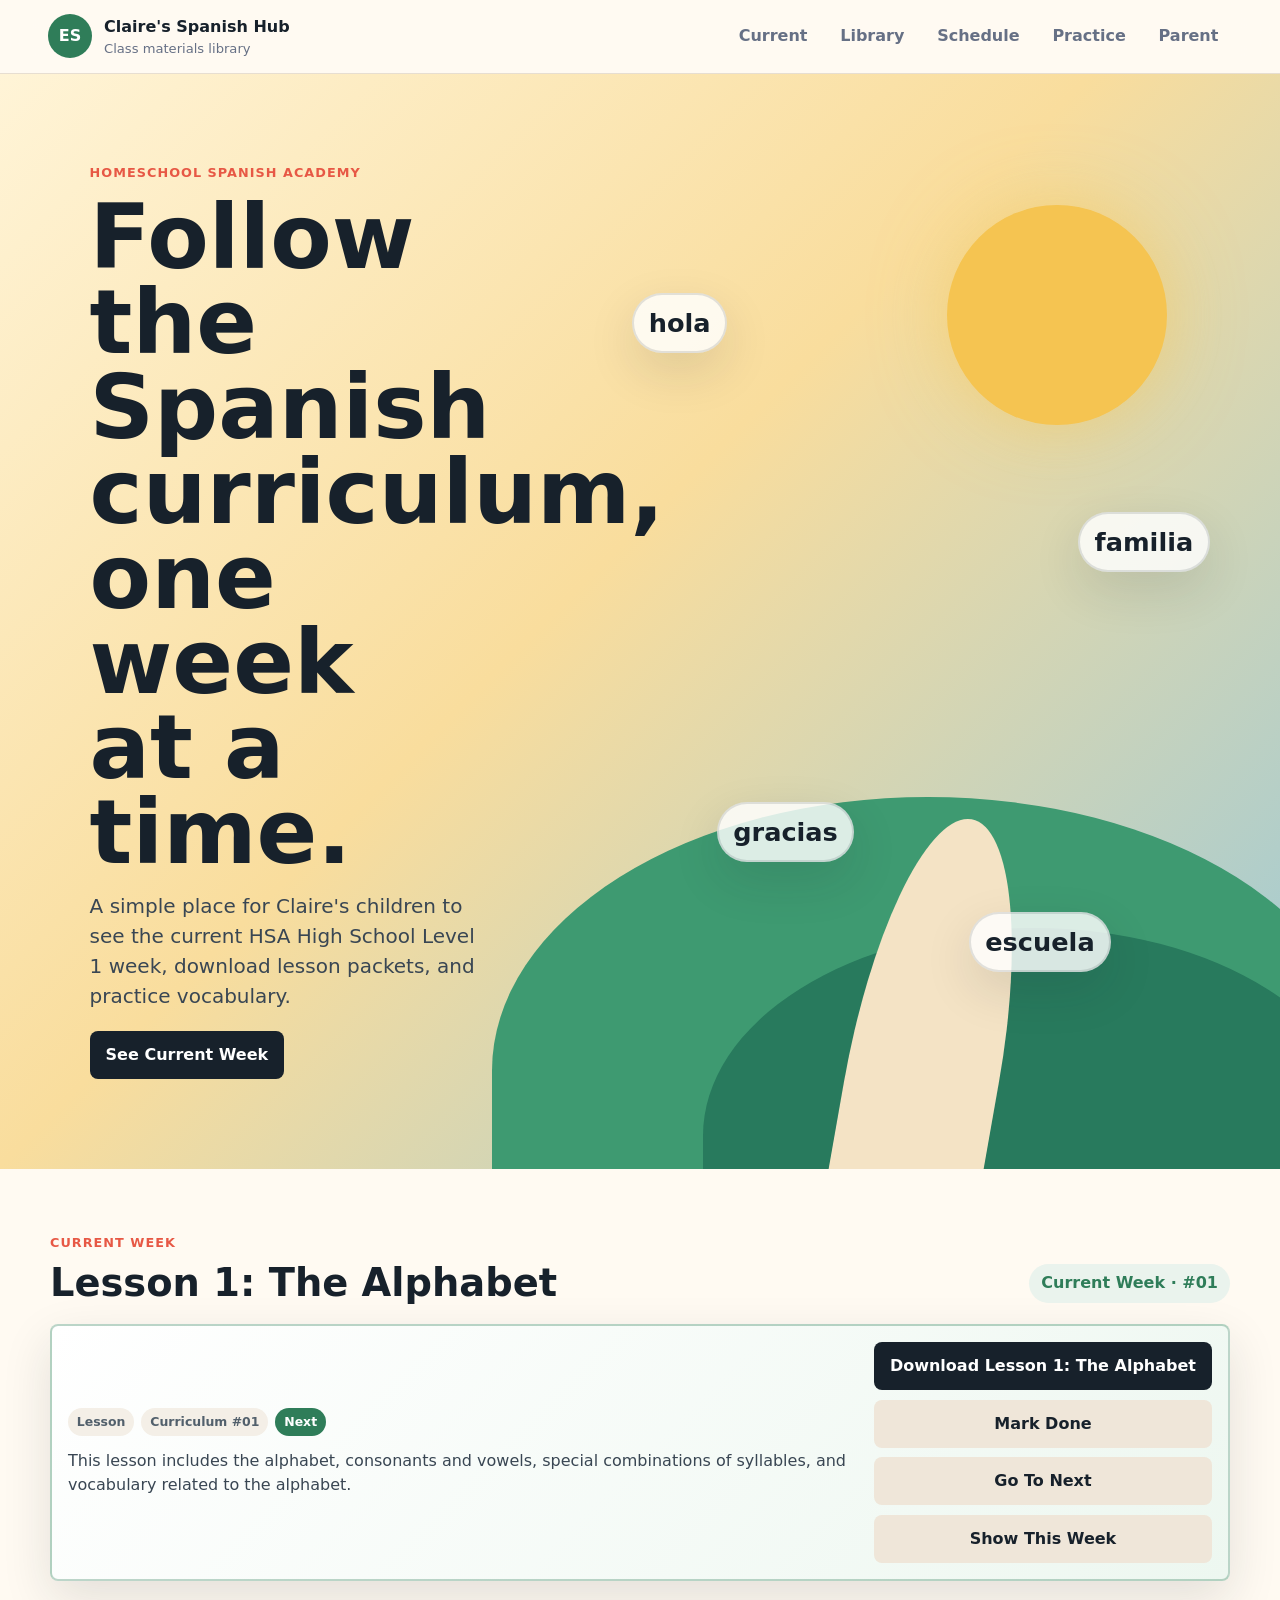
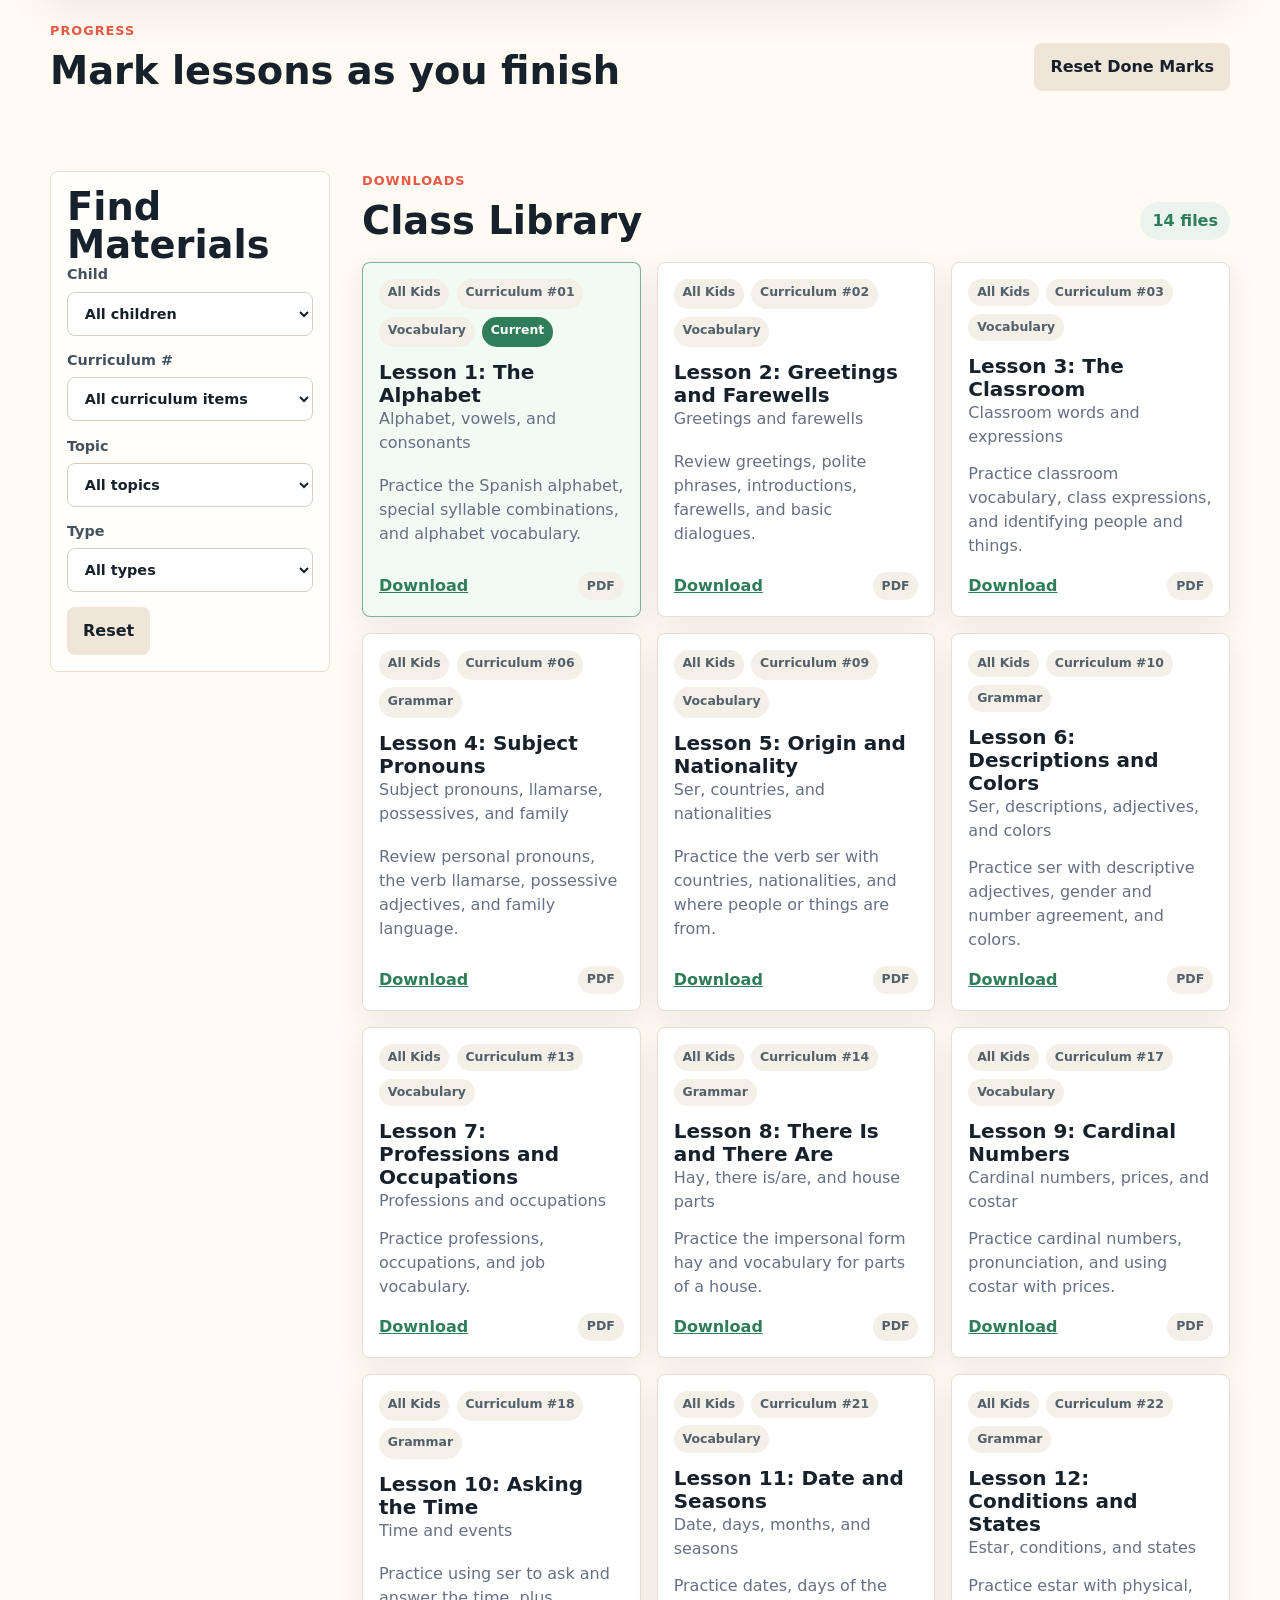
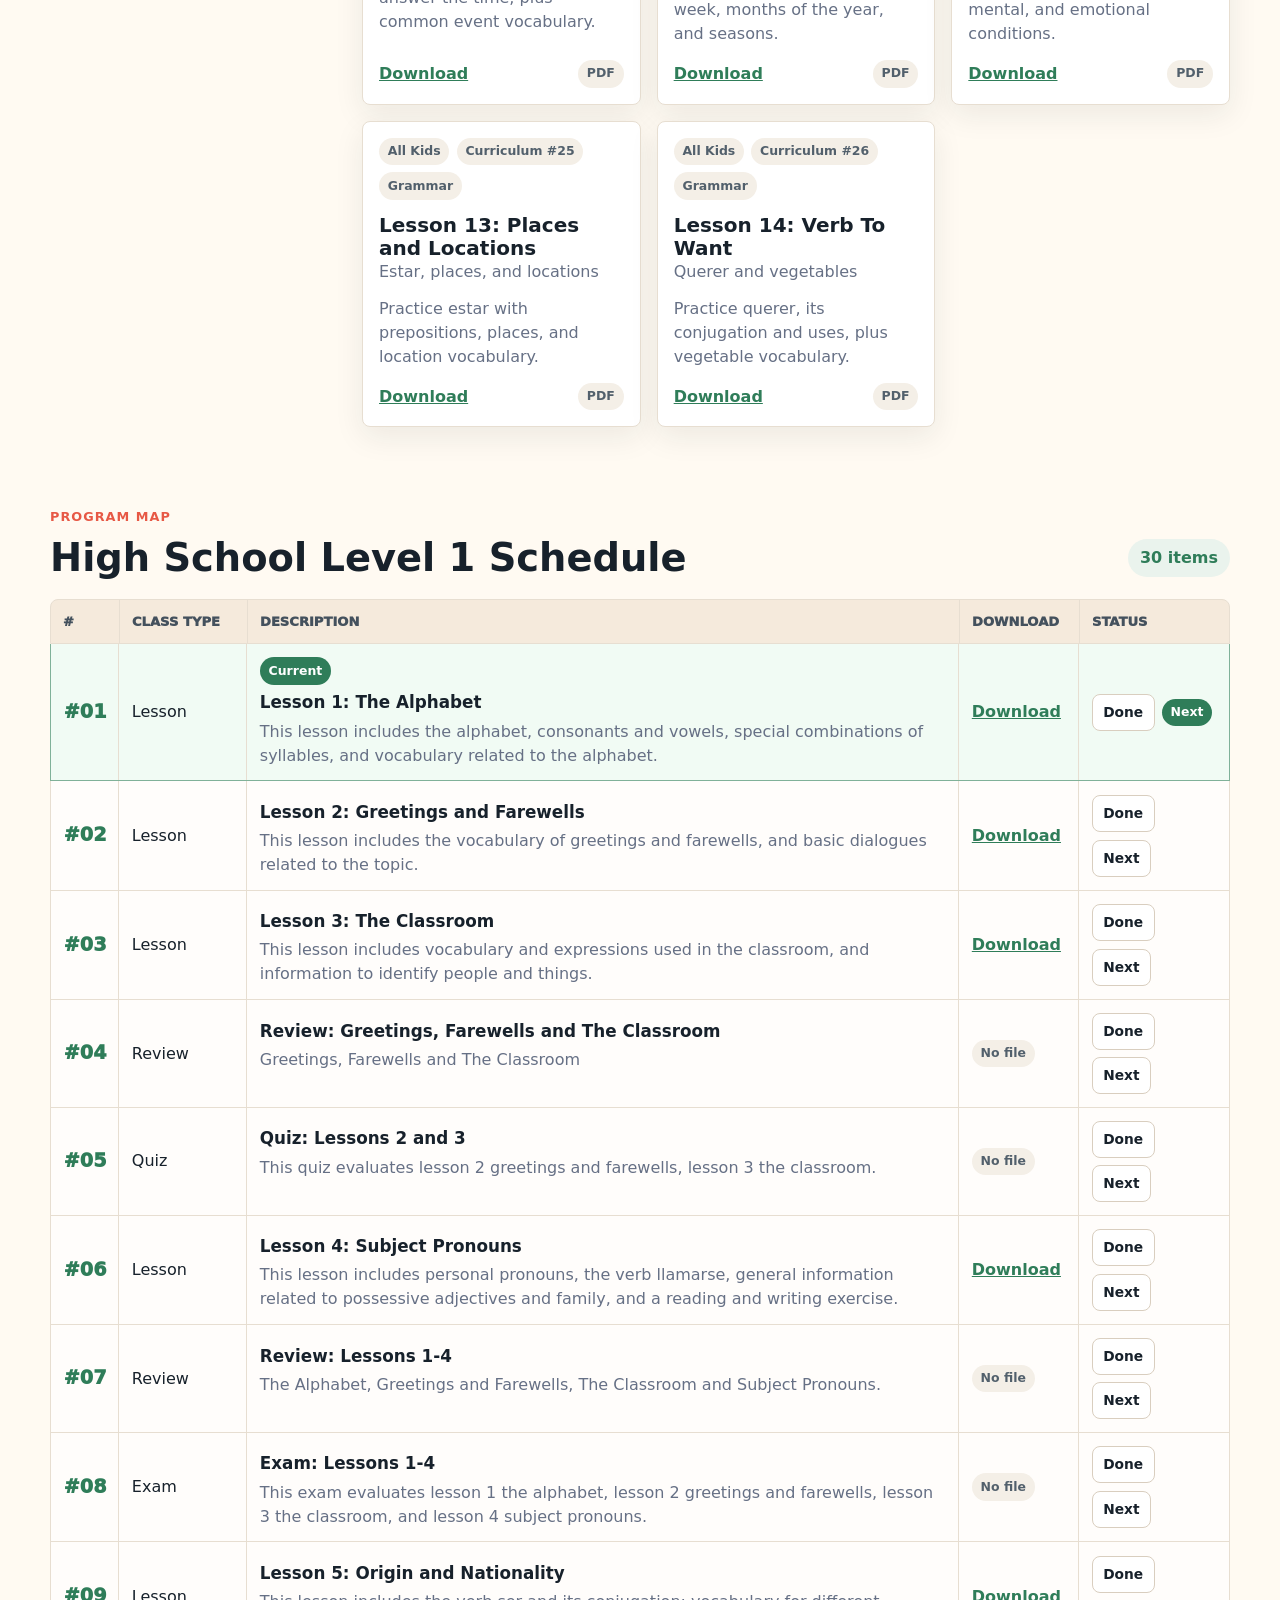
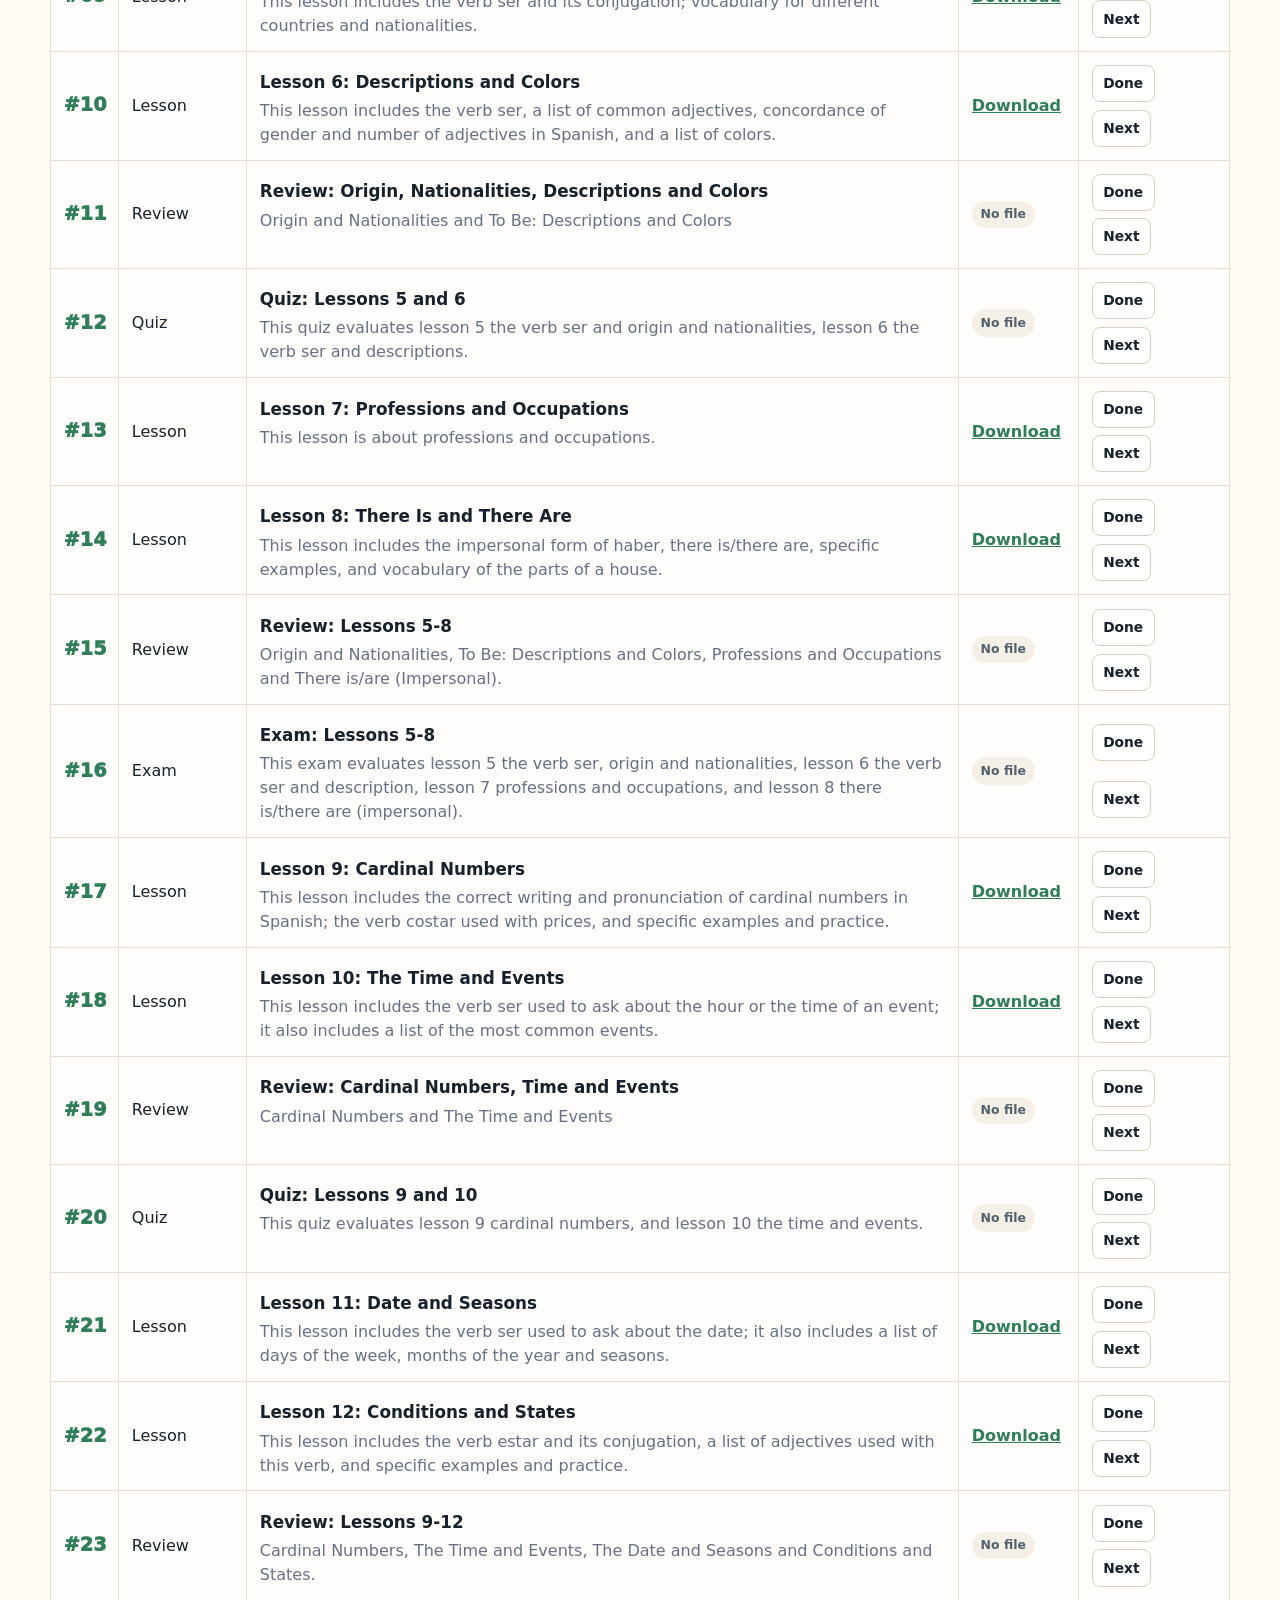
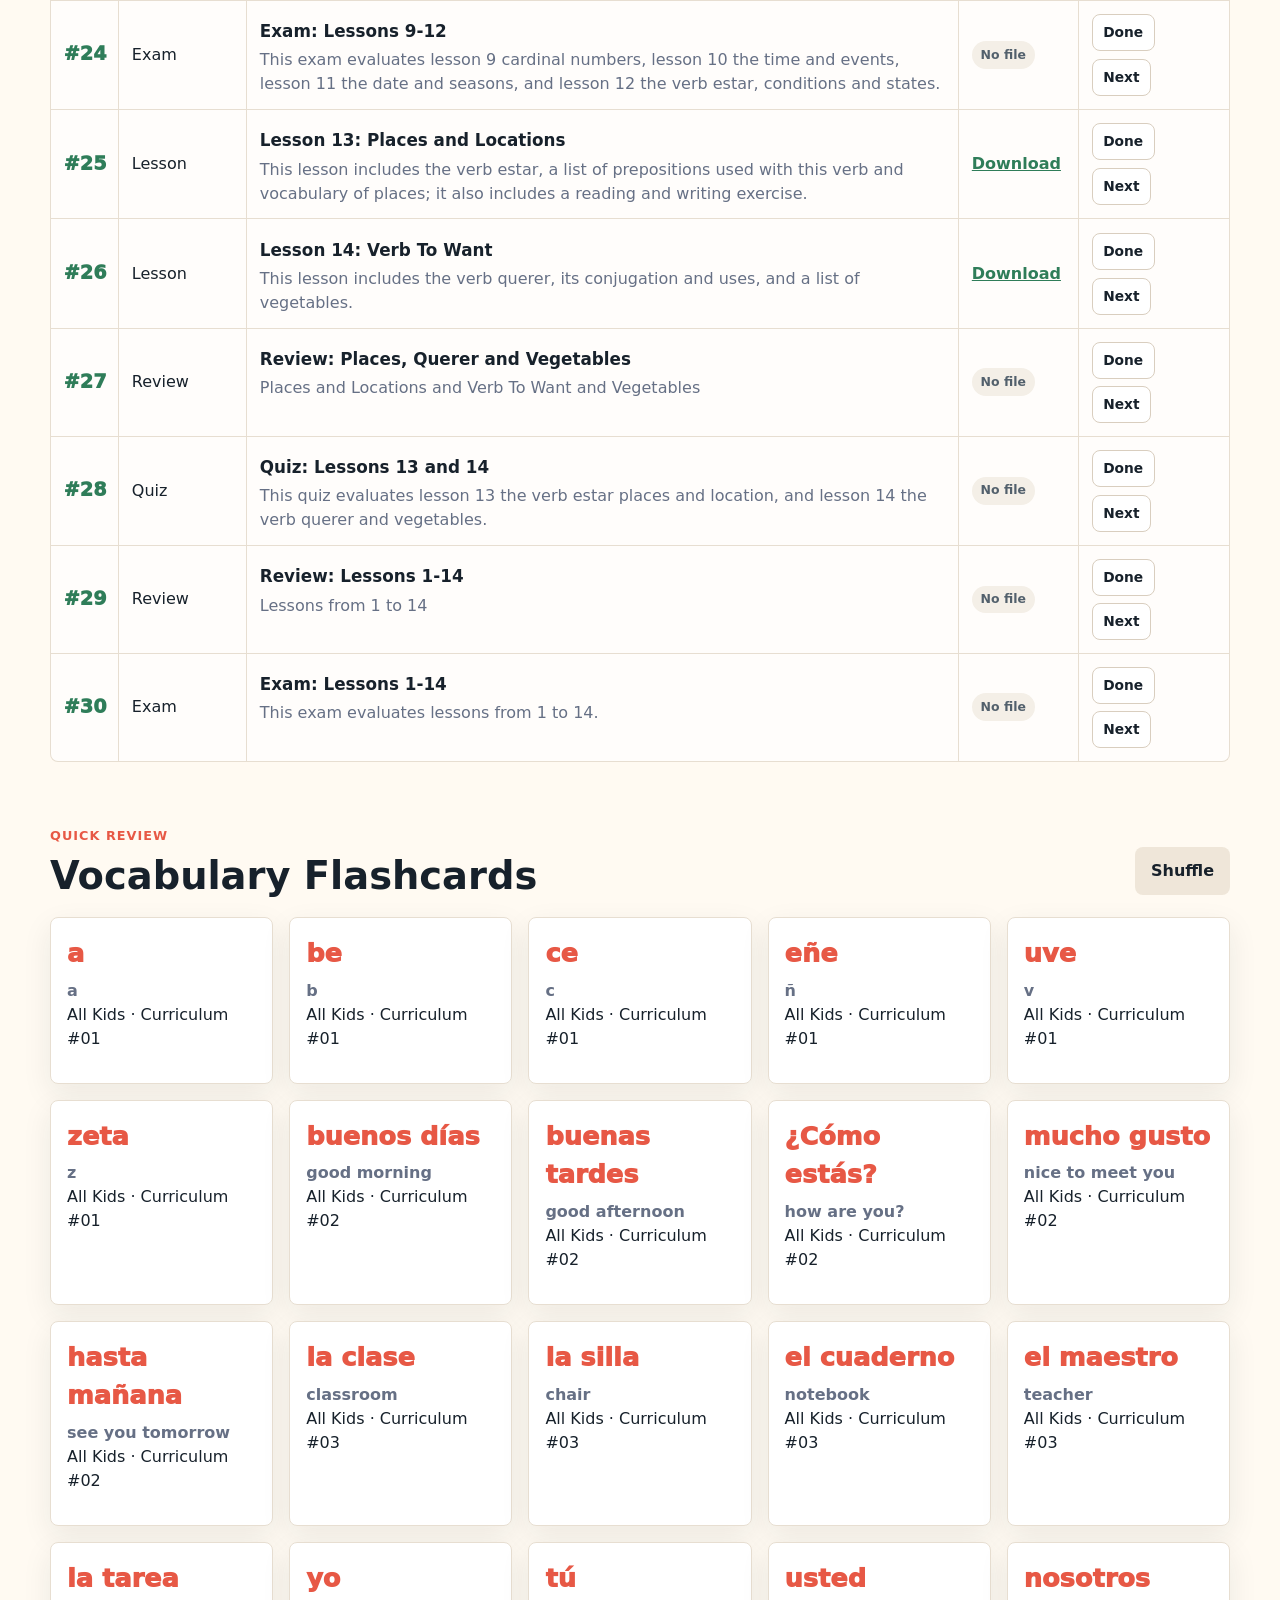
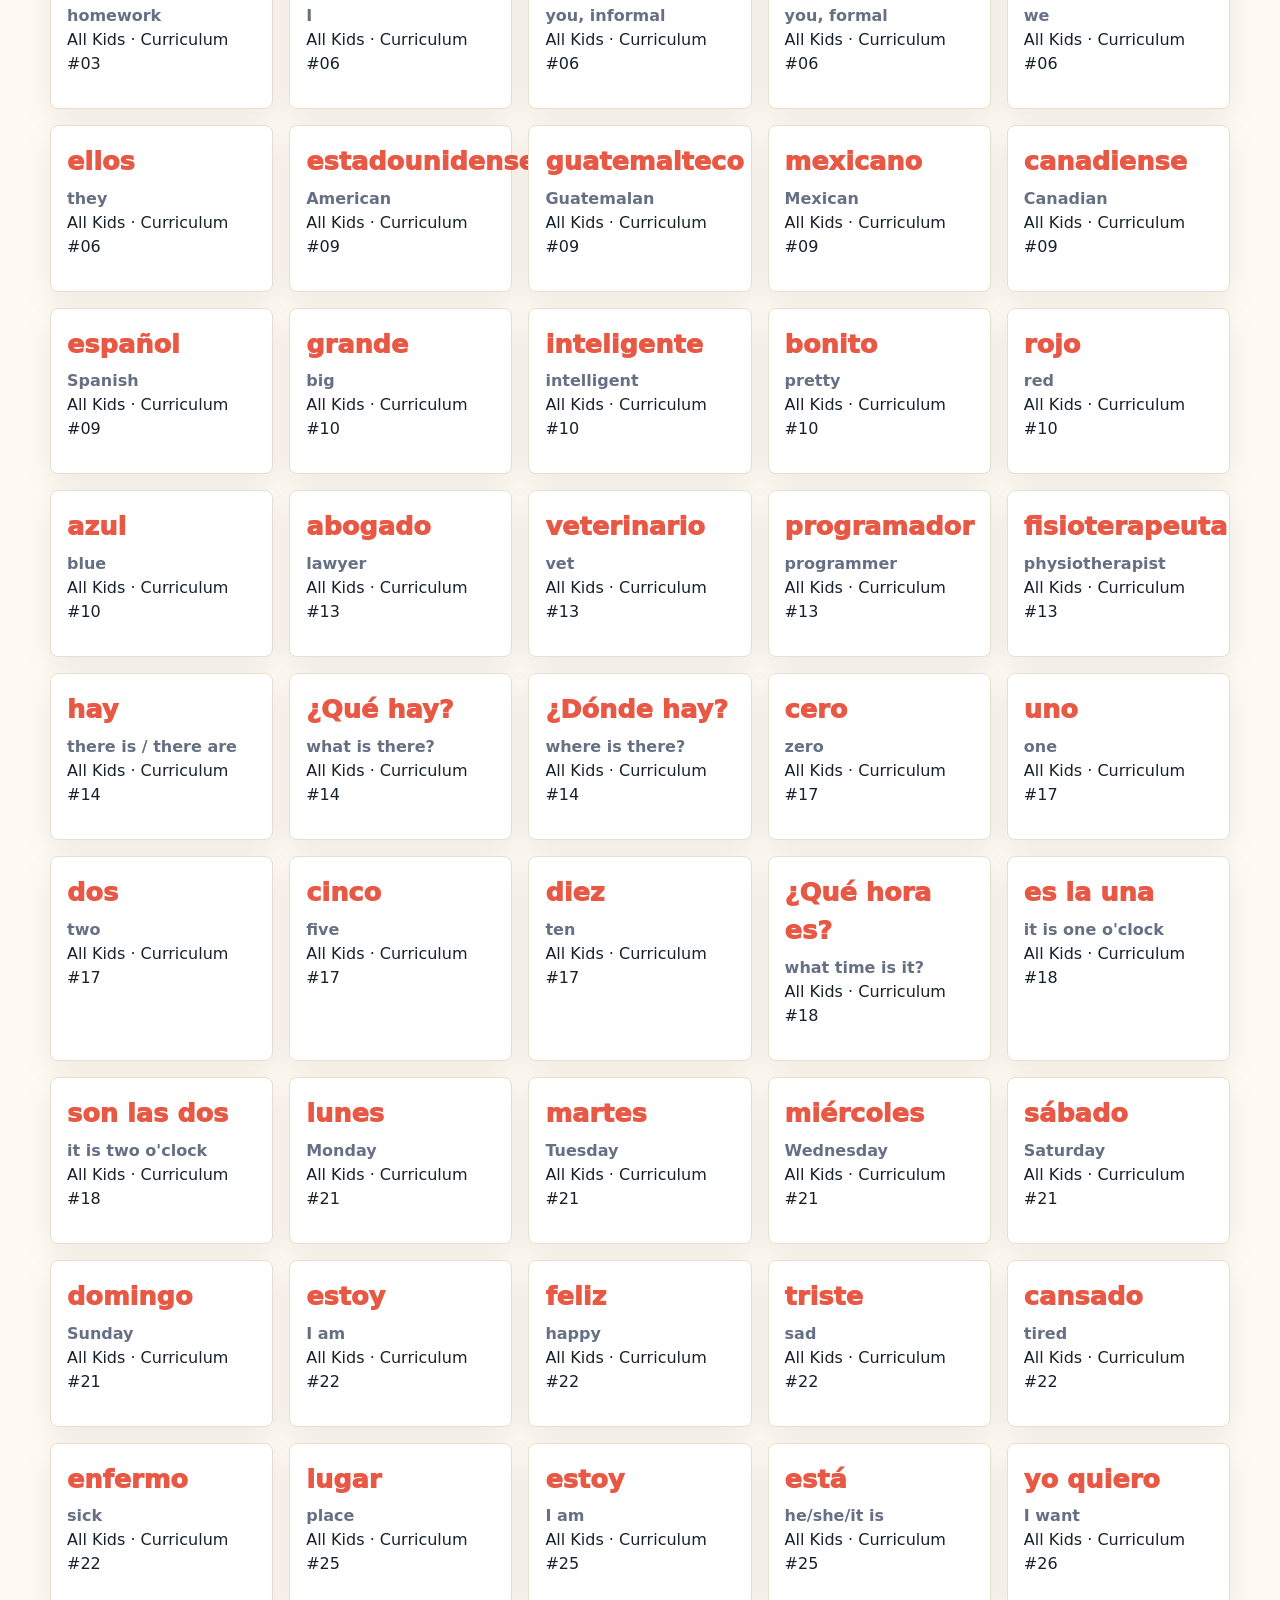
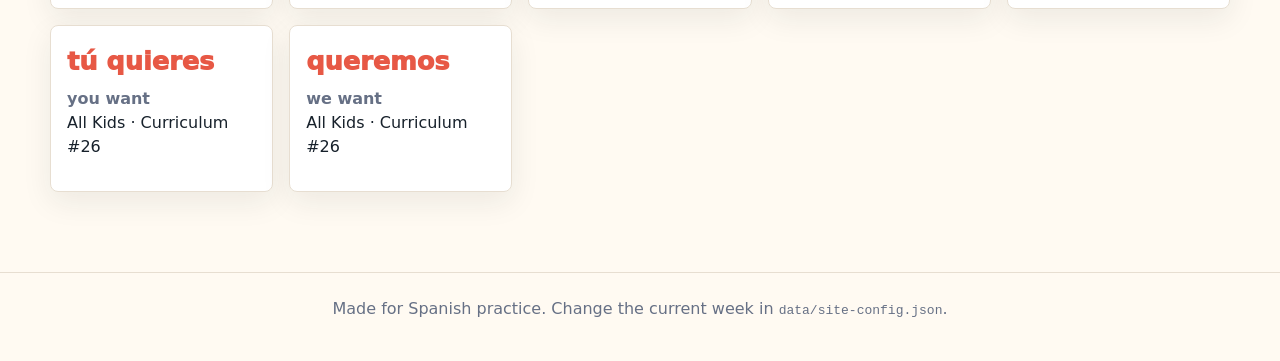
==== index.html @ 12985770 "Add schedule progress controls" ====
<!doctype html>
<html lang="en">
  <head>
    <meta charset="utf-8">
    <meta name="viewport" content="width=device-width, initial-scale=1">
    <title>Claire's Spanish Hub</title>
    <link rel="stylesheet" href="styles.css">
  </head>
  <body>
    <header class="topbar">
      <a class="brand" href="./" aria-label="Claire's Spanish Hub home">
        <span class="brand-mark">ES</span>
        <span>
          <strong>Claire's Spanish Hub</strong>
          <small>Class materials library</small>
        </span>
      </a>
      <nav aria-label="Main navigation">
        <a href="#current">Current</a>
        <a href="#library">Library</a>
        <a href="#schedule">Schedule</a>
        <a href="#practice">Practice</a>
        <a href="admin.html">Parent</a>
      </nav>
    </header>

    <main>
      <section class="hero">
        <div class="hero-copy">
          <p class="eyebrow">Homeschool Spanish Academy</p>
          <h1>Follow the Spanish curriculum, one week at a time.</h1>
          <p class="hero-text">A simple place for Claire's children to see the current HSA High School Level 1 week, download lesson packets, and practice vocabulary.</p>
          <a class="button primary" href="#current">See Current Week</a>
        </div>
        <div class="hero-art" aria-hidden="true">
          <div class="sun"></div>
          <div class="hill hill-one"></div>
          <div class="hill hill-two"></div>
          <div class="path"></div>
          <span class="word word-one">hola</span>
          <span class="word word-two">familia</span>
          <span class="word word-three">gracias</span>
          <span class="word word-four">escuela</span>
        </div>
      </section>

      <section class="current-week" id="current" aria-live="polite">
        <div class="section-heading">
          <div>
            <p class="eyebrow">Current Week</p>
            <h2 id="currentTitle">Loading...</h2>
          </div>
          <span id="currentBadge" class="count">Curriculum #01</span>
        </div>
        <div id="currentPanel" class="current-panel"></div>
      </section>

      <section class="progress-tools" aria-label="Progress tools">
        <div>
          <p class="eyebrow">Progress</p>
          <h2>Mark lessons as you finish</h2>
        </div>
        <button class="button secondary" id="resetProgress" type="button">Reset Done Marks</button>
      </section>

      <section class="workspace" id="library">
        <aside class="filters" aria-label="Library filters">
          <h2>Find Materials</h2>
          <label>
            Child
            <select id="childFilter">
              <option value="all">All children</option>
            </select>
          </label>
          <label>
            Curriculum #
            <select id="weekFilter">
              <option value="all">All curriculum items</option>
            </select>
          </label>
          <label>
            Topic
            <select id="topicFilter">
              <option value="all">All topics</option>
            </select>
          </label>
          <label>
            Type
            <select id="typeFilter">
              <option value="all">All types</option>
              <option value="vocabulary">Vocabulary</option>
              <option value="grammar">Grammar</option>
              <option value="homework">Homework</option>
              <option value="practice">Supplemental practice</option>
            </select>
          </label>
          <button class="button secondary" id="resetFilters" type="button">Reset</button>
        </aside>

        <section class="library-panel" aria-live="polite">
          <div class="section-heading">
            <div>
              <p class="eyebrow">Downloads</p>
          <h2>Class Library</h2>
            </div>
            <span id="resultCount" class="count">0 files</span>
          </div>
          <div id="materialsGrid" class="materials-grid"></div>
          <p id="emptyState" class="empty" hidden>No matching materials yet.</p>
        </section>
      </section>

      <section class="schedule" id="schedule">
        <div class="section-heading">
          <div>
            <p class="eyebrow">Program Map</p>
            <h2>High School Level 1 Schedule</h2>
          </div>
          <span id="scheduleCount" class="count">30 items</span>
        </div>
        <div class="schedule-header" aria-hidden="true">
          <span>#</span>
          <span>Class Type</span>
          <span>Description</span>
          <span>Download</span>
          <span>Status</span>
        </div>
        <div id="scheduleList" class="schedule-list"></div>
      </section>

      <section class="practice" id="practice">
        <div class="section-heading">
          <div>
            <p class="eyebrow">Quick Review</p>
            <h2>Vocabulary Flashcards</h2>
          </div>
          <button class="button secondary" id="shuffleCards" type="button">Shuffle</button>
        </div>
        <div id="flashcardDeck" class="flashcard-deck" aria-live="polite"></div>
      </section>
    </main>

    <footer>
      <p>Made for Spanish practice. Change the current week in <code>data/site-config.json</code>.</p>
    </footer>

    <script src="app.js"></script>
  </body>
</html>
---- styles.css ----
:root {
  --ink: #17212b;
  --muted: #667085;
  --paper: #fffaf2;
  --surface: #ffffff;
  --line: #e7ded1;
  --green: #2f7d59;
  --coral: #e75845;
  --sky: #66a9c9;
  --gold: #f5c451;
  --shadow: 0 18px 50px rgba(23, 33, 43, 0.12);
}

* {
  box-sizing: border-box;
}

html {
  scroll-behavior: smooth;
}

body {
  margin: 0;
  background: var(--paper);
  color: var(--ink);
  font-family: Inter, ui-sans-serif, system-ui, -apple-system, BlinkMacSystemFont, "Segoe UI", sans-serif;
  line-height: 1.5;
}

a {
  color: inherit;
}

.topbar {
  position: sticky;
  top: 0;
  z-index: 10;
  display: flex;
  align-items: center;
  justify-content: space-between;
  gap: 1rem;
  padding: 0.9rem clamp(1rem, 4vw, 3rem);
  background: rgba(255, 250, 242, 0.92);
  border-bottom: 1px solid var(--line);
  backdrop-filter: blur(16px);
}

.brand {
  display: inline-flex;
  align-items: center;
  gap: 0.75rem;
  text-decoration: none;
}

.brand-mark {
  display: grid;
  width: 44px;
  height: 44px;
  place-items: center;
  border-radius: 50%;
  background: var(--green);
  color: white;
  font-weight: 800;
}

.brand strong,
.brand small {
  display: block;
}

.brand small {
  color: var(--muted);
  font-size: 0.82rem;
}

nav {
  display: flex;
  flex-wrap: wrap;
  gap: 0.35rem;
  justify-content: flex-end;
}

nav a {
  border-radius: 999px;
  padding: 0.55rem 0.85rem;
  color: var(--muted);
  font-weight: 700;
  text-decoration: none;
}

nav a:hover {
  background: #efe6d9;
  color: var(--ink);
}

.hero {
  position: relative;
  display: grid;
  grid-template-columns: minmax(0, 0.9fr) minmax(300px, 1.1fr);
  min-height: calc(100svh - 74px);
  overflow: hidden;
  background: linear-gradient(135deg, #fff4d7 0%, #f9dd9d 46%, #9ac9d8 100%);
}

.hero-copy {
  align-self: center;
  max-width: 720px;
  padding: clamp(2rem, 7vw, 6rem);
}

.eyebrow {
  margin: 0 0 0.75rem;
  color: var(--coral);
  font-size: 0.8rem;
  font-weight: 900;
  letter-spacing: 0.08em;
  text-transform: uppercase;
}

h1,
h2,
p {
  margin-top: 0;
}

h1 {
  margin-bottom: 1rem;
  font-size: clamp(2.4rem, 7vw, 6.8rem);
  line-height: 0.95;
  letter-spacing: 0;
}

h2 {
  margin-bottom: 0;
  font-size: clamp(1.6rem, 3vw, 2.6rem);
  line-height: 1;
  letter-spacing: 0;
}

.hero-text {
  max-width: 36rem;
  color: #394653;
  font-size: clamp(1rem, 2vw, 1.25rem);
}

.button {
  display: inline-flex;
  min-height: 44px;
  align-items: center;
  justify-content: center;
  border: 0;
  border-radius: 8px;
  padding: 0.75rem 1rem;
  font: inherit;
  font-weight: 850;
  text-decoration: none;
  cursor: pointer;
}

.button.primary {
  background: var(--ink);
  color: white;
}

.button.secondary {
  background: #efe6d9;
  color: var(--ink);
}

.hero-art {
  position: relative;
  min-height: 420px;
}

.sun {
  position: absolute;
  right: 16%;
  top: 12%;
  width: clamp(120px, 18vw, 220px);
  aspect-ratio: 1;
  border-radius: 50%;
  background: var(--gold);
  box-shadow: 0 0 70px rgba(245, 196, 81, 0.55);
  animation: float 7s ease-in-out infinite;
}

.hill,
.path {
  position: absolute;
  inset-inline: -12%;
  bottom: -16%;
  border-radius: 50% 50% 0 0;
}

.hill-one {
  height: 50%;
  background: #3e9a71;
}

.hill-two {
  left: 18%;
  height: 38%;
  background: #287a5d;
}

.path {
  left: 38%;
  width: 22%;
  height: 48%;
  transform: skewX(-10deg);
  background: #f4e3c5;
}

.word {
  position: absolute;
  border: 2px solid rgba(23, 33, 43, 0.12);
  border-radius: 999px;
  padding: 0.55rem 0.9rem;
  background: rgba(255, 255, 255, 0.82);
  font-size: clamp(1.1rem, 2vw, 1.8rem);
  font-weight: 900;
  box-shadow: var(--shadow);
  animation: bob 5s ease-in-out infinite;
}

.word-one {
  left: 8%;
  top: 20%;
}

.word-two {
  right: 10%;
  top: 40%;
  animation-delay: -1s;
}

.word-three {
  left: 20%;
  bottom: 28%;
  animation-delay: -2s;
}

.word-four {
  right: 24%;
  bottom: 18%;
  animation-delay: -3s;
}

.workspace,
.practice,
.current-week,
.progress-tools,
.schedule,
.admin-main {
  width: min(1180px, calc(100% - 2rem));
  margin: 0 auto;
}

.current-week {
  padding: clamp(2rem, 6vw, 4rem) 0 0;
}

.current-panel {
  display: grid;
  grid-template-columns: minmax(0, 1fr) auto;
  gap: 1rem;
  align-items: center;
  border: 2px solid rgba(47, 125, 89, 0.32);
  border-radius: 8px;
  padding: 1rem;
  background: linear-gradient(135deg, #ffffff 0%, #edf7f0 100%);
  box-shadow: var(--shadow);
}

.current-panel p {
  margin: 0.8rem 0 0;
  color: #394653;
}

.current-actions {
  display: grid;
  min-width: min(100%, 280px);
  gap: 0.6rem;
}

.progress-tools {
  display: flex;
  align-items: end;
  justify-content: space-between;
  gap: 1rem;
  padding: clamp(1.5rem, 4vw, 2.5rem) 0 0;
}

.workspace {
  display: grid;
  grid-template-columns: 280px minmax(0, 1fr);
  gap: 2rem;
  padding: clamp(2.5rem, 7vw, 5rem) 0;
}

.filters {
  position: sticky;
  top: 92px;
  align-self: start;
  padding: 1rem;
  border: 1px solid var(--line);
  border-radius: 8px;
  background: rgba(255, 255, 255, 0.68);
}

label {
  display: grid;
  gap: 0.35rem;
  margin-bottom: 0.9rem;
  color: #44515d;
  font-size: 0.9rem;
  font-weight: 800;
}

select,
input,
textarea {
  width: 100%;
  border: 1px solid #d9cebf;
  border-radius: 8px;
  padding: 0.75rem 0.8rem;
  background: white;
  color: var(--ink);
  font: inherit;
}

.section-heading {
  display: flex;
  align-items: end;
  justify-content: space-between;
  gap: 1rem;
  margin-bottom: 1.35rem;
}

.count {
  border-radius: 999px;
  padding: 0.45rem 0.75rem;
  background: #eaf3ed;
  color: var(--green);
  font-weight: 900;
  white-space: nowrap;
}

.materials-grid {
  display: grid;
  grid-template-columns: repeat(auto-fit, minmax(230px, 1fr));
  gap: 1rem;
}

.material-card,
.flashcard,
.entry-form,
.output-panel,
.steps {
  border: 1px solid var(--line);
  border-radius: 8px;
  background: var(--surface);
  box-shadow: 0 10px 30px rgba(23, 33, 43, 0.08);
}

.material-card {
  display: grid;
  min-height: 242px;
  gap: 0.85rem;
  padding: 1rem;
}

.material-meta {
  display: flex;
  flex-wrap: wrap;
  gap: 0.45rem;
}

.tag {
  border-radius: 999px;
  padding: 0.28rem 0.55rem;
  background: #f4efe7;
  color: #52606c;
  font-size: 0.78rem;
  font-weight: 850;
}

.material-card h3 {
  margin: 0;
  font-size: 1.25rem;
  line-height: 1.15;
}

.material-card p {
  margin-bottom: 0;
  color: var(--muted);
}

.download-row {
  align-self: end;
  display: flex;
  gap: 0.6rem;
  align-items: center;
  justify-content: space-between;
}

.download-row a {
  color: var(--green);
  font-weight: 900;
}

.empty {
  padding: 2rem;
  border: 1px dashed #d3c6b5;
  border-radius: 8px;
  color: var(--muted);
  text-align: center;
}

.practice {
  padding: 0 0 clamp(2.5rem, 7vw, 5rem);
}

.schedule {
  padding: 0 0 clamp(2rem, 6vw, 4rem);
}

.schedule-header,
.schedule-list {
  display: grid;
  gap: 0;
}

.schedule-header {
  grid-template-columns: 68px 128px minmax(0, 1fr) 120px 150px;
  border: 1px solid var(--line);
  border-radius: 8px 8px 0 0;
  background: #f5eadc;
  color: #44515d;
  font-size: 0.82rem;
  font-weight: 950;
  text-transform: uppercase;
}

.schedule-header span {
  padding: 0.75rem;
}

.schedule-header span + span {
  border-left: 1px solid var(--line);
}

.schedule-item {
  display: grid;
  grid-template-columns: 68px 128px minmax(0, 1fr) 120px 150px;
  gap: 0;
  align-items: stretch;
  border: 1px solid var(--line);
  border-top: 0;
  border-radius: 0;
  background: rgba(255, 255, 255, 0.74);
}

.schedule-item:last-child {
  border-radius: 0 0 8px 8px;
}

.schedule-item.is-current,
.material-card.is-current {
  border-color: rgba(47, 125, 89, 0.58);
  background: #f1fbf4;
}

.schedule-item.is-done {
  background: #f7f7f2;
}

.schedule-item.is-done h3,
.schedule-item.is-done p {
  color: #7c8791;
}

.schedule-number {
  display: flex;
  align-items: center;
  color: var(--green);
  font-size: 1.2rem;
  font-weight: 950;
}

.schedule-number,
.schedule-type,
.schedule-item > div:nth-child(3),
.schedule-action,
.schedule-buttons {
  padding: 0.8rem;
}

.schedule-type,
.schedule-action,
.schedule-buttons {
  display: flex;
  align-items: center;
}

.schedule-number,
.schedule-type,
.schedule-item > div:nth-child(3),
.schedule-action {
  border-right: 1px solid var(--line);
}

.schedule-item h3 {
  margin: 0.35rem 0 0.25rem;
  font-size: 1.05rem;
}

.schedule-item p {
  margin-bottom: 0;
  color: var(--muted);
}

.schedule-action {
  justify-content: flex-start;
}

.schedule-action a {
  color: var(--green);
  font-weight: 900;
}

.schedule-buttons {
  gap: 0.45rem;
  flex-wrap: wrap;
}

.mini-button {
  min-height: 36px;
  border: 1px solid #d9cebf;
  border-radius: 8px;
  padding: 0.45rem 0.65rem;
  background: white;
  color: var(--ink);
  font: inherit;
  font-size: 0.86rem;
  font-weight: 850;
  cursor: pointer;
}

.mini-button:hover {
  border-color: var(--green);
  color: var(--green);
}

.current-tag {
  background: var(--green);
  color: white;
}

.done-tag {
  background: #dce9e2;
  color: var(--green);
}

.flashcard-deck {
  display: grid;
  grid-template-columns: repeat(auto-fit, minmax(190px, 1fr));
  gap: 1rem;
}

.flashcard {
  min-height: 150px;
  padding: 1rem;
  transform-style: preserve-3d;
  transition: transform 180ms ease, box-shadow 180ms ease;
}

.flashcard:hover {
  transform: translateY(-4px);
  box-shadow: var(--shadow);
}

.spanish-word {
  display: block;
  margin-bottom: 0.4rem;
  color: var(--coral);
  font-size: 1.6rem;
  font-weight: 950;
}

.english-word {
  color: var(--muted);
  font-weight: 800;
}

footer {
  padding: 1.5rem;
  border-top: 1px solid var(--line);
  color: var(--muted);
  text-align: center;
}

.admin-main {
  padding: clamp(2rem, 6vw, 4rem) 0;
}

.admin-intro {
  max-width: 760px;
  margin-bottom: 2rem;
}

.admin-intro h1 {
  font-size: clamp(2.3rem, 6vw, 5rem);
}

.admin-grid {
  display: grid;
  grid-template-columns: minmax(0, 0.9fr) minmax(280px, 1.1fr);
  gap: 1rem;
}

.entry-form,
.output-panel,
.steps {
  padding: 1rem;
}

pre {
  overflow: auto;
  border-radius: 8px;
  padding: 1rem;
  background: #17212b;
  color: #f7f1e8;
  white-space: pre-wrap;
}

.steps {
  margin-top: 1rem;
}

.steps li {
  margin: 0.65rem 0;
}

@keyframes bob {
  0%,
  100% {
    transform: translateY(0);
  }
  50% {
    transform: translateY(-12px);
  }
}

@keyframes float {
  0%,
  100% {
    transform: translateY(0) scale(1);
  }
  50% {
    transform: translateY(12px) scale(1.03);
  }
}

@media (max-width: 820px) {
  .topbar {
    align-items: flex-start;
    flex-direction: column;
  }

  nav {
    justify-content: flex-start;
  }

  .hero,
  .workspace,
  .current-panel,
  .admin-grid {
    grid-template-columns: 1fr;
  }

  .progress-tools {
    align-items: start;
    flex-direction: column;
  }

  .schedule-header {
    display: none;
  }

  .schedule-item {
    grid-template-columns: 1fr;
    border-top: 1px solid var(--line);
    border-radius: 8px;
    margin-bottom: 0.7rem;
  }

  .schedule-number,
  .schedule-type,
  .schedule-item > div:nth-child(3),
  .schedule-action {
    border-right: 0;
    border-bottom: 1px solid var(--line);
  }

  .hero {
    min-height: auto;
  }

  .hero-copy {
    padding-bottom: 1.5rem;
  }

  .hero-art {
    min-height: 360px;
  }

  .filters {
    position: static;
  }

  .section-heading {
    align-items: start;
    flex-direction: column;
  }

}

@media (prefers-reduced-motion: reduce) {
  *,
  *::before,
  *::after {
    scroll-behavior: auto !important;
    animation-duration: 0.01ms !important;
    animation-iteration-count: 1 !important;
    transition-duration: 0.01ms !important;
  }
}
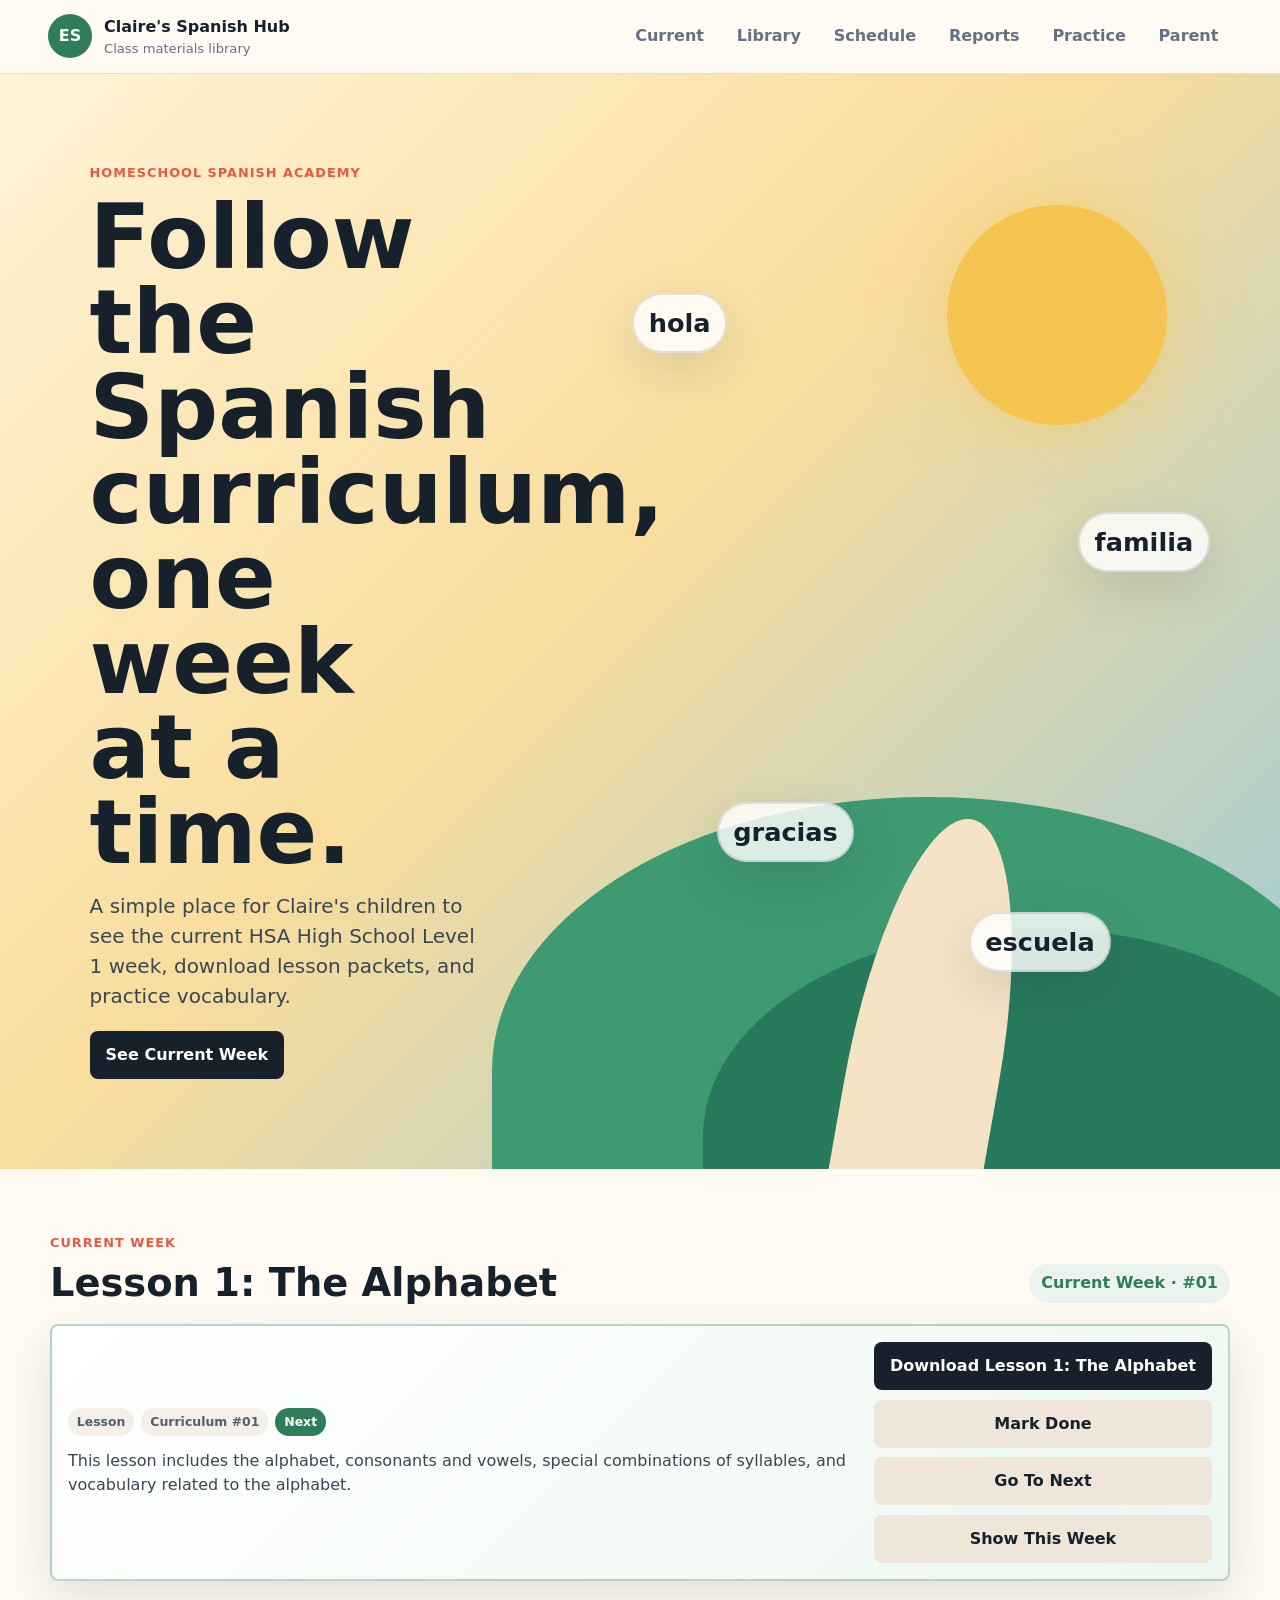
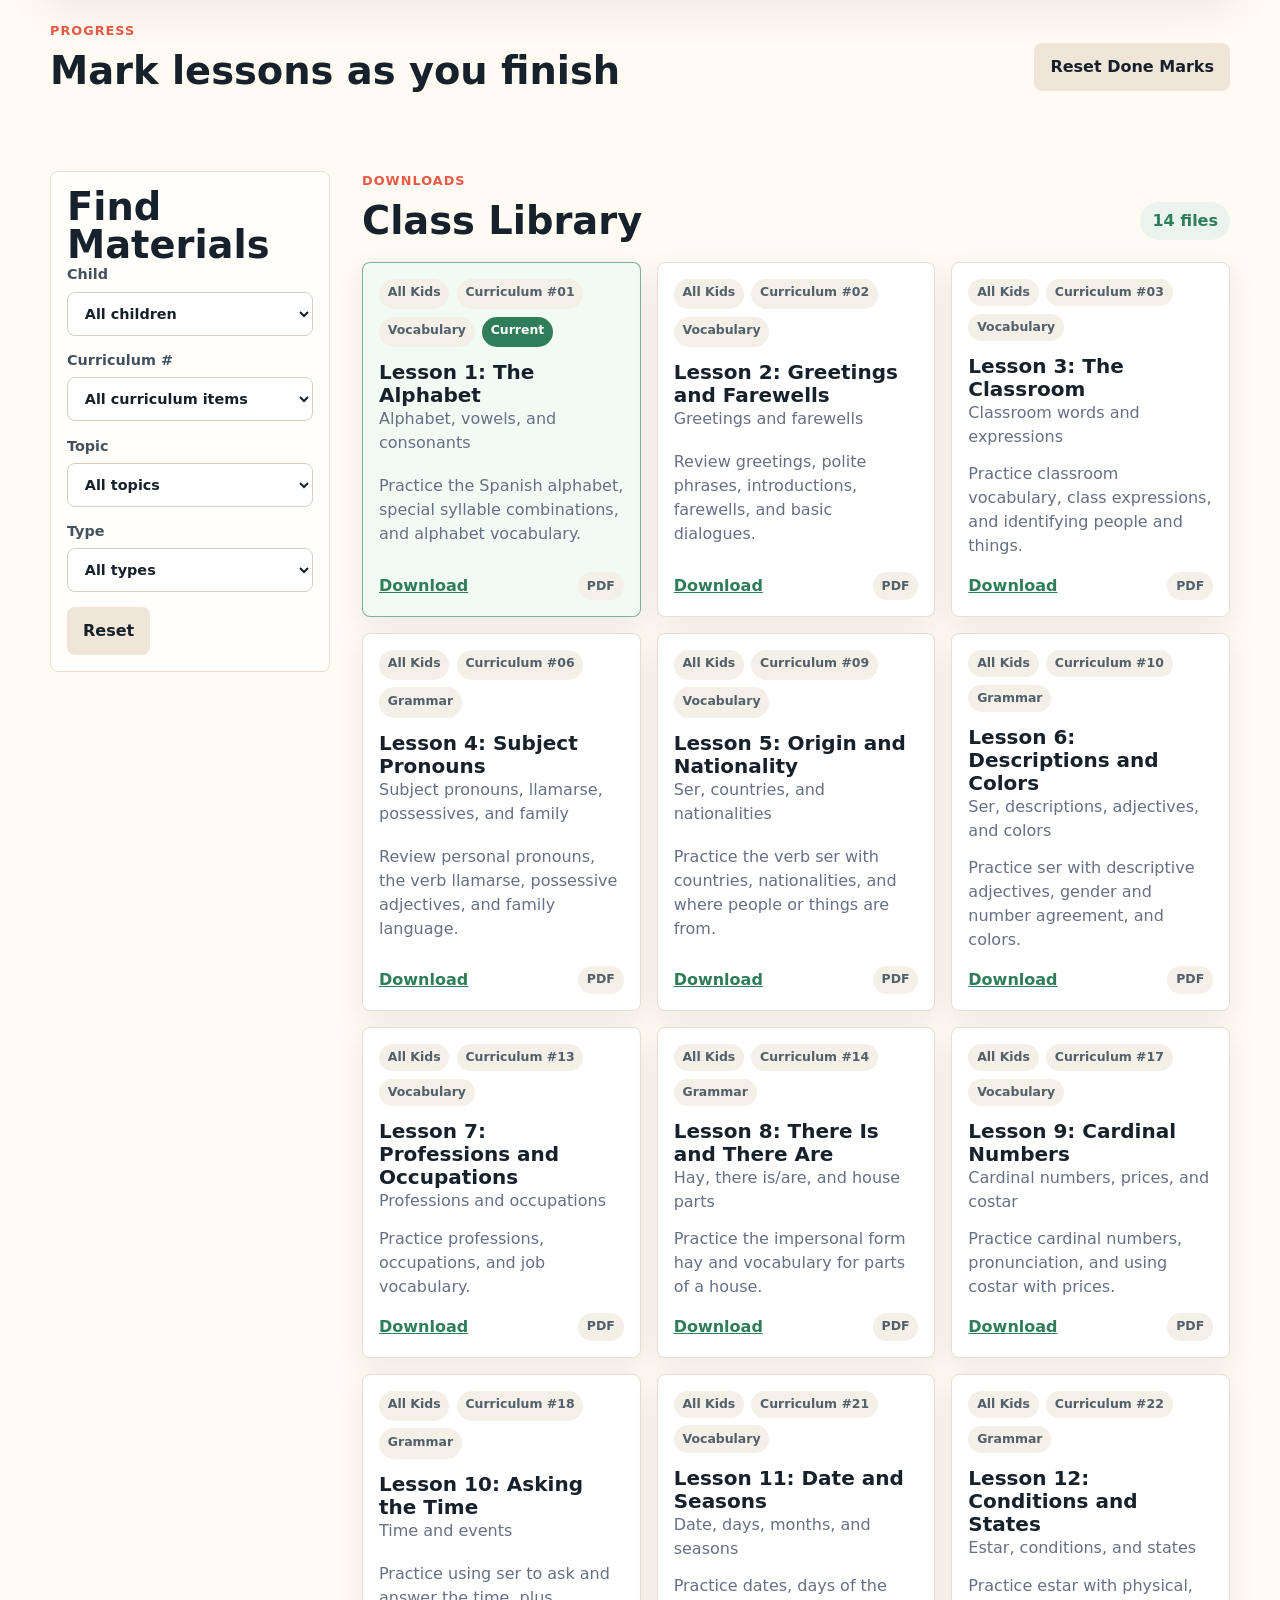
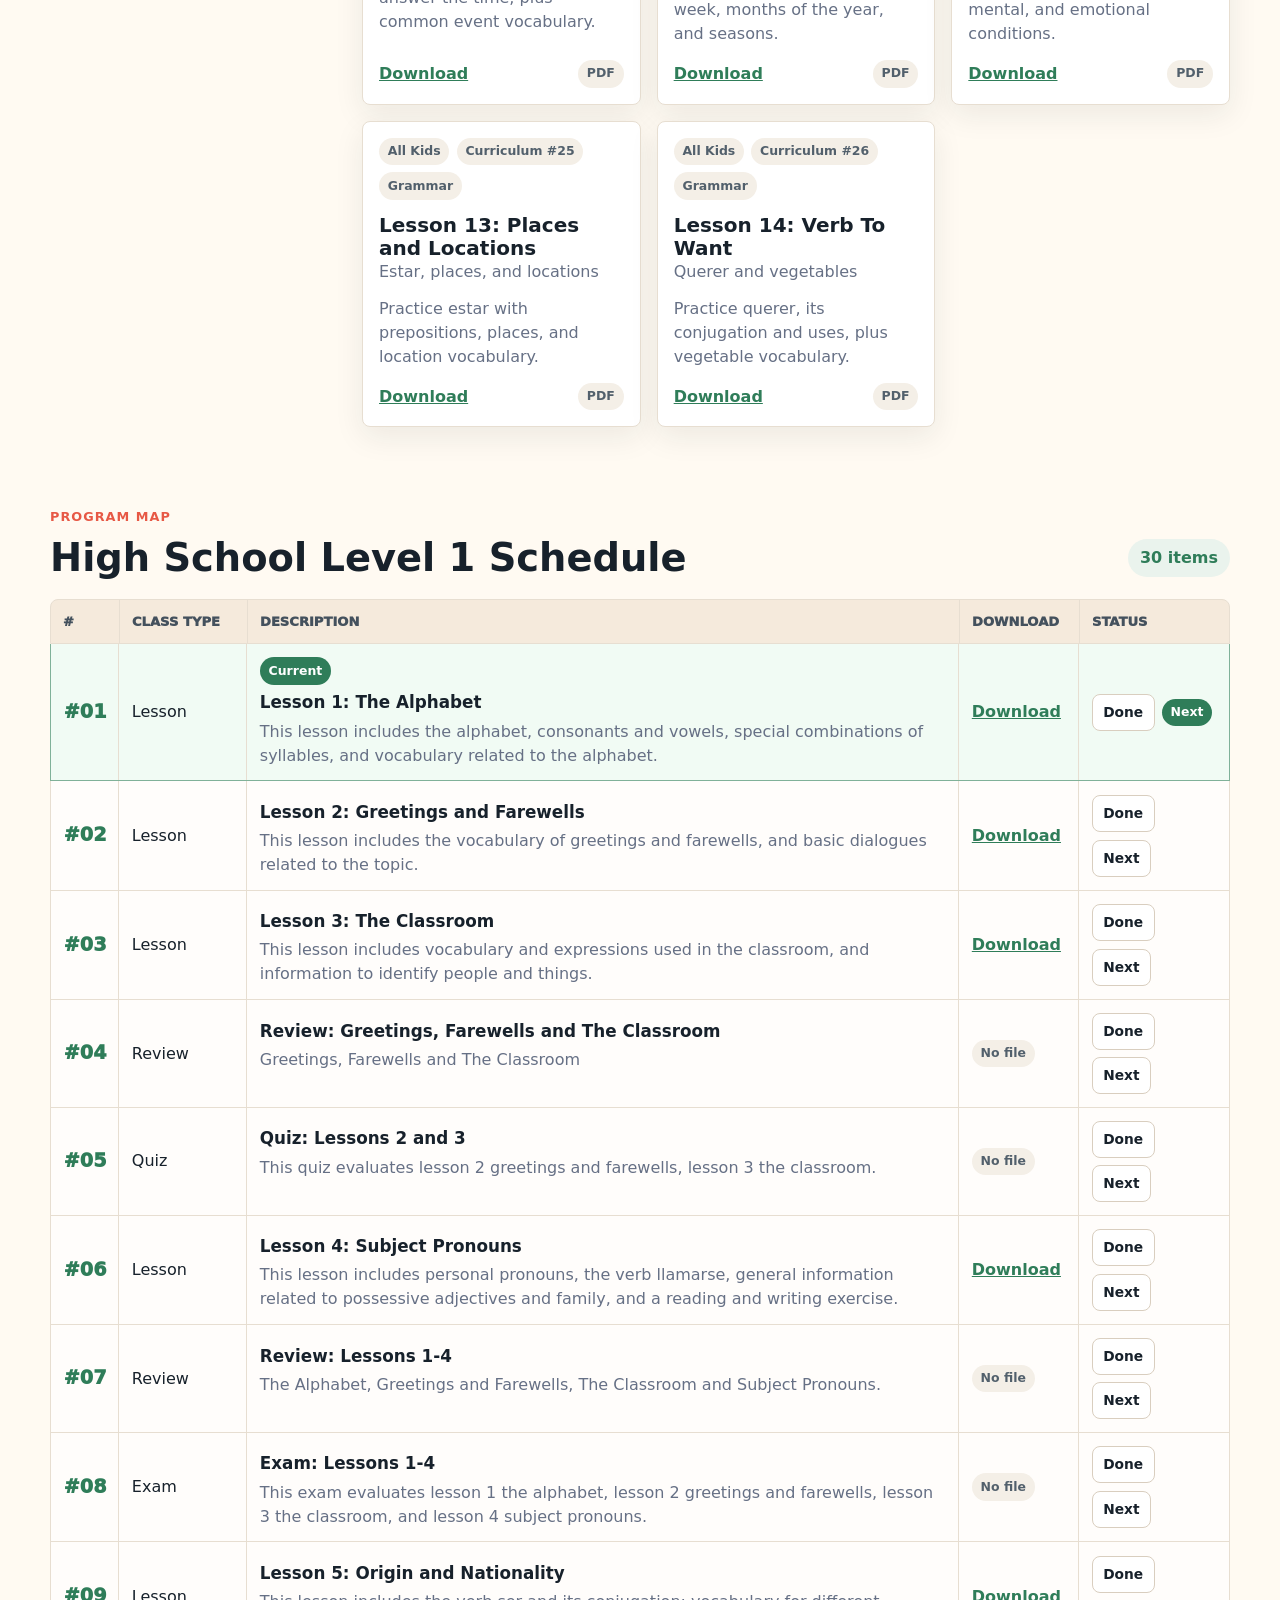
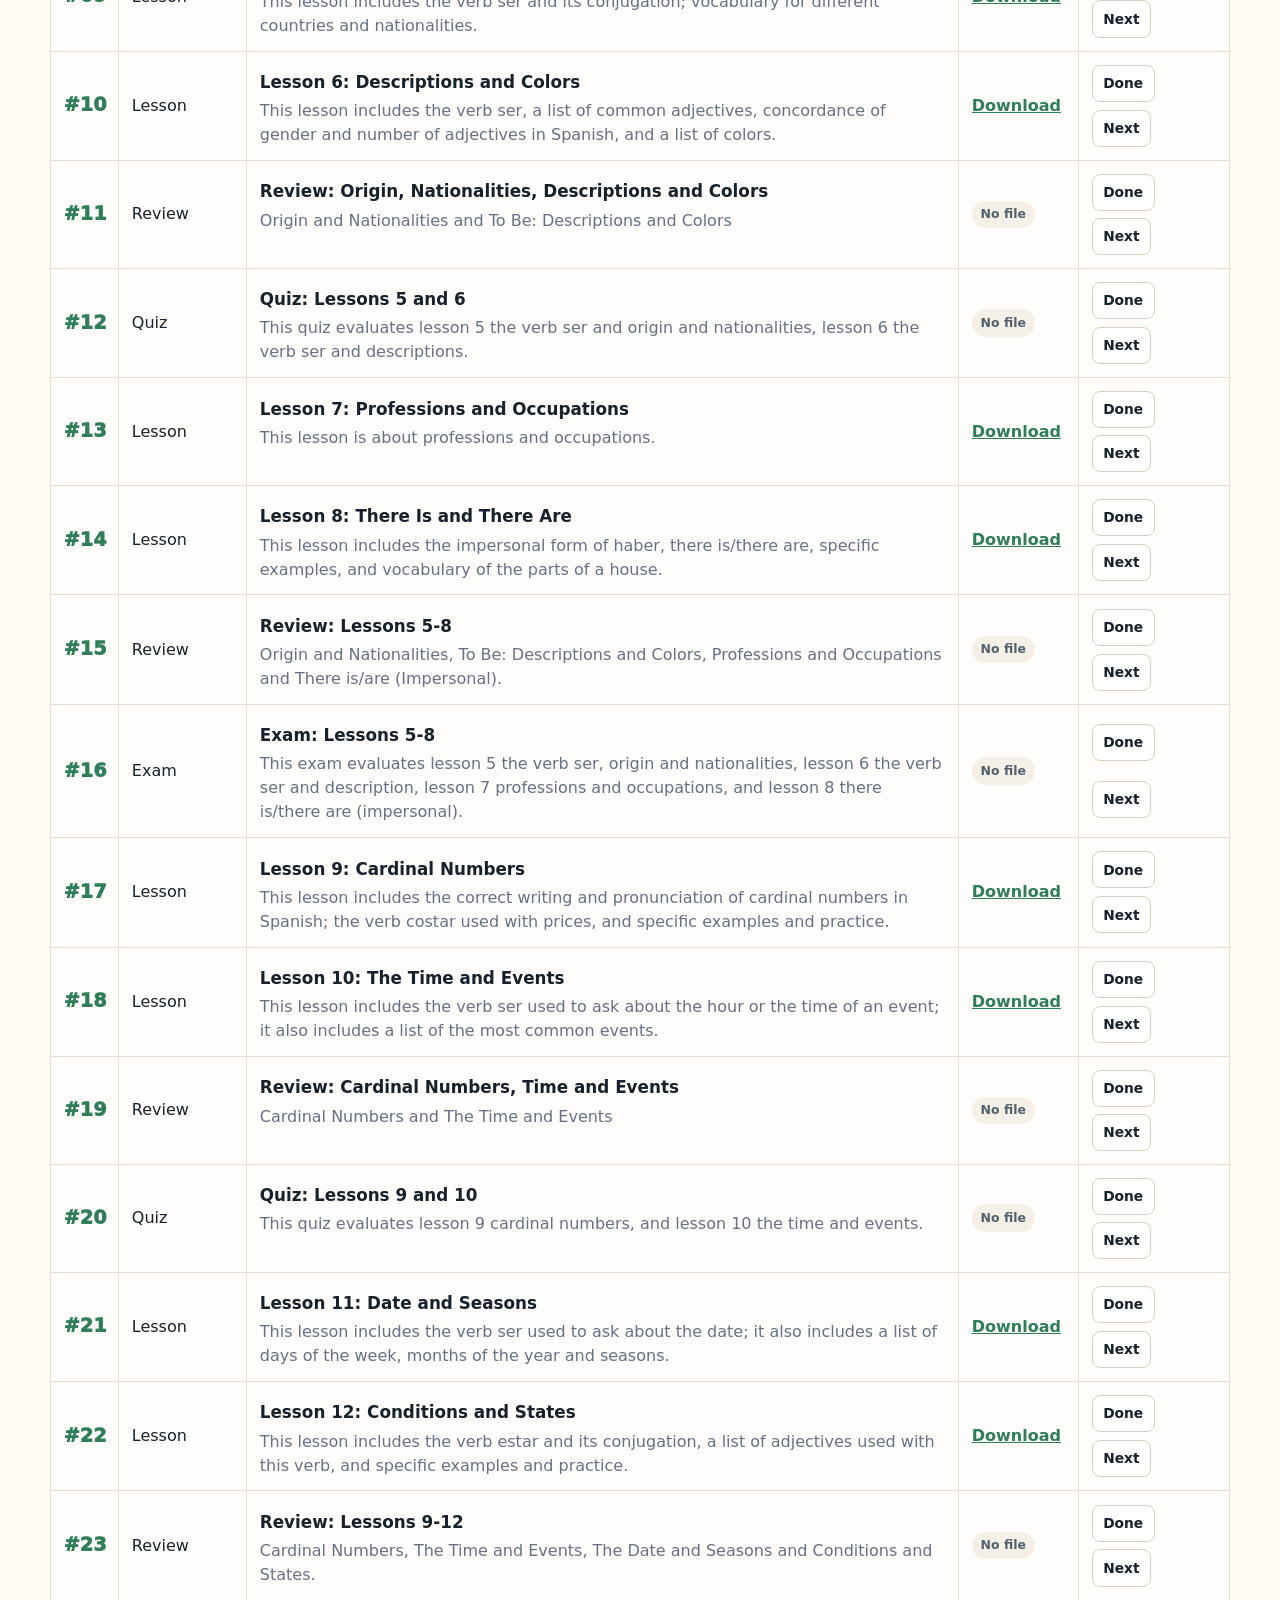
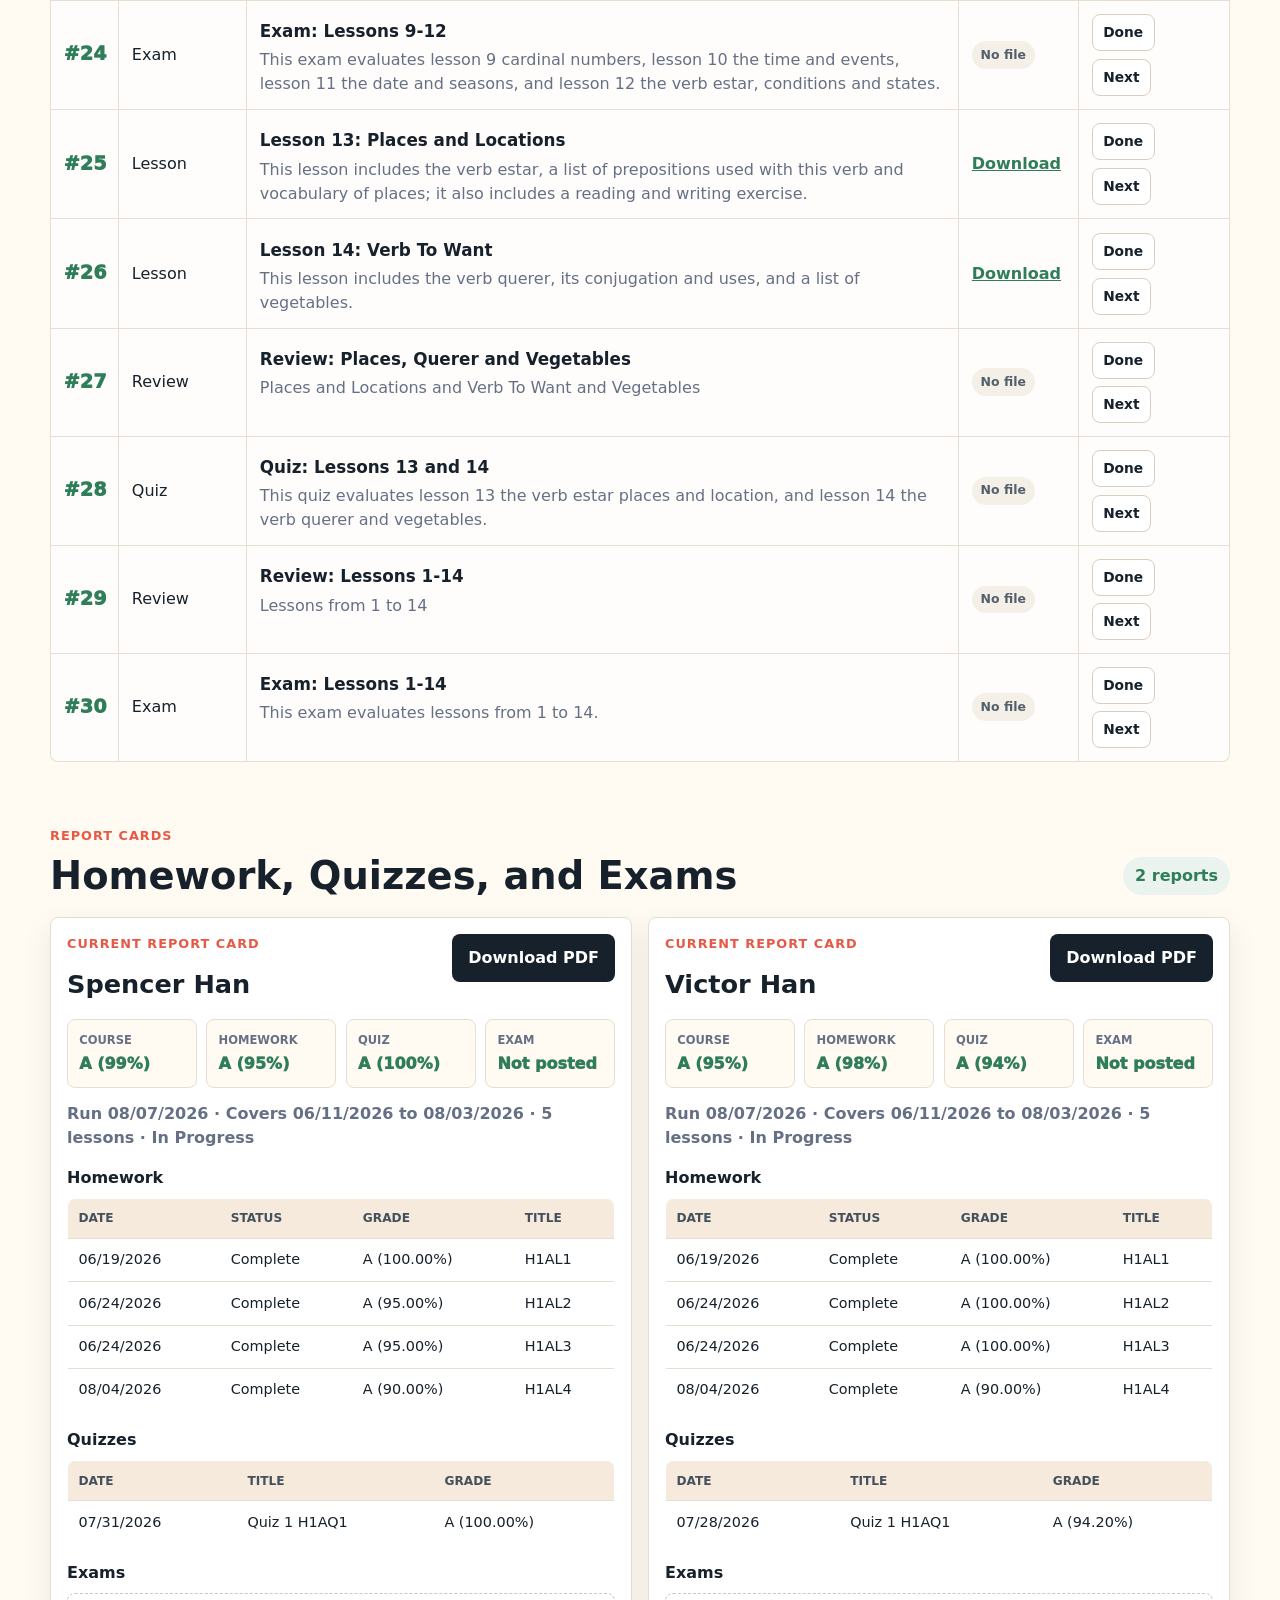
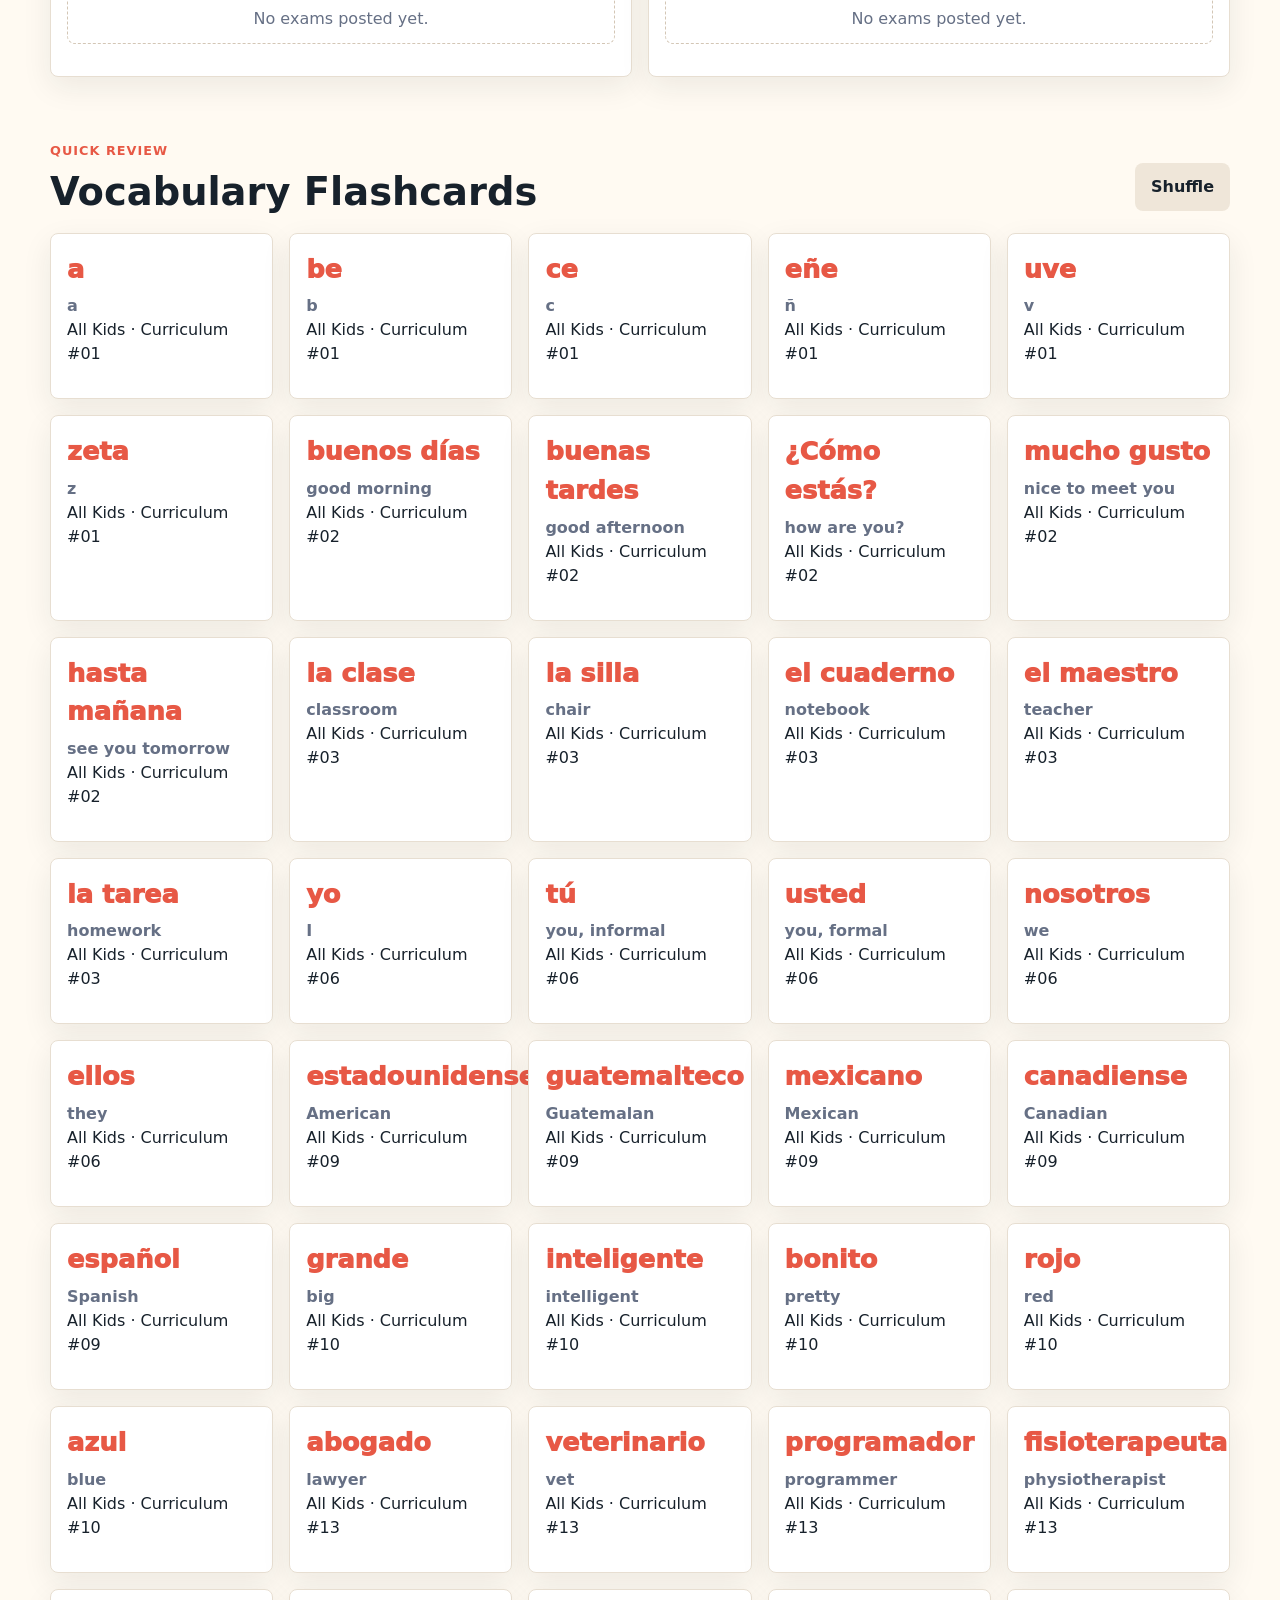
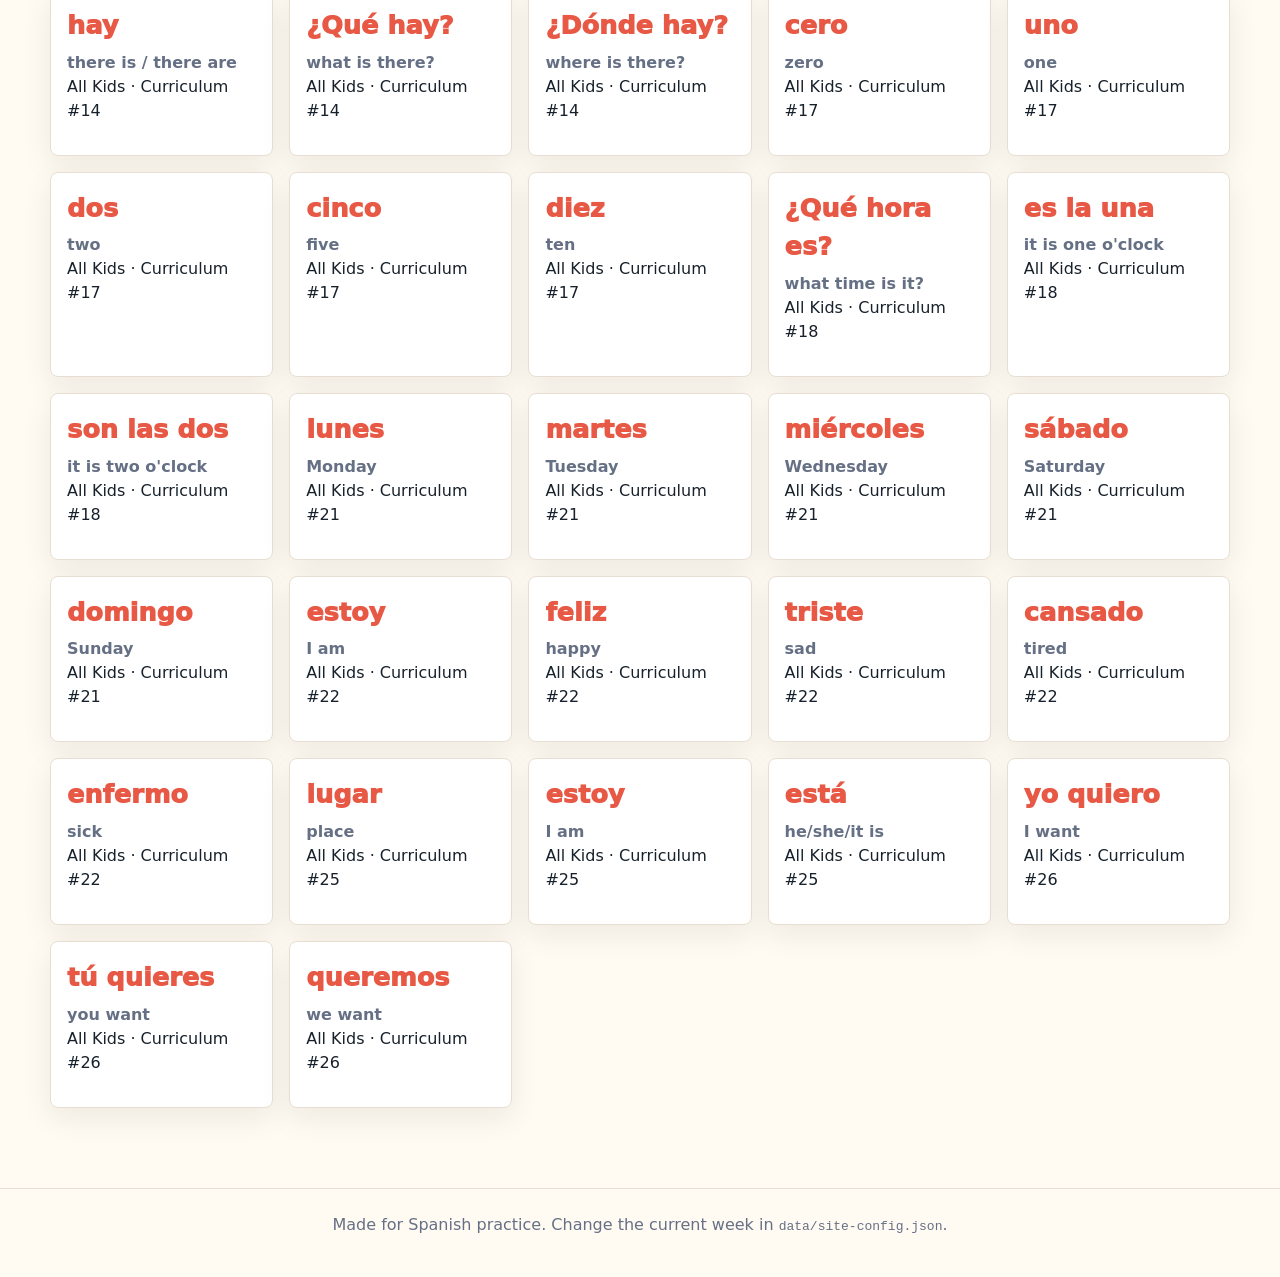
==== commit 4add765e: "Add student report card section" ====
--- a/index.html
+++ b/index.html
@@ -19,6 +19,7 @@
         <a href="#current">Current</a>
         <a href="#library">Library</a>
         <a href="#schedule">Schedule</a>
+        <a href="#reports">Reports</a>
         <a href="#practice">Practice</a>
         <a href="admin.html">Parent</a>
       </nav>
@@ -128,6 +129,17 @@
         <div id="scheduleList" class="schedule-list"></div>
       </section>
 
+      <section class="reports" id="reports">
+        <div class="section-heading">
+          <div>
+            <p class="eyebrow">Report Cards</p>
+            <h2>Homework, Quizzes, and Exams</h2>
+          </div>
+          <span id="reportCount" class="count">0 reports</span>
+        </div>
+        <div id="reportGrid" class="report-grid"></div>
+      </section>
+
       <section class="practice" id="practice">
         <div class="section-heading">
           <div>
--- a/styles.css
+++ b/styles.css
@@ -251,6 +251,7 @@
 .current-week,
 .progress-tools,
 .schedule,
+.reports,
 .admin-main {
   width: min(1180px, calc(100% - 2rem));
   margin: 0 auto;
@@ -419,6 +420,107 @@
 
 .practice {
   padding: 0 0 clamp(2.5rem, 7vw, 5rem);
+}
+
+.reports {
+  padding: 0 0 clamp(2rem, 6vw, 4rem);
+}
+
+.report-grid {
+  display: grid;
+  grid-template-columns: repeat(auto-fit, minmax(320px, 1fr));
+  gap: 1rem;
+}
+
+.report-card {
+  border: 1px solid var(--line);
+  border-radius: 8px;
+  padding: 1rem;
+  background: var(--surface);
+  box-shadow: 0 10px 30px rgba(23, 33, 43, 0.08);
+}
+
+.report-card-head {
+  display: flex;
+  align-items: start;
+  justify-content: space-between;
+  gap: 1rem;
+  margin-bottom: 1rem;
+}
+
+.report-card h3 {
+  margin: 0;
+  font-size: 1.6rem;
+}
+
+.report-summary {
+  display: grid;
+  grid-template-columns: repeat(4, minmax(0, 1fr));
+  gap: 0.6rem;
+  margin-bottom: 0.85rem;
+}
+
+.report-summary span {
+  border: 1px solid var(--line);
+  border-radius: 8px;
+  padding: 0.7rem;
+  background: #fffaf2;
+  color: var(--green);
+  font-size: 1rem;
+  font-weight: 950;
+}
+
+.report-summary strong {
+  display: block;
+  margin-bottom: 0.2rem;
+  color: var(--muted);
+  font-size: 0.72rem;
+  text-transform: uppercase;
+}
+
+.report-meta {
+  color: var(--muted);
+  font-weight: 700;
+}
+
+.report-table {
+  margin-top: 1rem;
+}
+
+.report-table h4 {
+  margin: 0 0 0.5rem;
+}
+
+table {
+  width: 100%;
+  border-collapse: collapse;
+  overflow: hidden;
+  border: 1px solid var(--line);
+  border-radius: 8px;
+  font-size: 0.9rem;
+}
+
+th,
+td {
+  border-bottom: 1px solid var(--line);
+  padding: 0.65rem;
+  text-align: left;
+  vertical-align: top;
+}
+
+th {
+  background: #f5eadc;
+  color: #44515d;
+  font-size: 0.76rem;
+  text-transform: uppercase;
+}
+
+tr:last-child td {
+  border-bottom: 0;
+}
+
+.empty.compact {
+  padding: 0.8rem;
 }
 
 .schedule {
@@ -684,6 +786,15 @@
     flex-direction: column;
   }
 
+  .report-card-head,
+  .report-summary {
+    grid-template-columns: 1fr;
+  }
+
+  .report-card-head {
+    flex-direction: column;
+  }
+
   .schedule-header {
     display: none;
   }
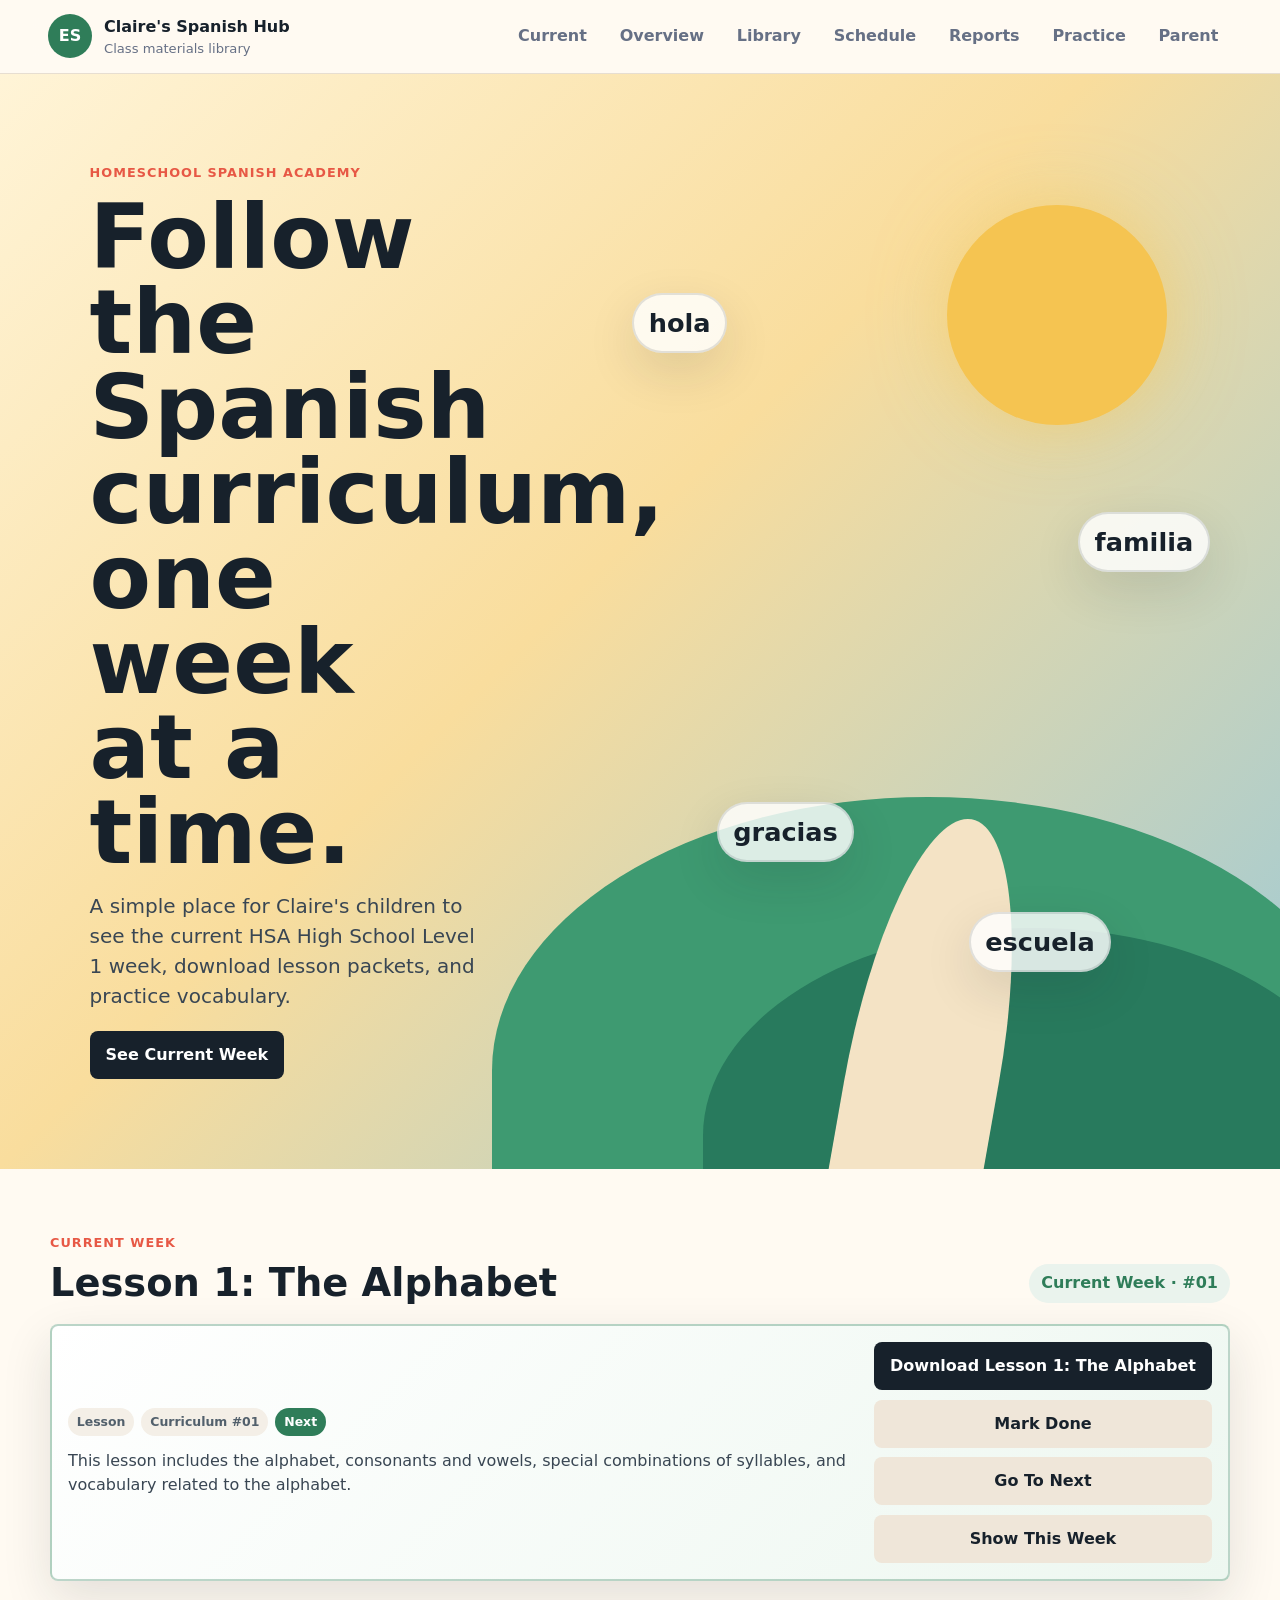
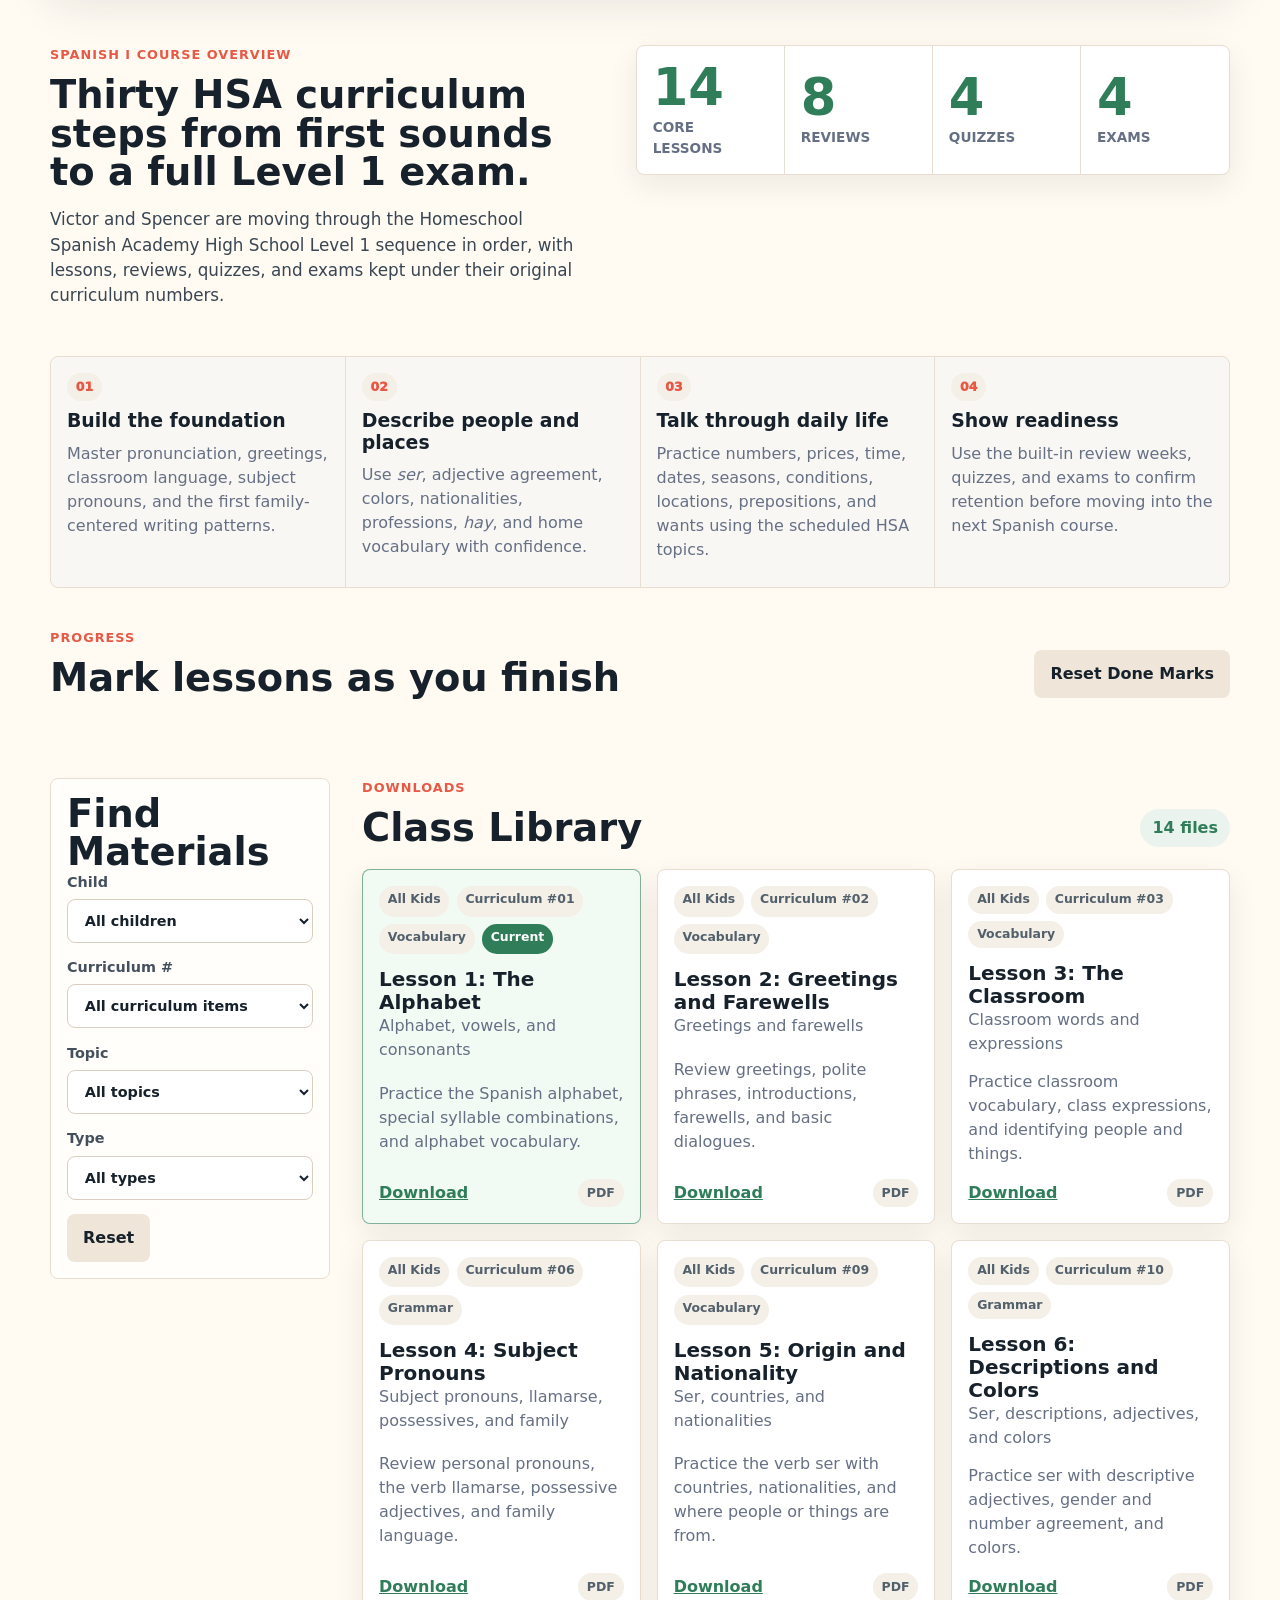
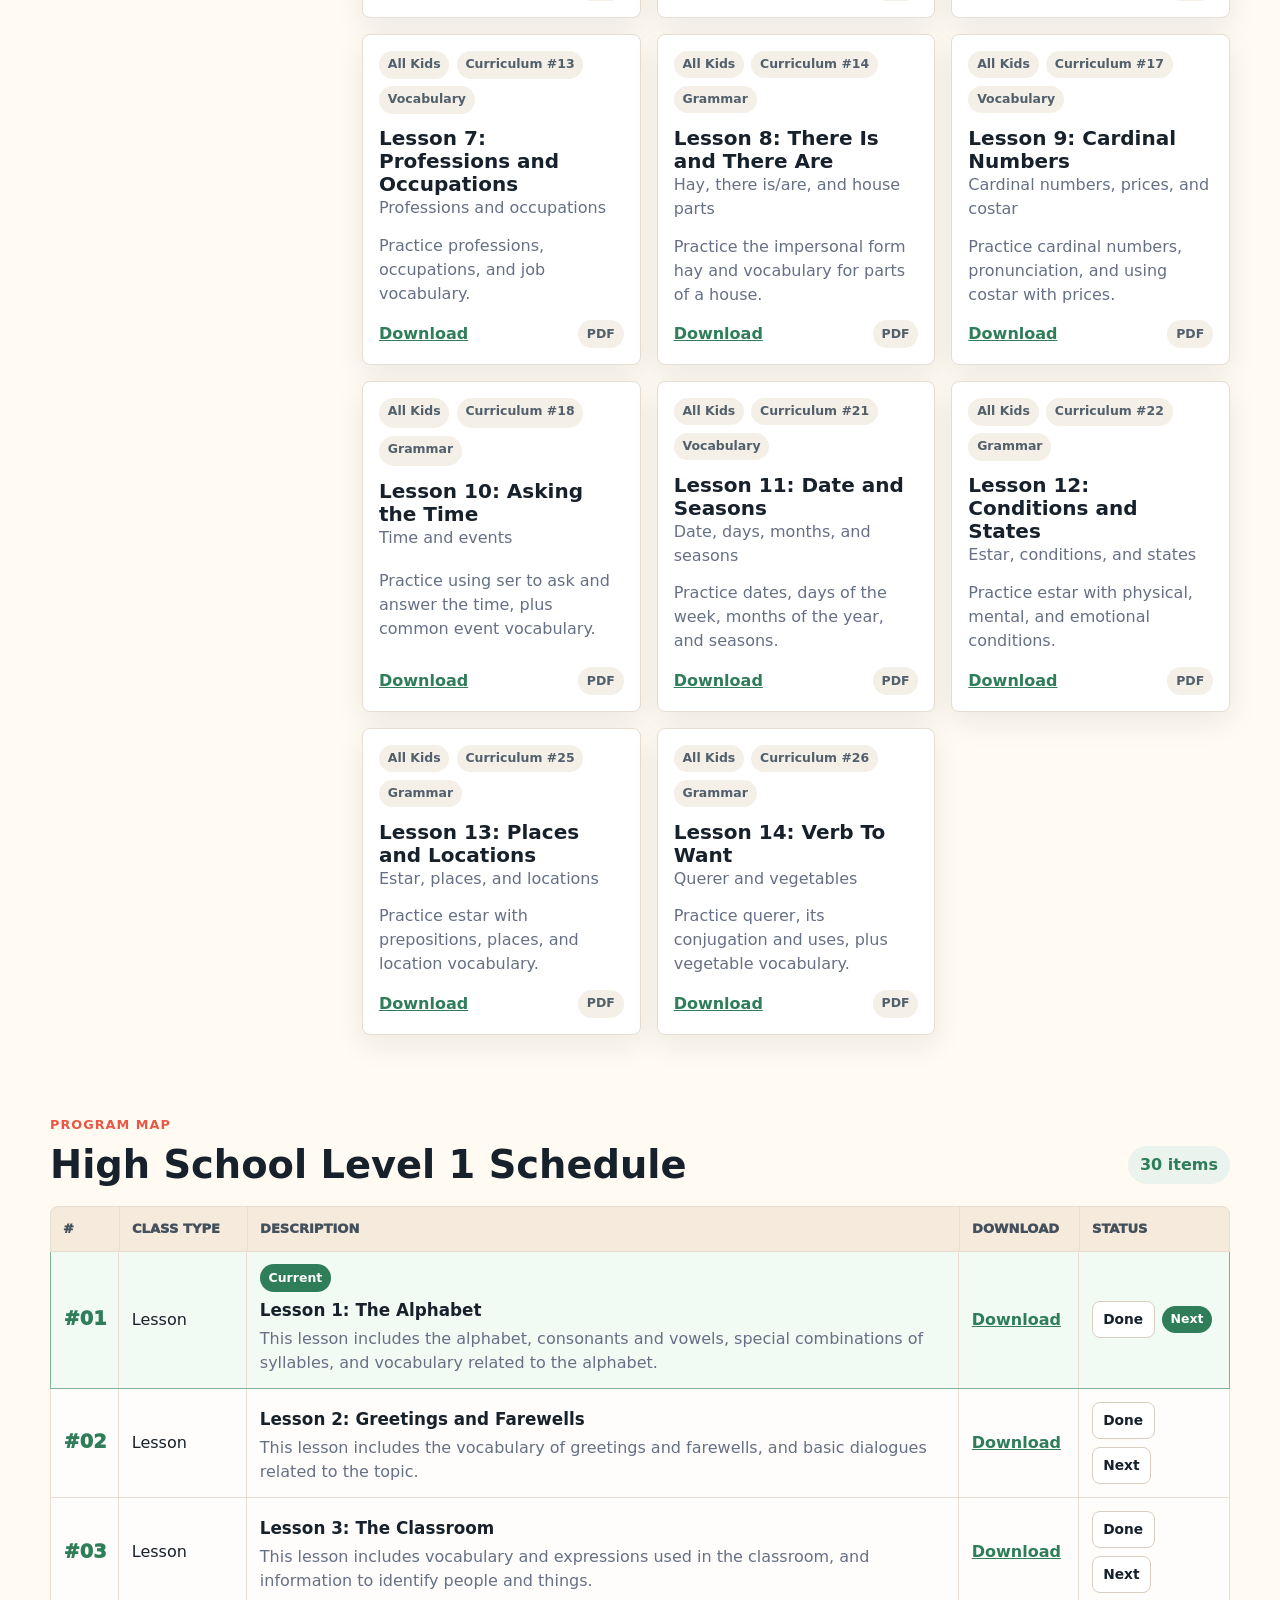
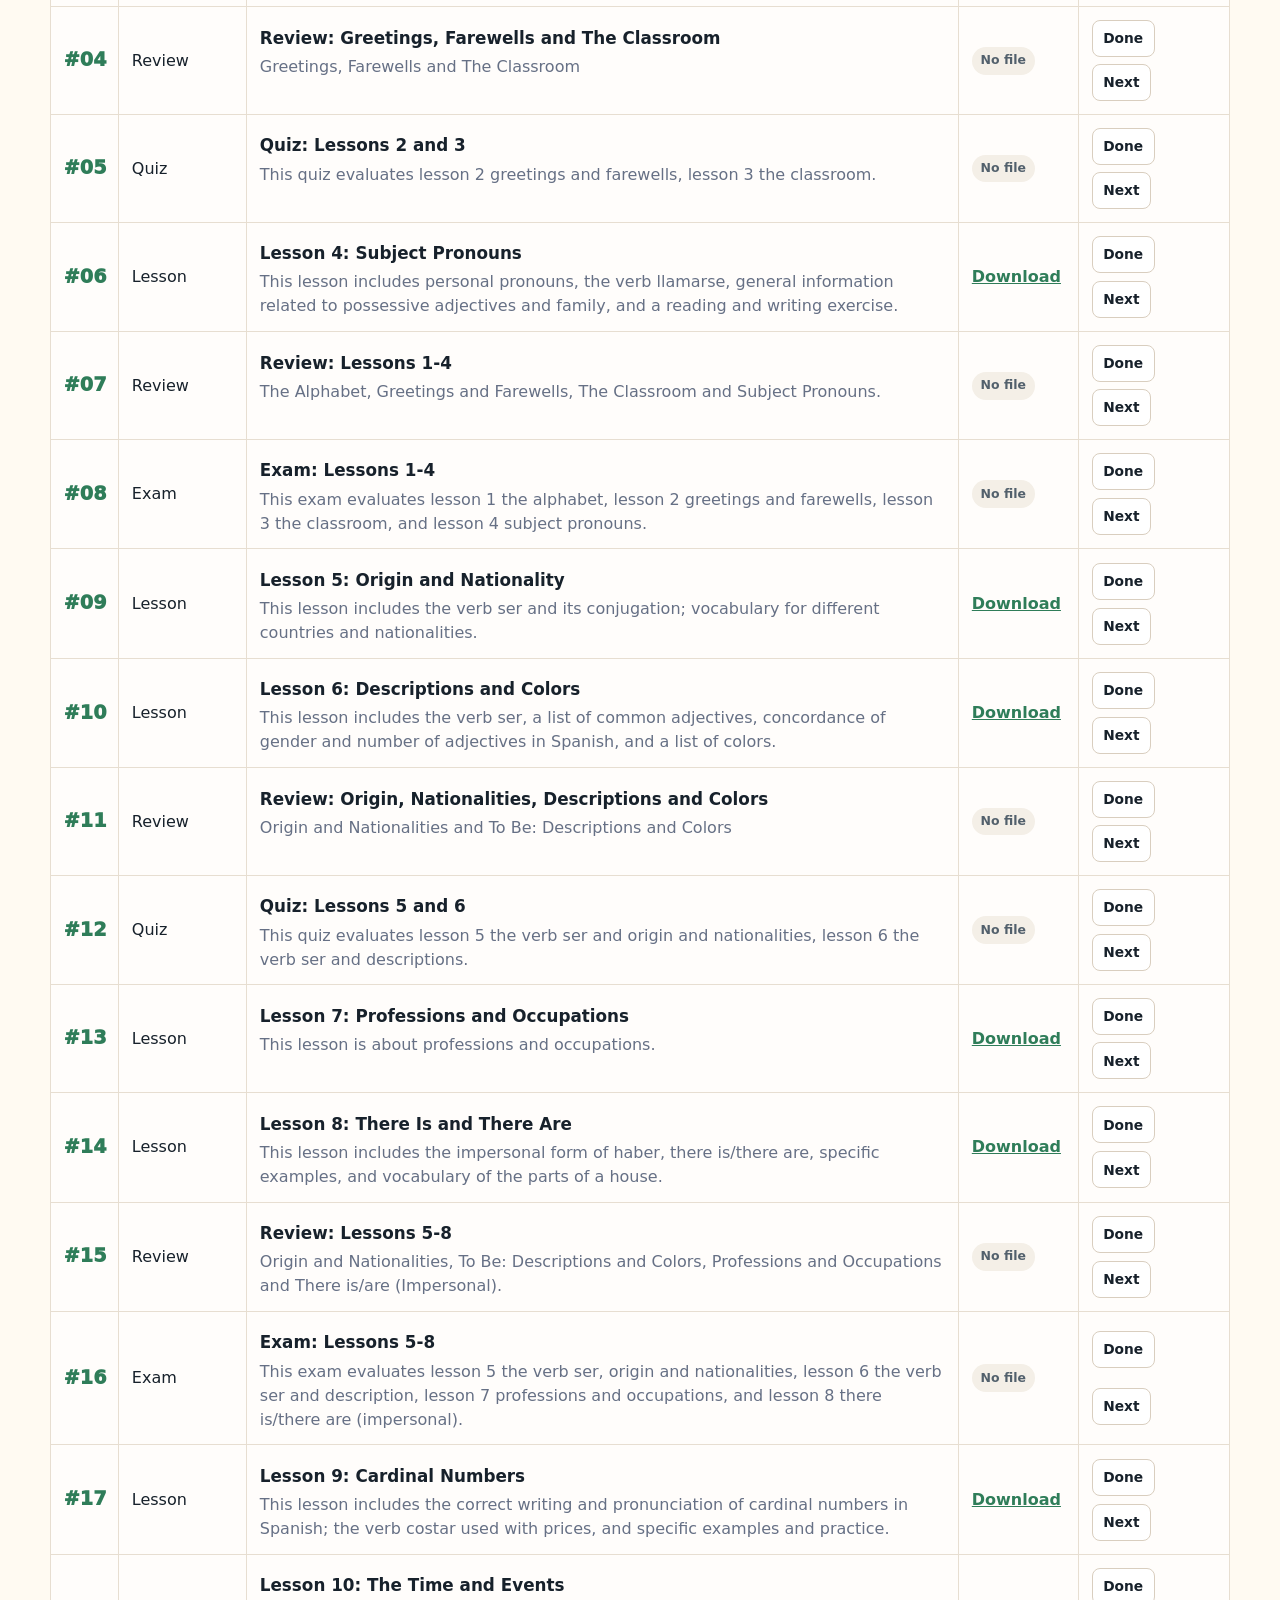
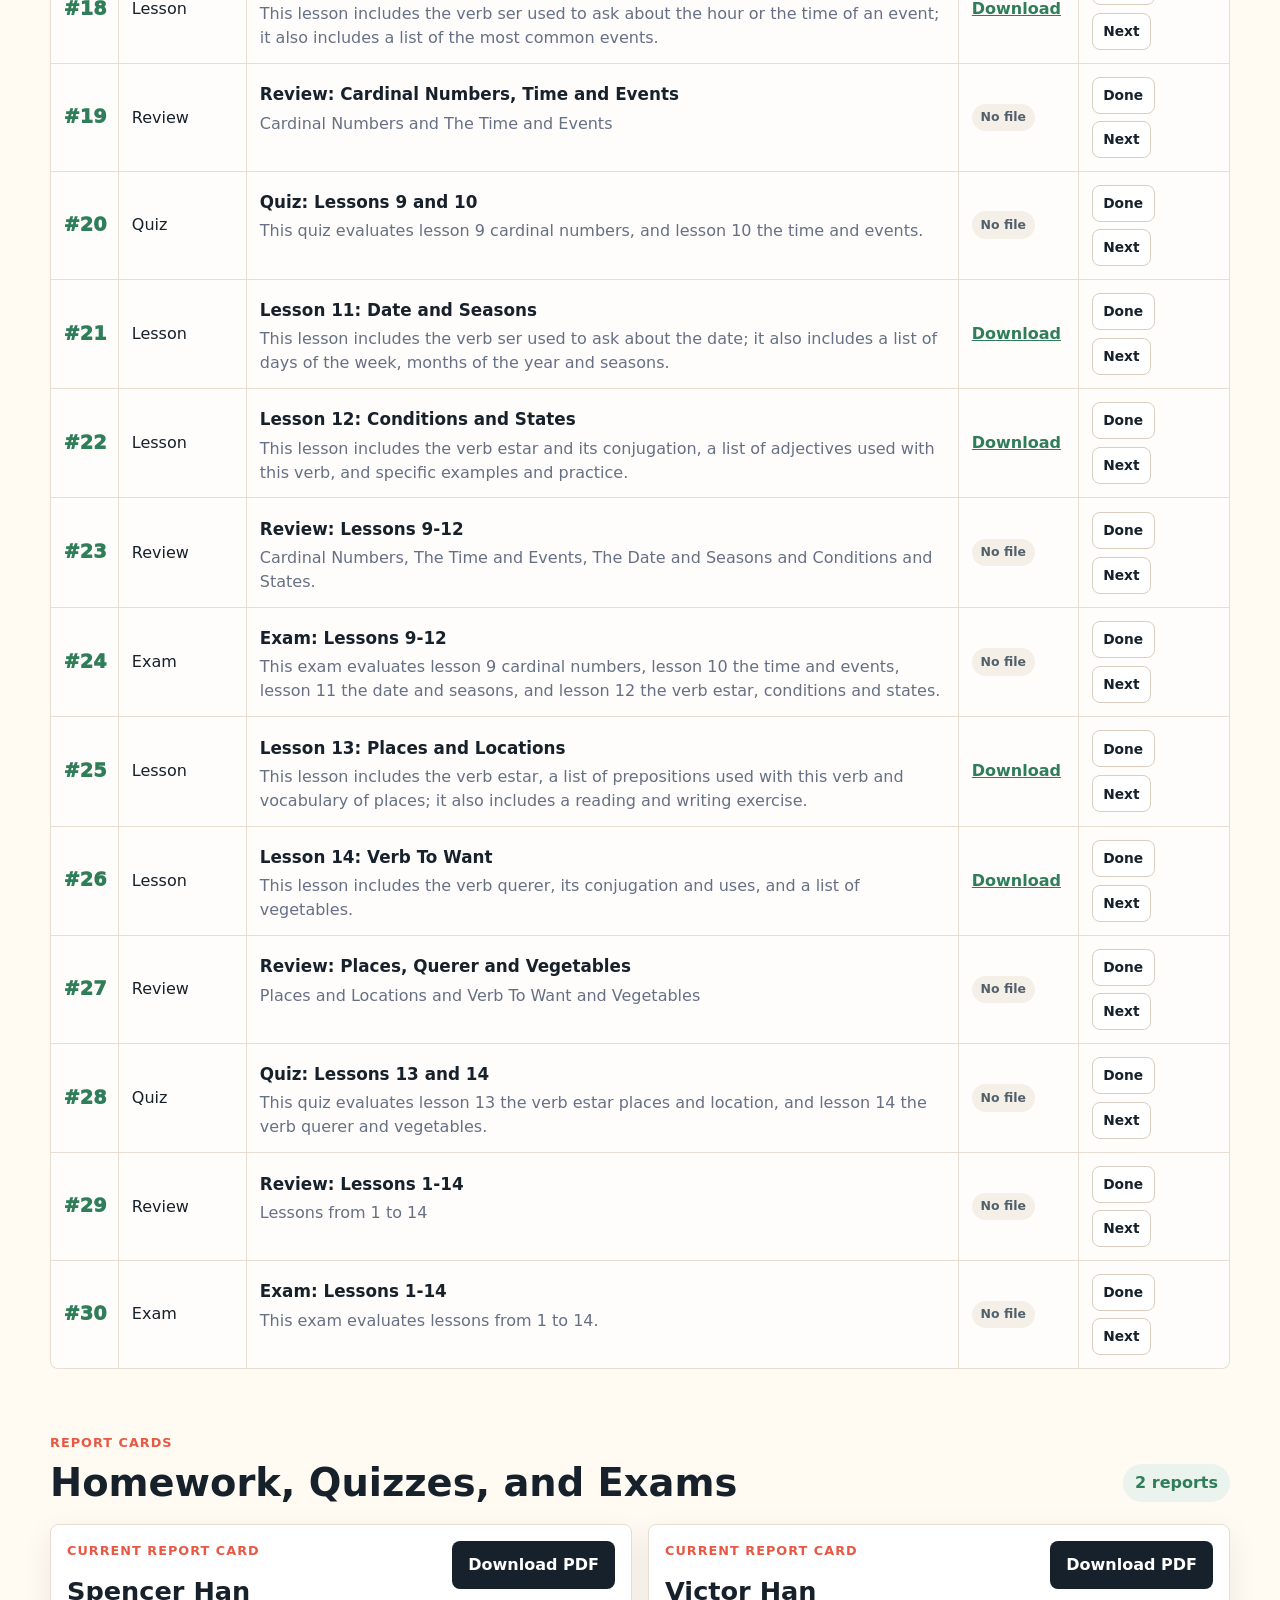
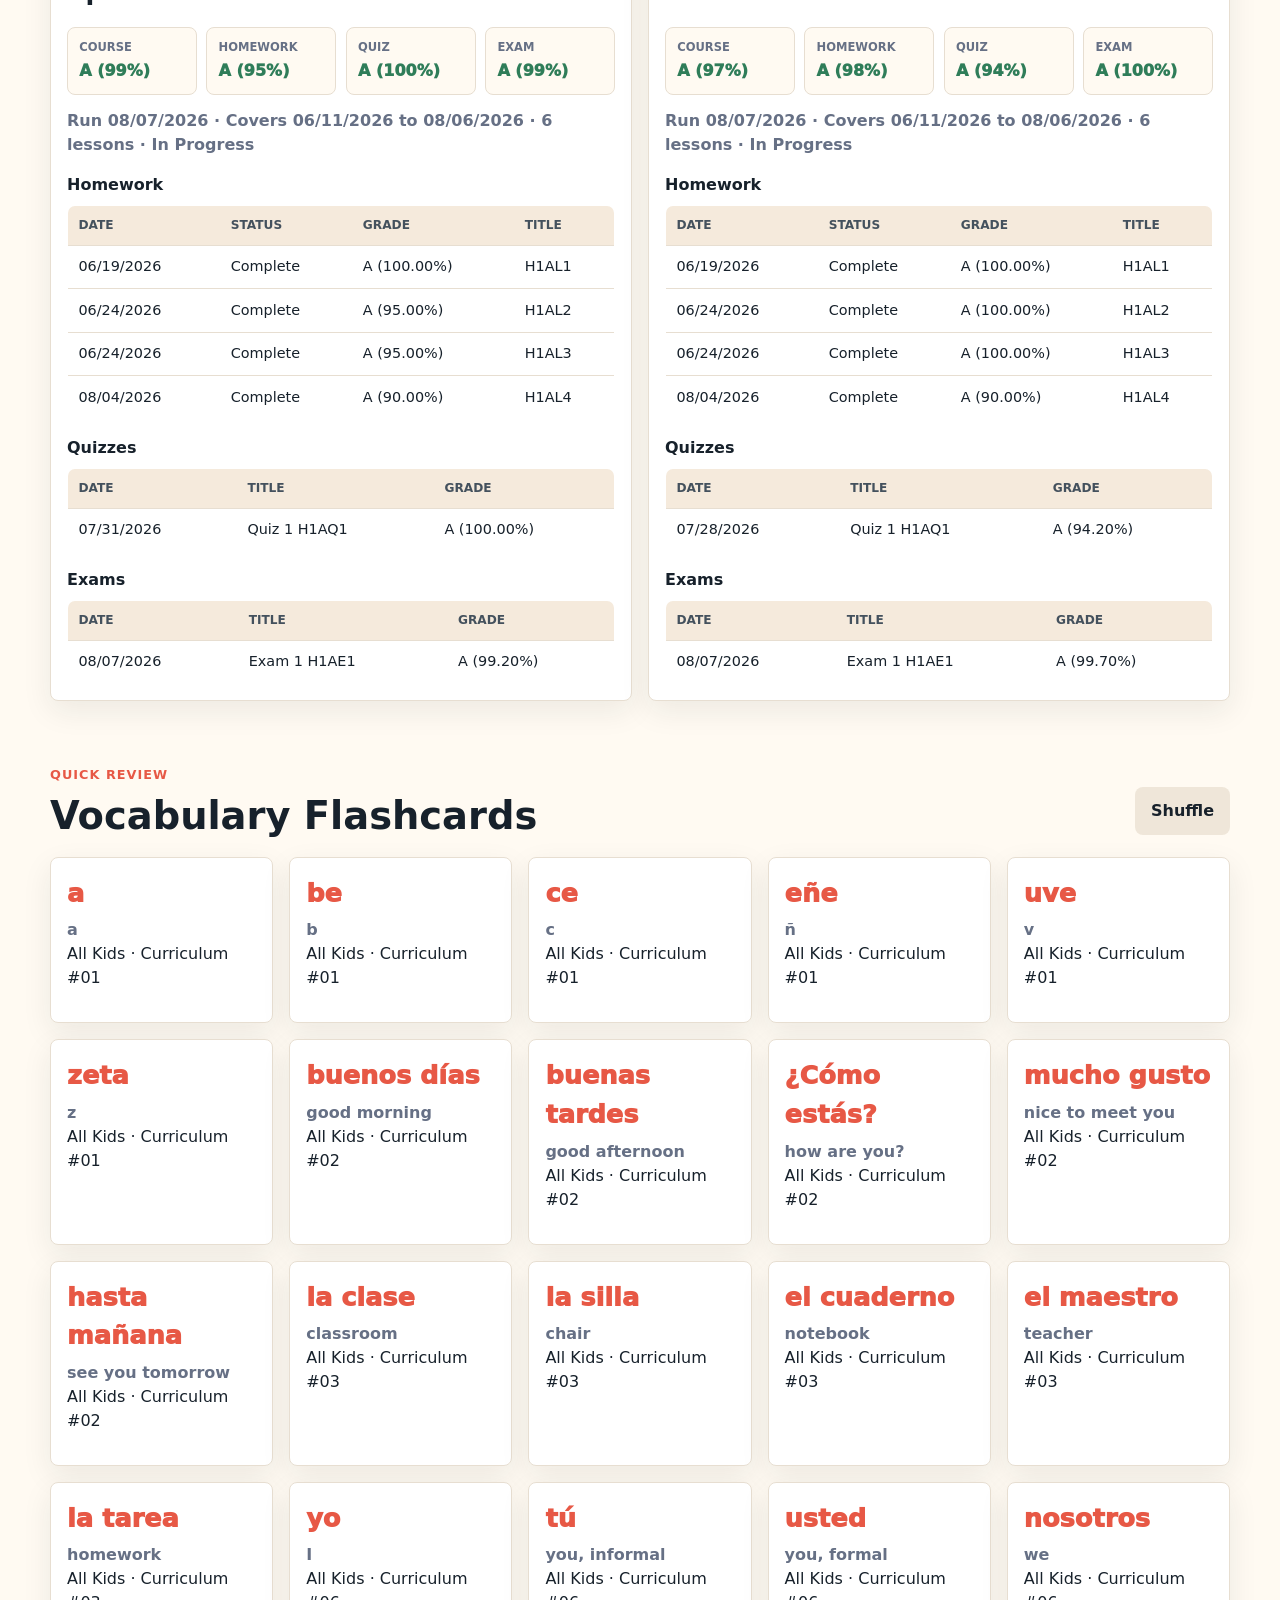
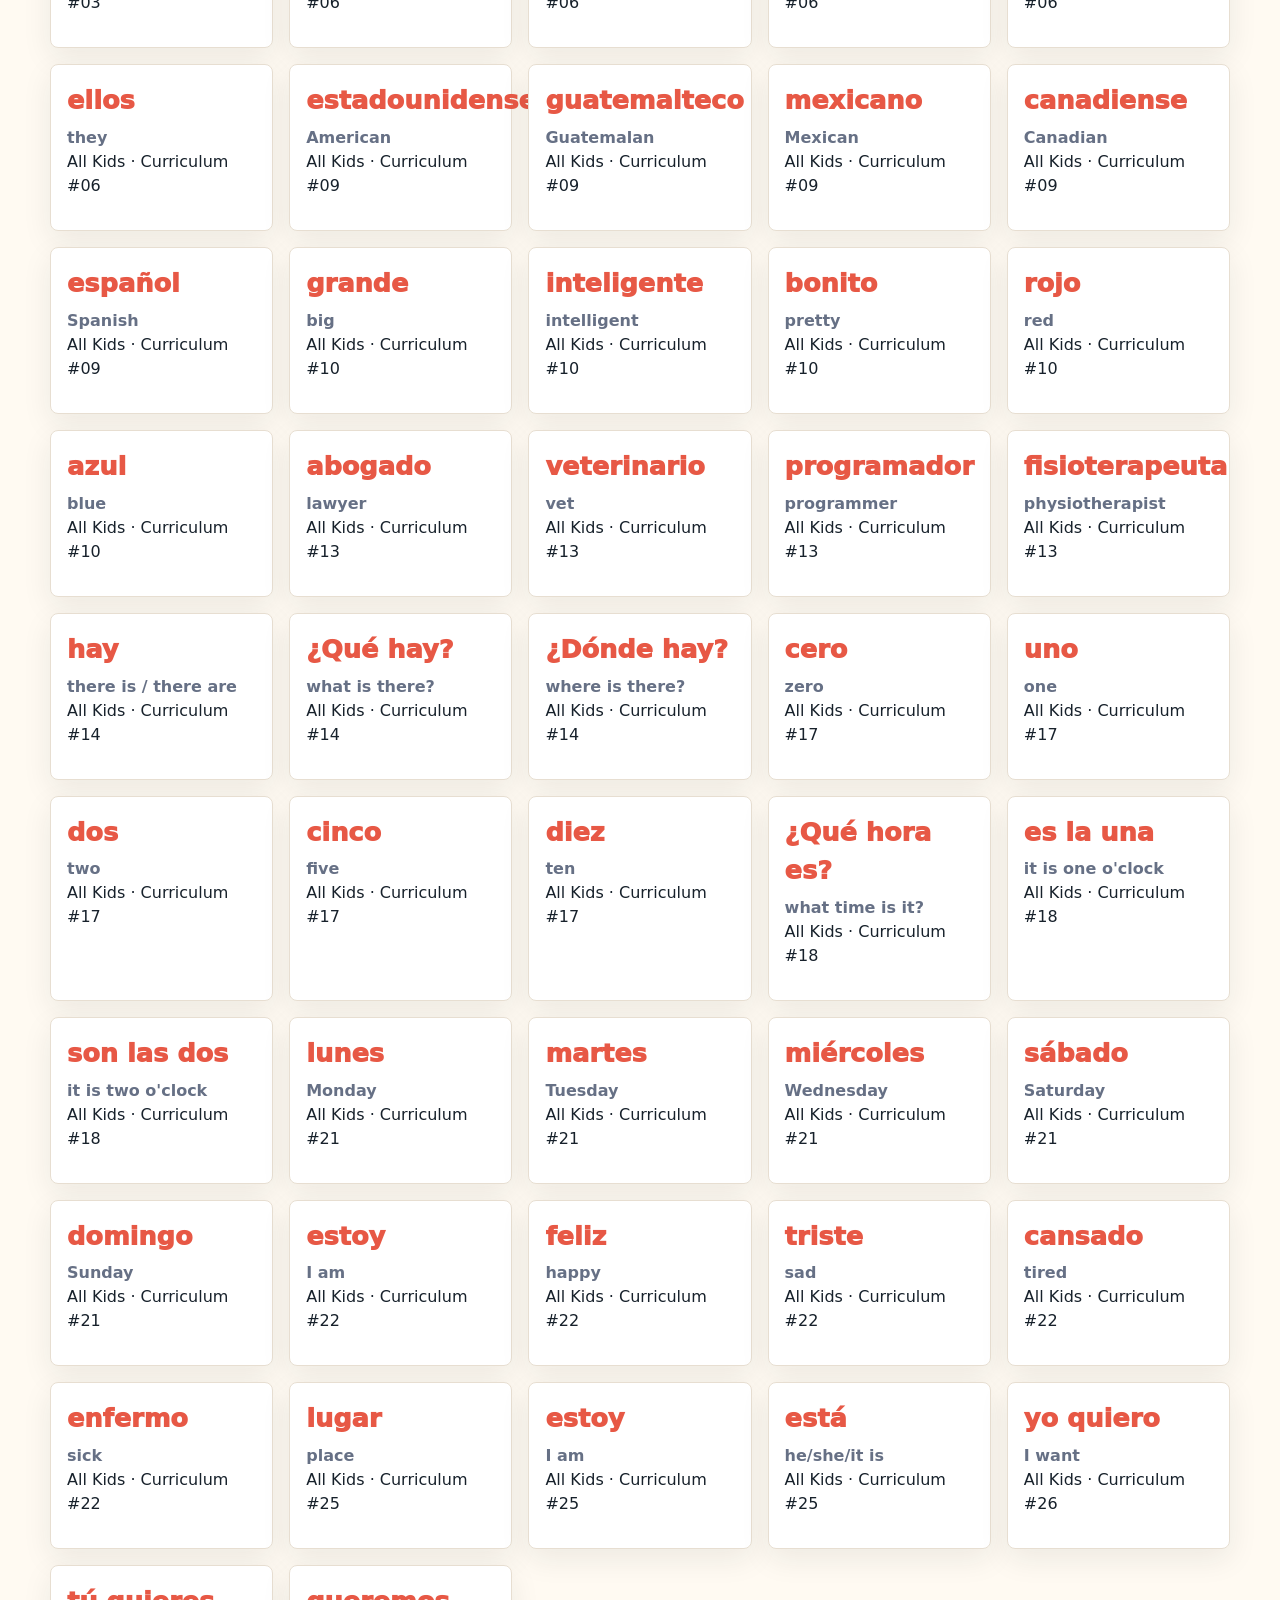
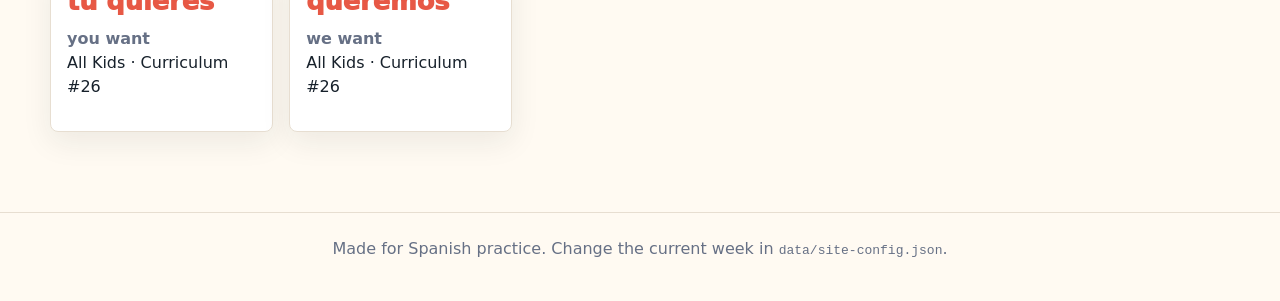
==== commit 711731f8: "Recreate the site" ====
--- a/index.html
+++ b/index.html
@@ -17,6 +17,7 @@
       </a>
       <nav aria-label="Main navigation">
         <a href="#current">Current</a>
+        <a href="#overview">Overview</a>
         <a href="#library">Library</a>
         <a href="#schedule">Schedule</a>
         <a href="#reports">Reports</a>
@@ -56,6 +57,54 @@
         <div id="currentPanel" class="current-panel"></div>
       </section>
 
+      <section class="course-overview" id="overview">
+        <div class="overview-intro">
+          <p class="eyebrow">Spanish I Course Overview</p>
+          <h2>Thirty HSA curriculum steps from first sounds to a full Level 1 exam.</h2>
+          <p>Victor and Spencer are moving through the Homeschool Spanish Academy High School Level 1 sequence in order, with lessons, reviews, quizzes, and exams kept under their original curriculum numbers.</p>
+        </div>
+        <div class="overview-panel" aria-label="Spanish I goals and course rhythm">
+          <div class="overview-stat">
+            <strong>14</strong>
+            <span>Core lessons</span>
+          </div>
+          <div class="overview-stat">
+            <strong>8</strong>
+            <span>Reviews</span>
+          </div>
+          <div class="overview-stat">
+            <strong>4</strong>
+            <span>Quizzes</span>
+          </div>
+          <div class="overview-stat">
+            <strong>4</strong>
+            <span>Exams</span>
+          </div>
+        </div>
+        <div class="goal-grid">
+          <article class="goal-item">
+            <span class="goal-number">01</span>
+            <h3>Build the foundation</h3>
+            <p>Master pronunciation, greetings, classroom language, subject pronouns, and the first family-centered writing patterns.</p>
+          </article>
+          <article class="goal-item">
+            <span class="goal-number">02</span>
+            <h3>Describe people and places</h3>
+            <p>Use <em>ser</em>, adjective agreement, colors, nationalities, professions, <em>hay</em>, and home vocabulary with confidence.</p>
+          </article>
+          <article class="goal-item">
+            <span class="goal-number">03</span>
+            <h3>Talk through daily life</h3>
+            <p>Practice numbers, prices, time, dates, seasons, conditions, locations, prepositions, and wants using the scheduled HSA topics.</p>
+          </article>
+          <article class="goal-item">
+            <span class="goal-number">04</span>
+            <h3>Show readiness</h3>
+            <p>Use the built-in review weeks, quizzes, and exams to confirm retention before moving into the next Spanish course.</p>
+          </article>
+        </div>
+      </section>
+
       <section class="progress-tools" aria-label="Progress tools">
         <div>
           <p class="eyebrow">Progress</p>
--- a/styles.css
+++ b/styles.css
@@ -249,6 +249,7 @@
 .workspace,
 .practice,
 .current-week,
+.course-overview,
 .progress-tools,
 .schedule,
 .reports,
@@ -282,6 +283,105 @@
   display: grid;
   min-width: min(100%, 280px);
   gap: 0.6rem;
+}
+
+.course-overview {
+  display: grid;
+  grid-template-columns: minmax(0, 0.95fr) minmax(340px, 1.05fr);
+  gap: clamp(1.25rem, 4vw, 3rem);
+  align-items: start;
+  padding: clamp(2rem, 6vw, 4rem) 0 0;
+}
+
+.overview-intro {
+  max-width: 640px;
+}
+
+.overview-intro h2 {
+  margin-bottom: 1rem;
+}
+
+.overview-intro p:last-child {
+  margin-bottom: 0;
+  color: #394653;
+  font-size: 1.05rem;
+}
+
+.overview-panel {
+  display: grid;
+  grid-template-columns: repeat(4, minmax(0, 1fr));
+  overflow: hidden;
+  border: 1px solid var(--line);
+  border-radius: 8px;
+  background: var(--surface);
+  box-shadow: 0 10px 30px rgba(23, 33, 43, 0.08);
+}
+
+.overview-stat {
+  display: grid;
+  gap: 0.25rem;
+  min-height: 116px;
+  align-content: center;
+  padding: 1rem;
+  border-right: 1px solid var(--line);
+}
+
+.overview-stat:last-child {
+  border-right: 0;
+}
+
+.overview-stat strong {
+  color: var(--green);
+  font-size: clamp(2rem, 4vw, 3.25rem);
+  line-height: 1;
+}
+
+.overview-stat span {
+  color: var(--muted);
+  font-size: 0.85rem;
+  font-weight: 900;
+  text-transform: uppercase;
+}
+
+.goal-grid {
+  grid-column: 1 / -1;
+  display: grid;
+  grid-template-columns: repeat(4, minmax(0, 1fr));
+  gap: 1px;
+  overflow: hidden;
+  border: 1px solid var(--line);
+  border-radius: 8px;
+  background: var(--line);
+}
+
+.goal-item {
+  display: grid;
+  align-content: start;
+  gap: 0.6rem;
+  min-height: 230px;
+  padding: 1rem;
+  background: rgba(255, 255, 255, 0.76);
+}
+
+.goal-number {
+  width: max-content;
+  border-radius: 999px;
+  padding: 0.28rem 0.55rem;
+  background: #f4efe7;
+  color: var(--coral);
+  font-size: 0.78rem;
+  font-weight: 950;
+}
+
+.goal-item h3 {
+  margin: 0;
+  font-size: 1.18rem;
+  line-height: 1.15;
+}
+
+.goal-item p {
+  margin-bottom: 0;
+  color: var(--muted);
 }
 
 .progress-tools {
@@ -776,9 +876,23 @@
 
   .hero,
   .workspace,
+  .course-overview,
   .current-panel,
   .admin-grid {
     grid-template-columns: 1fr;
+  }
+
+  .overview-panel,
+  .goal-grid {
+    grid-template-columns: repeat(2, minmax(0, 1fr));
+  }
+
+  .overview-stat:nth-child(2) {
+    border-right: 0;
+  }
+
+  .overview-stat:nth-child(-n + 2) {
+    border-bottom: 1px solid var(--line);
   }
 
   .progress-tools {
@@ -835,6 +949,26 @@
     flex-direction: column;
   }
 
+}
+
+@media (max-width: 560px) {
+  .overview-panel,
+  .goal-grid {
+    grid-template-columns: 1fr;
+  }
+
+  .overview-stat,
+  .overview-stat:nth-child(2) {
+    border-right: 0;
+  }
+
+  .overview-stat:nth-child(3) {
+    border-bottom: 1px solid var(--line);
+  }
+
+  .goal-item {
+    min-height: auto;
+  }
 }
 
 @media (prefers-reduced-motion: reduce) {
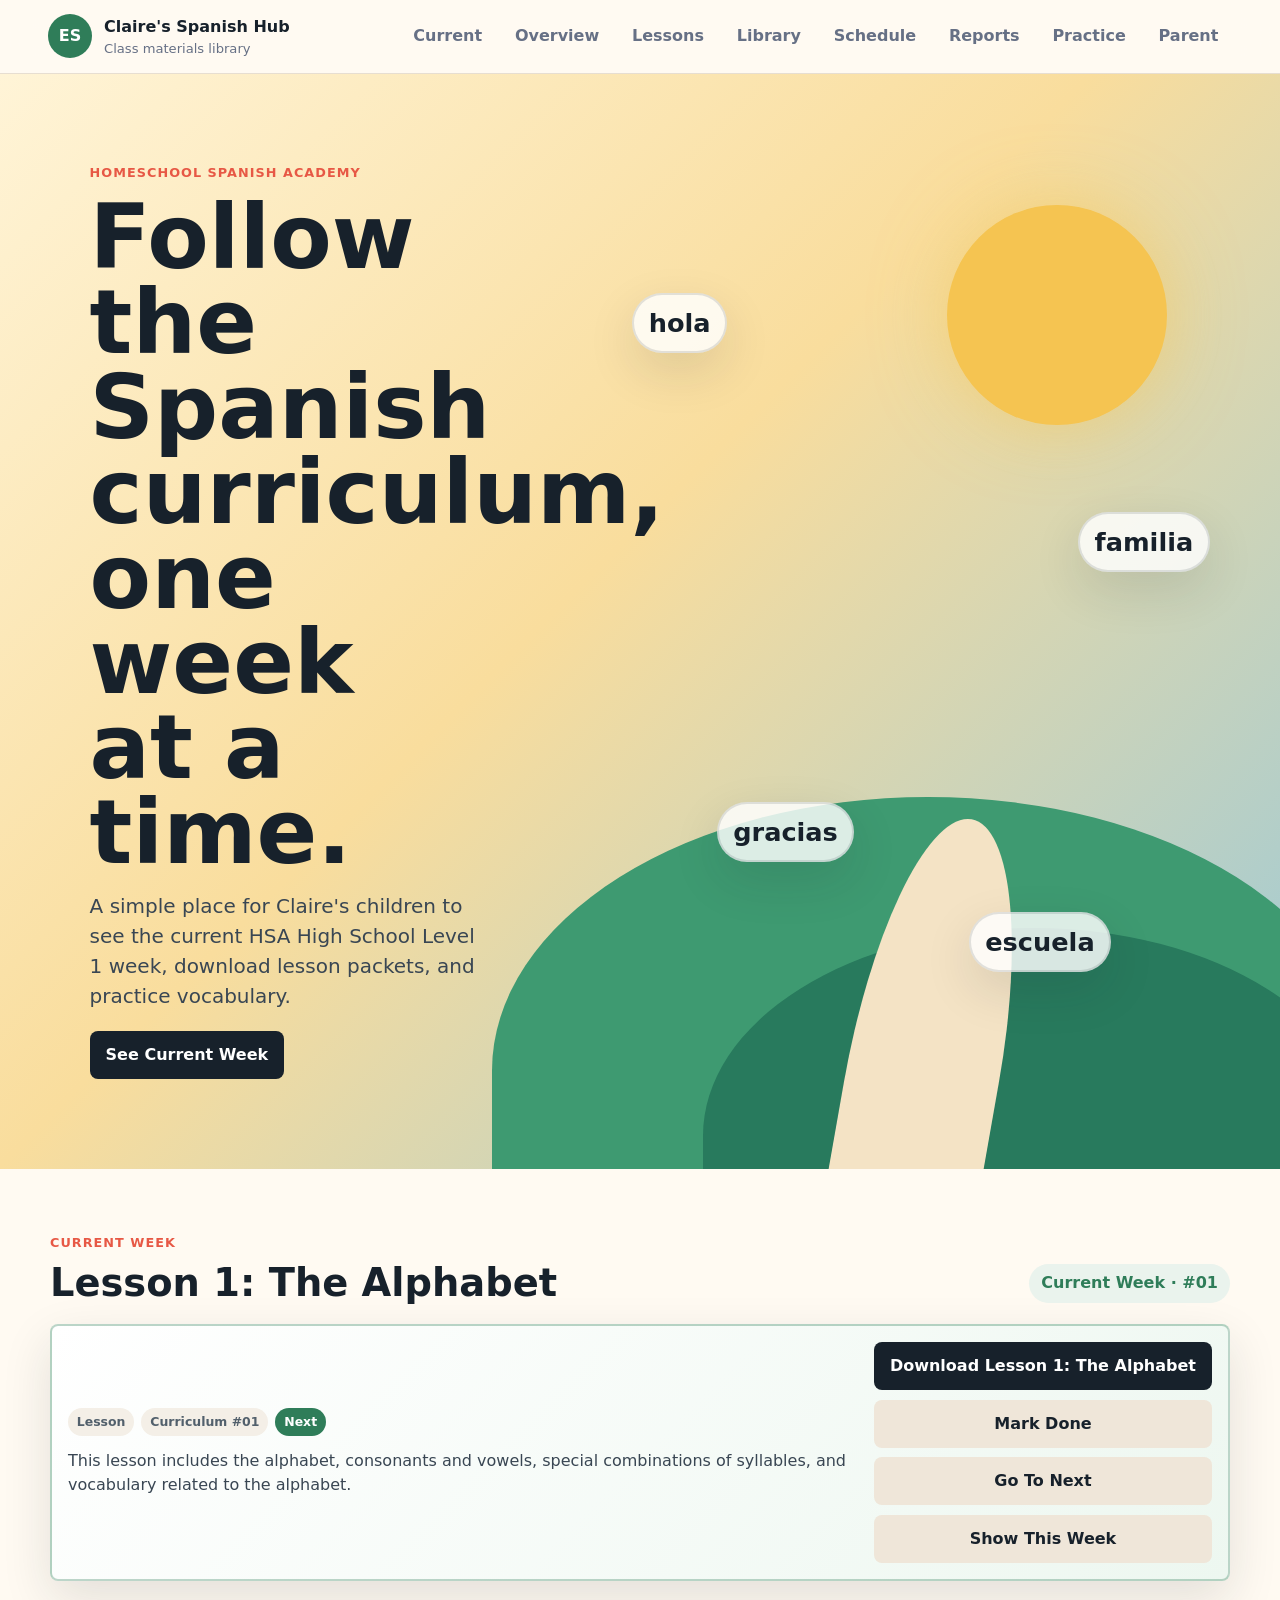
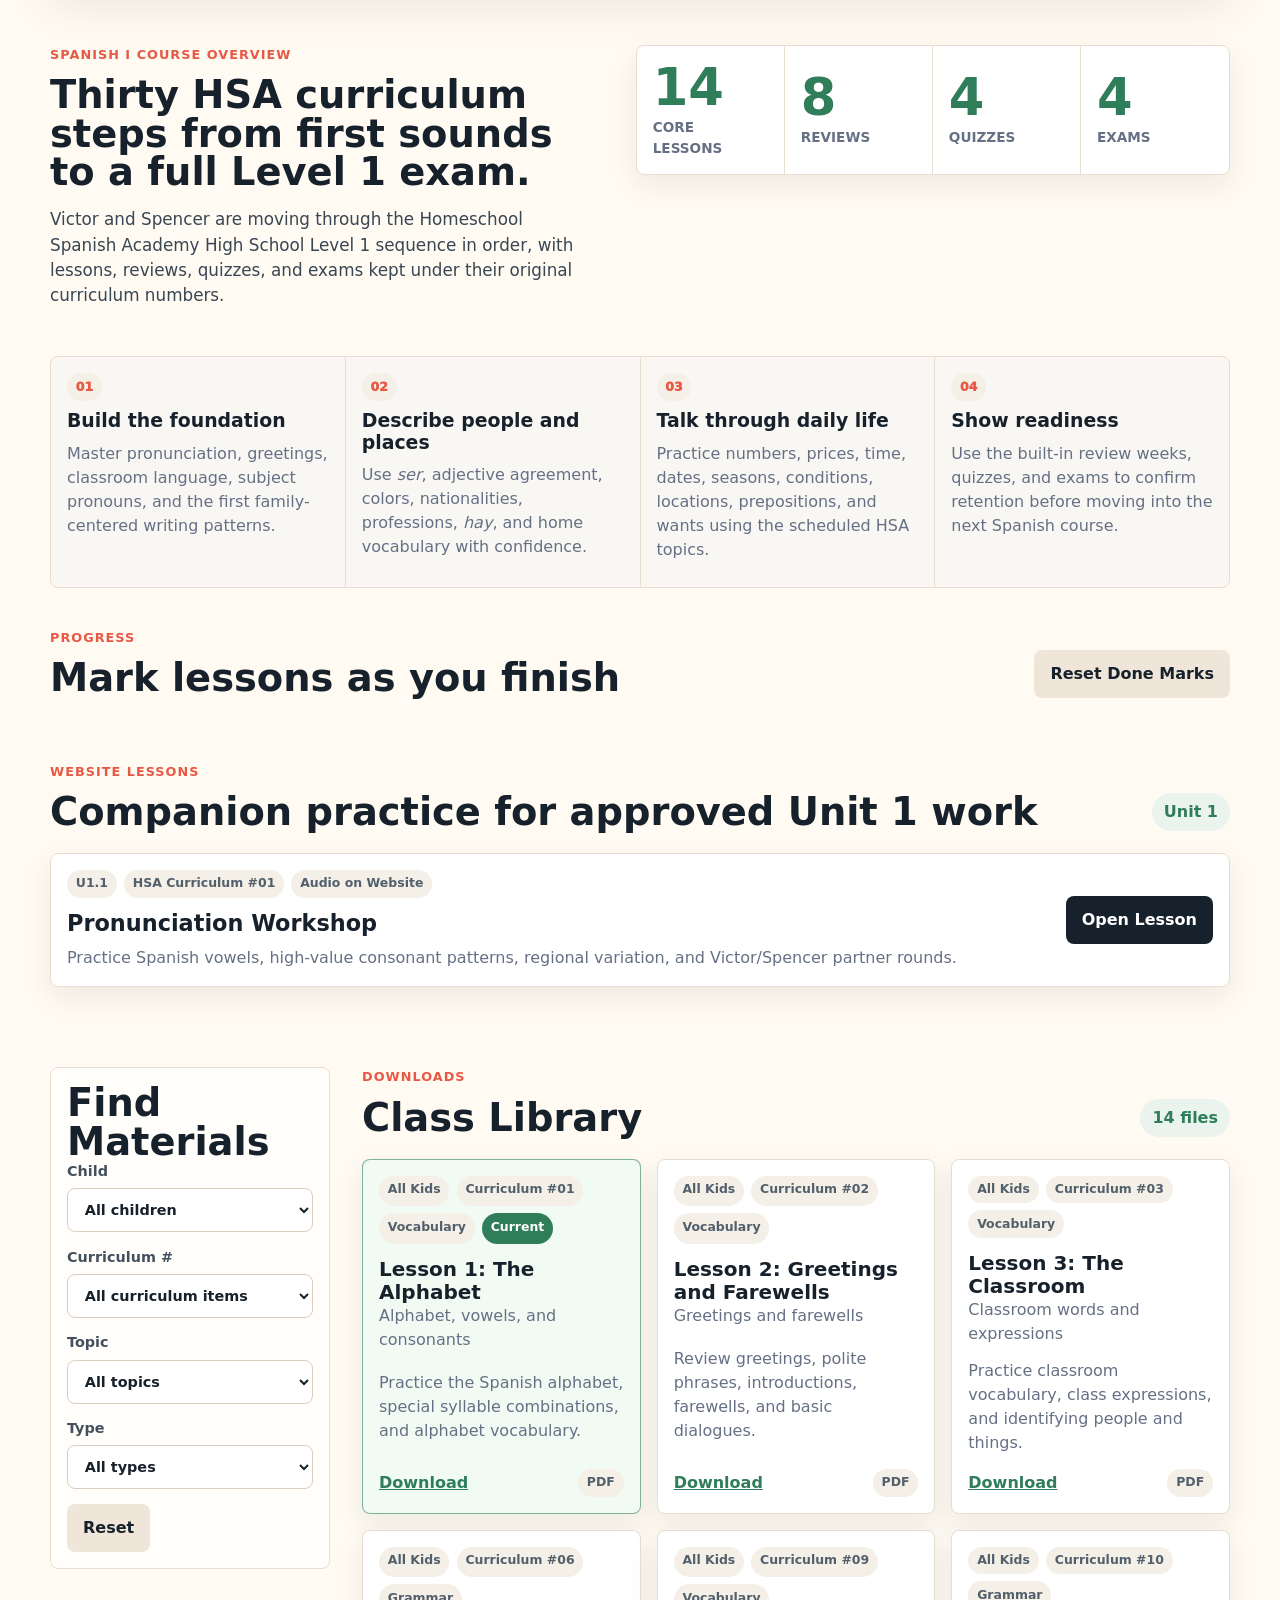
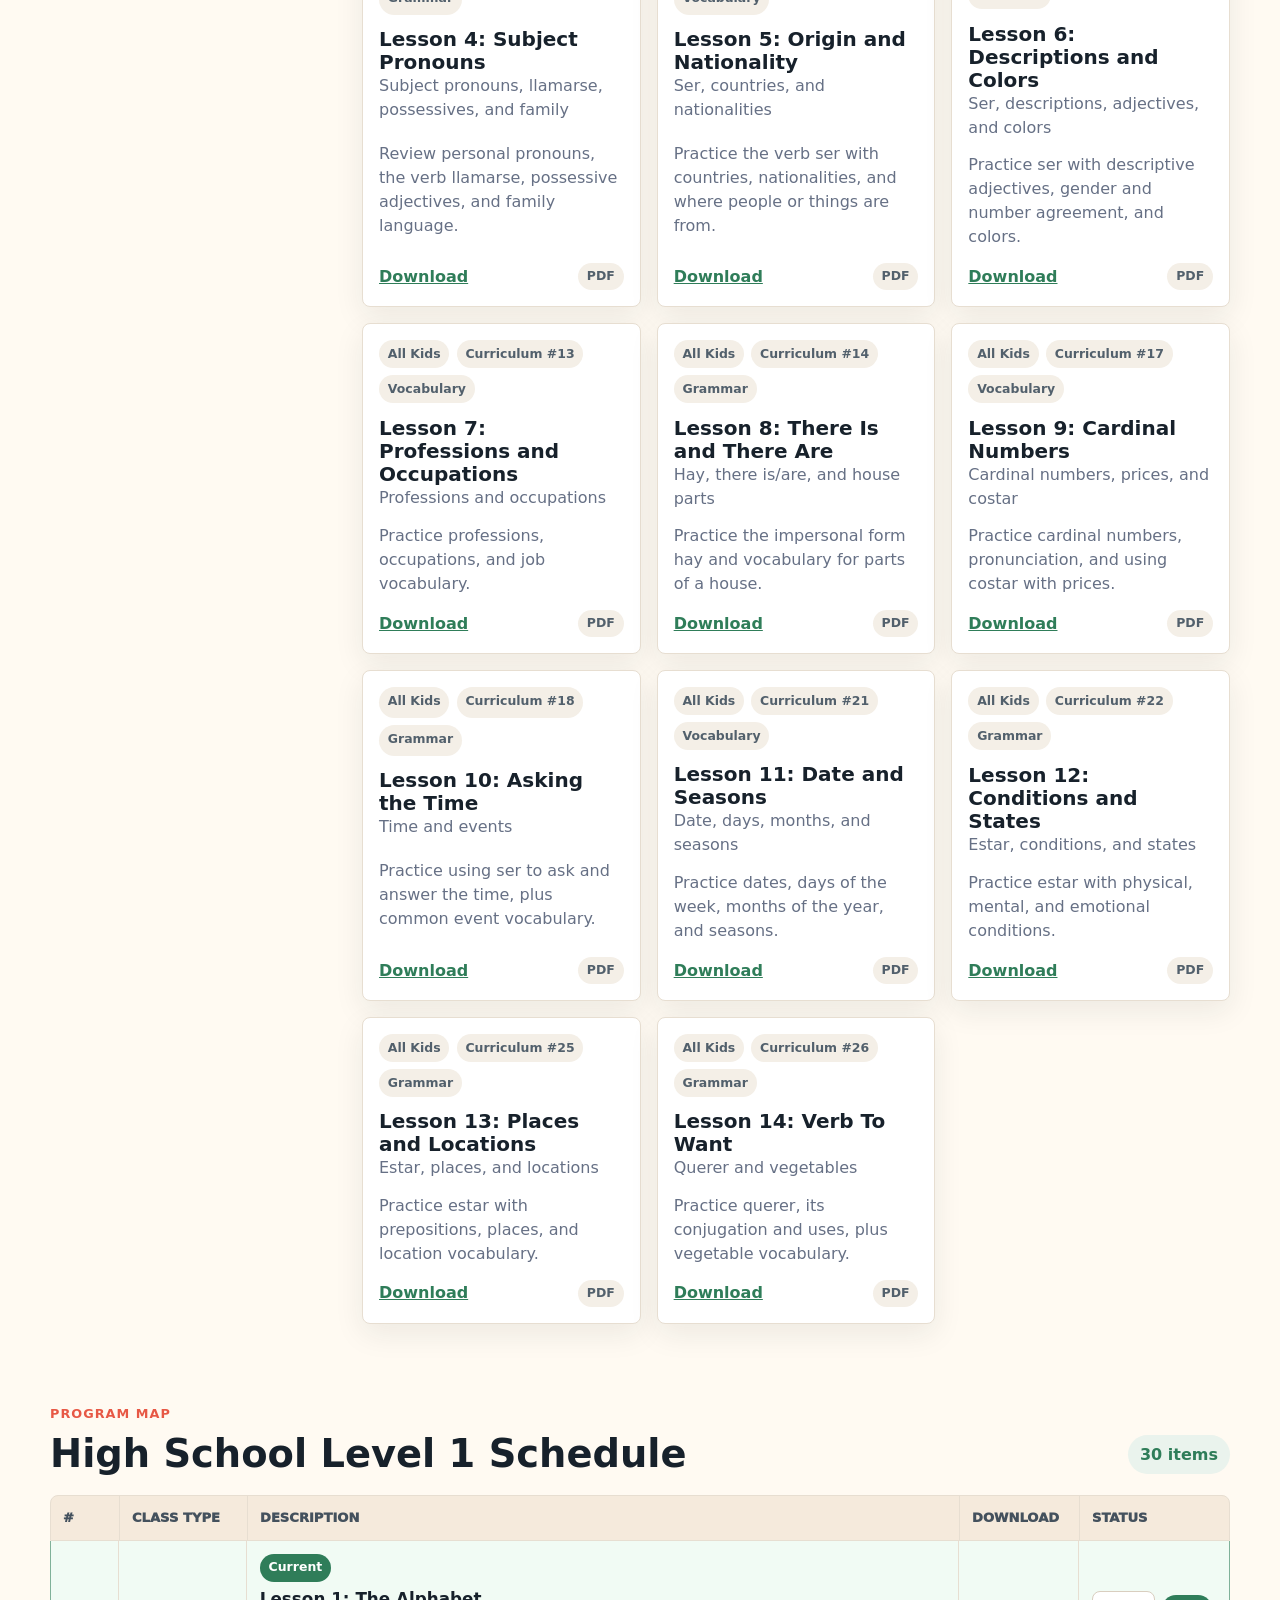
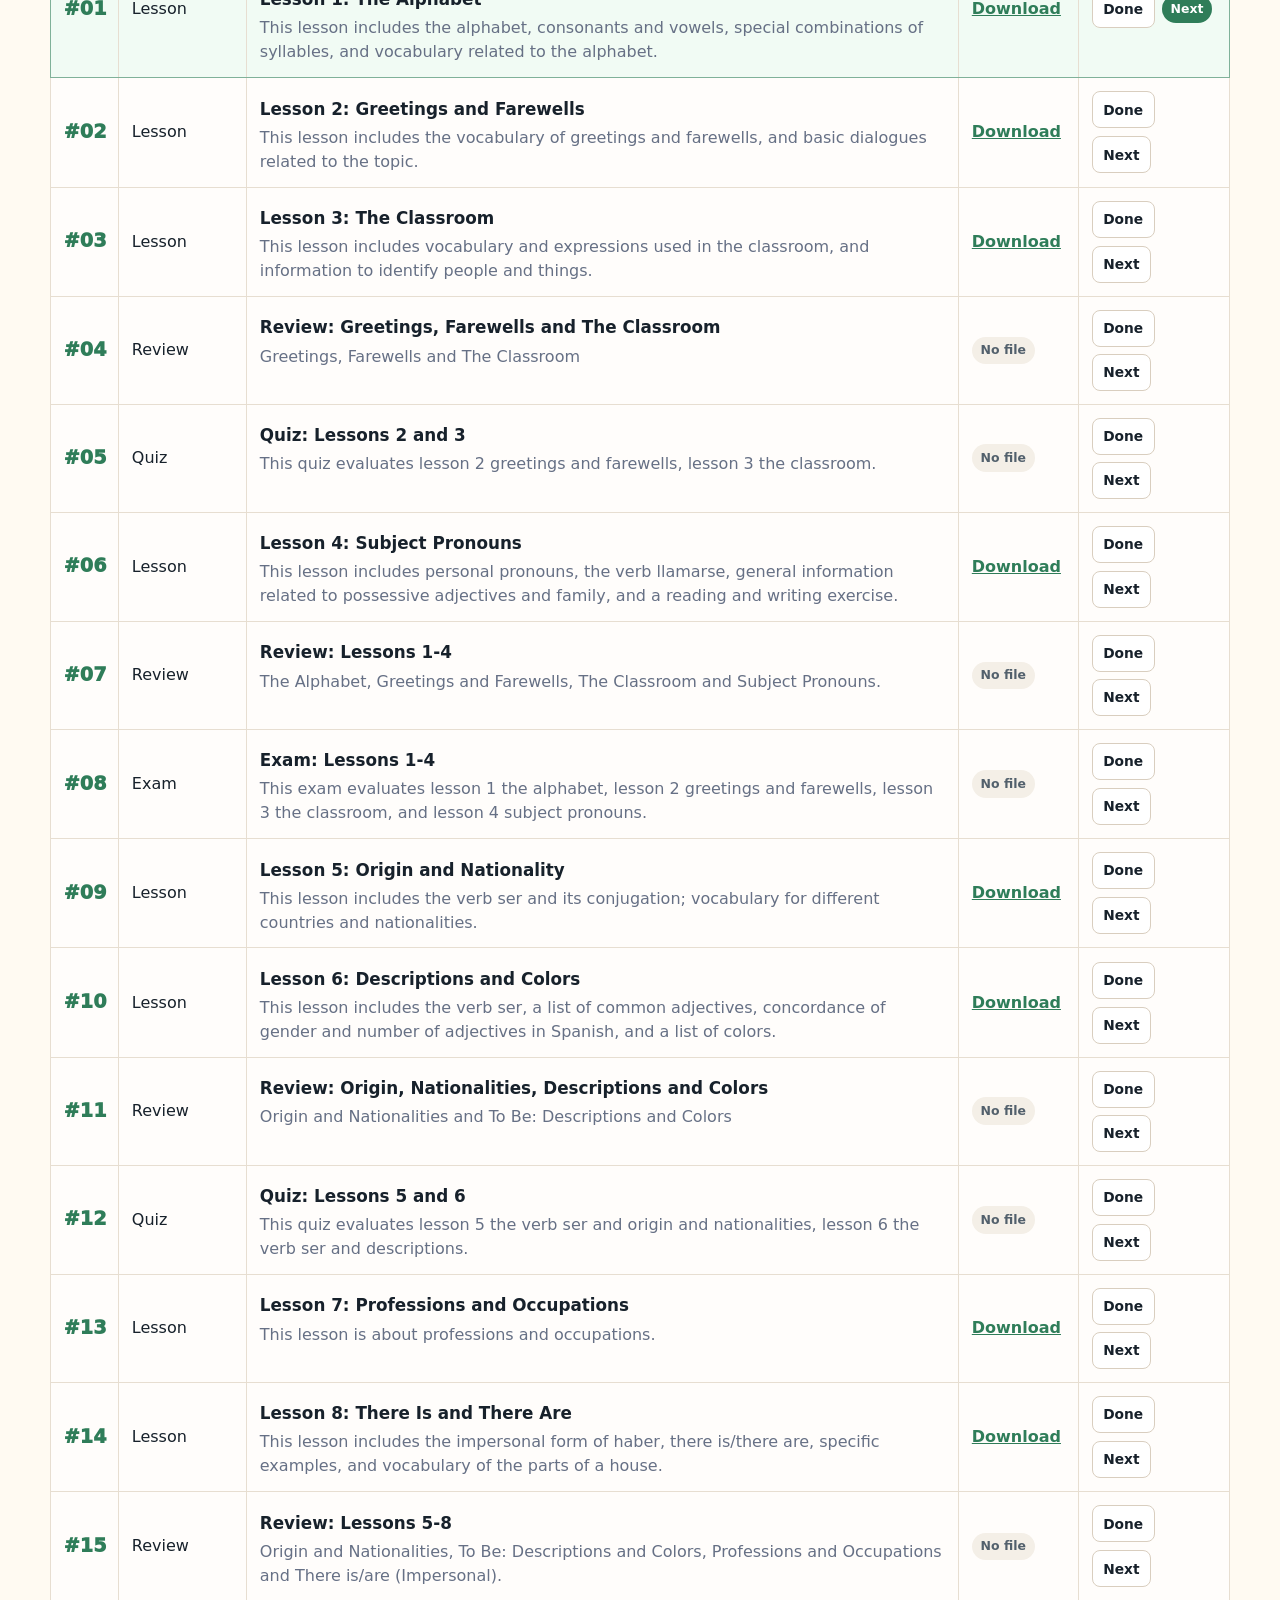
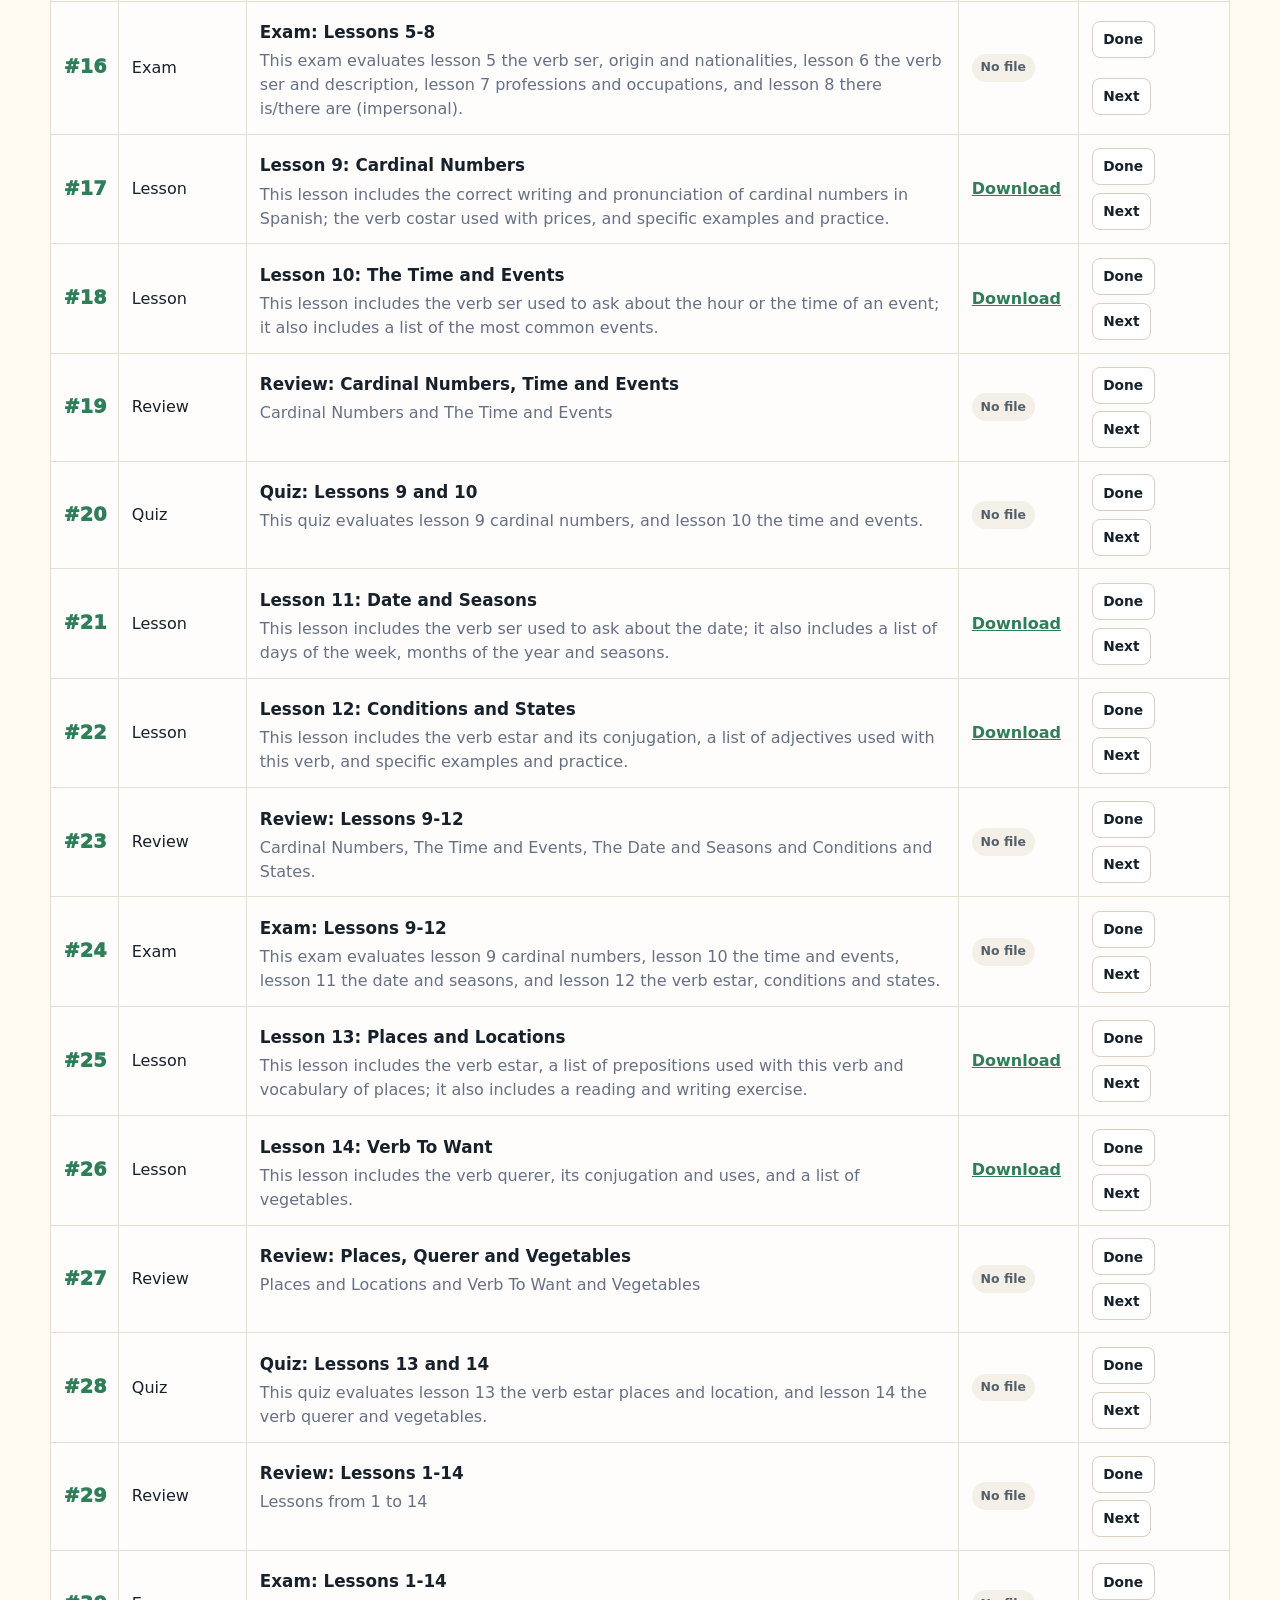
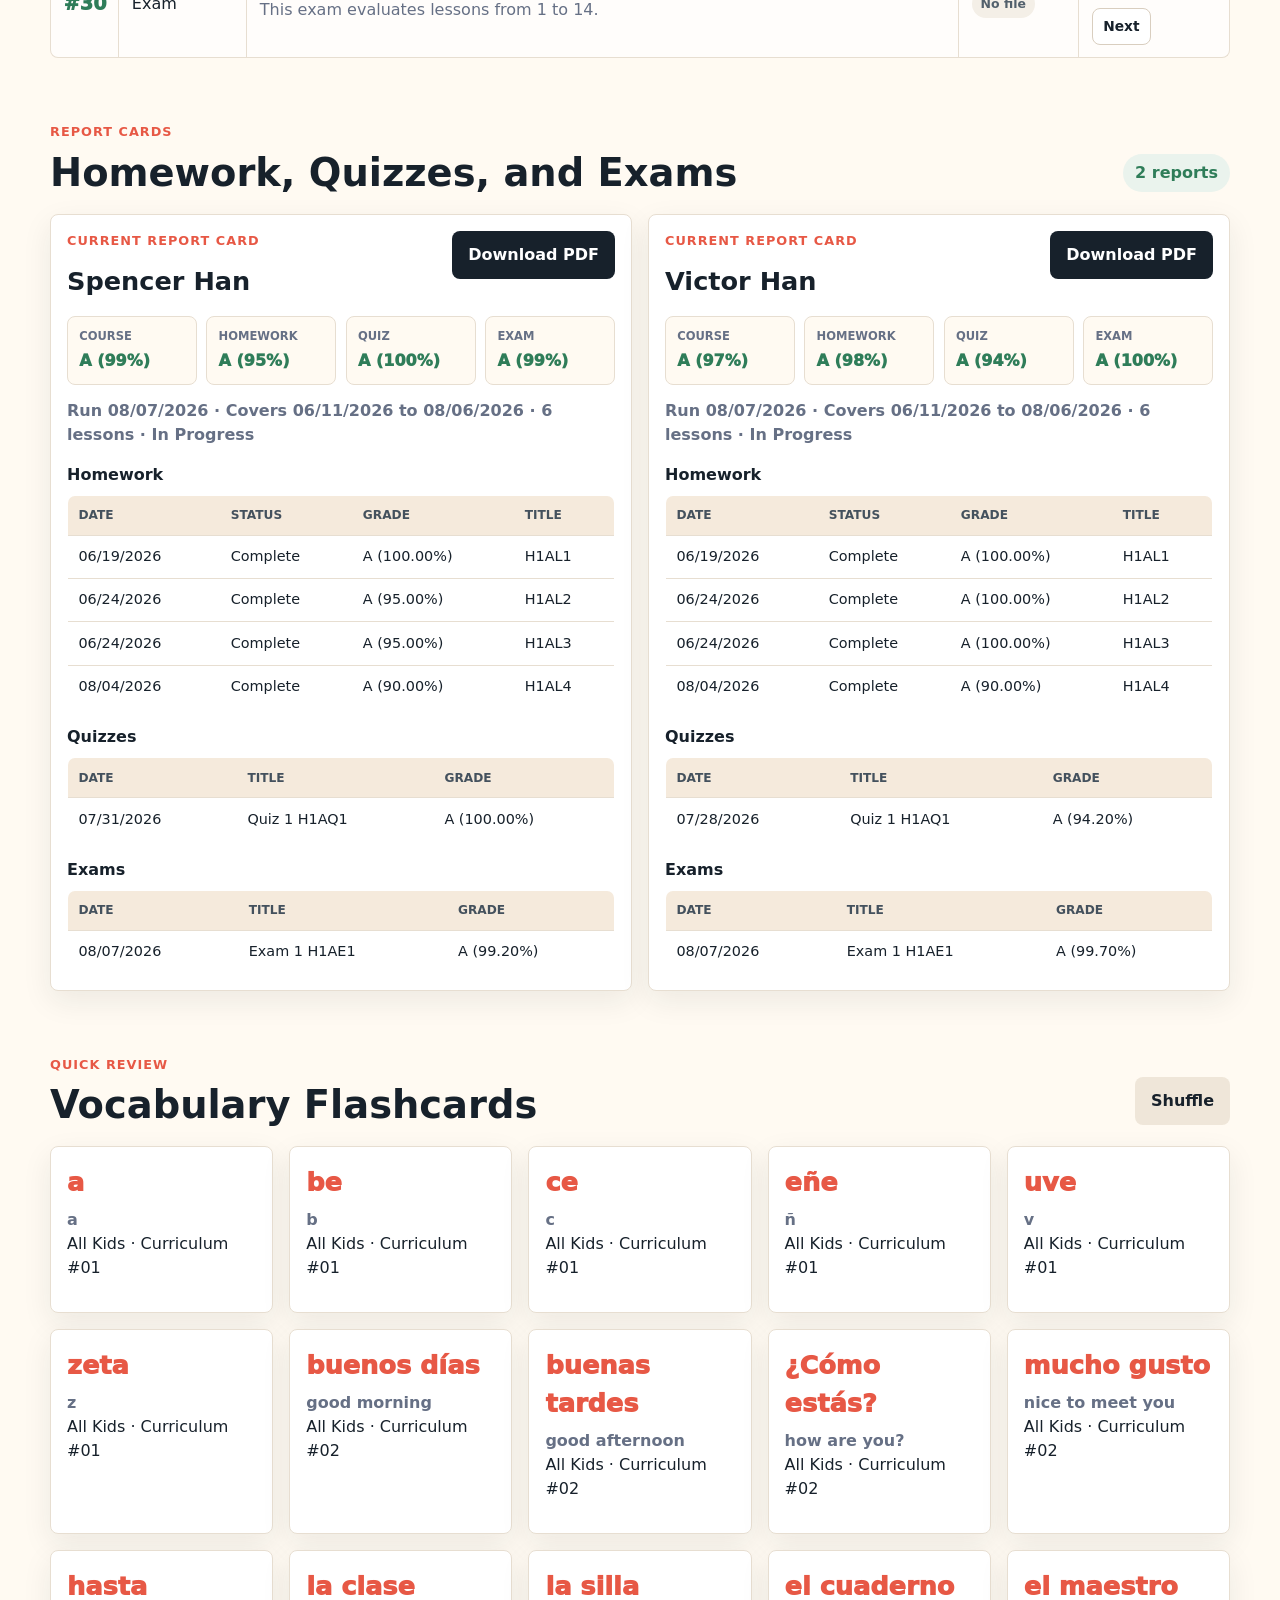
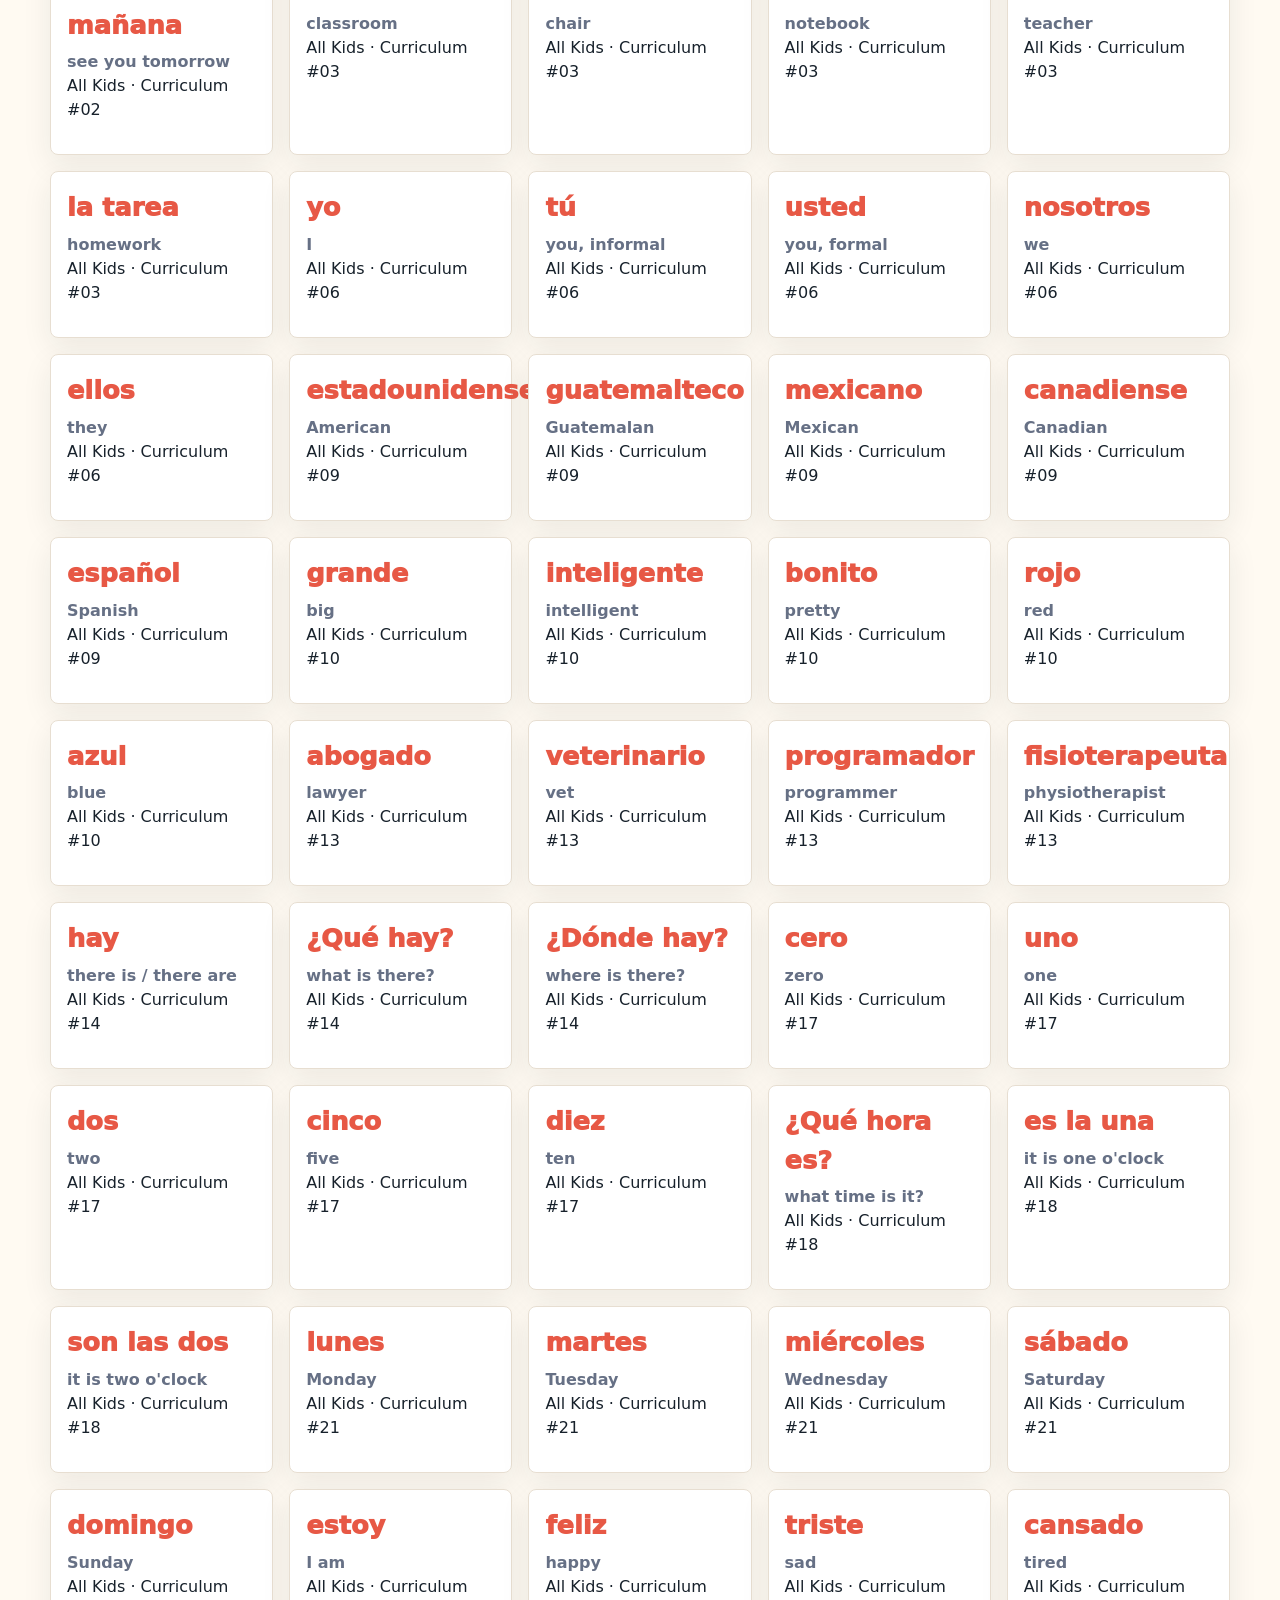
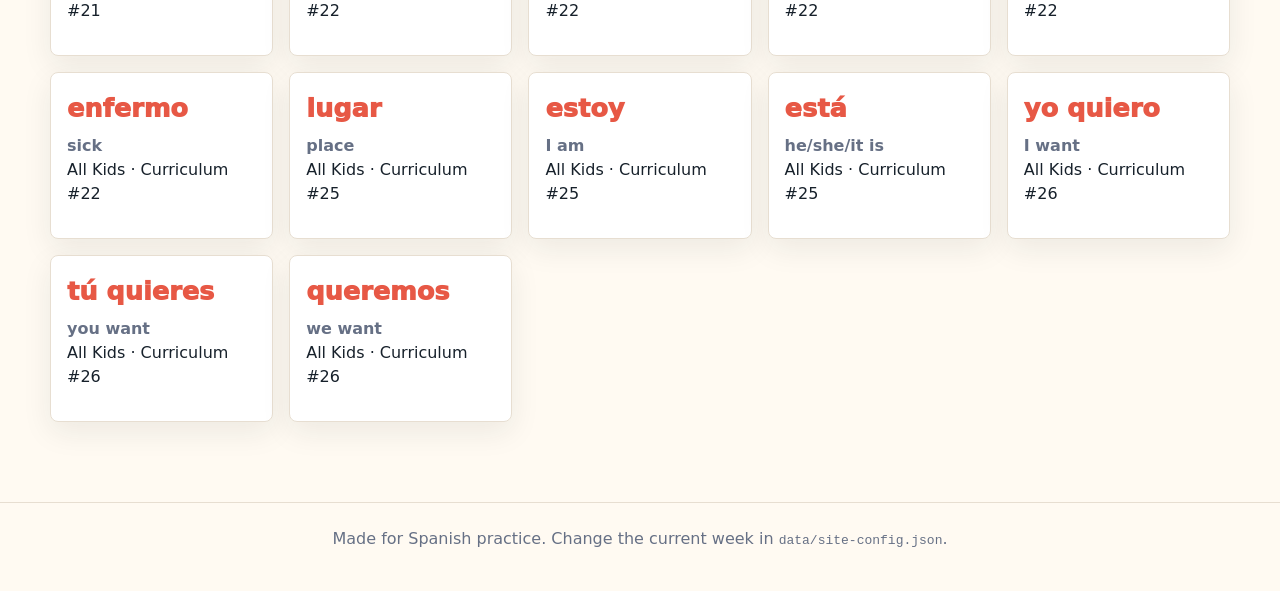
==== commit d00ad093: "Implement U1.1 pronunciation workshop" ====
--- a/index.html
+++ b/index.html
@@ -18,6 +18,7 @@
       <nav aria-label="Main navigation">
         <a href="#current">Current</a>
         <a href="#overview">Overview</a>
+        <a href="#lessons">Lessons</a>
         <a href="#library">Library</a>
         <a href="#schedule">Schedule</a>
         <a href="#reports">Reports</a>
@@ -113,6 +114,28 @@
         <button class="button secondary" id="resetProgress" type="button">Reset Done Marks</button>
       </section>
 
+      <section class="website-lessons" id="lessons">
+        <div class="section-heading">
+          <div>
+            <p class="eyebrow">Website Lessons</p>
+            <h2>Companion practice for approved Unit 1 work</h2>
+          </div>
+          <span class="count">Unit 1</span>
+        </div>
+        <div class="lesson-link-panel">
+          <div>
+            <div class="material-meta">
+              <span class="tag">U1.1</span>
+              <span class="tag">HSA Curriculum #01</span>
+              <span class="tag">Audio on Website</span>
+            </div>
+            <h3>Pronunciation Workshop</h3>
+            <p>Practice Spanish vowels, high-value consonant patterns, regional variation, and Victor/Spencer partner rounds.</p>
+          </div>
+          <a class="button primary" href="lessons/u1-1-pronunciation.html">Open Lesson</a>
+        </div>
+      </section>
+
       <section class="workspace" id="library">
         <aside class="filters" aria-label="Library filters">
           <h2>Find Materials</h2>
--- a/styles.css
+++ b/styles.css
@@ -250,6 +250,7 @@
 .practice,
 .current-week,
 .course-overview,
+.website-lessons,
 .progress-tools,
 .schedule,
 .reports,
@@ -390,6 +391,32 @@
   justify-content: space-between;
   gap: 1rem;
   padding: clamp(1.5rem, 4vw, 2.5rem) 0 0;
+}
+
+.website-lessons {
+  padding: clamp(2rem, 6vw, 4rem) 0 0;
+}
+
+.lesson-link-panel {
+  display: grid;
+  grid-template-columns: minmax(0, 1fr) auto;
+  gap: 1rem;
+  align-items: center;
+  border: 1px solid var(--line);
+  border-radius: 8px;
+  padding: 1rem;
+  background: var(--surface);
+  box-shadow: 0 10px 30px rgba(23, 33, 43, 0.08);
+}
+
+.lesson-link-panel h3 {
+  margin: 0.6rem 0 0.35rem;
+  font-size: 1.4rem;
+}
+
+.lesson-link-panel p {
+  margin-bottom: 0;
+  color: var(--muted);
 }
 
 .workspace {
@@ -877,6 +904,7 @@
   .hero,
   .workspace,
   .course-overview,
+  .lesson-link-panel,
   .current-panel,
   .admin-grid {
     grid-template-columns: 1fr;
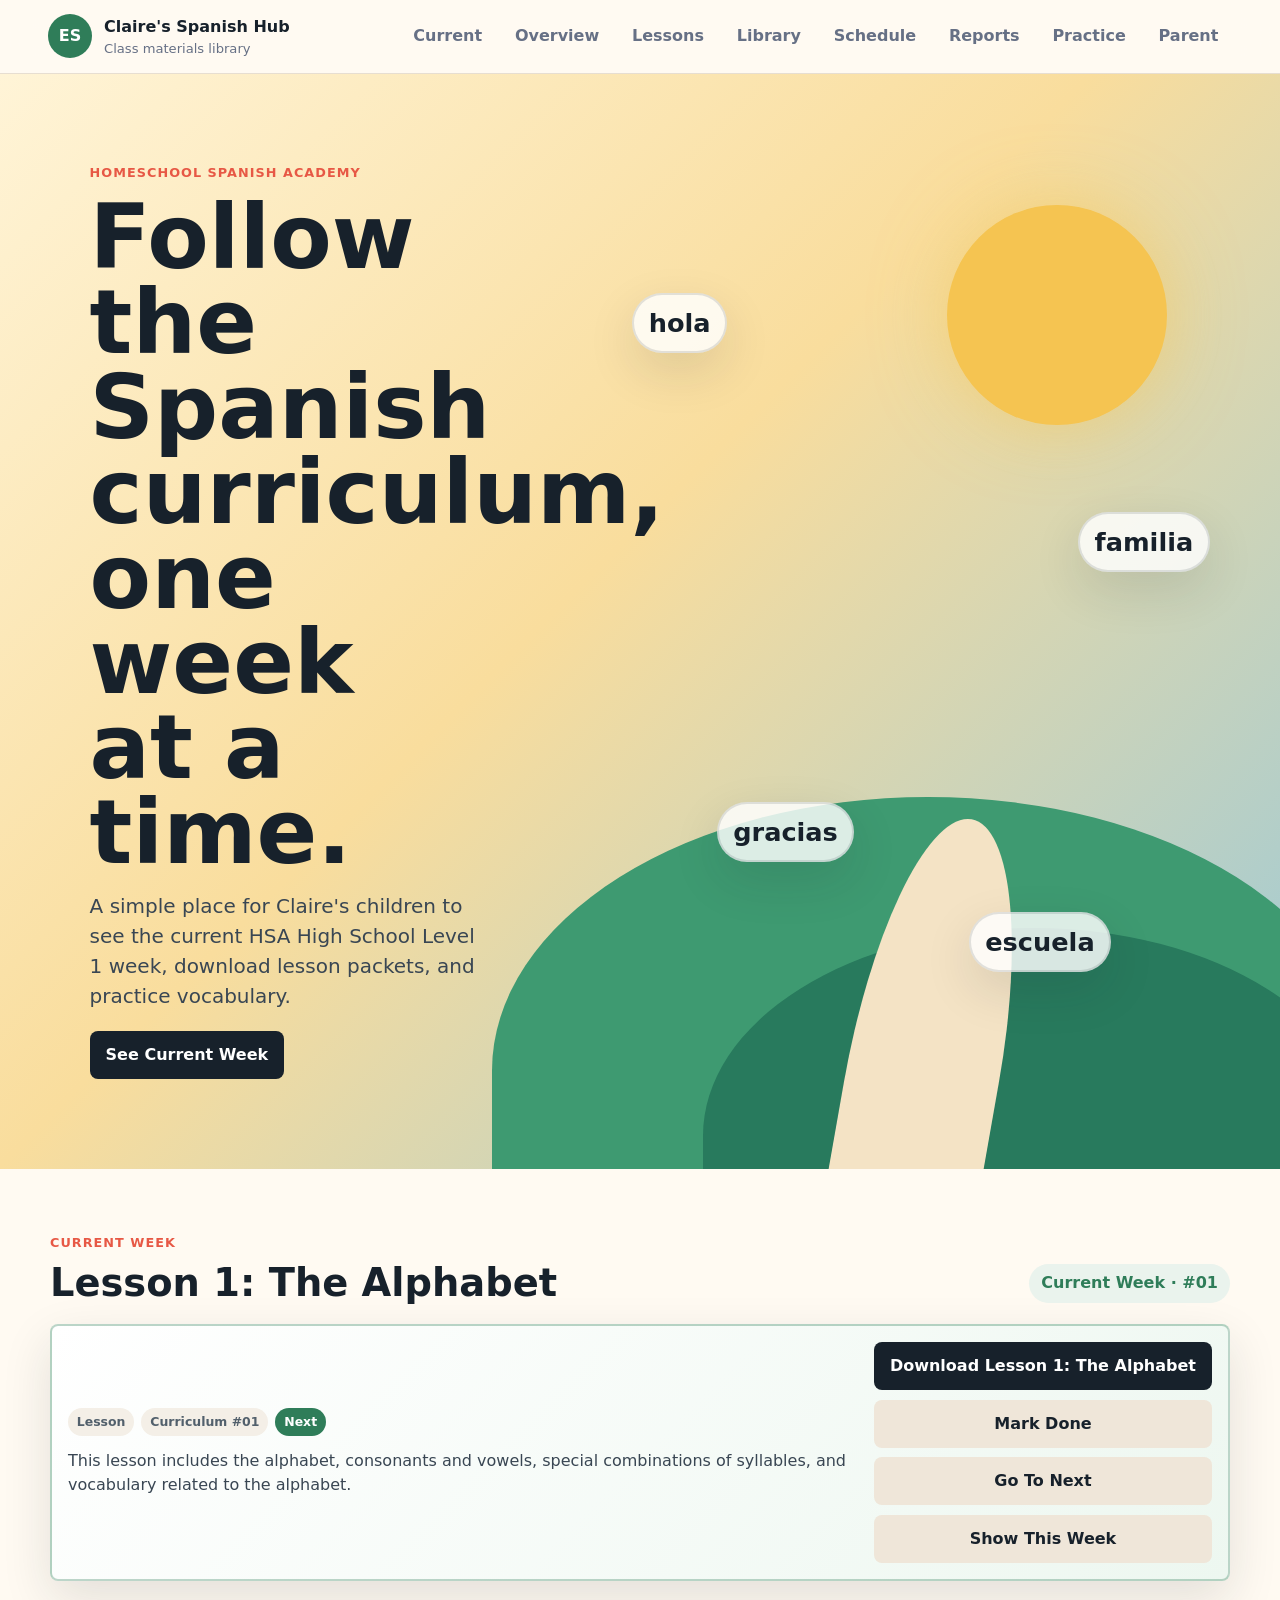
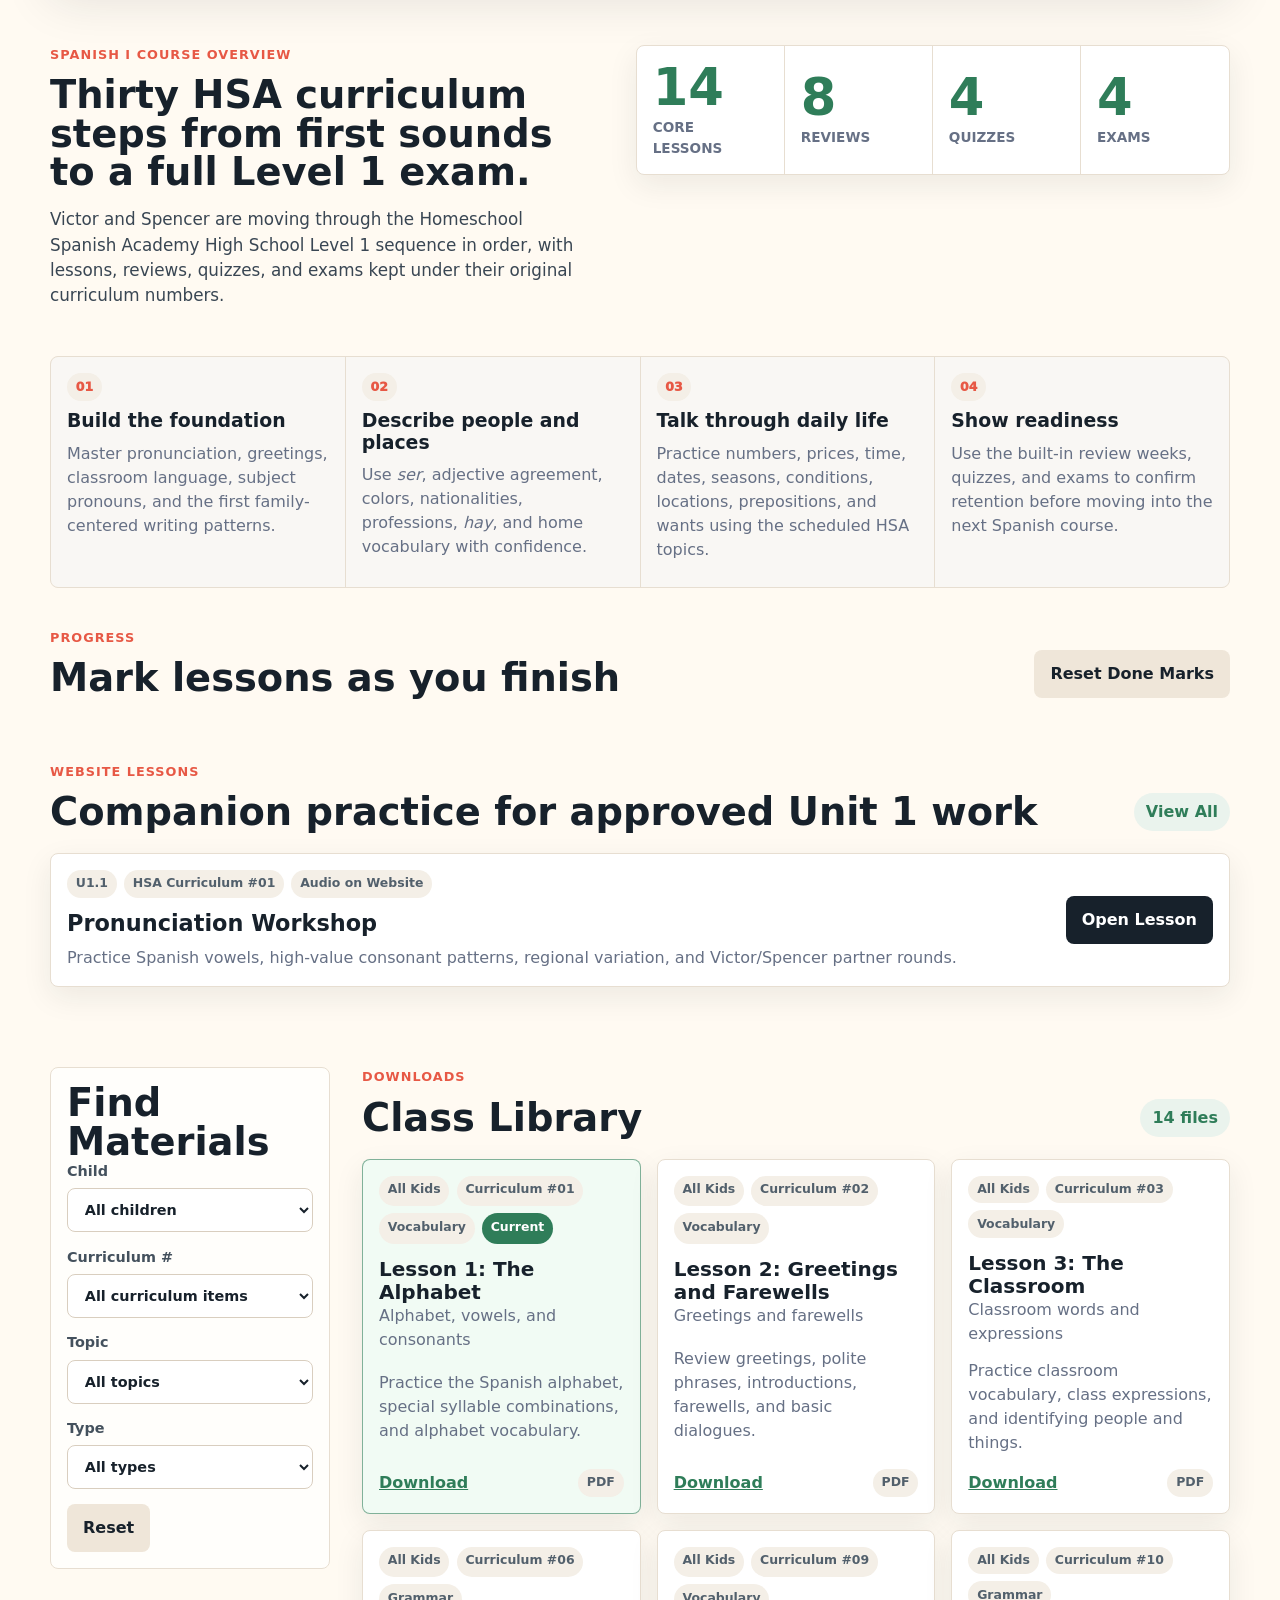
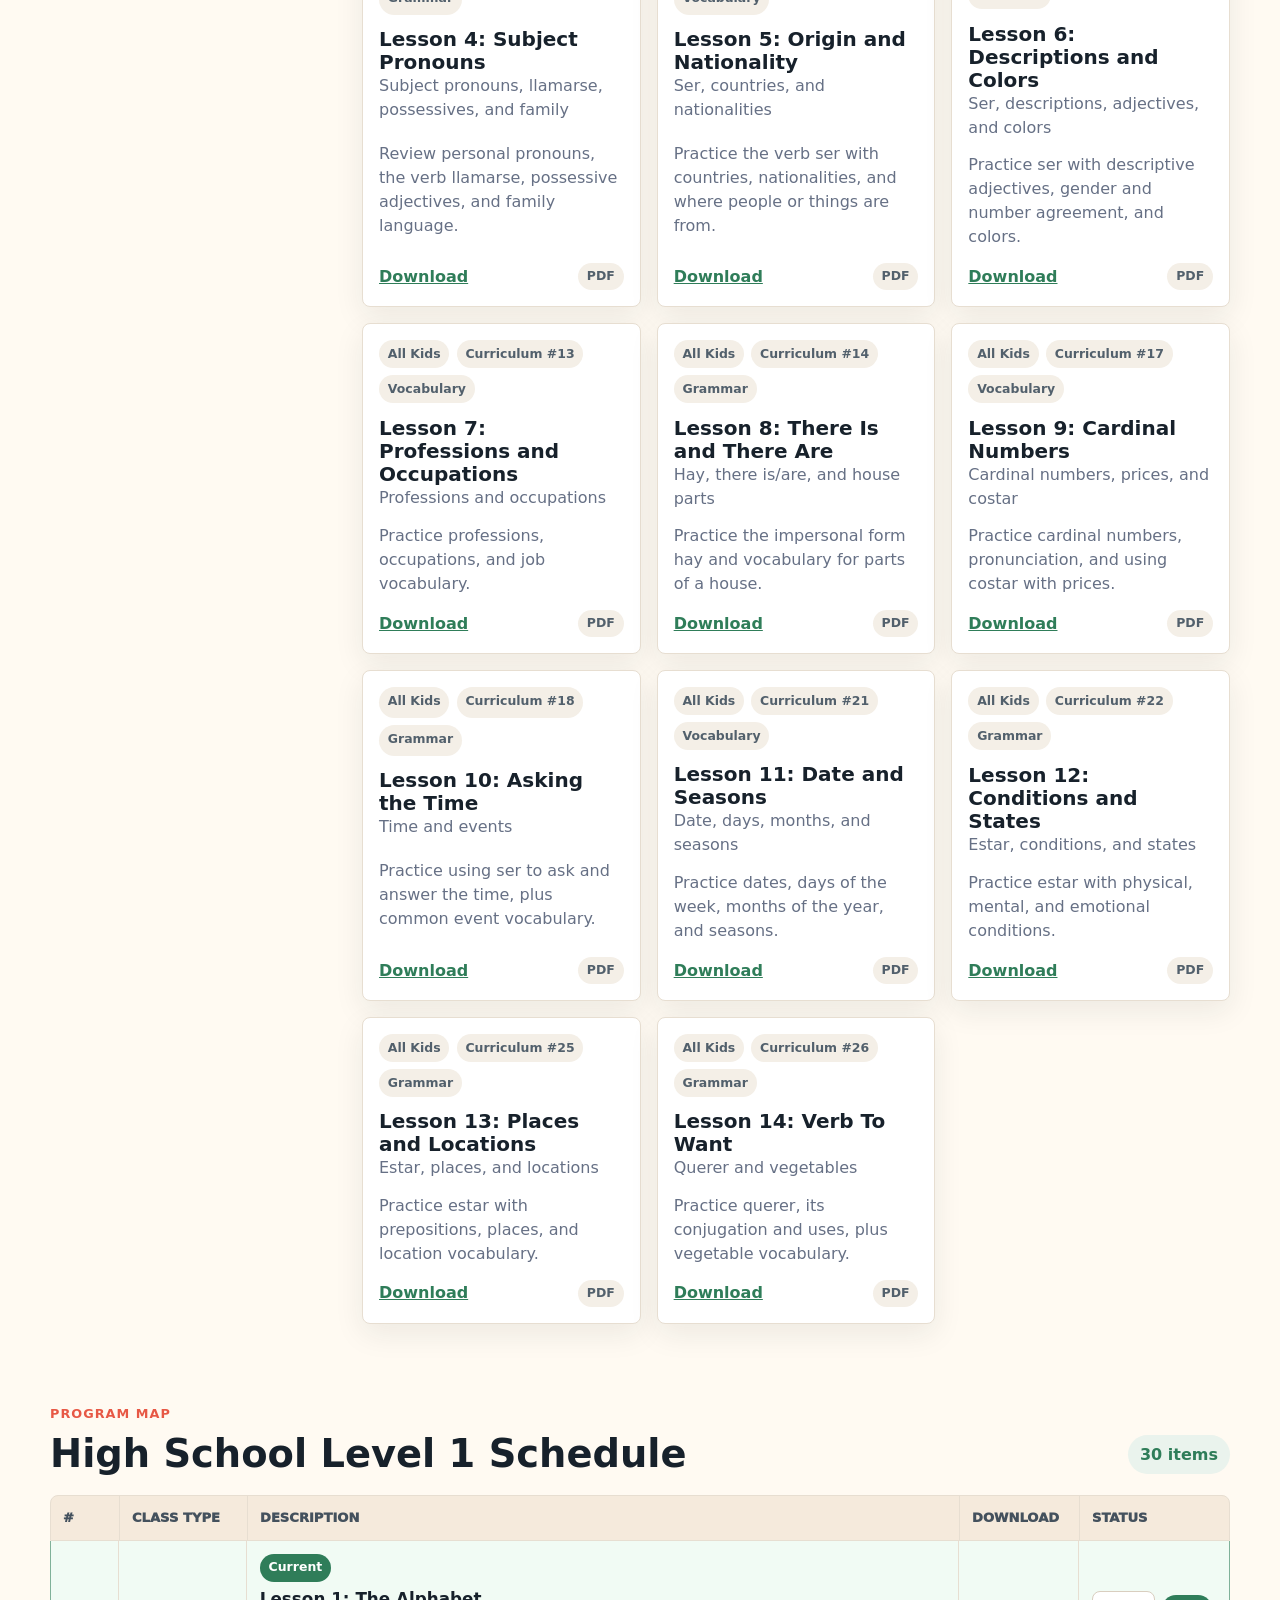
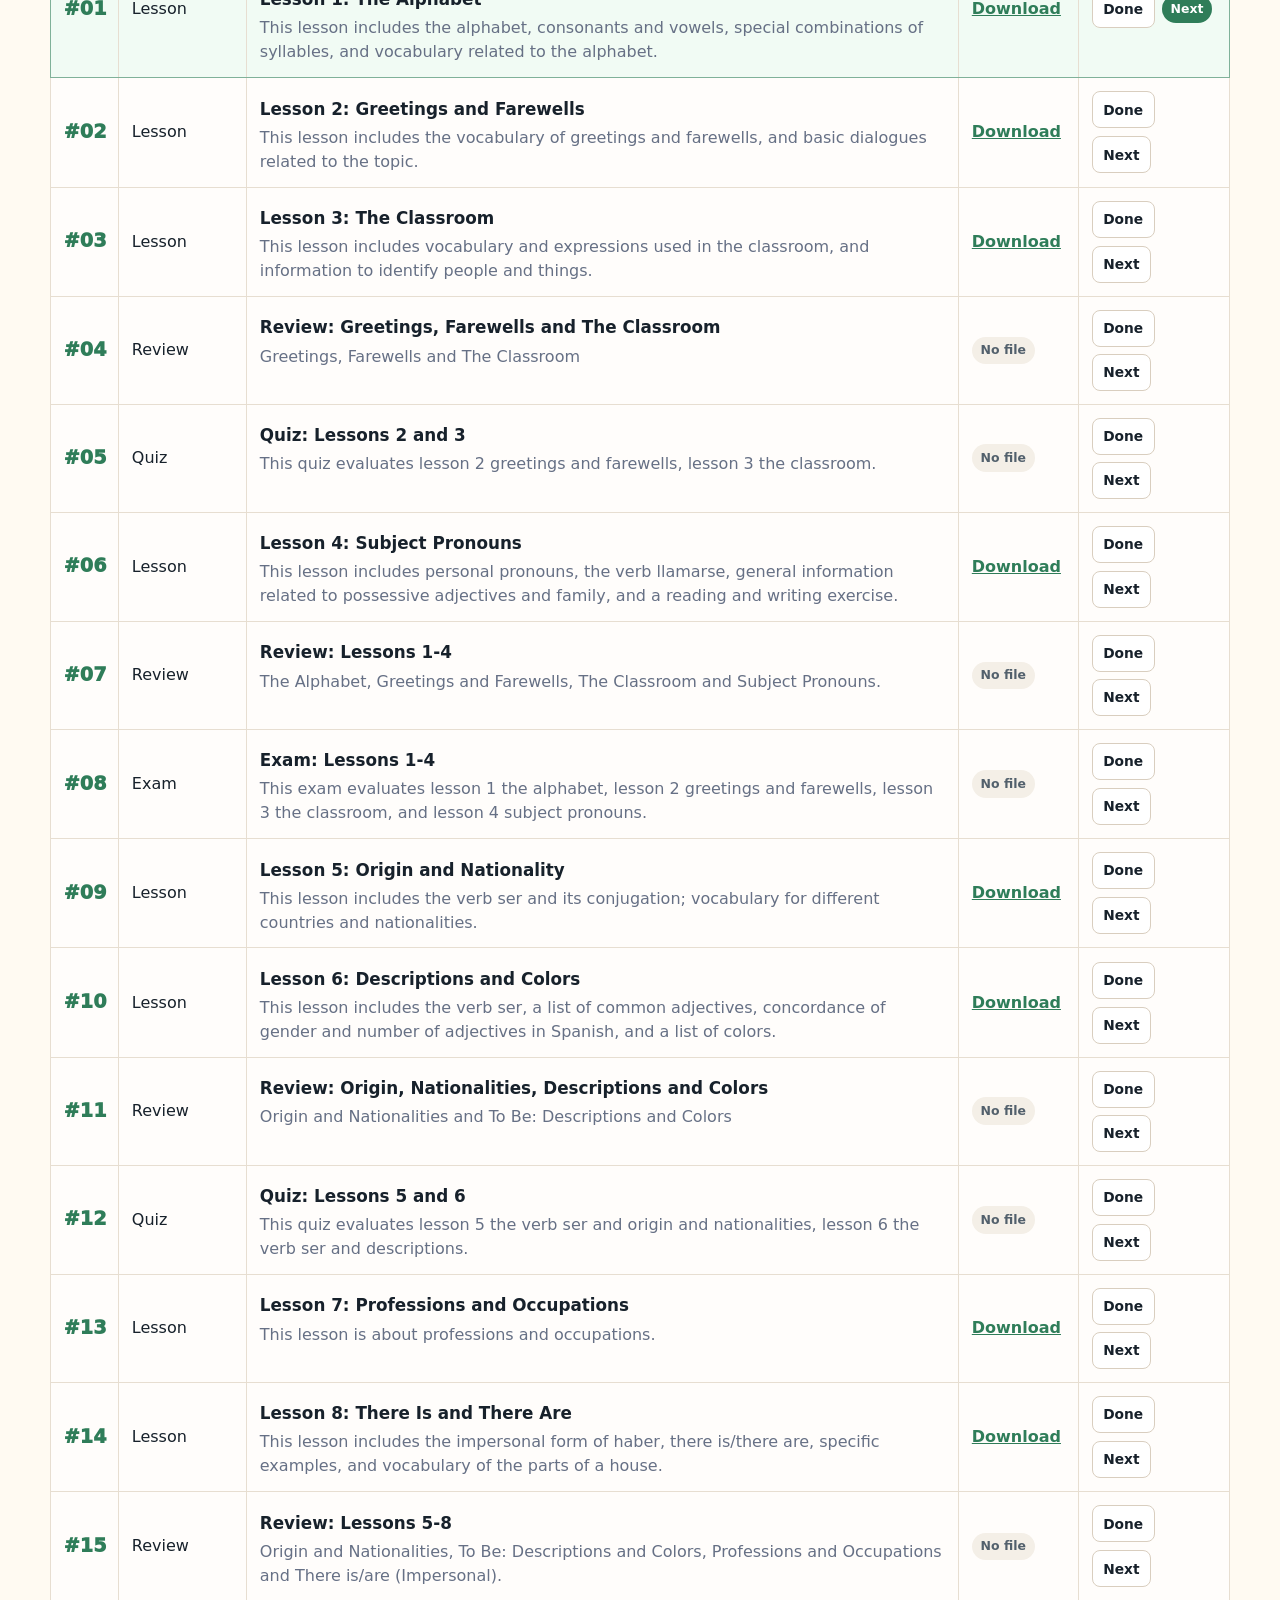
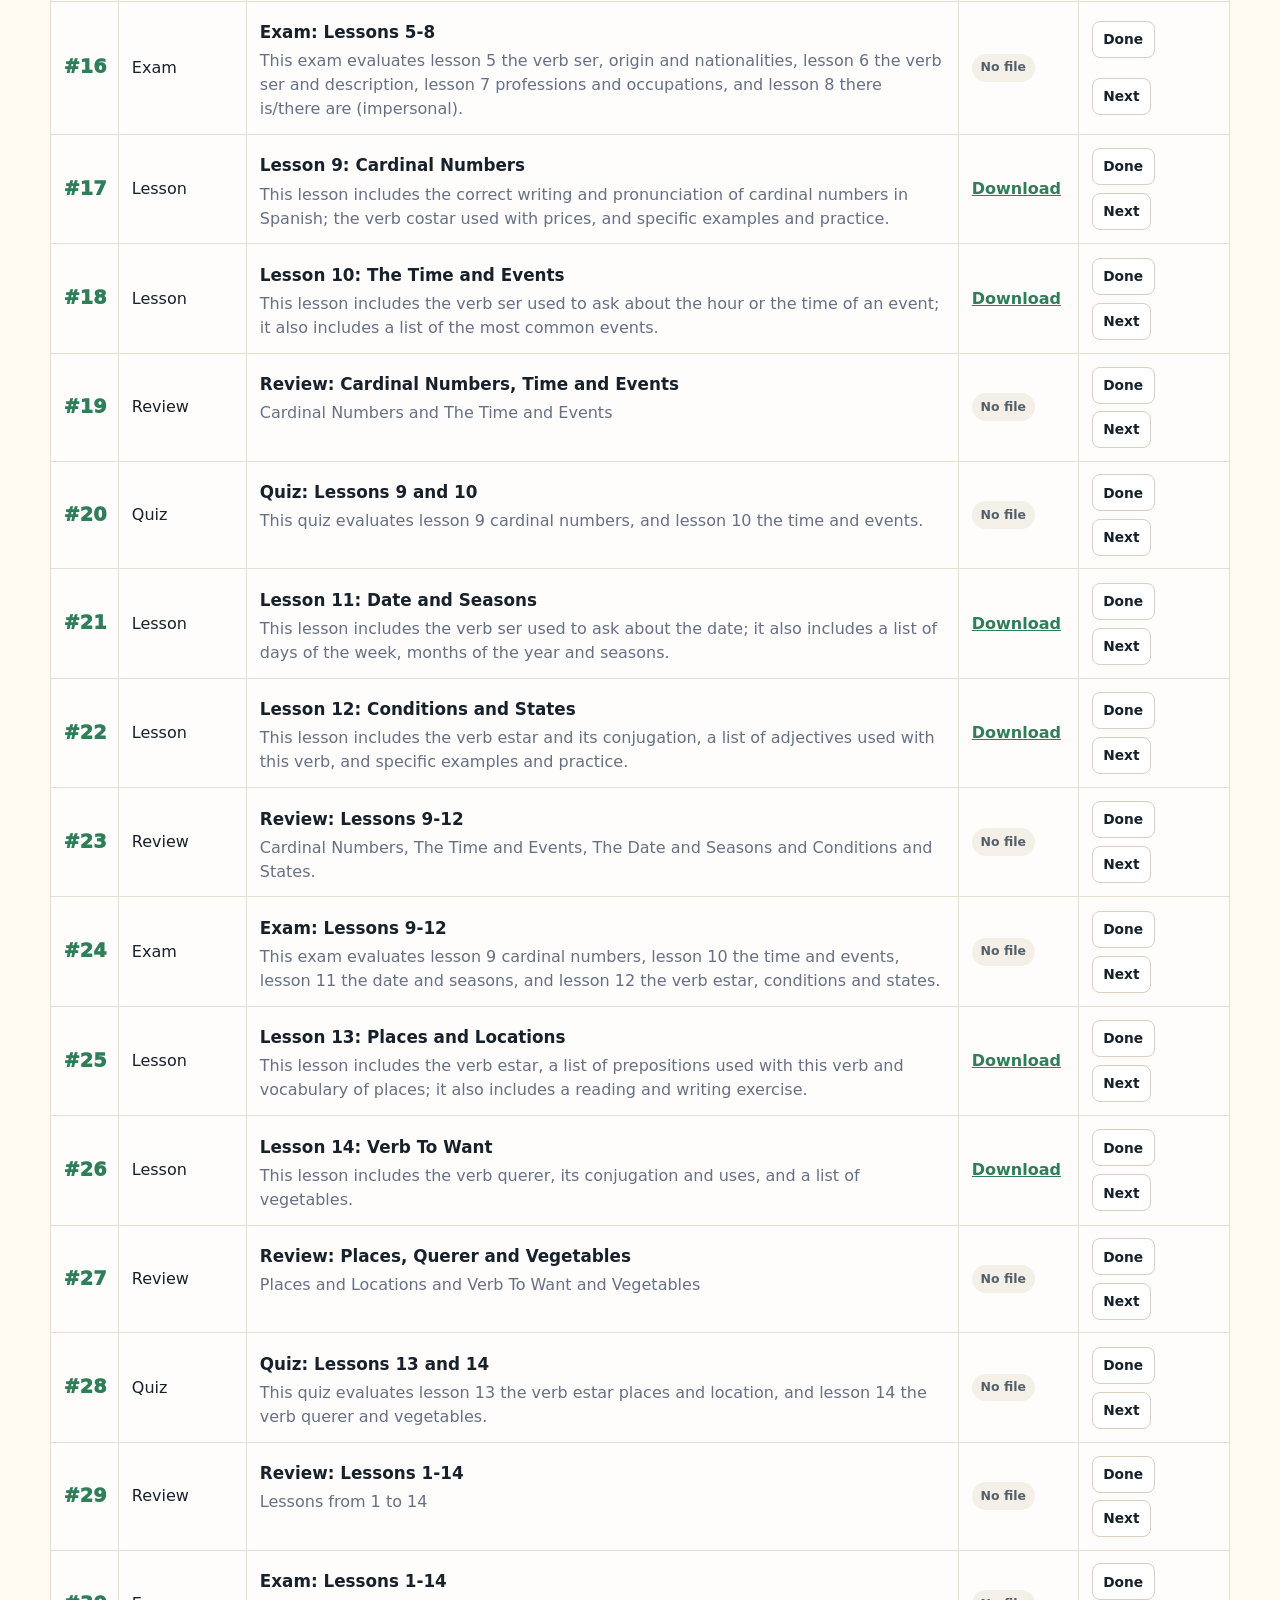
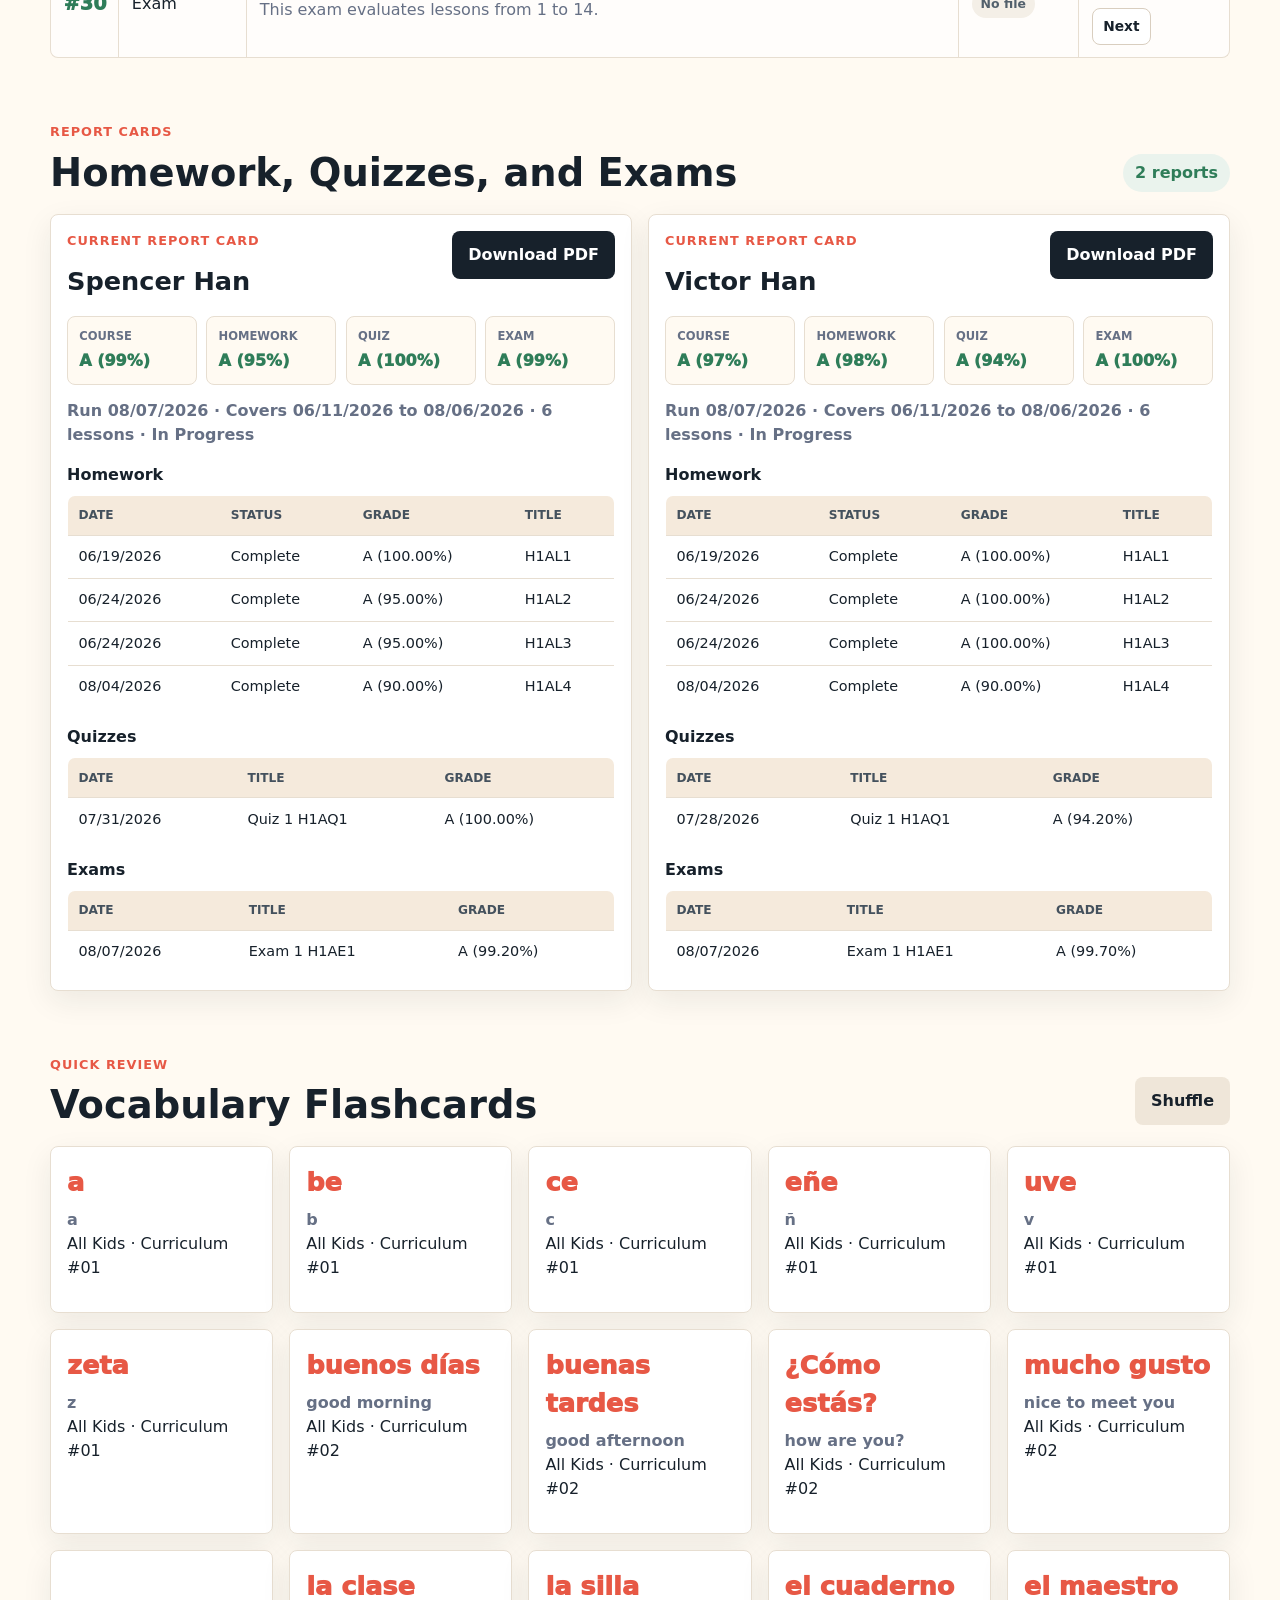
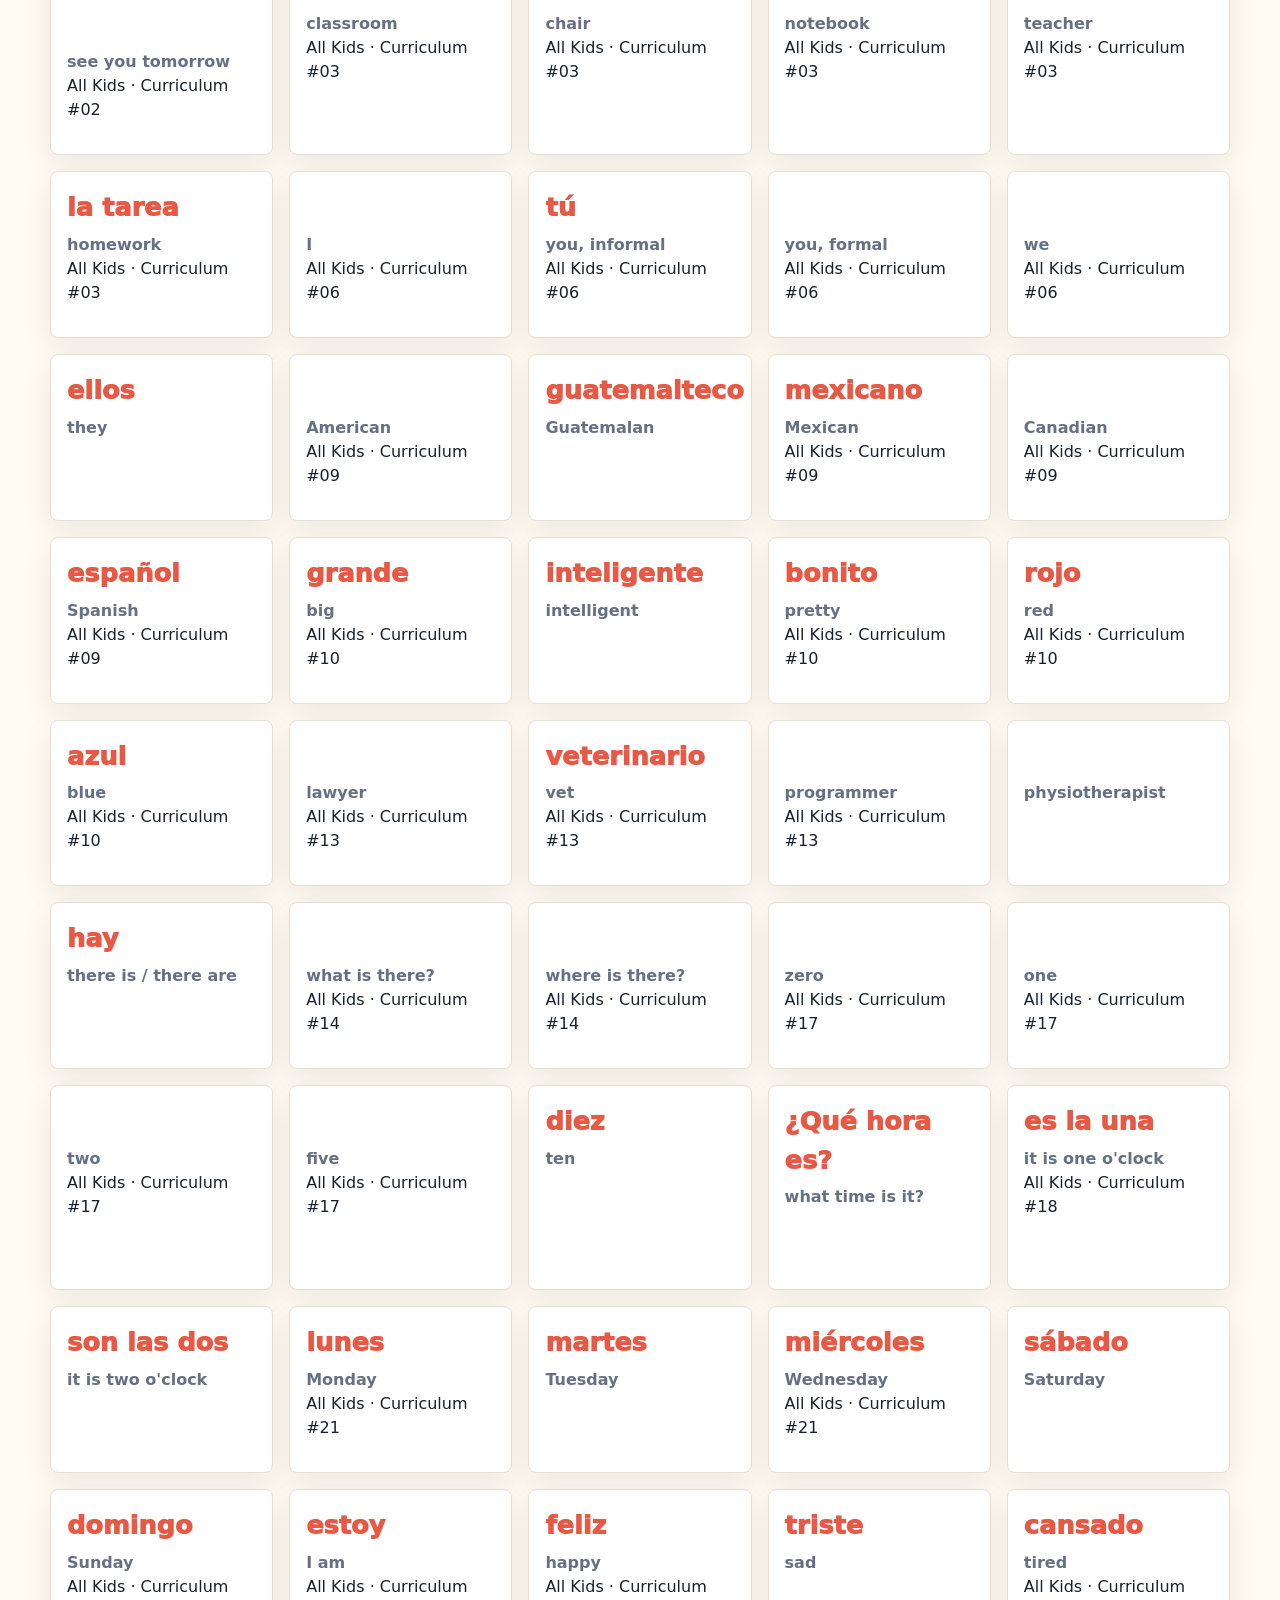
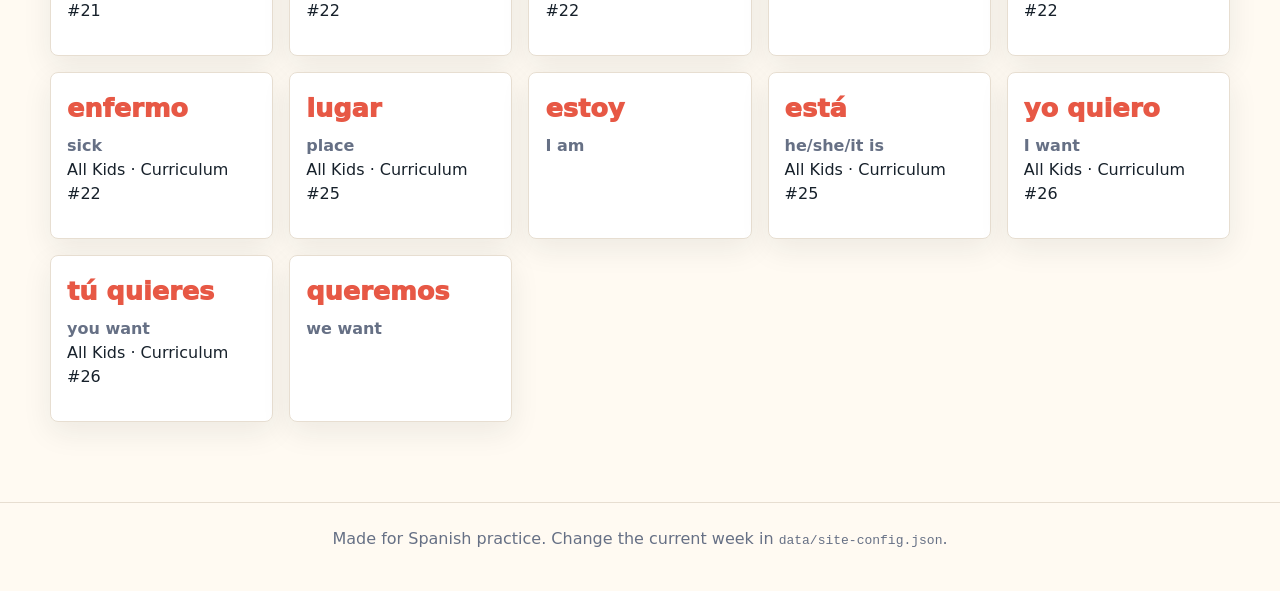
==== commit 91c12caa: "Clean up website lesson structure" ====
--- a/index.html
+++ b/index.html
@@ -120,7 +120,7 @@
             <p class="eyebrow">Website Lessons</p>
             <h2>Companion practice for approved Unit 1 work</h2>
           </div>
-          <span class="count">Unit 1</span>
+          <a class="count" href="lessons/">View All</a>
         </div>
         <div class="lesson-link-panel">
           <div>
--- a/styles.css
+++ b/styles.css
@@ -471,6 +471,7 @@
   background: #eaf3ed;
   color: var(--green);
   font-weight: 900;
+  text-decoration: none;
   white-space: nowrap;
 }
 
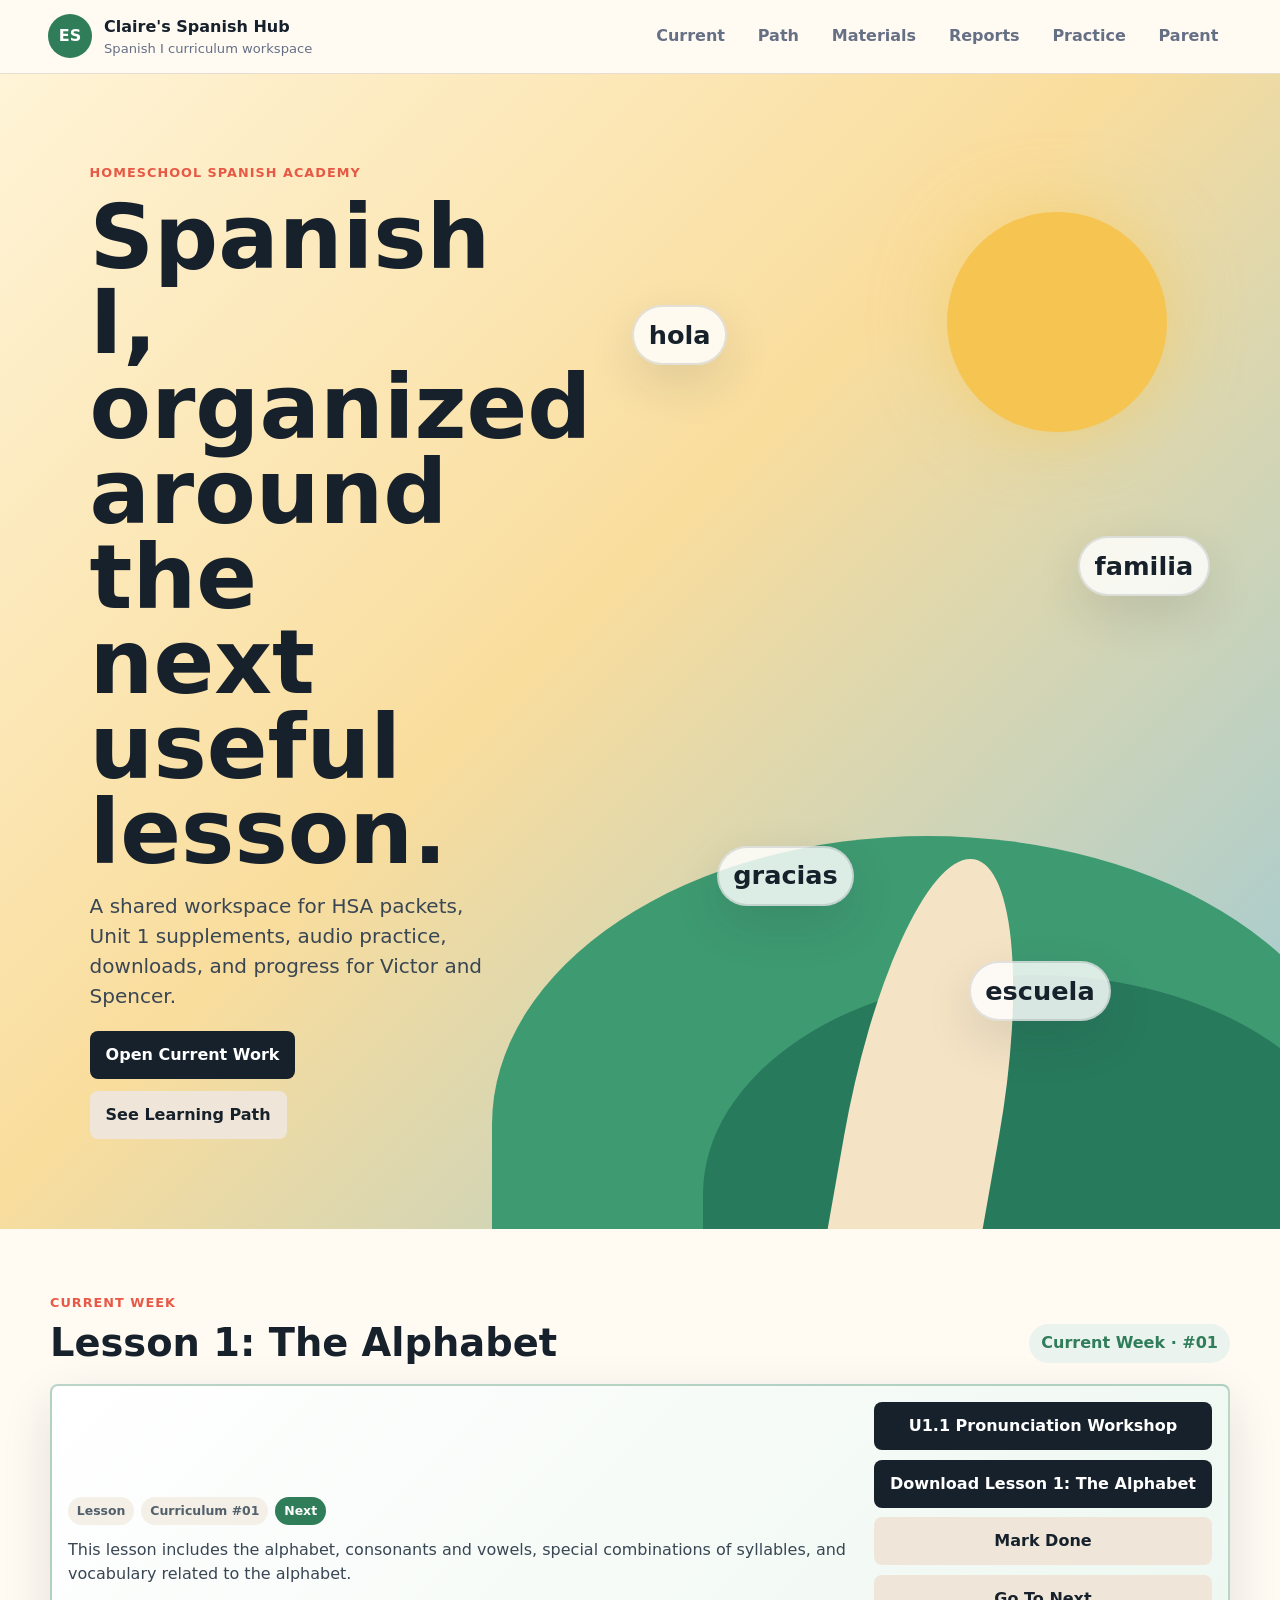
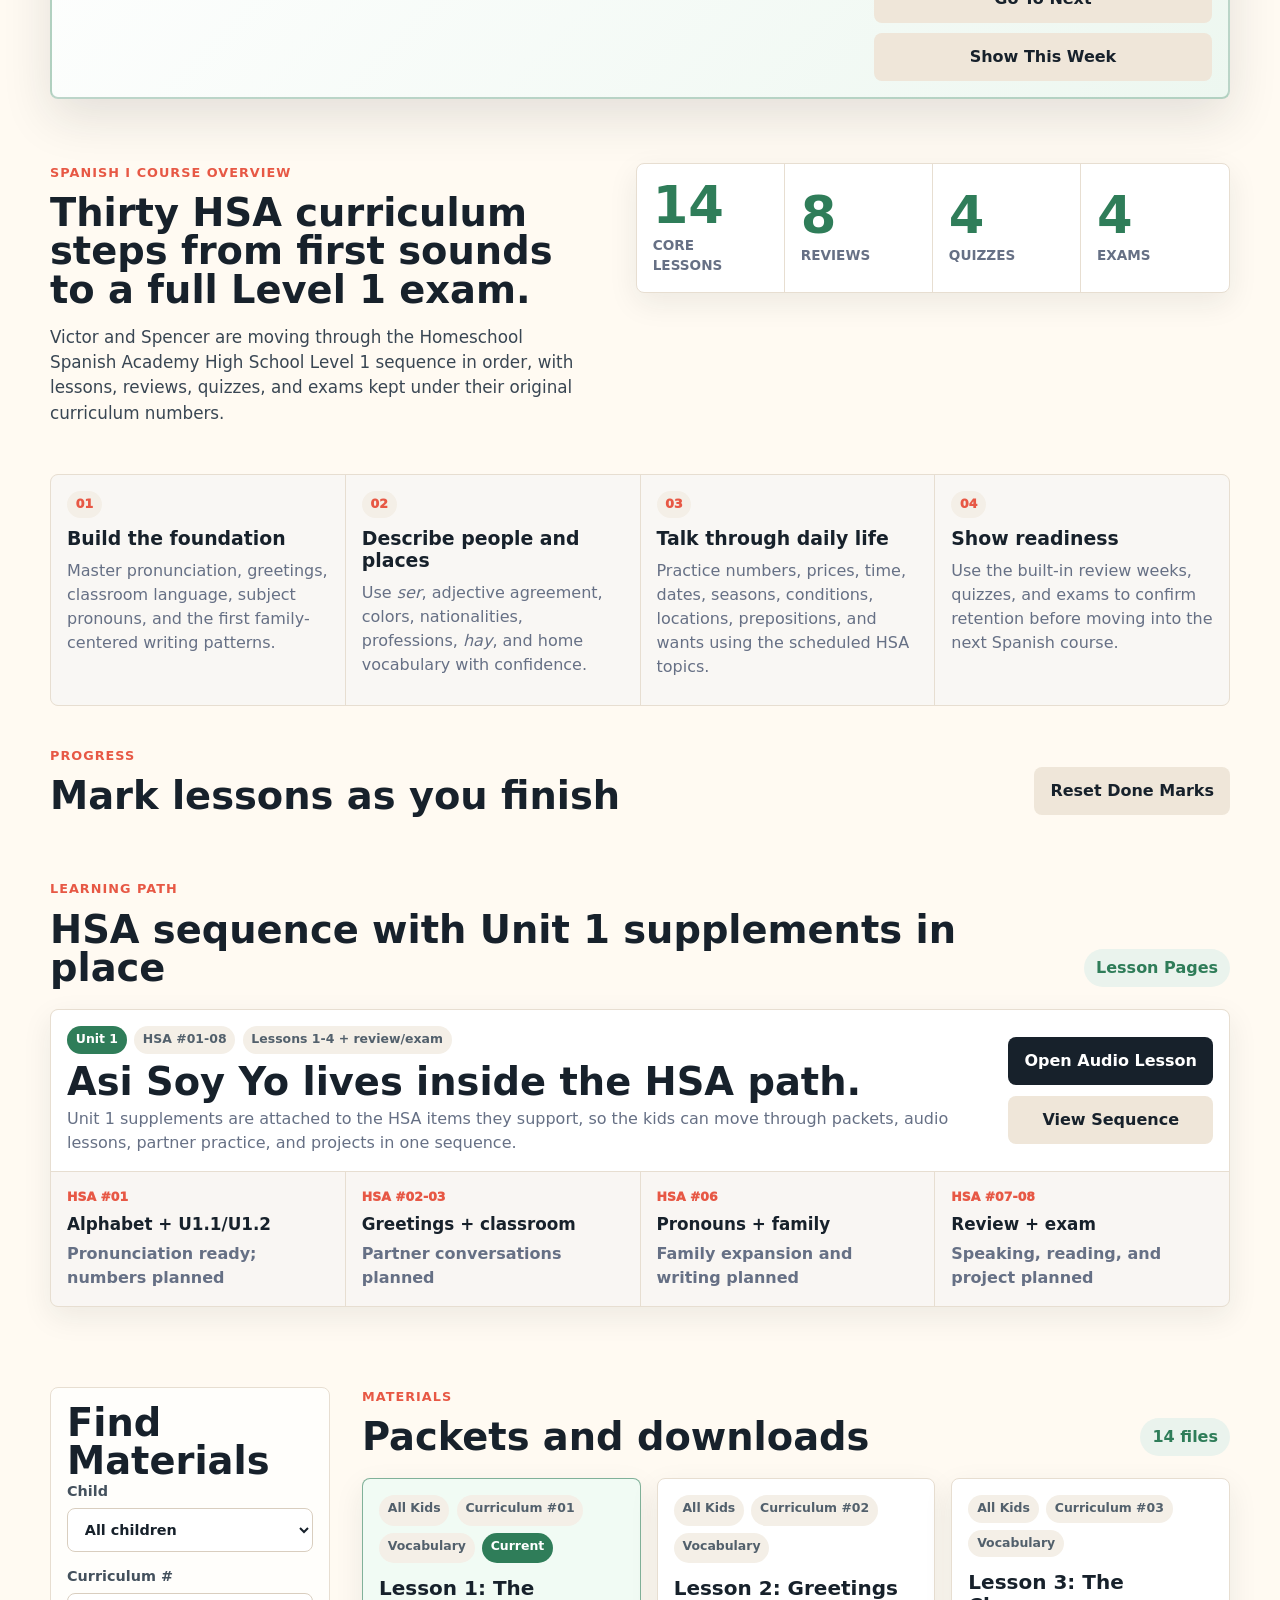
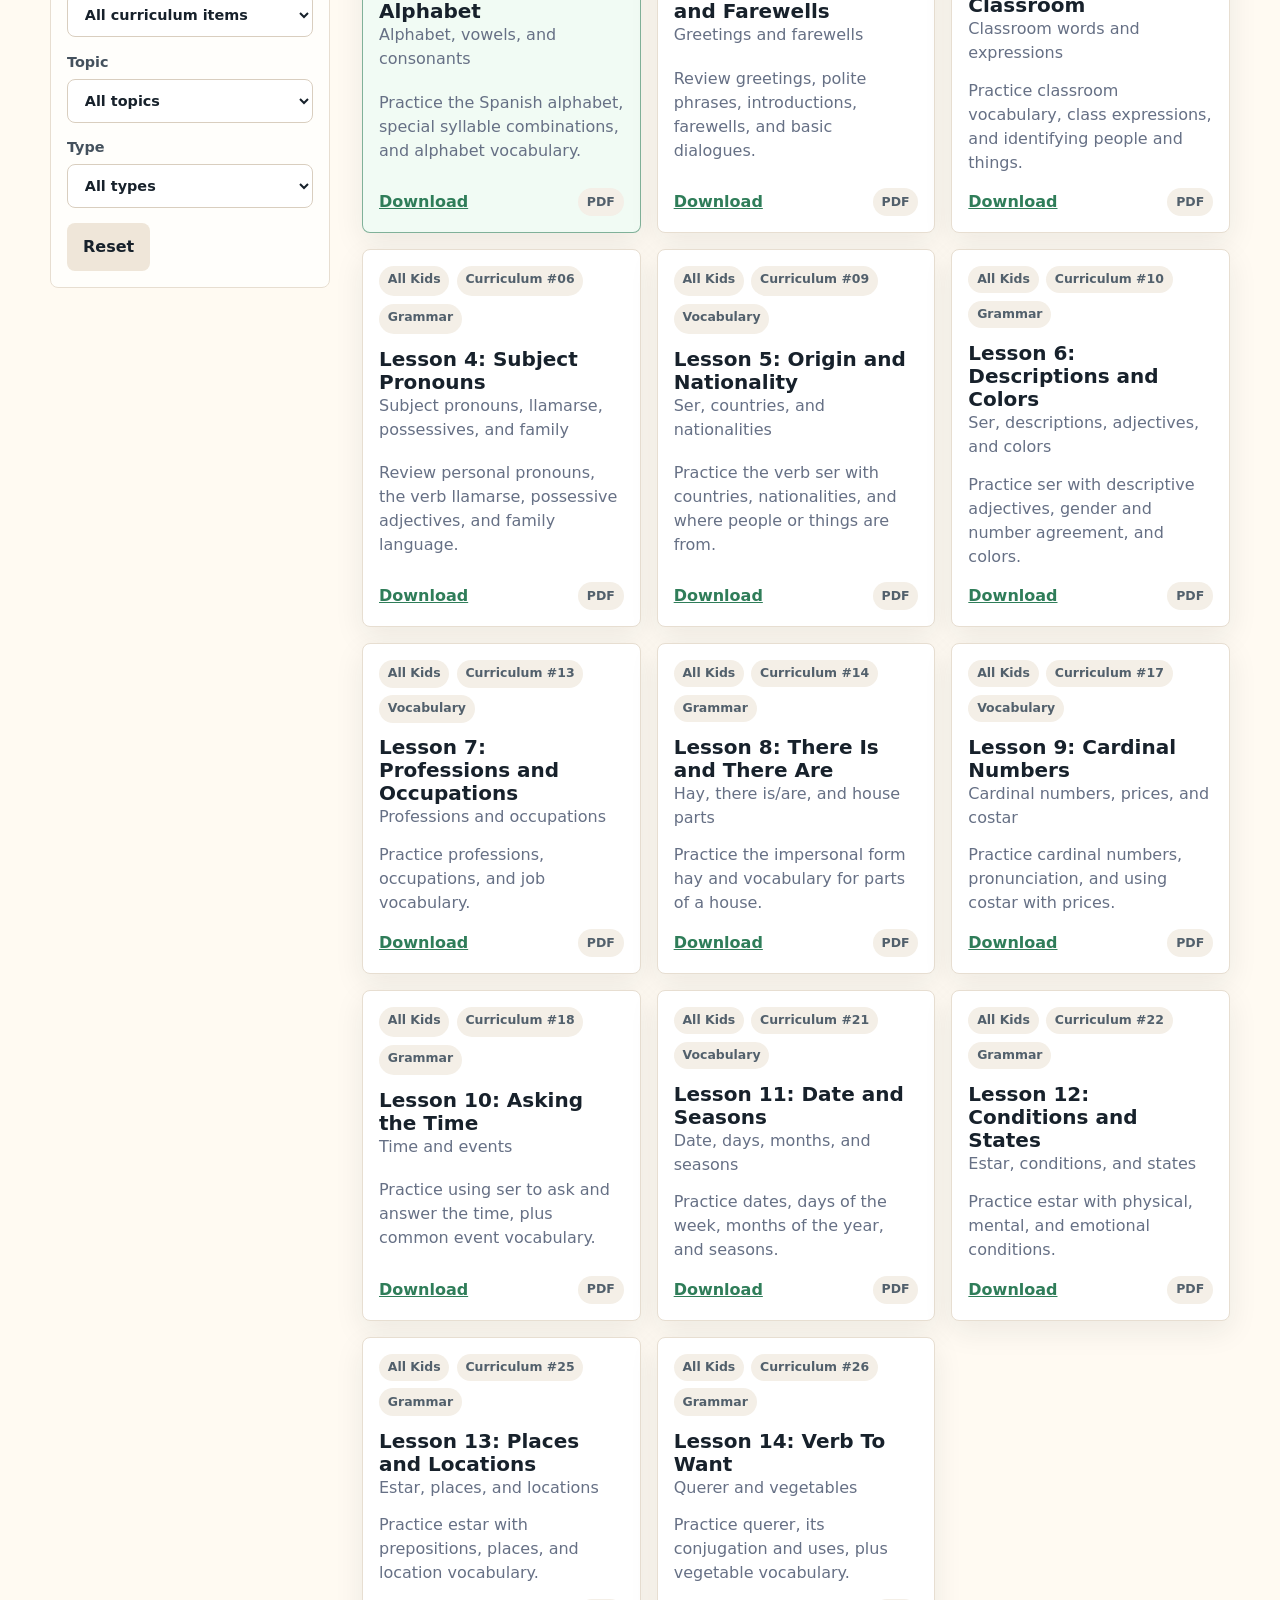
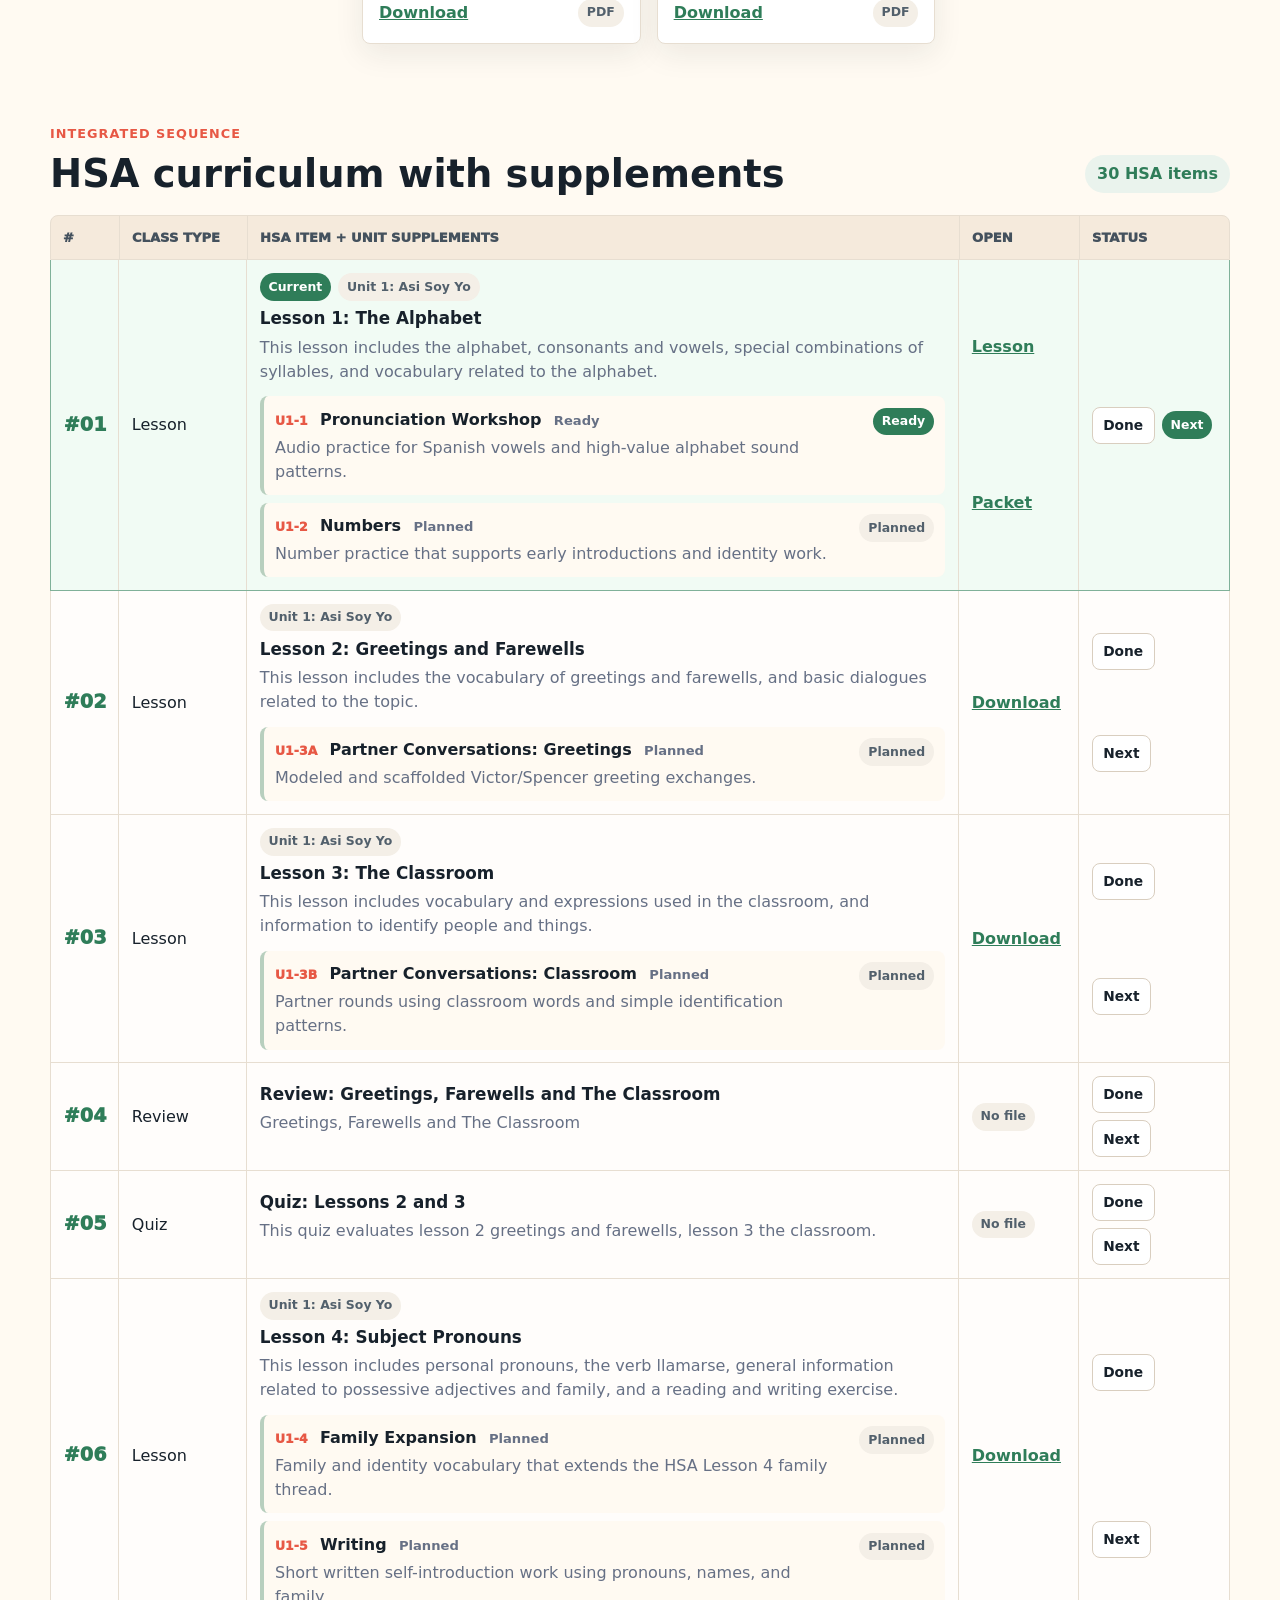
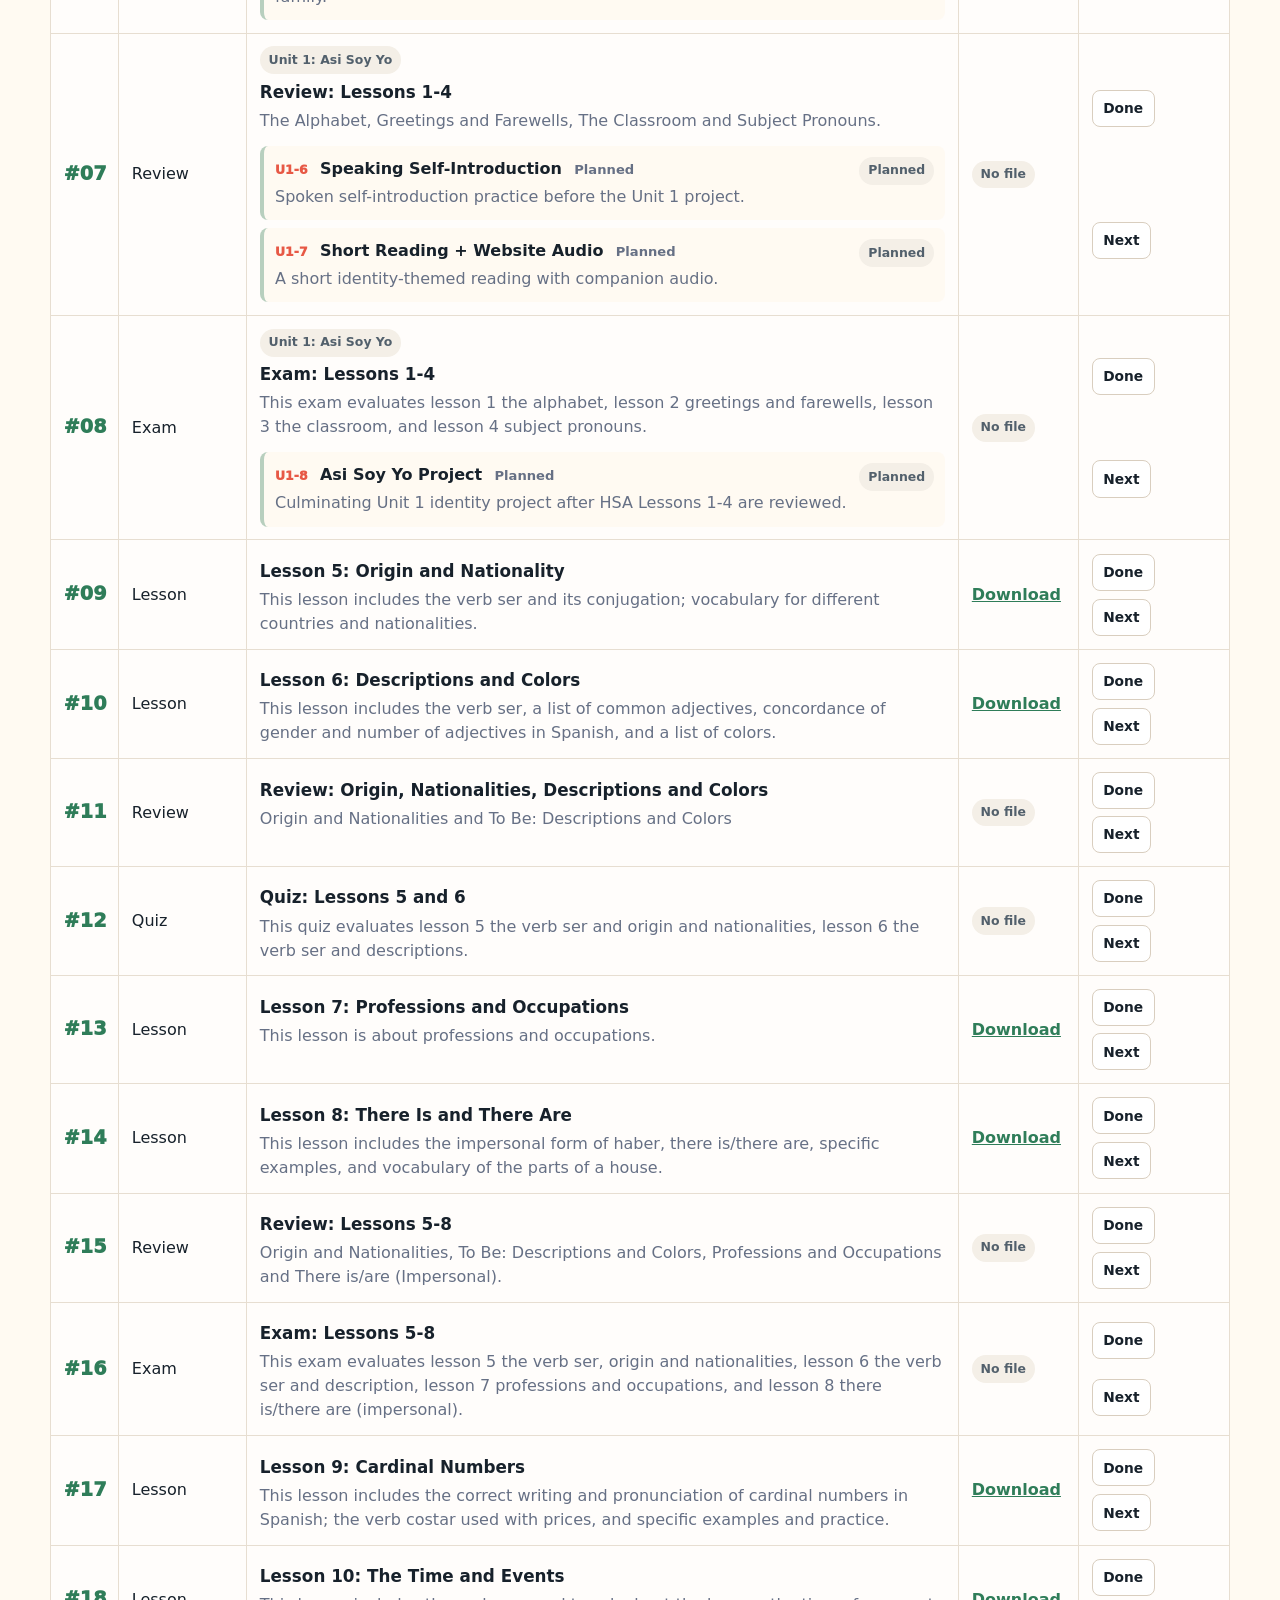
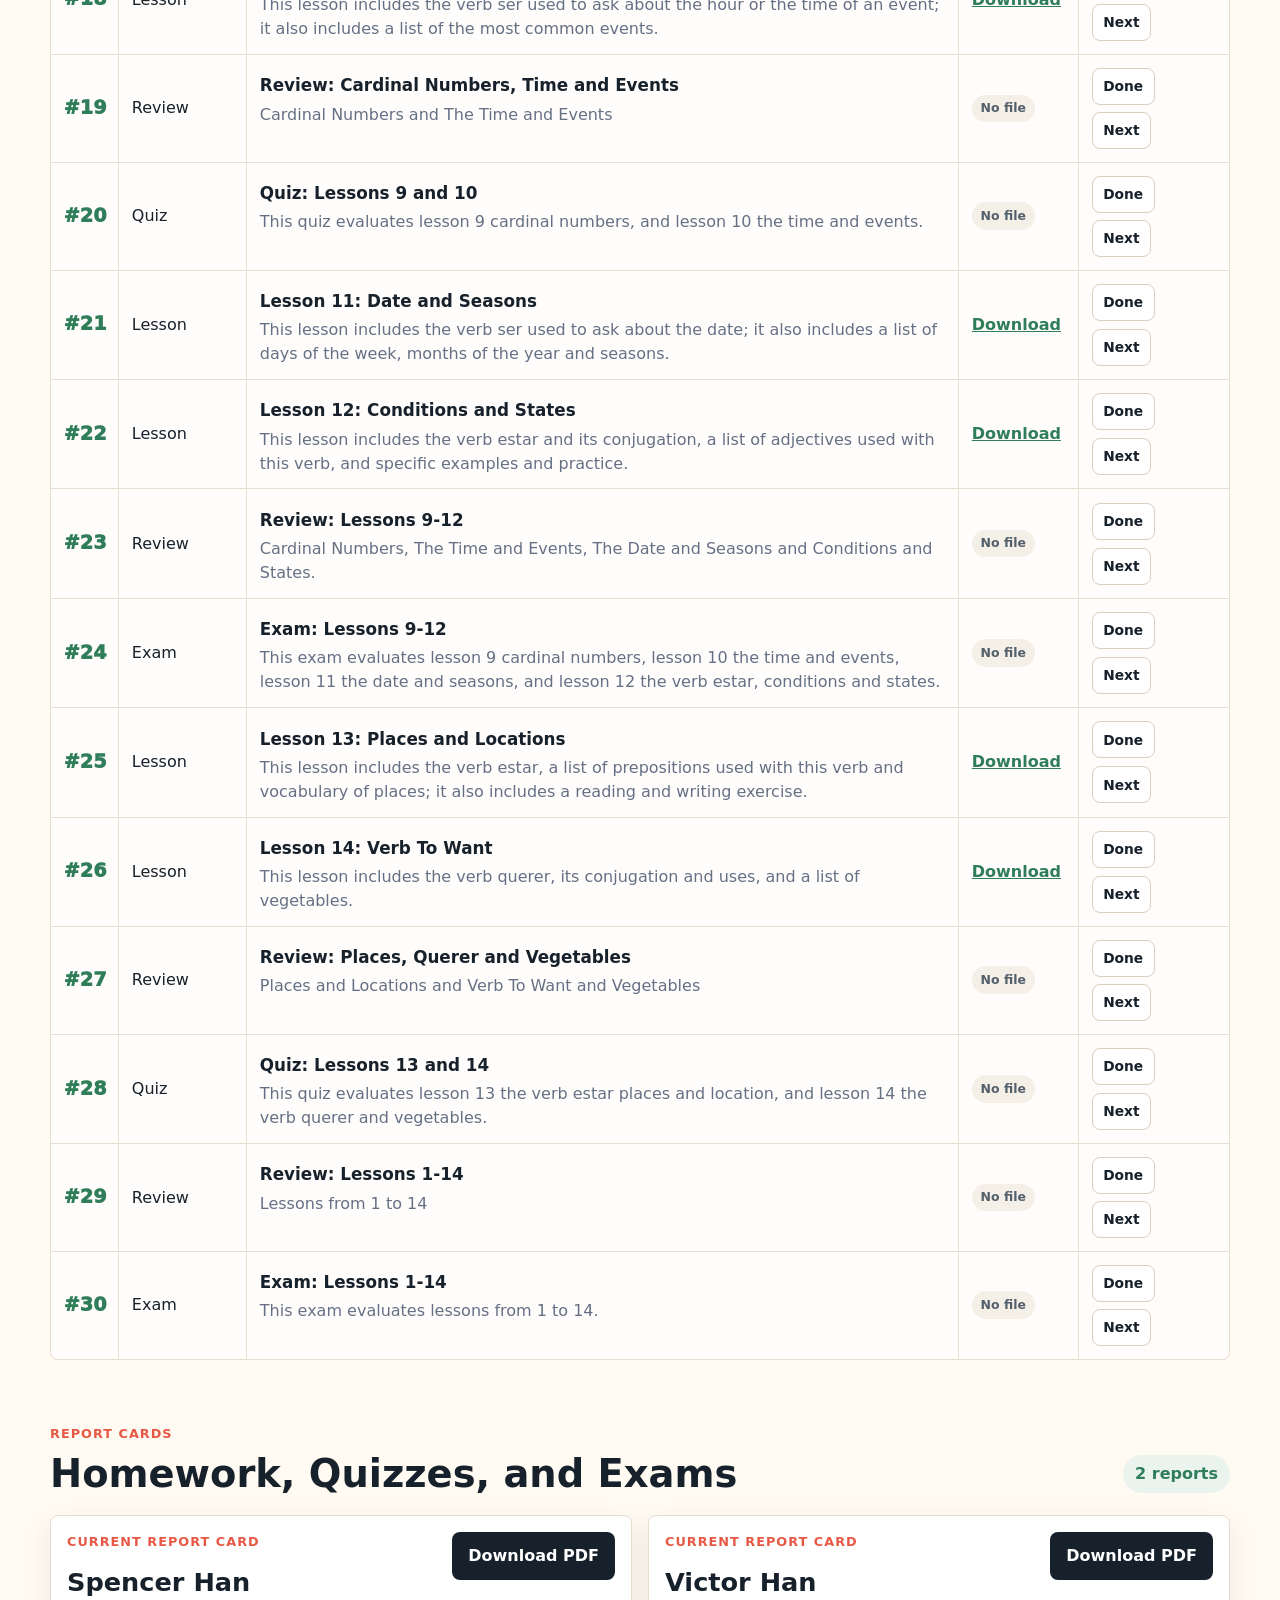
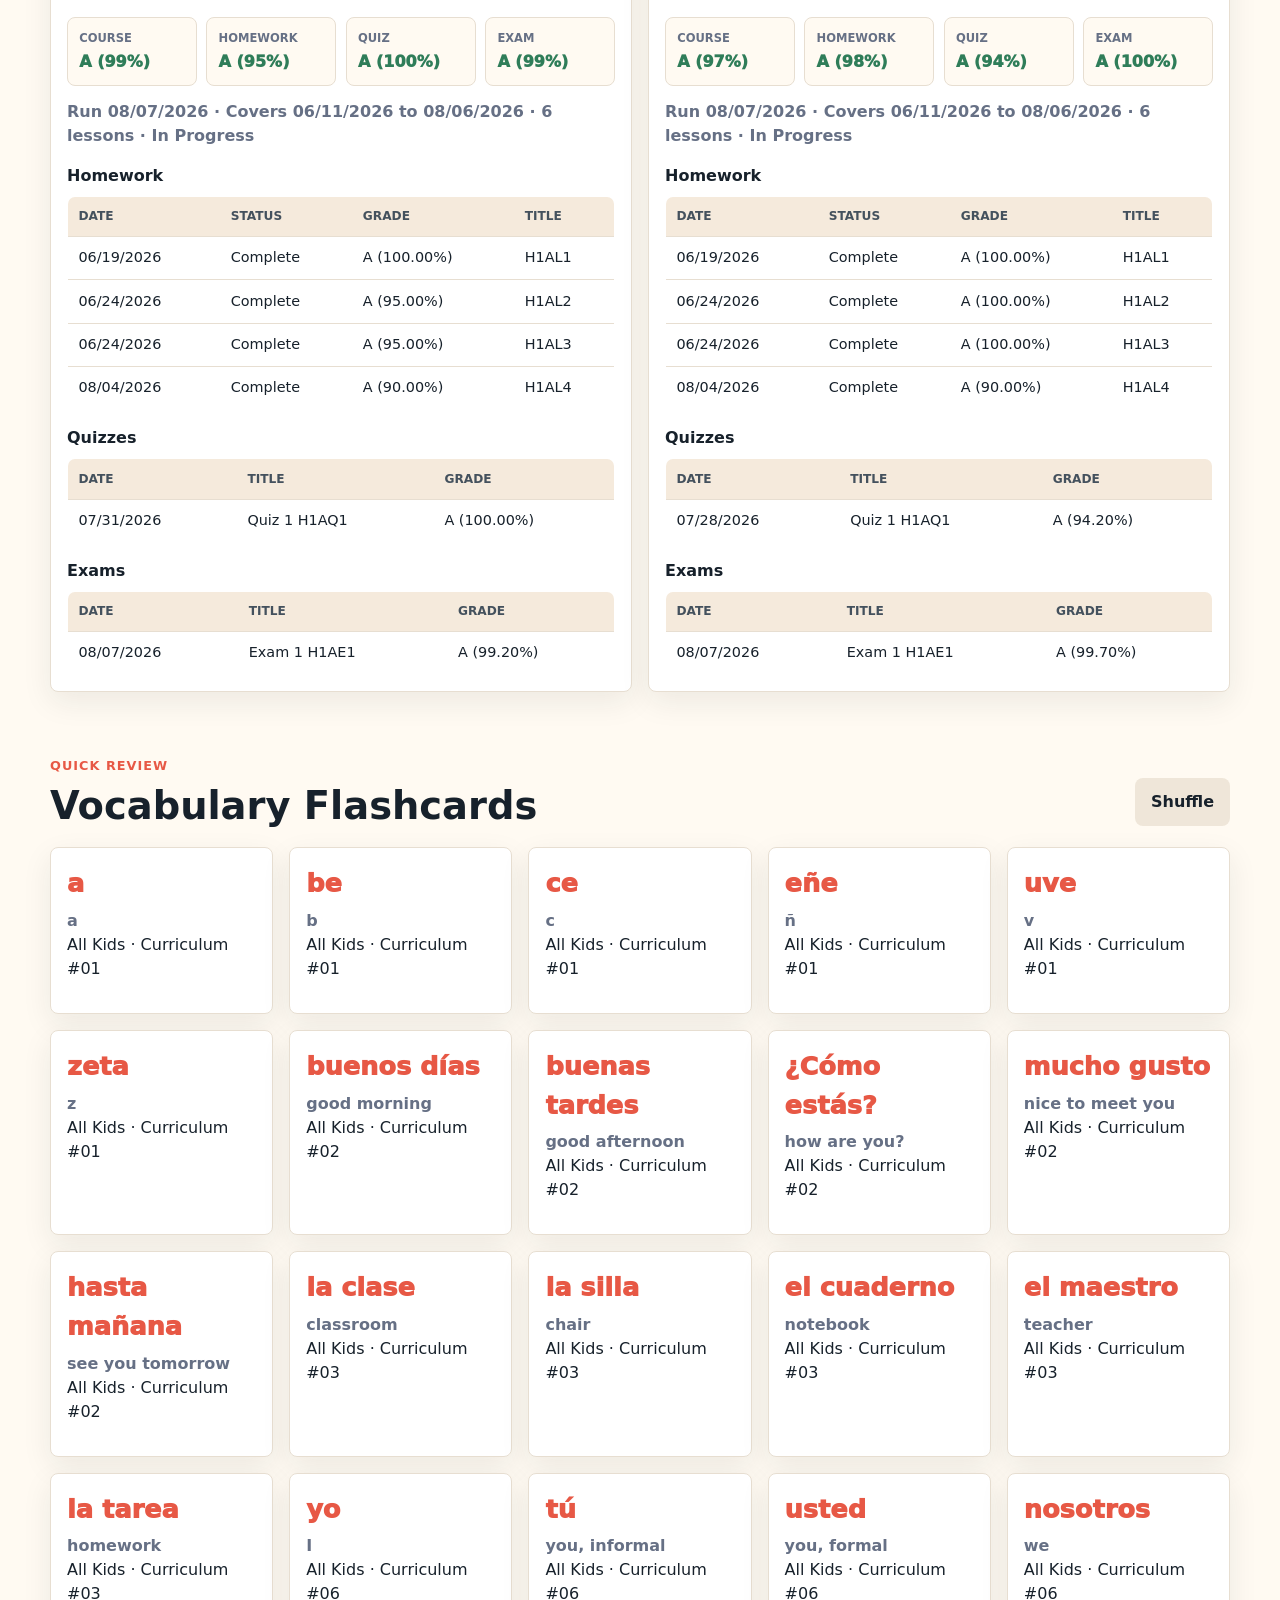
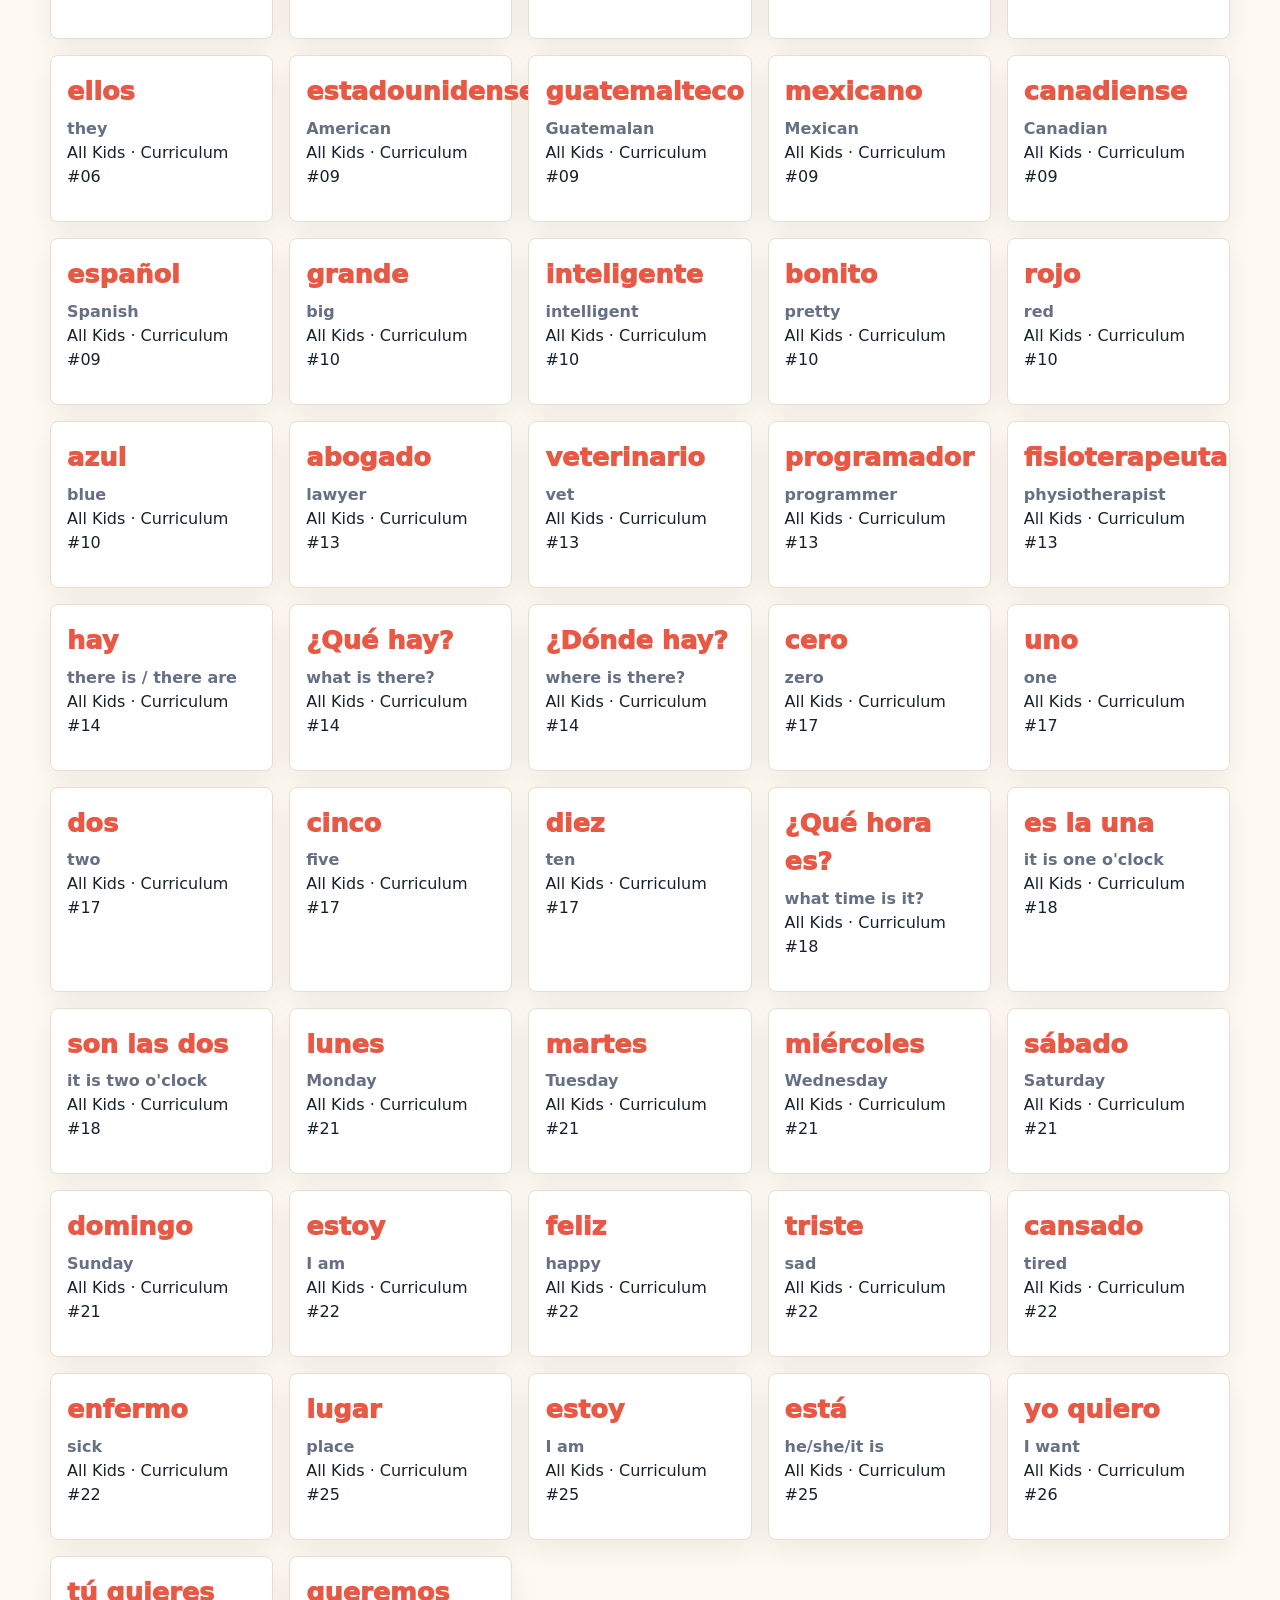
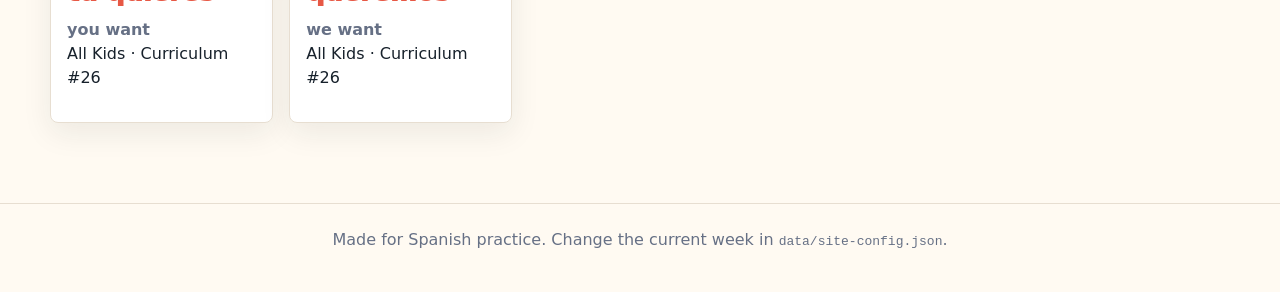
==== commit 98ac6cf9: "Redesign learning path structure" ====
--- a/index.html
+++ b/index.html
@@ -12,15 +12,13 @@
         <span class="brand-mark">ES</span>
         <span>
           <strong>Claire's Spanish Hub</strong>
-          <small>Class materials library</small>
+          <small>Spanish I curriculum workspace</small>
         </span>
       </a>
       <nav aria-label="Main navigation">
         <a href="#current">Current</a>
-        <a href="#overview">Overview</a>
-        <a href="#lessons">Lessons</a>
-        <a href="#library">Library</a>
-        <a href="#schedule">Schedule</a>
+        <a href="#path">Path</a>
+        <a href="#materials">Materials</a>
         <a href="#reports">Reports</a>
         <a href="#practice">Practice</a>
         <a href="admin.html">Parent</a>
@@ -31,9 +29,12 @@
       <section class="hero">
         <div class="hero-copy">
           <p class="eyebrow">Homeschool Spanish Academy</p>
-          <h1>Follow the Spanish curriculum, one week at a time.</h1>
-          <p class="hero-text">A simple place for Claire's children to see the current HSA High School Level 1 week, download lesson packets, and practice vocabulary.</p>
-          <a class="button primary" href="#current">See Current Week</a>
+          <h1>Spanish I, organized around the next useful lesson.</h1>
+          <p class="hero-text">A shared workspace for HSA packets, Unit 1 supplements, audio practice, downloads, and progress for Victor and Spencer.</p>
+          <div class="hero-actions">
+            <a class="button primary" href="#current">Open Current Work</a>
+            <a class="button secondary" href="#path">See Learning Path</a>
+          </div>
         </div>
         <div class="hero-art" aria-hidden="true">
           <div class="sun"></div>
@@ -114,30 +115,57 @@
         <button class="button secondary" id="resetProgress" type="button">Reset Done Marks</button>
       </section>
 
-      <section class="website-lessons" id="lessons">
-        <div class="section-heading">
-          <div>
-            <p class="eyebrow">Website Lessons</p>
-            <h2>Companion practice for approved Unit 1 work</h2>
-          </div>
-          <a class="count" href="lessons/">View All</a>
-        </div>
-        <div class="lesson-link-panel">
-          <div>
-            <div class="material-meta">
-              <span class="tag">U1.1</span>
-              <span class="tag">HSA Curriculum #01</span>
-              <span class="tag">Audio on Website</span>
+      <section class="website-lessons" id="path">
+        <div class="section-heading">
+          <div>
+            <p class="eyebrow">Learning Path</p>
+            <h2>HSA sequence with Unit 1 supplements in place</h2>
+          </div>
+          <a class="count" href="lessons/">Lesson Pages</a>
+        </div>
+        <div class="unit-board">
+          <article class="unit-feature">
+            <div>
+              <div class="material-meta">
+                <span class="tag current-tag">Unit 1</span>
+                <span class="tag">HSA #01-08</span>
+                <span class="tag">Lessons 1-4 + review/exam</span>
+              </div>
+              <h3>Asi Soy Yo lives inside the HSA path.</h3>
+              <p>Unit 1 supplements are attached to the HSA items they support, so the kids can move through packets, audio lessons, partner practice, and projects in one sequence.</p>
             </div>
-            <h3>Pronunciation Workshop</h3>
-            <p>Practice Spanish vowels, high-value consonant patterns, regional variation, and Victor/Spencer partner rounds.</p>
-          </div>
-          <a class="button primary" href="lessons/u1-1-pronunciation.html">Open Lesson</a>
-        </div>
-      </section>
-
-      <section class="workspace" id="library">
-        <aside class="filters" aria-label="Library filters">
+            <div class="unit-actions">
+              <a class="button primary" href="lessons/u1-1-pronunciation.html">Open Audio Lesson</a>
+              <a class="button secondary" href="#sequence">View Sequence</a>
+            </div>
+          </article>
+          <div class="unit-module-list" aria-label="Upcoming Unit 1 modules">
+            <article>
+              <span>HSA #01</span>
+              <strong>Alphabet + U1.1/U1.2</strong>
+              <em>Pronunciation ready; numbers planned</em>
+            </article>
+            <article>
+              <span>HSA #02-03</span>
+              <strong>Greetings + classroom</strong>
+              <em>Partner conversations planned</em>
+            </article>
+            <article>
+              <span>HSA #06</span>
+              <strong>Pronouns + family</strong>
+              <em>Family expansion and writing planned</em>
+            </article>
+            <article>
+              <span>HSA #07-08</span>
+              <strong>Review + exam</strong>
+              <em>Speaking, reading, and project planned</em>
+            </article>
+          </div>
+        </div>
+      </section>
+
+      <section class="workspace" id="materials">
+        <aside class="filters" aria-label="Materials filters">
           <h2>Find Materials</h2>
           <label>
             Child
@@ -173,8 +201,8 @@
         <section class="library-panel" aria-live="polite">
           <div class="section-heading">
             <div>
-              <p class="eyebrow">Downloads</p>
-          <h2>Class Library</h2>
+              <p class="eyebrow">Materials</p>
+              <h2>Packets and downloads</h2>
             </div>
             <span id="resultCount" class="count">0 files</span>
           </div>
@@ -183,19 +211,19 @@
         </section>
       </section>
 
-      <section class="schedule" id="schedule">
-        <div class="section-heading">
-          <div>
-            <p class="eyebrow">Program Map</p>
-            <h2>High School Level 1 Schedule</h2>
-          </div>
-          <span id="scheduleCount" class="count">30 items</span>
+      <section class="schedule" id="sequence">
+        <div class="section-heading">
+          <div>
+            <p class="eyebrow">Integrated Sequence</p>
+            <h2>HSA curriculum with supplements</h2>
+          </div>
+          <span id="scheduleCount" class="count">30 HSA items</span>
         </div>
         <div class="schedule-header" aria-hidden="true">
           <span>#</span>
           <span>Class Type</span>
-          <span>Description</span>
-          <span>Download</span>
+          <span>HSA Item + Unit Supplements</span>
+          <span>Open</span>
           <span>Status</span>
         </div>
         <div id="scheduleList" class="schedule-list"></div>
--- a/styles.css
+++ b/styles.css
@@ -75,12 +75,15 @@
 
 nav {
   display: flex;
-  flex-wrap: wrap;
+  flex-wrap: nowrap;
   gap: 0.35rem;
   justify-content: flex-end;
+  overflow-x: auto;
+  max-width: 100%;
 }
 
 nav a {
+  flex: 0 0 auto;
   border-radius: 999px;
   padding: 0.55rem 0.85rem;
   color: var(--muted);
@@ -141,6 +144,12 @@
   max-width: 36rem;
   color: #394653;
   font-size: clamp(1rem, 2vw, 1.25rem);
+}
+
+.hero-actions {
+  display: flex;
+  flex-wrap: wrap;
+  gap: 0.75rem;
 }
 
 .button {
@@ -397,26 +406,73 @@
   padding: clamp(2rem, 6vw, 4rem) 0 0;
 }
 
-.lesson-link-panel {
+.unit-board {
+  display: grid;
+  gap: 1px;
+  overflow: hidden;
+  border: 1px solid var(--line);
+  border-radius: 8px;
+  background: var(--line);
+  box-shadow: 0 10px 30px rgba(23, 33, 43, 0.08);
+}
+
+.unit-feature {
   display: grid;
   grid-template-columns: minmax(0, 1fr) auto;
   gap: 1rem;
   align-items: center;
-  border: 1px solid var(--line);
-  border-radius: 8px;
   padding: 1rem;
   background: var(--surface);
-  box-shadow: 0 10px 30px rgba(23, 33, 43, 0.08);
-}
-
-.lesson-link-panel h3 {
+}
+
+.unit-feature h3 {
   margin: 0.6rem 0 0.35rem;
-  font-size: 1.4rem;
-}
-
-.lesson-link-panel p {
+  font-size: clamp(1.7rem, 3vw, 2.5rem);
+  line-height: 1;
+}
+
+.unit-feature p {
   margin-bottom: 0;
   color: var(--muted);
+}
+
+.unit-actions {
+  display: grid;
+  min-width: min(100%, 230px);
+  gap: 0.65rem;
+}
+
+.unit-module-list {
+  display: grid;
+  grid-template-columns: repeat(4, minmax(0, 1fr));
+  gap: 1px;
+  background: var(--line);
+}
+
+.unit-module-list article {
+  display: grid;
+  gap: 0.3rem;
+  min-height: 130px;
+  align-content: start;
+  padding: 1rem;
+  background: rgba(255, 255, 255, 0.74);
+}
+
+.unit-module-list span {
+  color: var(--coral);
+  font-size: 0.78rem;
+  font-weight: 950;
+  text-transform: uppercase;
+}
+
+.unit-module-list strong {
+  font-size: 1.05rem;
+}
+
+.unit-module-list em {
+  color: var(--muted);
+  font-style: normal;
+  font-weight: 850;
 }
 
 .workspace {
@@ -750,8 +806,55 @@
   color: var(--muted);
 }
 
+.supplement-list {
+  display: grid;
+  gap: 0.5rem;
+  margin-top: 0.8rem;
+}
+
+.supplement-item {
+  display: grid;
+  grid-template-columns: minmax(0, 1fr) auto;
+  gap: 0.75rem;
+  align-items: start;
+  border-left: 4px solid rgba(47, 125, 89, 0.34);
+  border-radius: 8px;
+  padding: 0.7rem;
+  background: #fffaf2;
+}
+
+.supplement-item a {
+  text-decoration: none;
+}
+
+.supplement-id {
+  display: inline-block;
+  margin-right: 0.45rem;
+  color: var(--coral);
+  font-size: 0.78rem;
+  font-weight: 950;
+  text-transform: uppercase;
+}
+
+.supplement-item strong {
+  margin-right: 0.45rem;
+}
+
+.supplement-item em {
+  color: var(--muted);
+  font-size: 0.82rem;
+  font-style: normal;
+  font-weight: 850;
+}
+
+.supplement-item p {
+  margin-top: 0.25rem;
+}
+
 .schedule-action {
   justify-content: flex-start;
+  gap: 0.5rem;
+  flex-wrap: wrap;
 }
 
 .schedule-action a {
@@ -900,19 +1003,22 @@
 
   nav {
     justify-content: flex-start;
+    width: 100%;
+    padding-bottom: 0.2rem;
   }
 
   .hero,
   .workspace,
   .course-overview,
-  .lesson-link-panel,
+  .unit-feature,
   .current-panel,
   .admin-grid {
     grid-template-columns: 1fr;
   }
 
   .overview-panel,
-  .goal-grid {
+  .goal-grid,
+  .unit-module-list {
     grid-template-columns: repeat(2, minmax(0, 1fr));
   }
 
@@ -957,6 +1063,10 @@
     border-bottom: 1px solid var(--line);
   }
 
+  .supplement-item {
+    grid-template-columns: 1fr;
+  }
+
   .hero {
     min-height: auto;
   }
@@ -978,11 +1088,16 @@
     flex-direction: column;
   }
 
+  .unit-actions {
+    min-width: 0;
+  }
+
 }
 
 @media (max-width: 560px) {
   .overview-panel,
-  .goal-grid {
+  .goal-grid,
+  .unit-module-list {
     grid-template-columns: 1fr;
   }
 
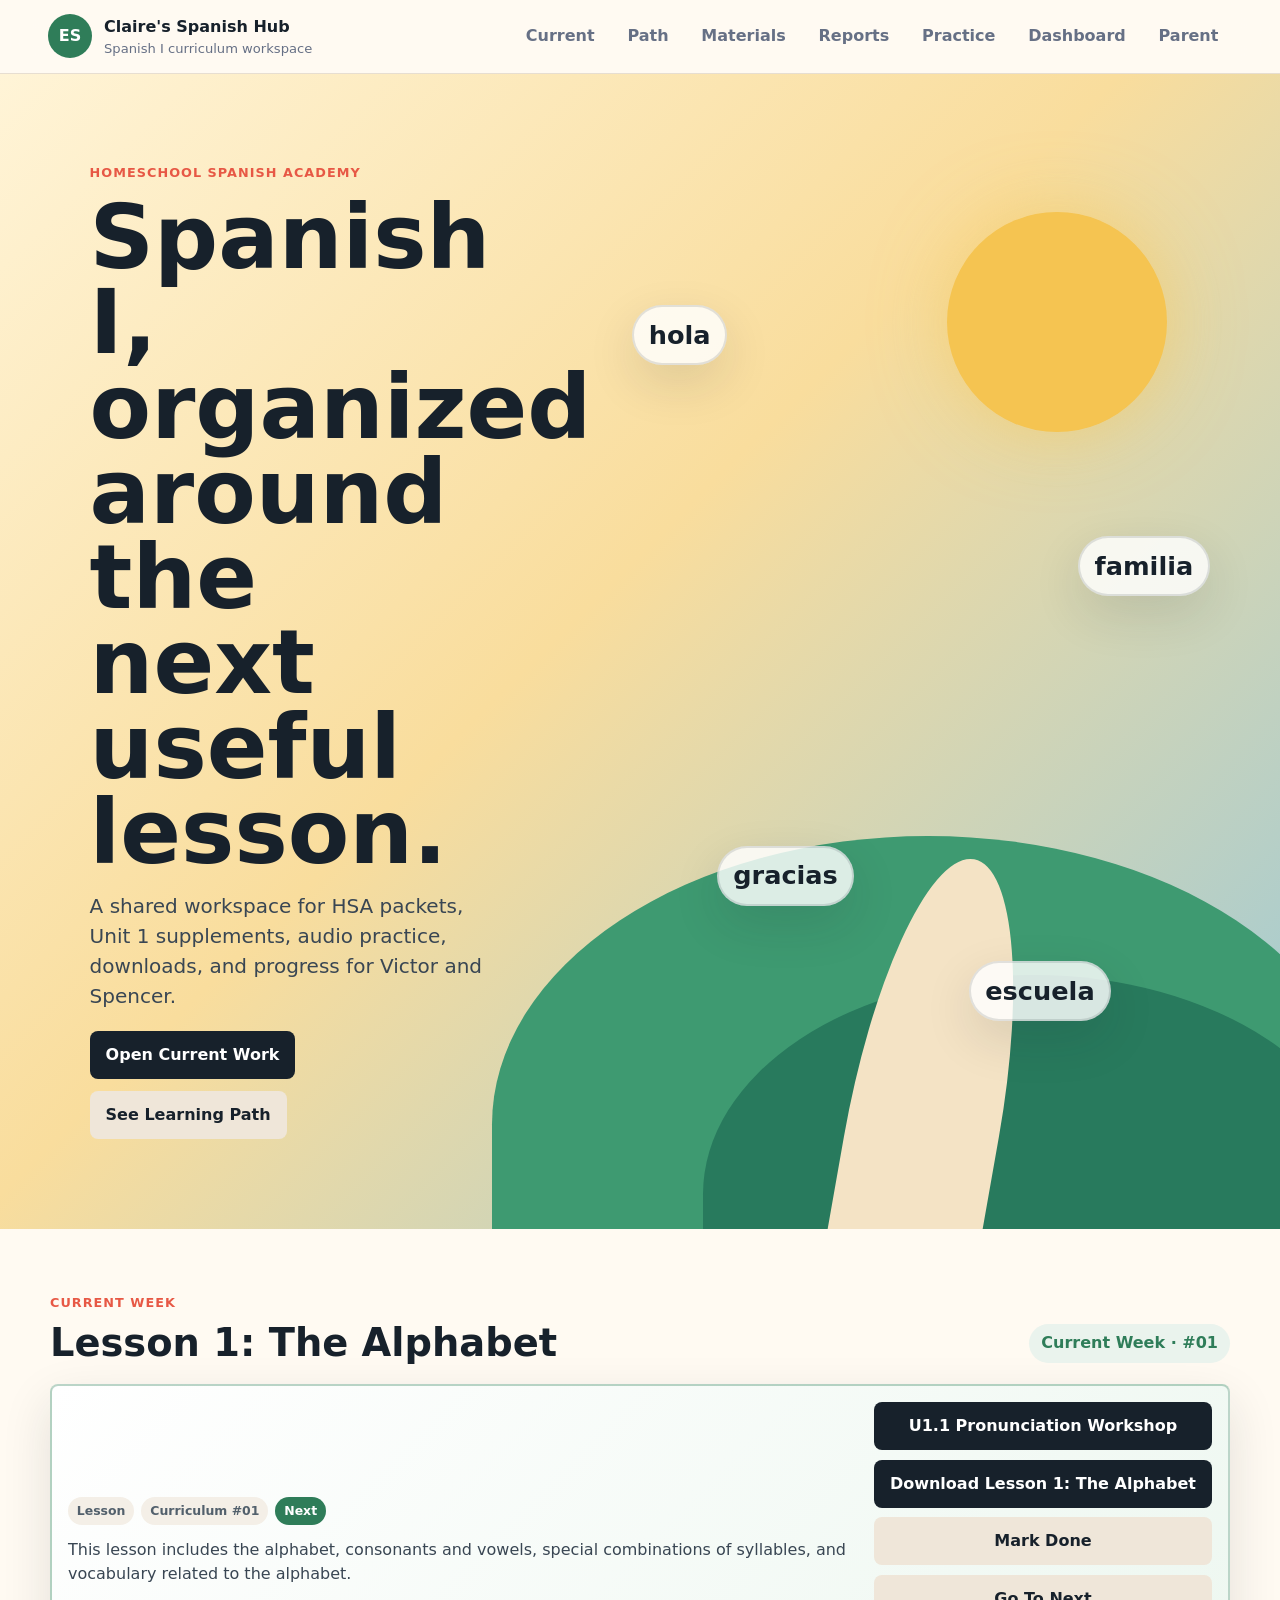
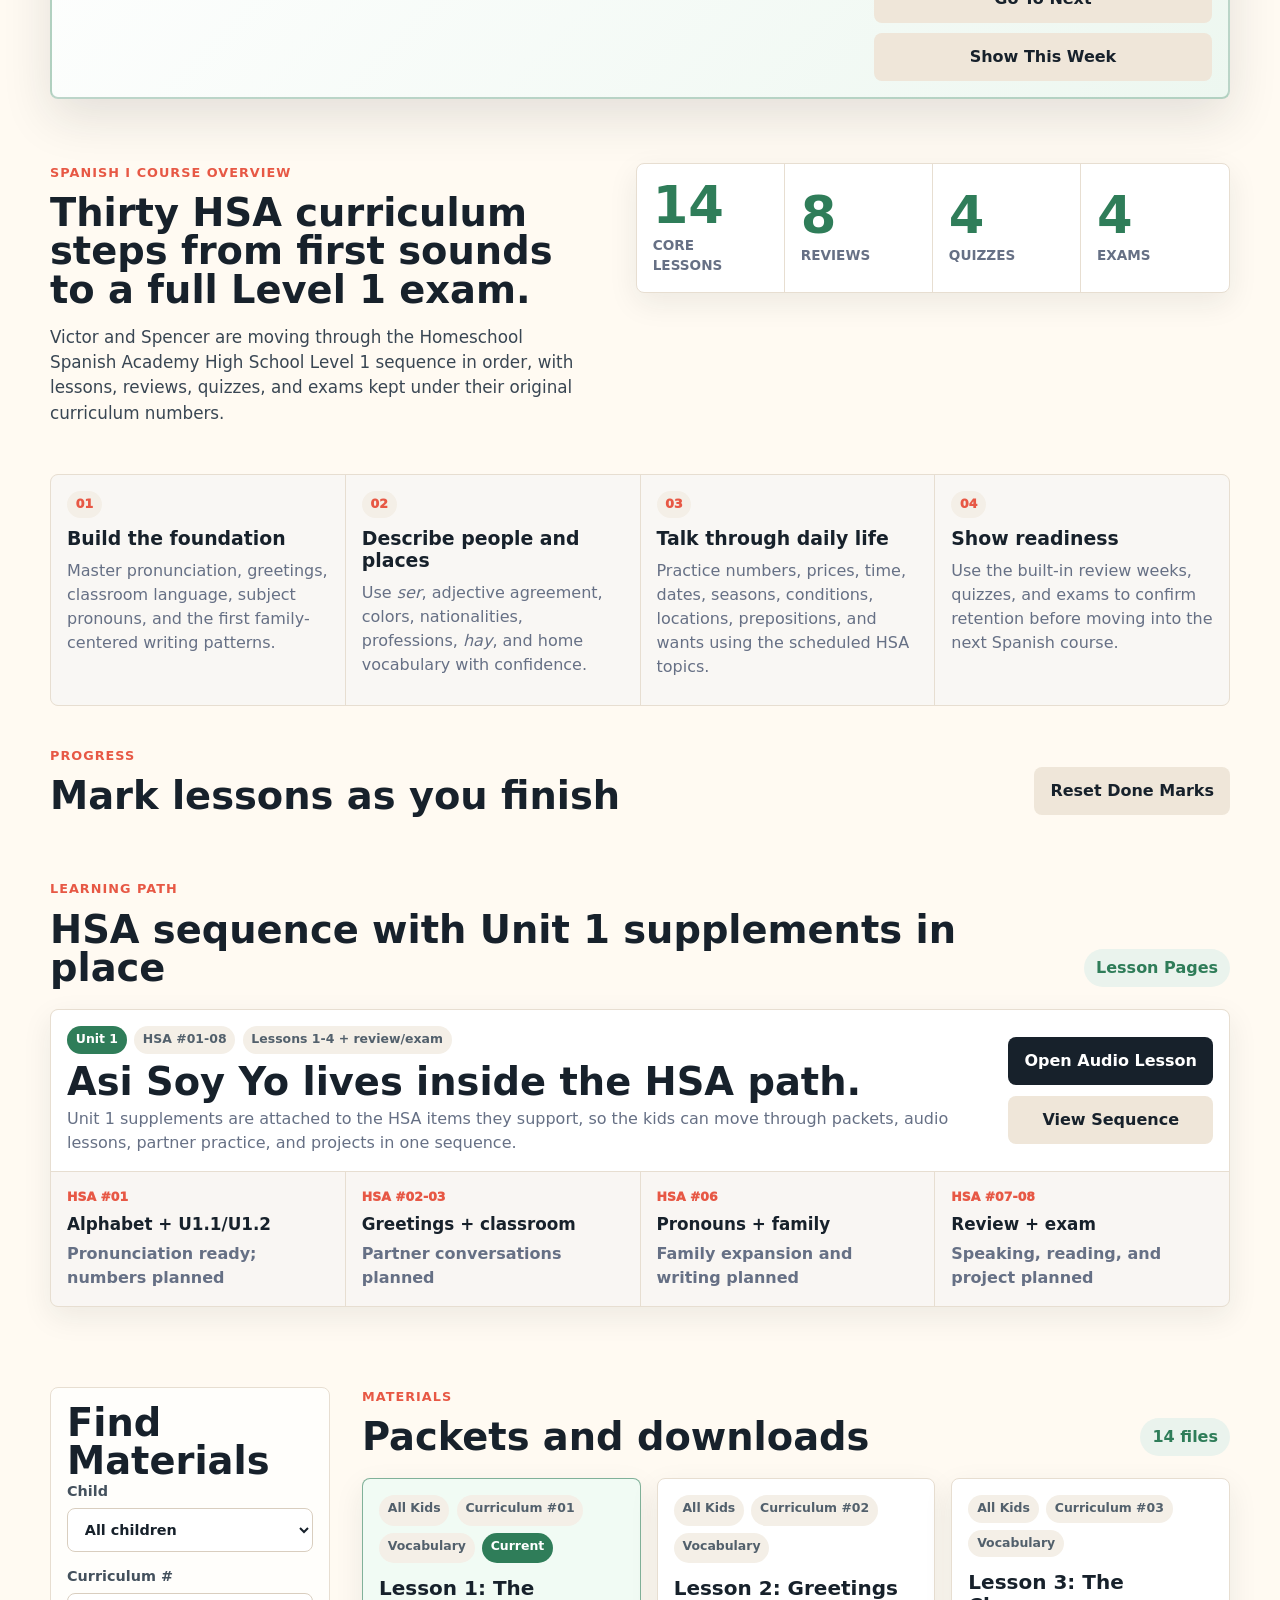
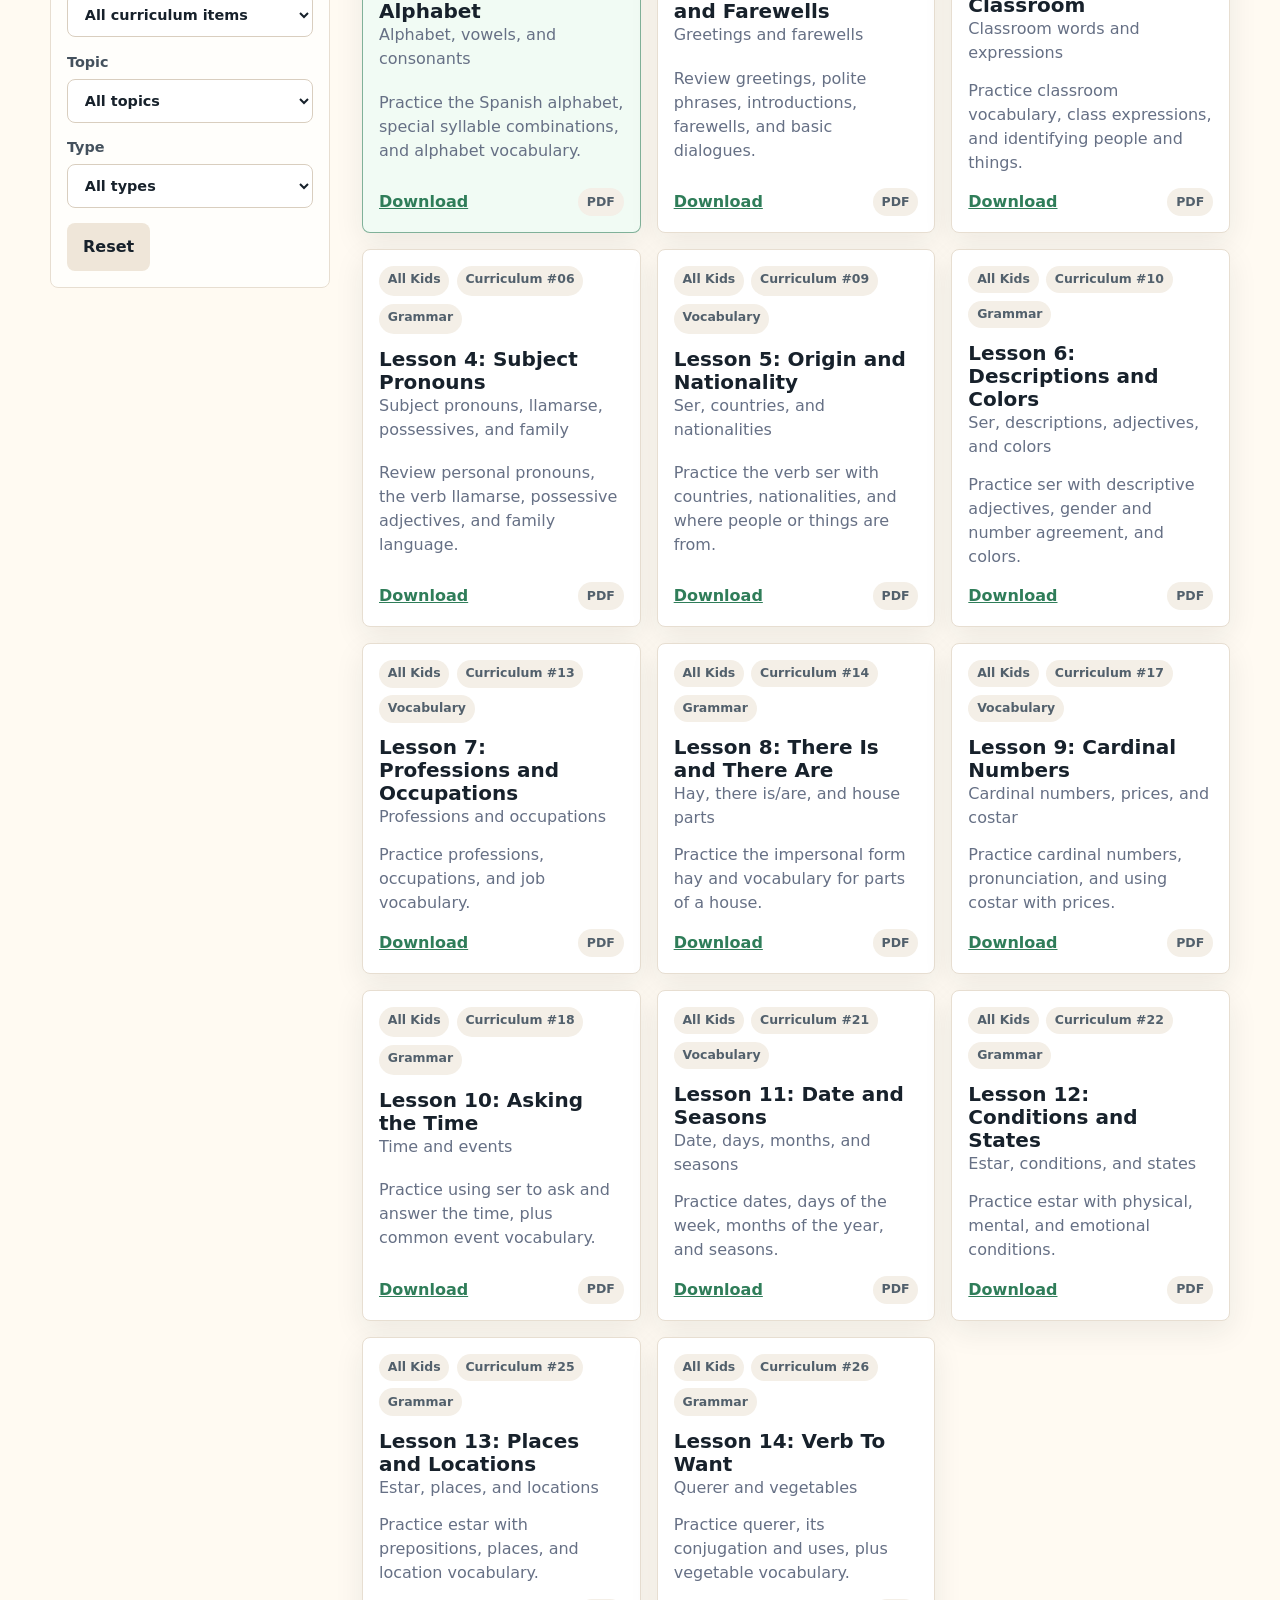
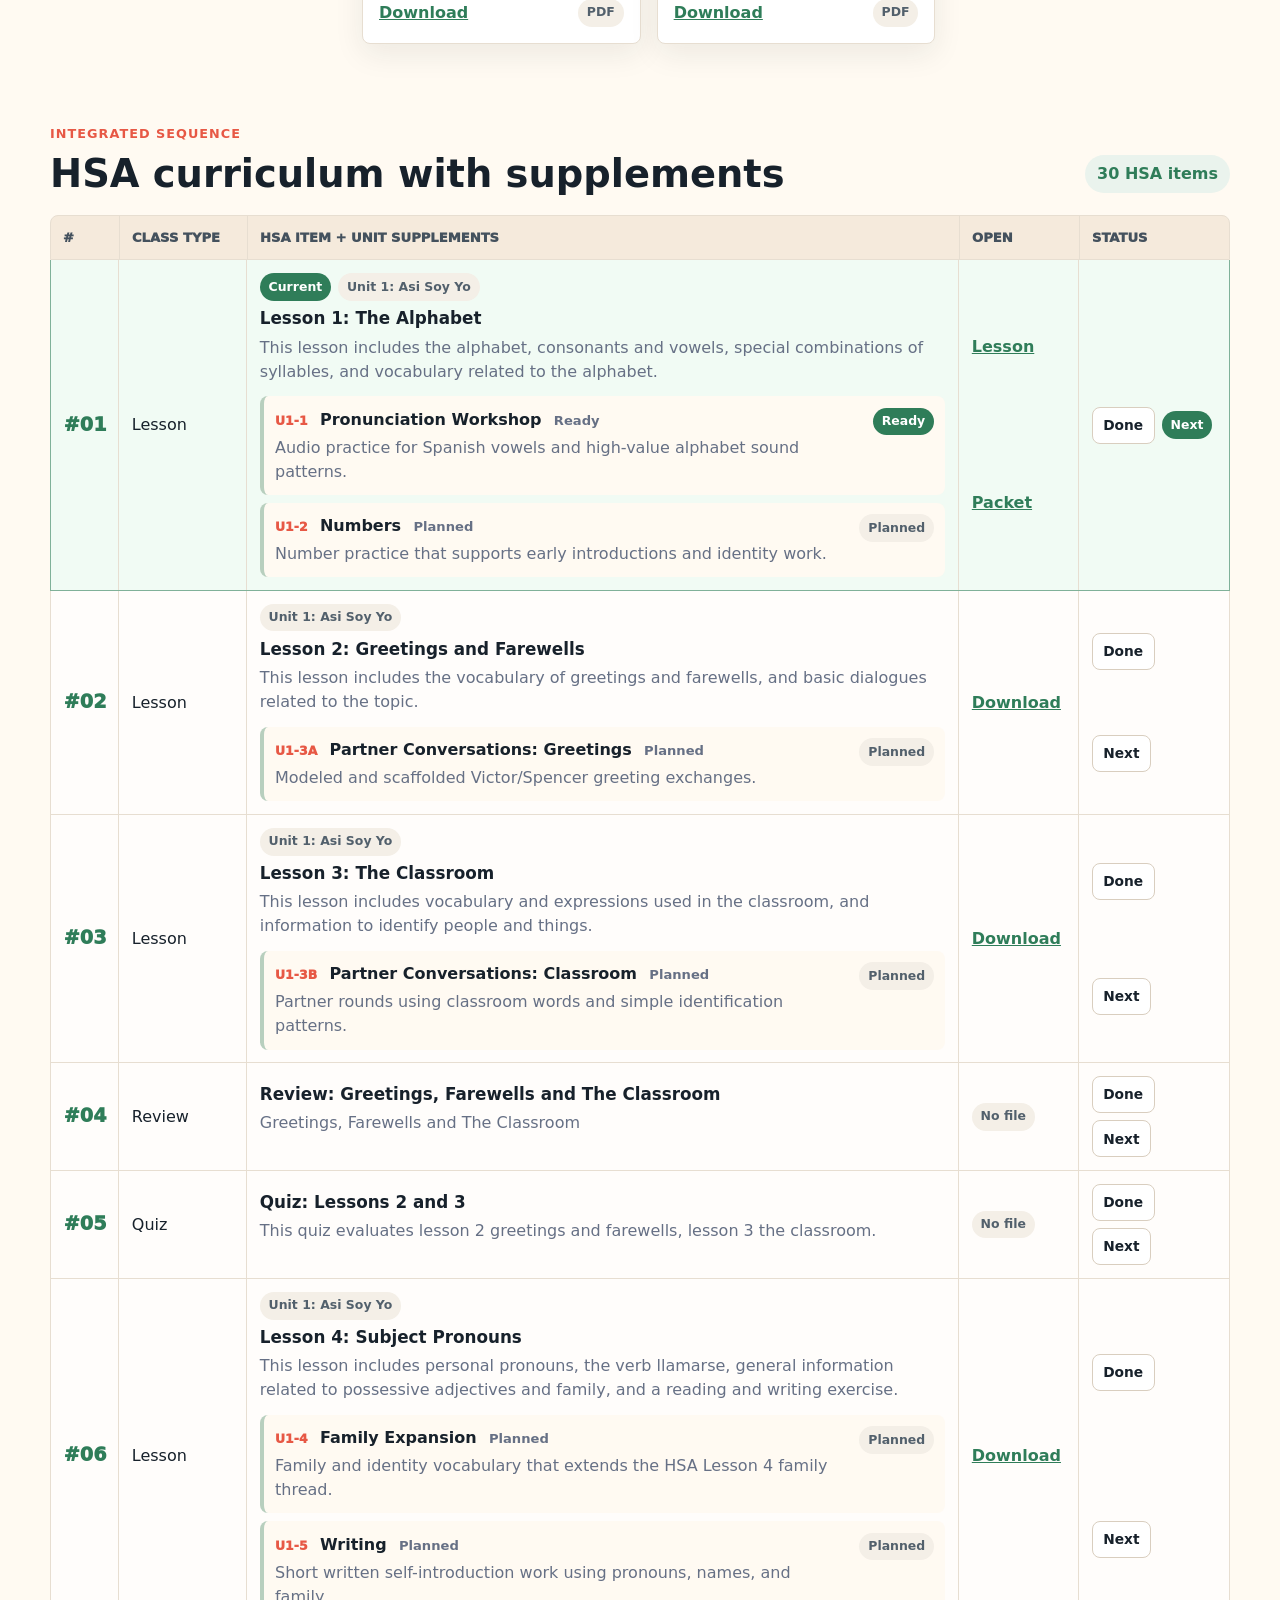
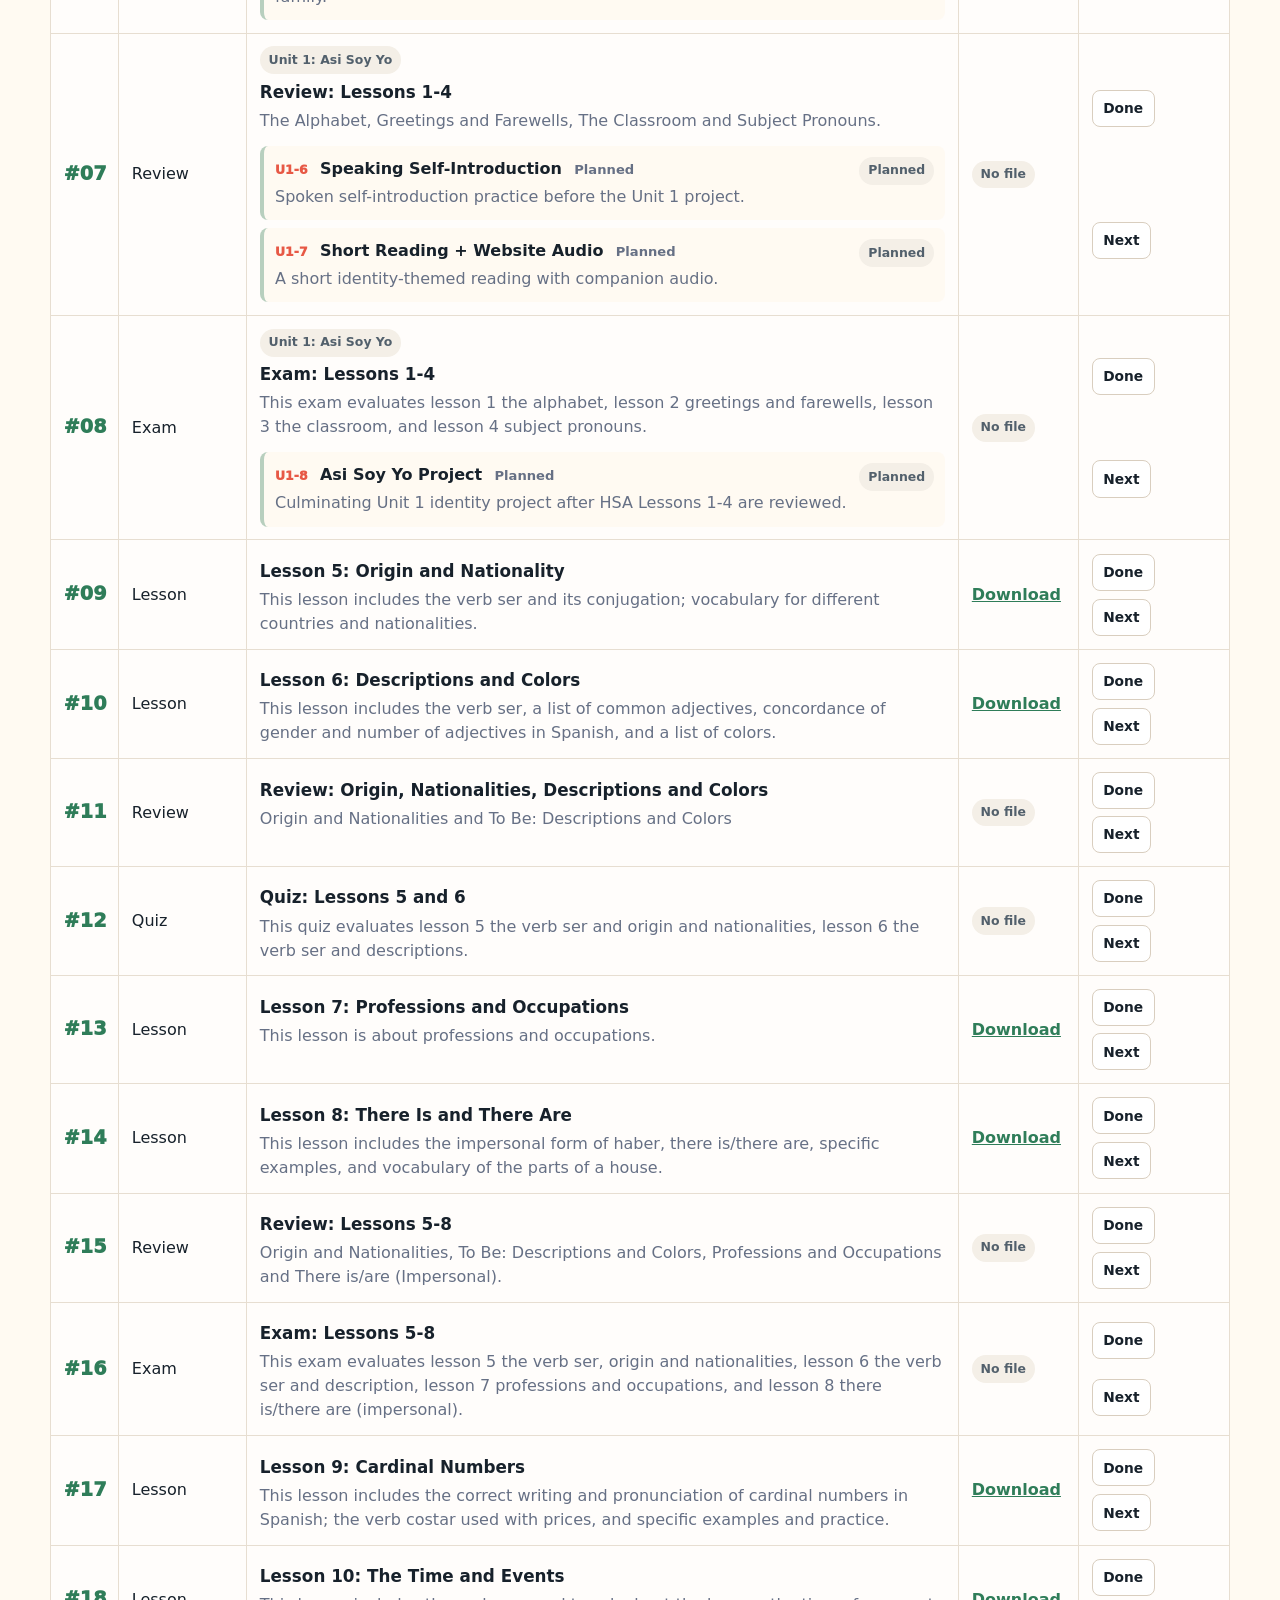
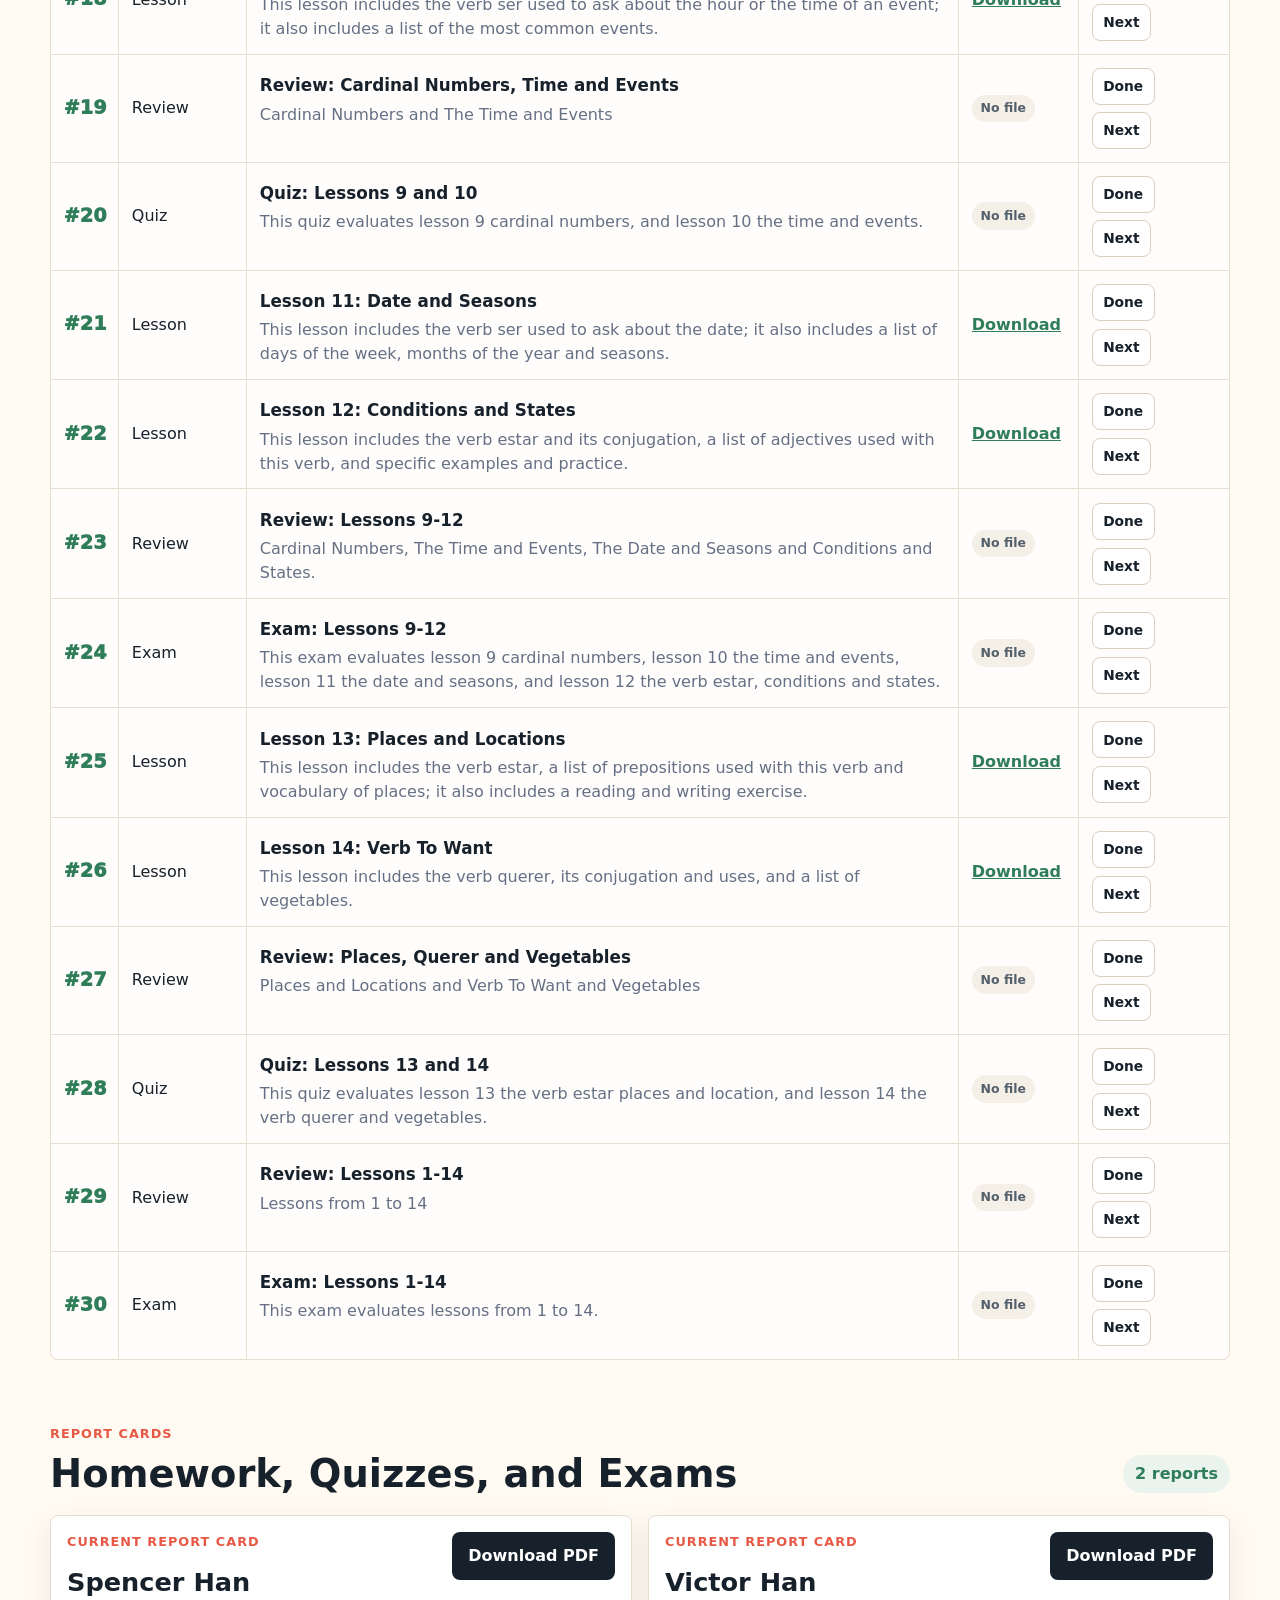
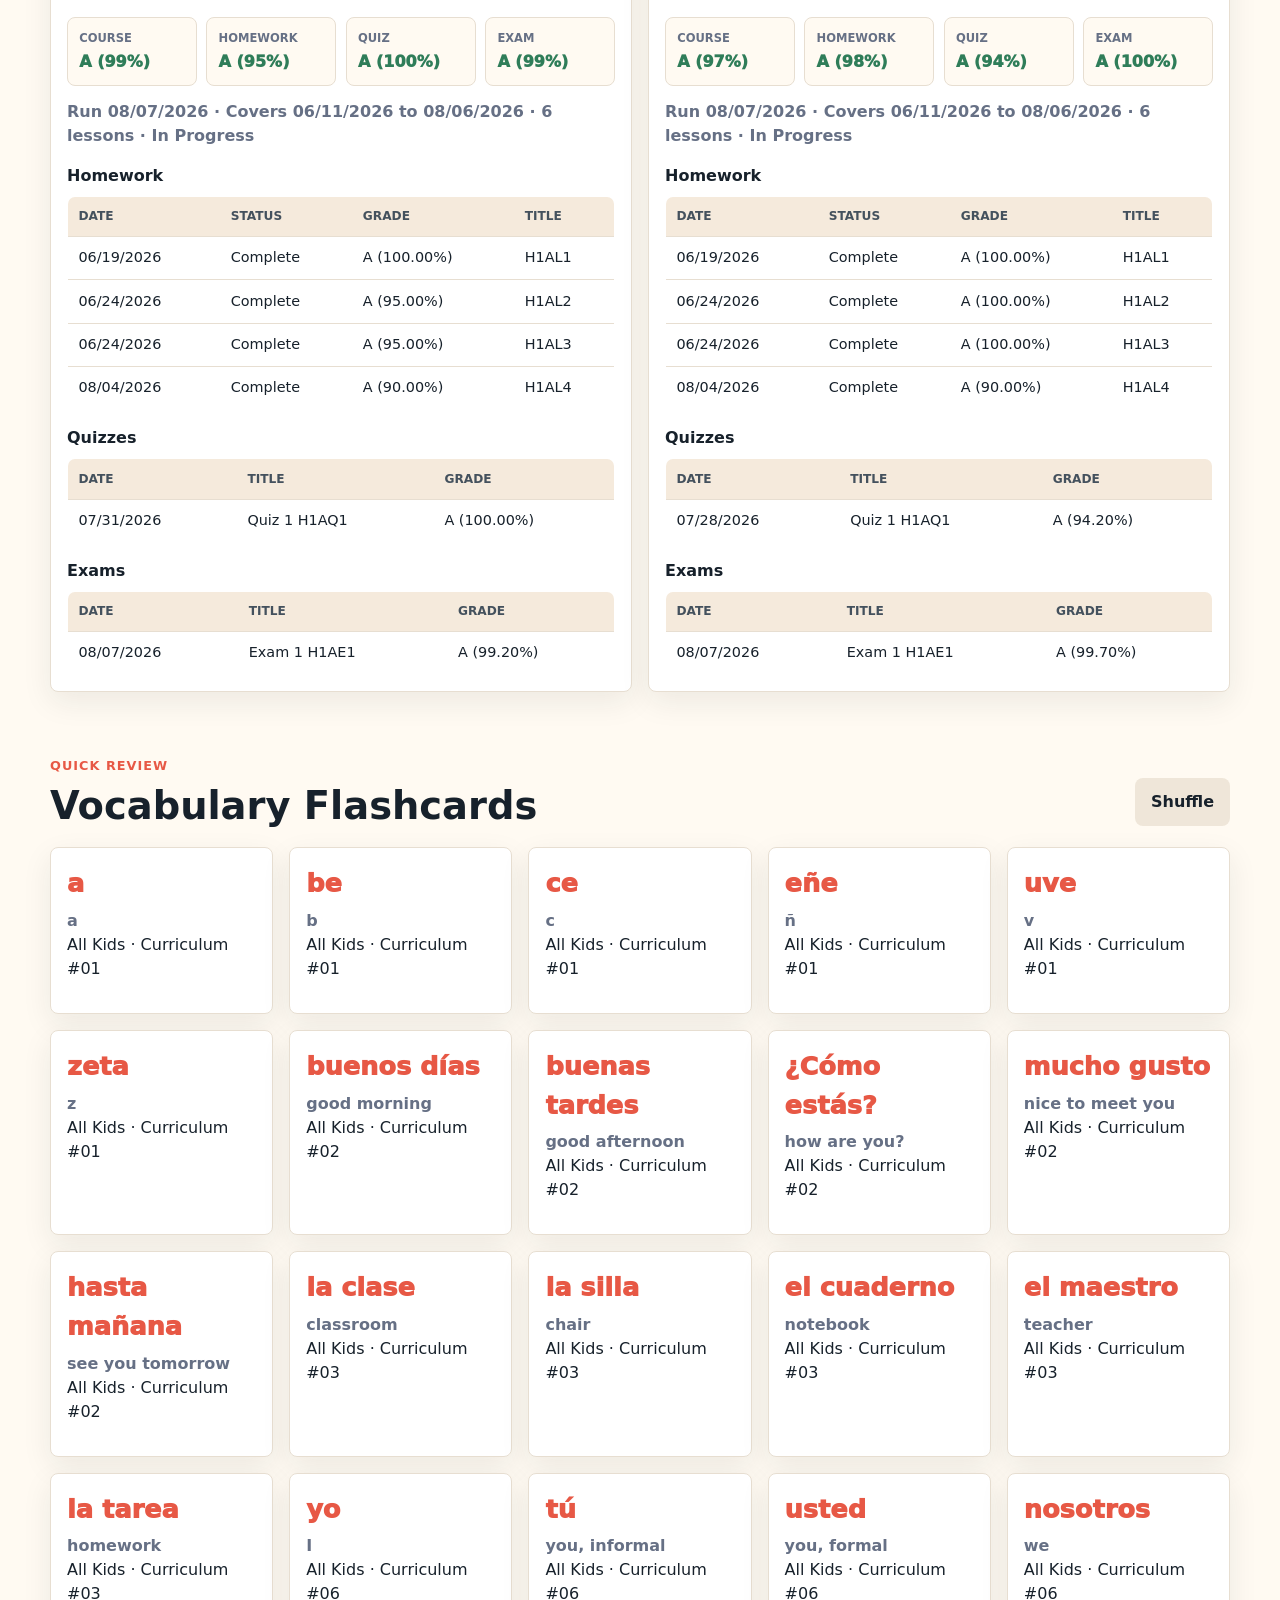
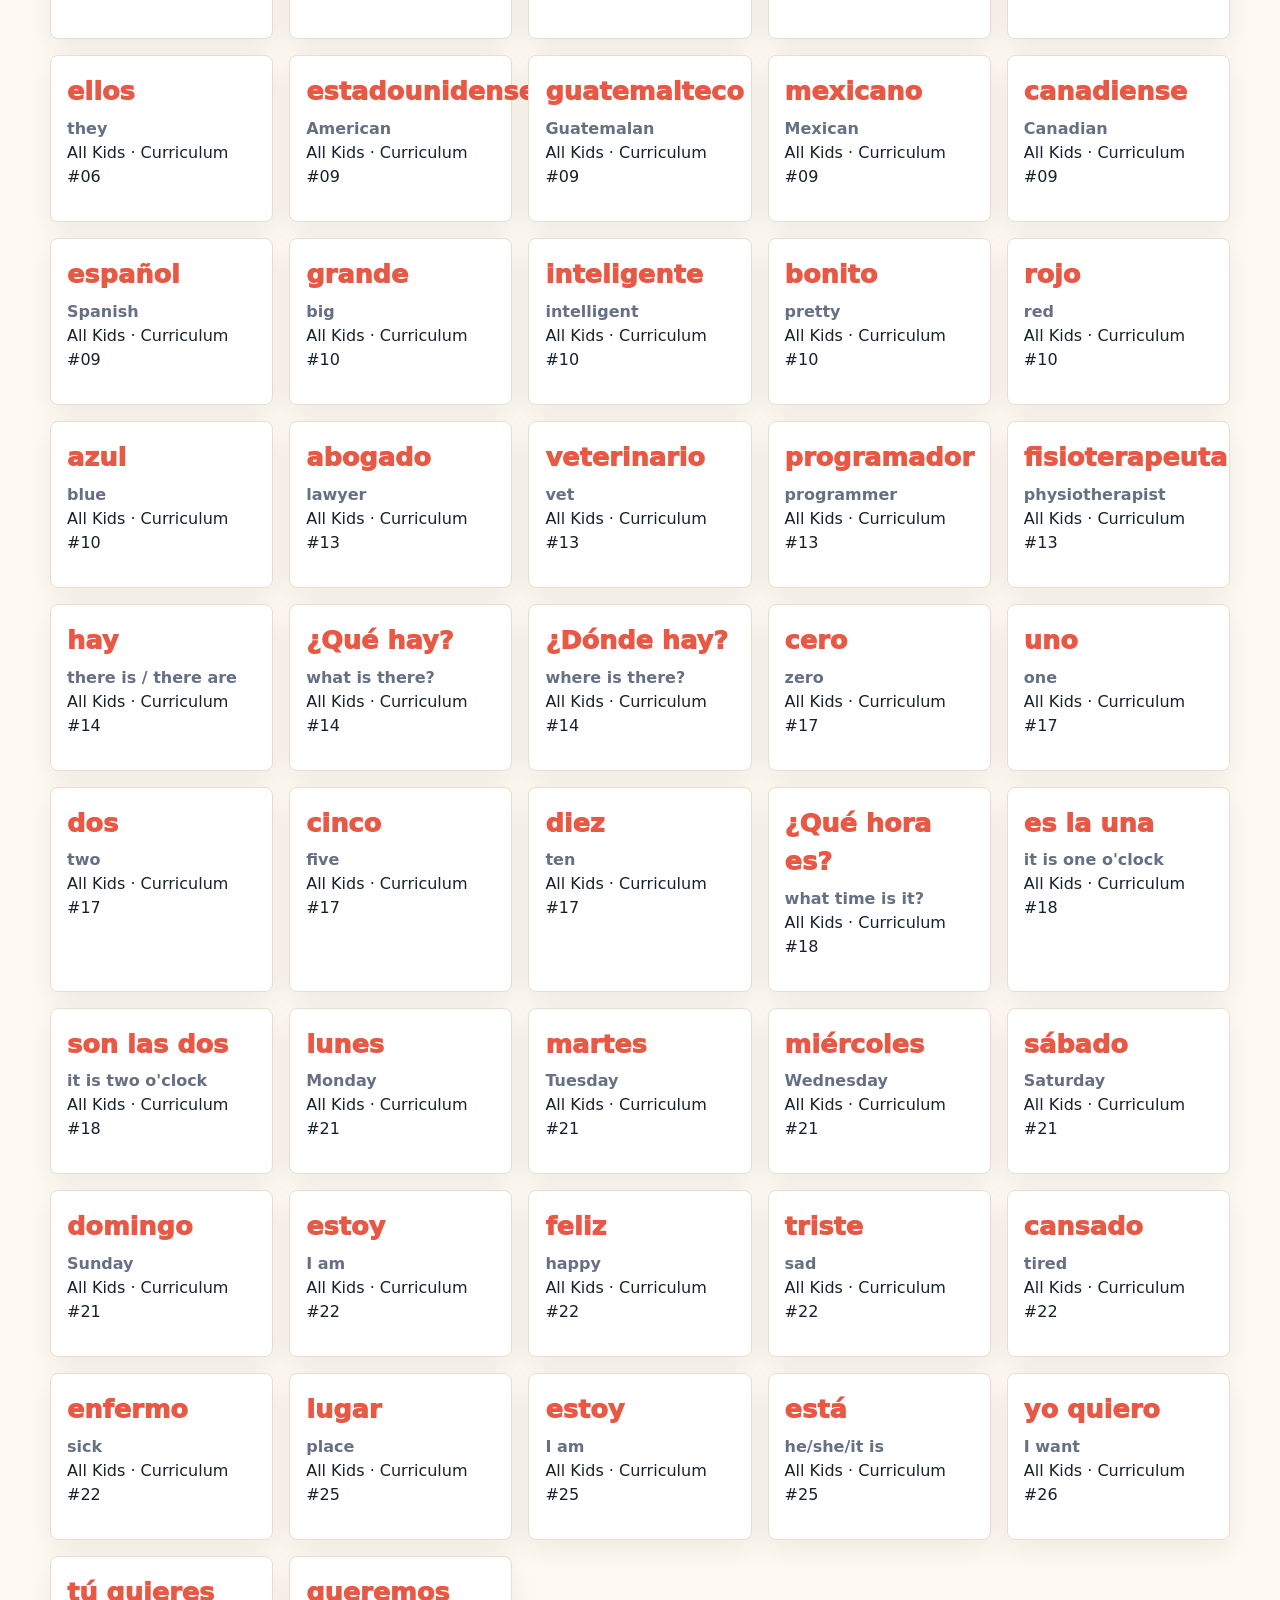
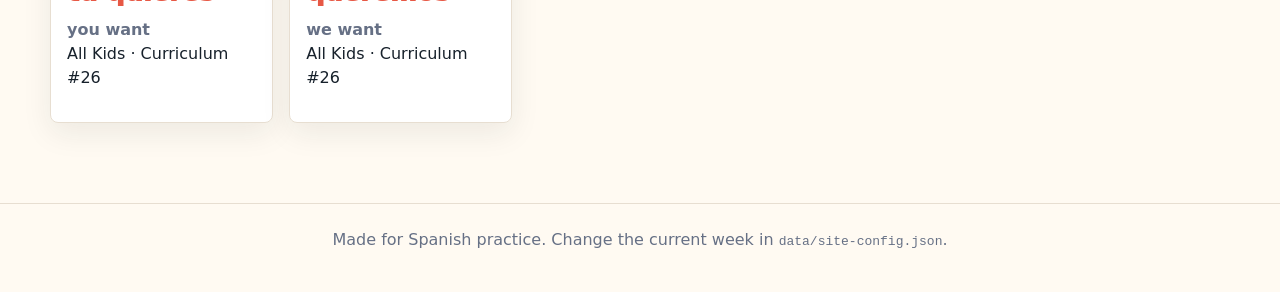
==== commit ea1088d2: "Add parent curriculum dashboard" ====
--- a/index.html
+++ b/index.html
@@ -21,6 +21,7 @@
         <a href="#materials">Materials</a>
         <a href="#reports">Reports</a>
         <a href="#practice">Practice</a>
+        <a href="parent-dashboard.html">Dashboard</a>
         <a href="admin.html">Parent</a>
       </nav>
     </header>
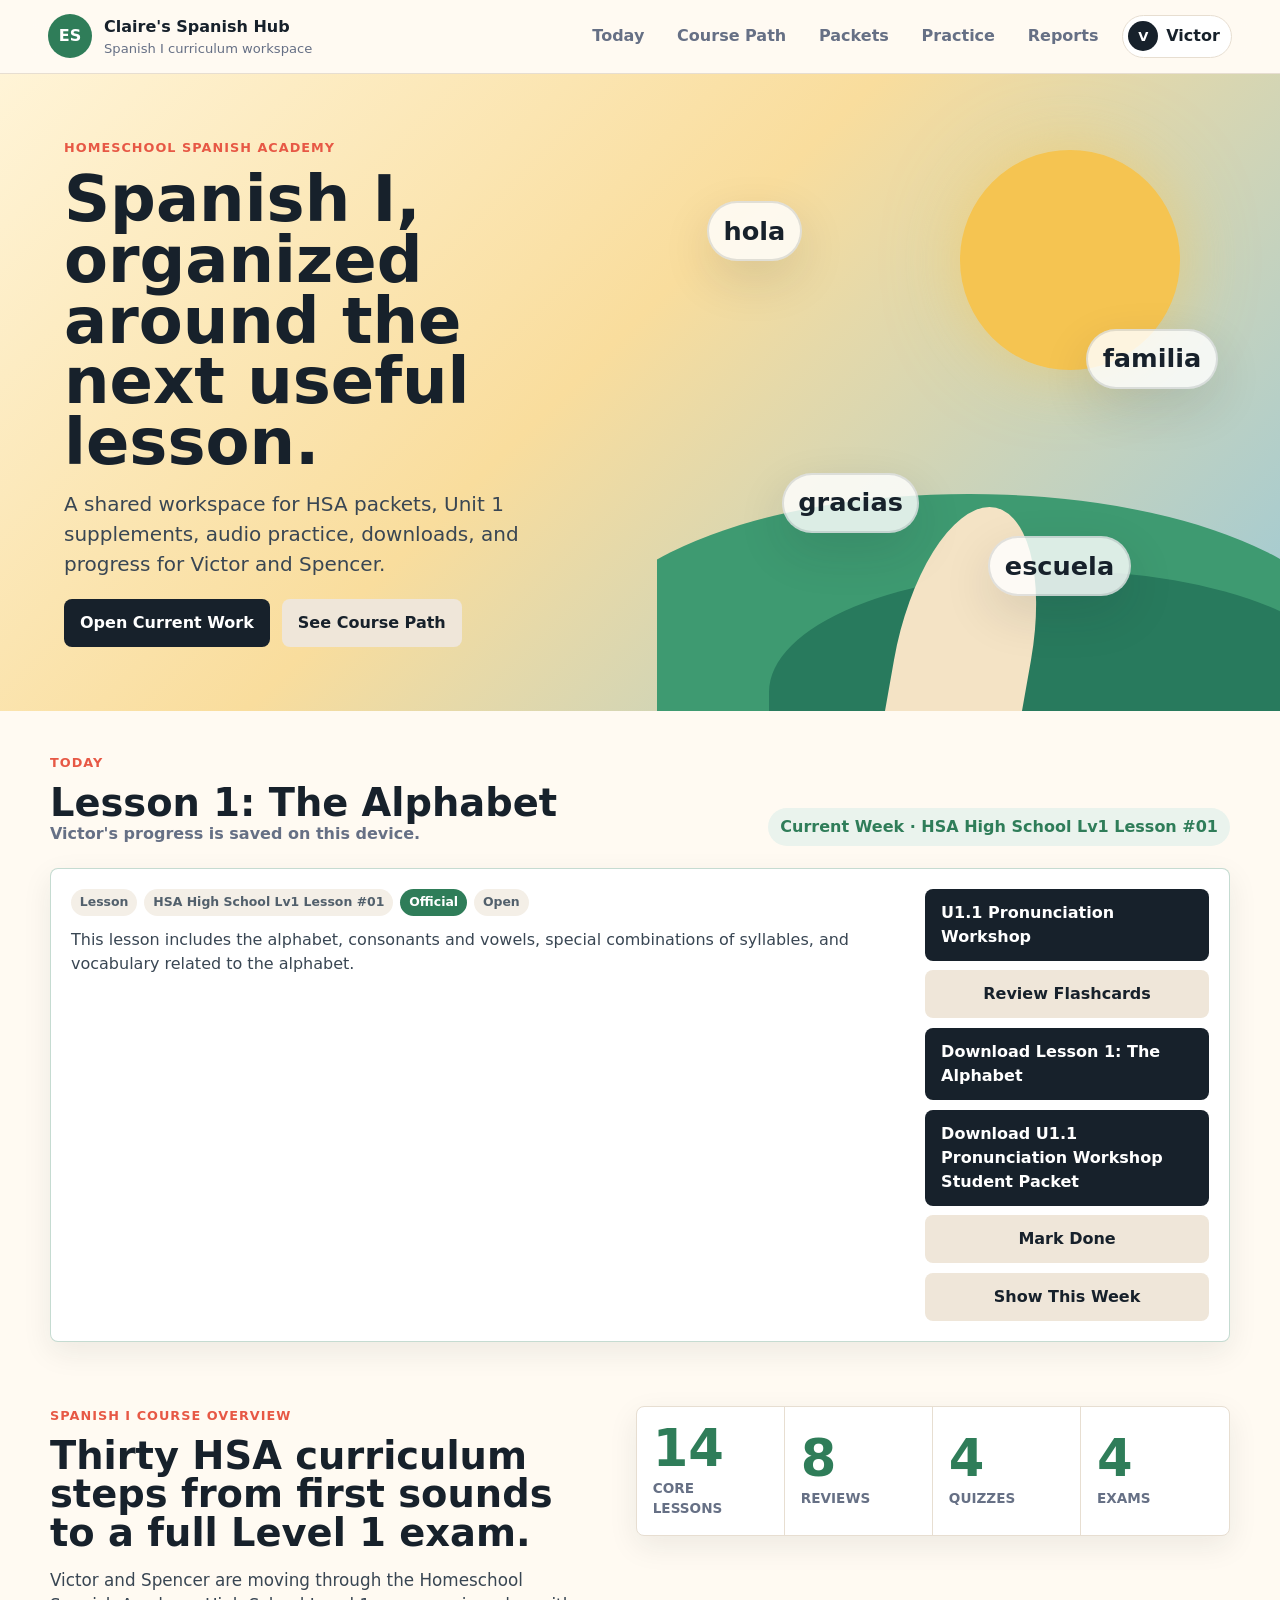
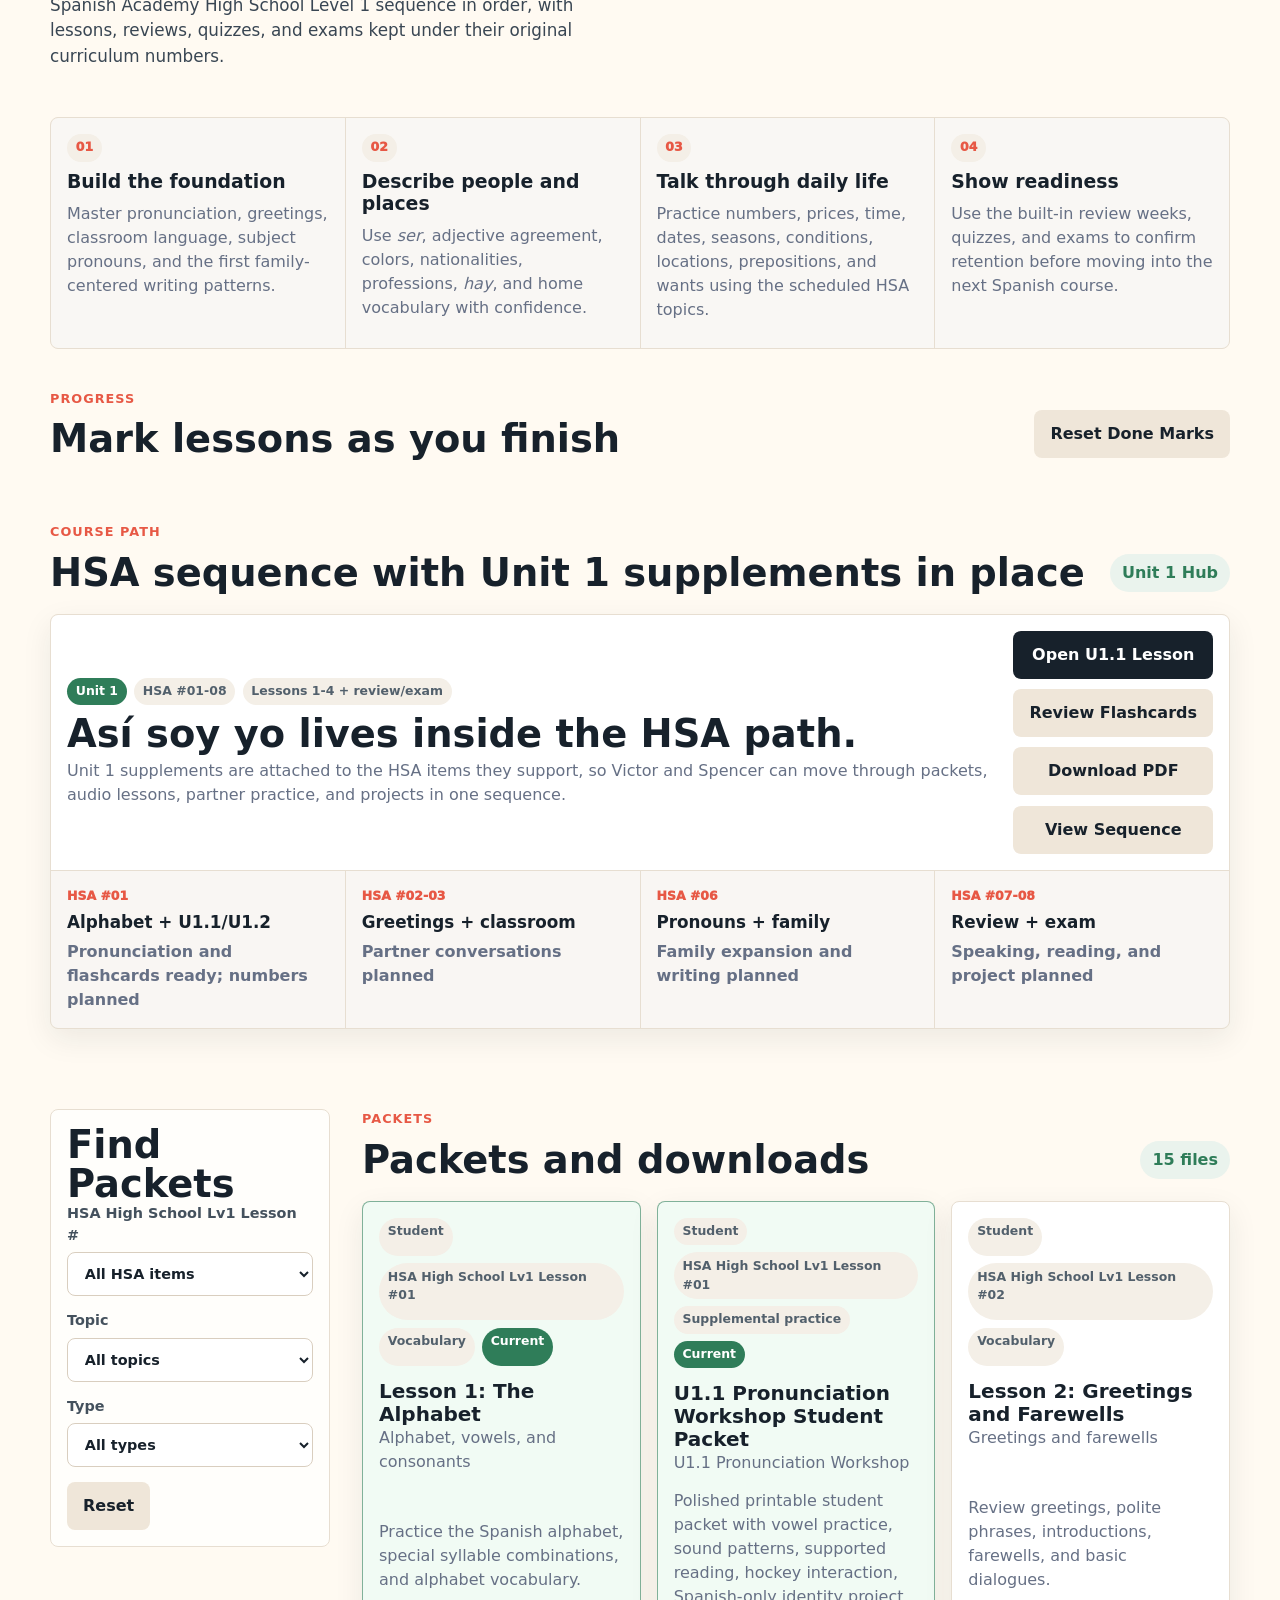
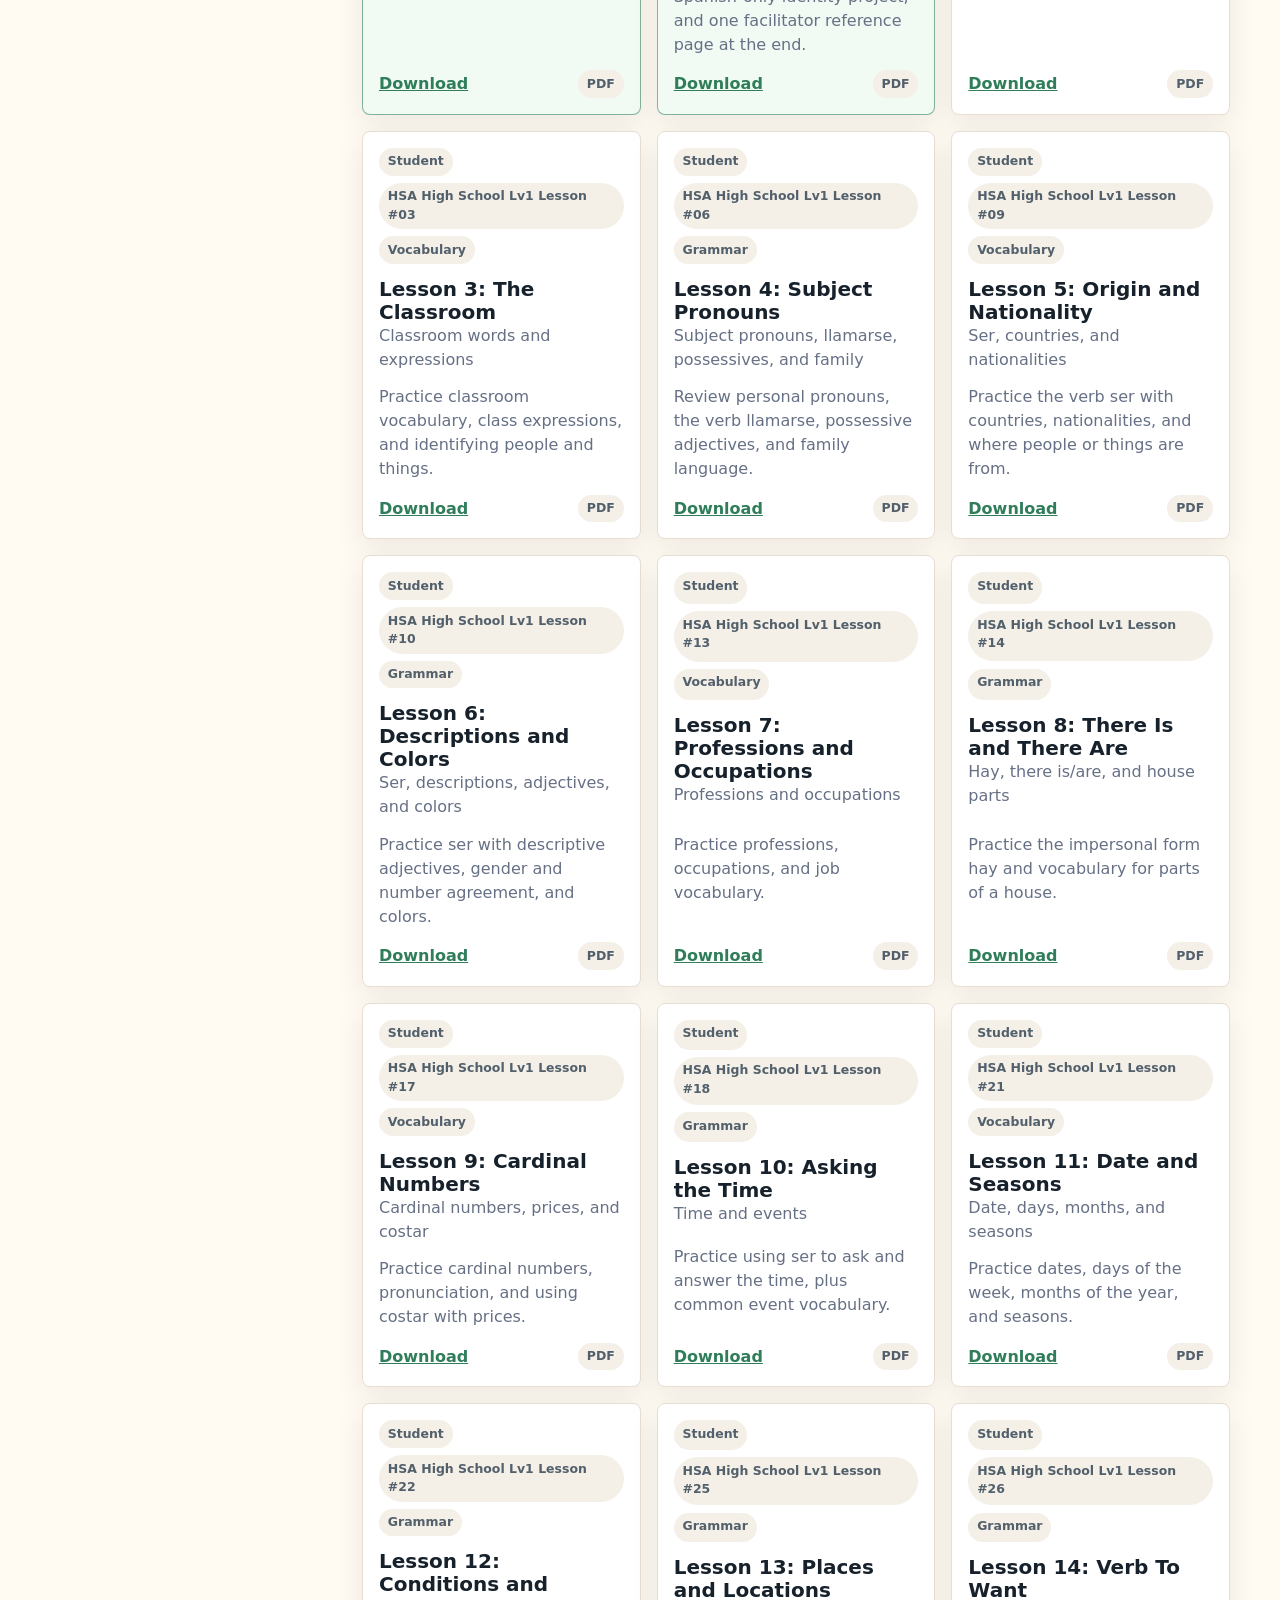
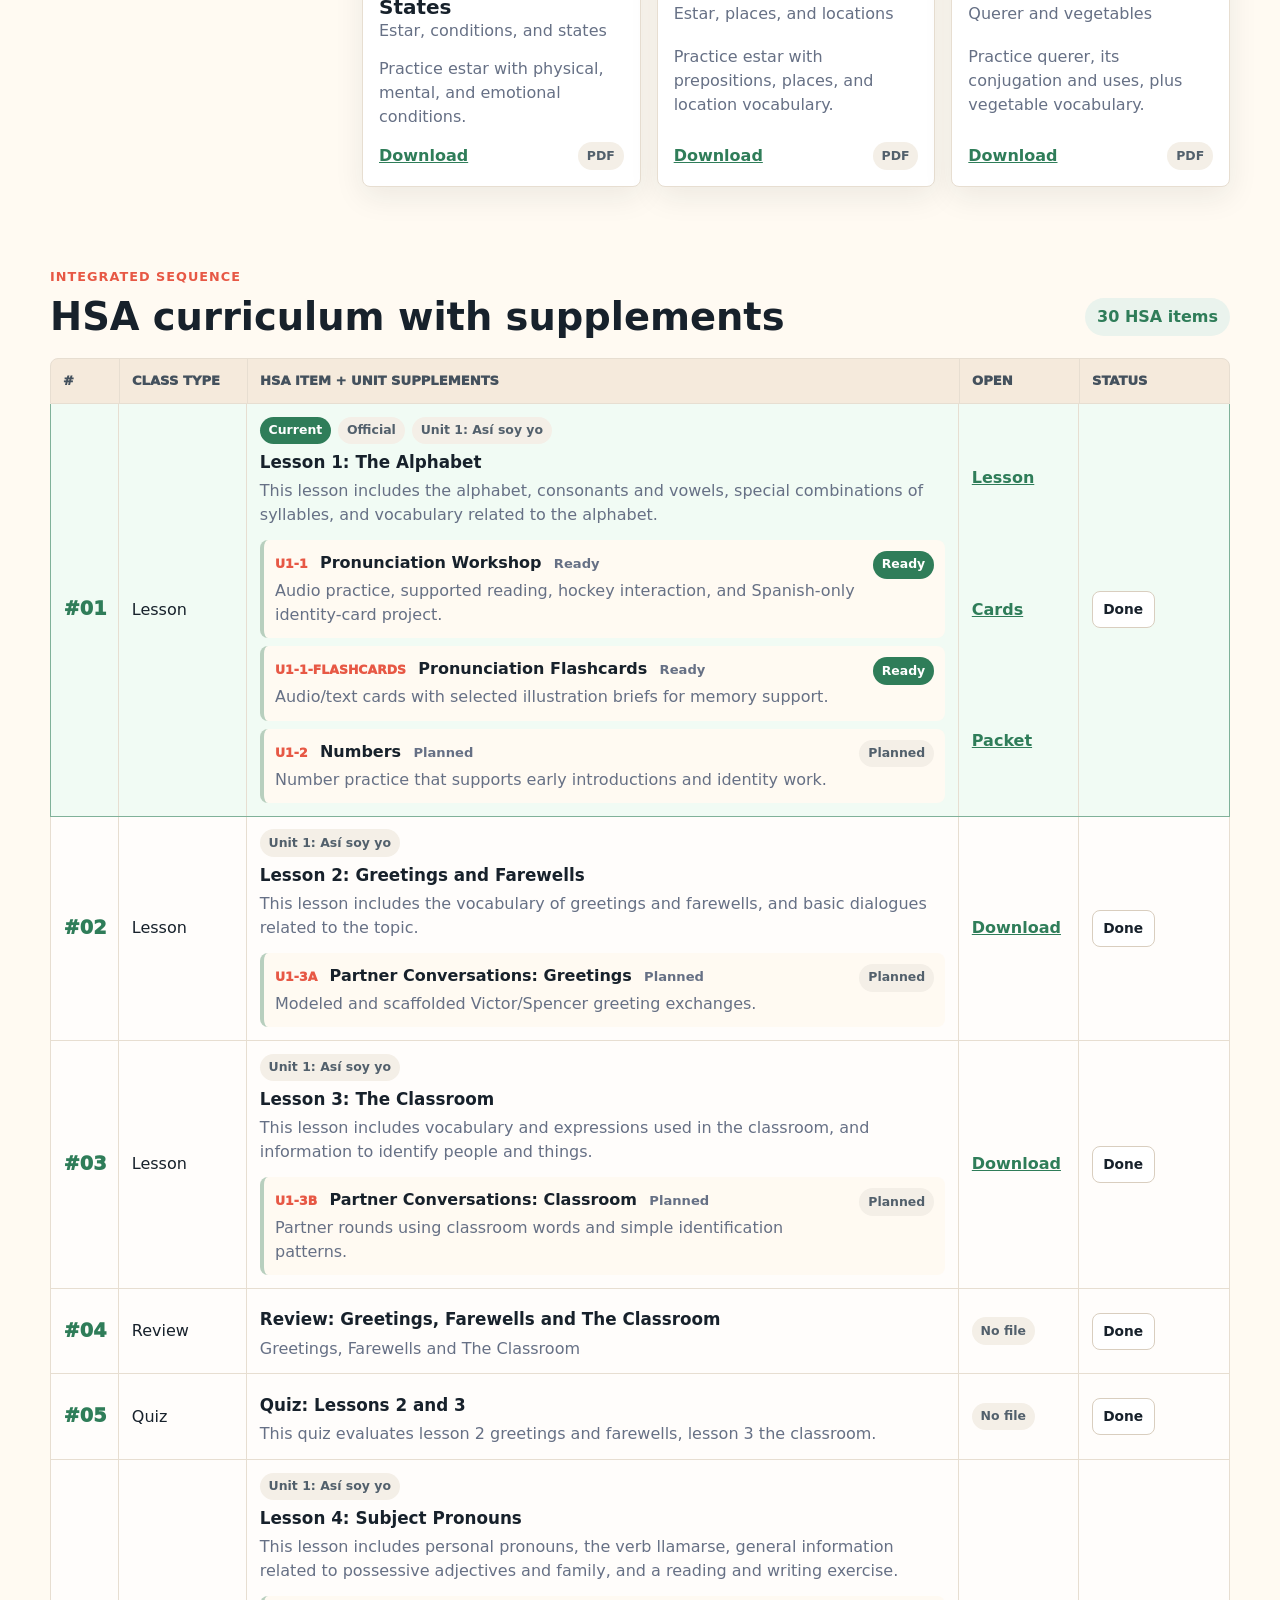
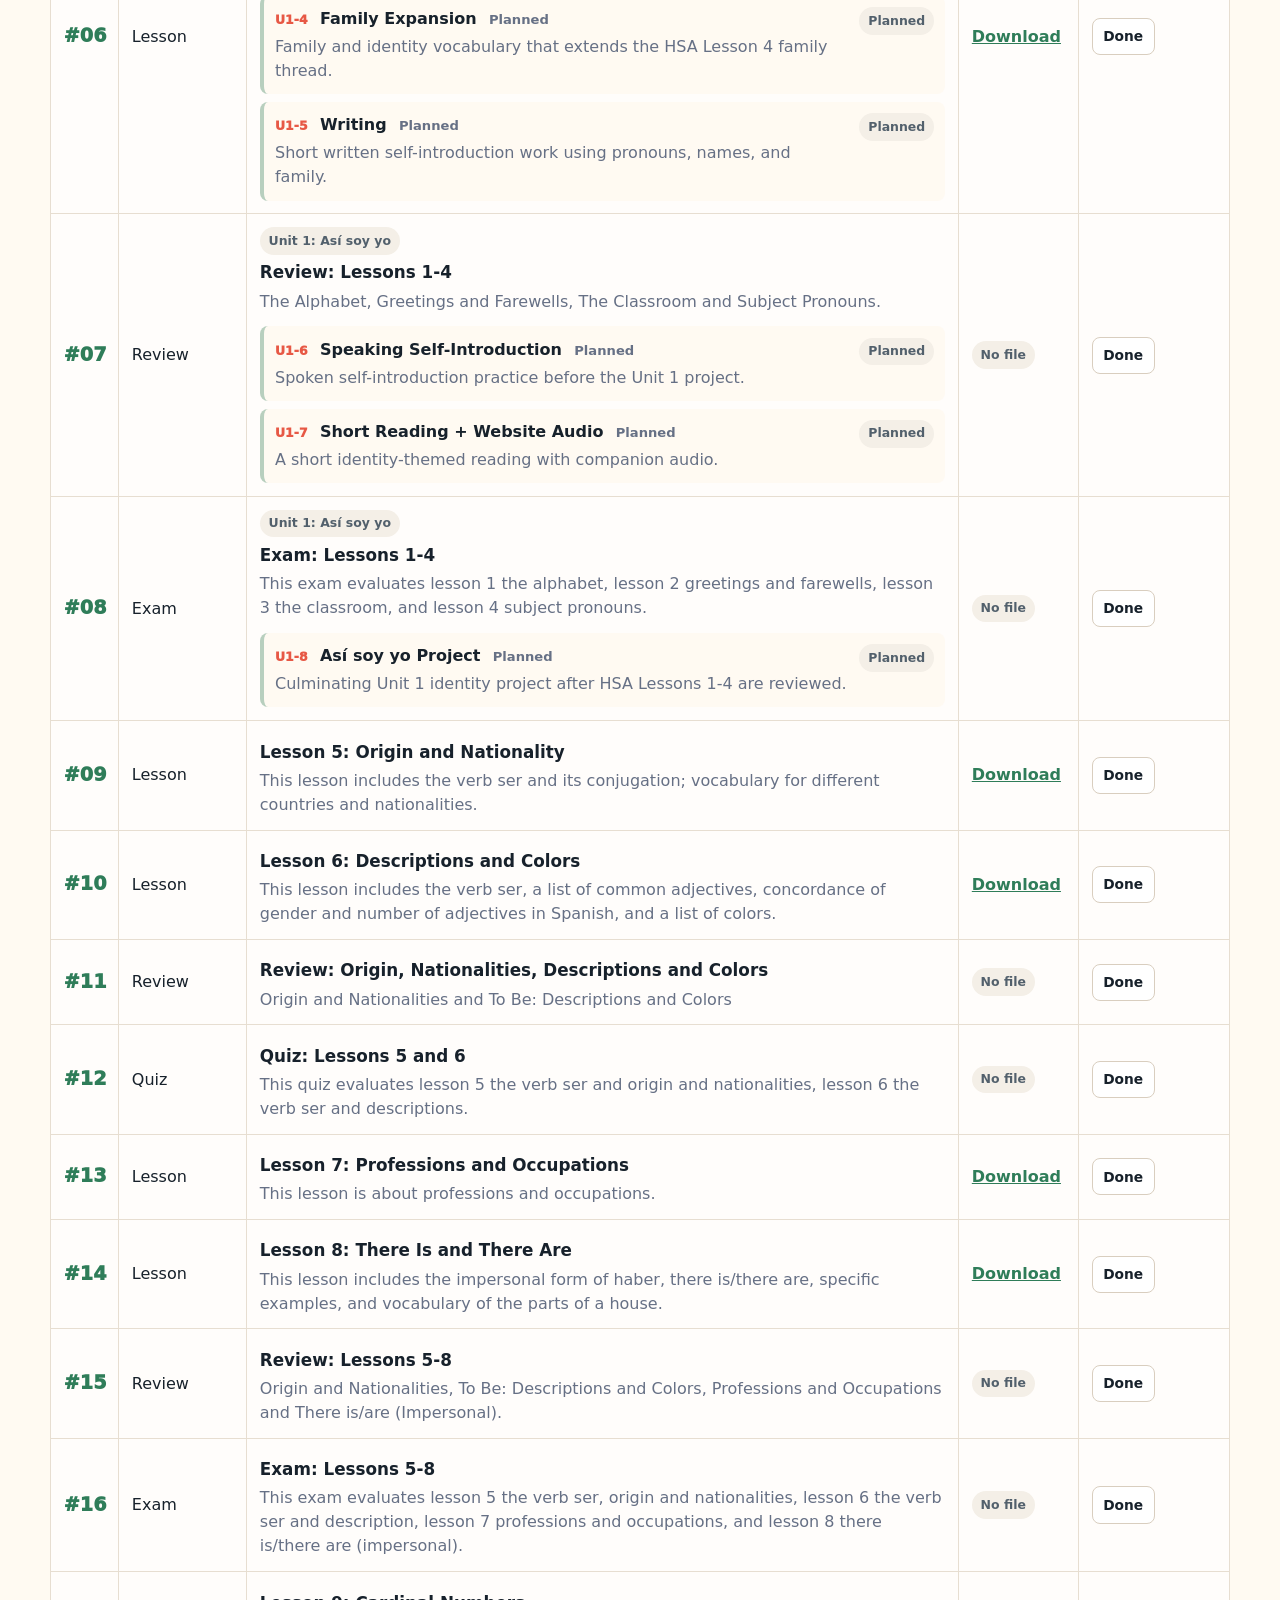
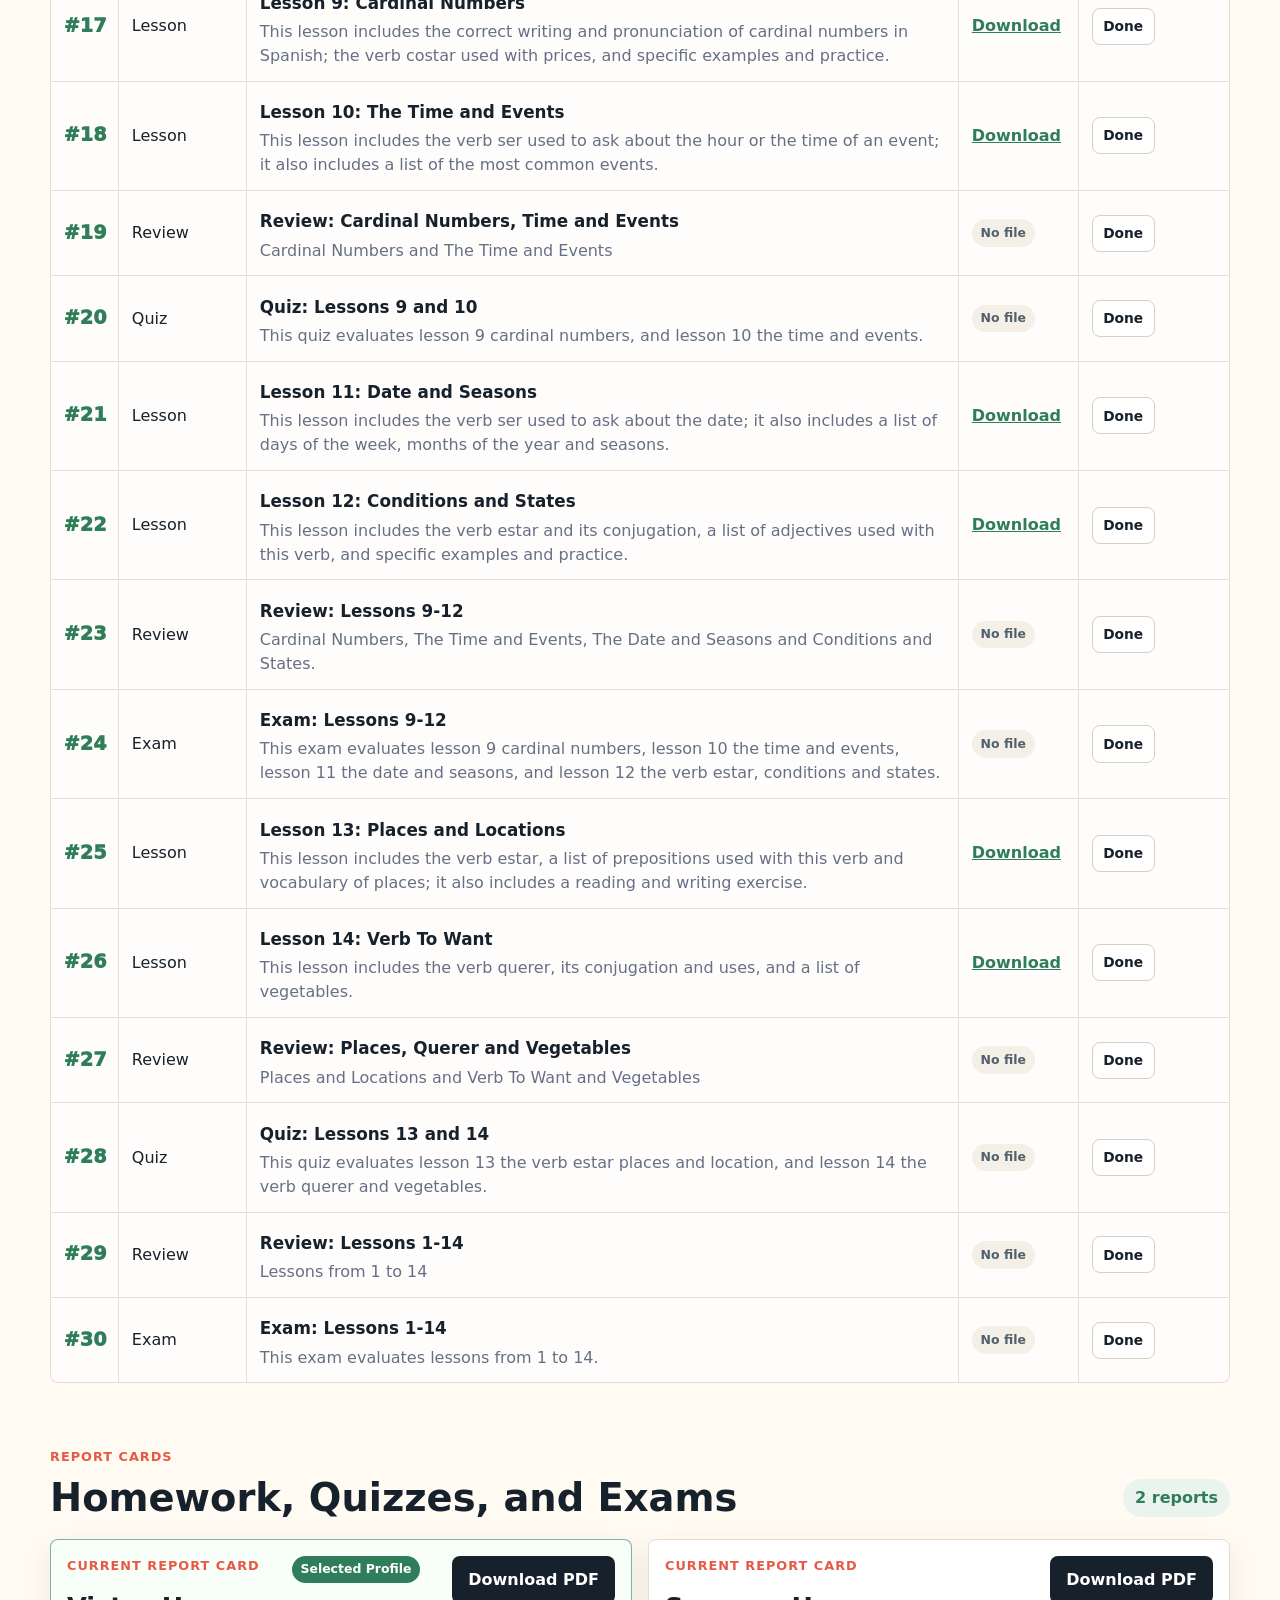
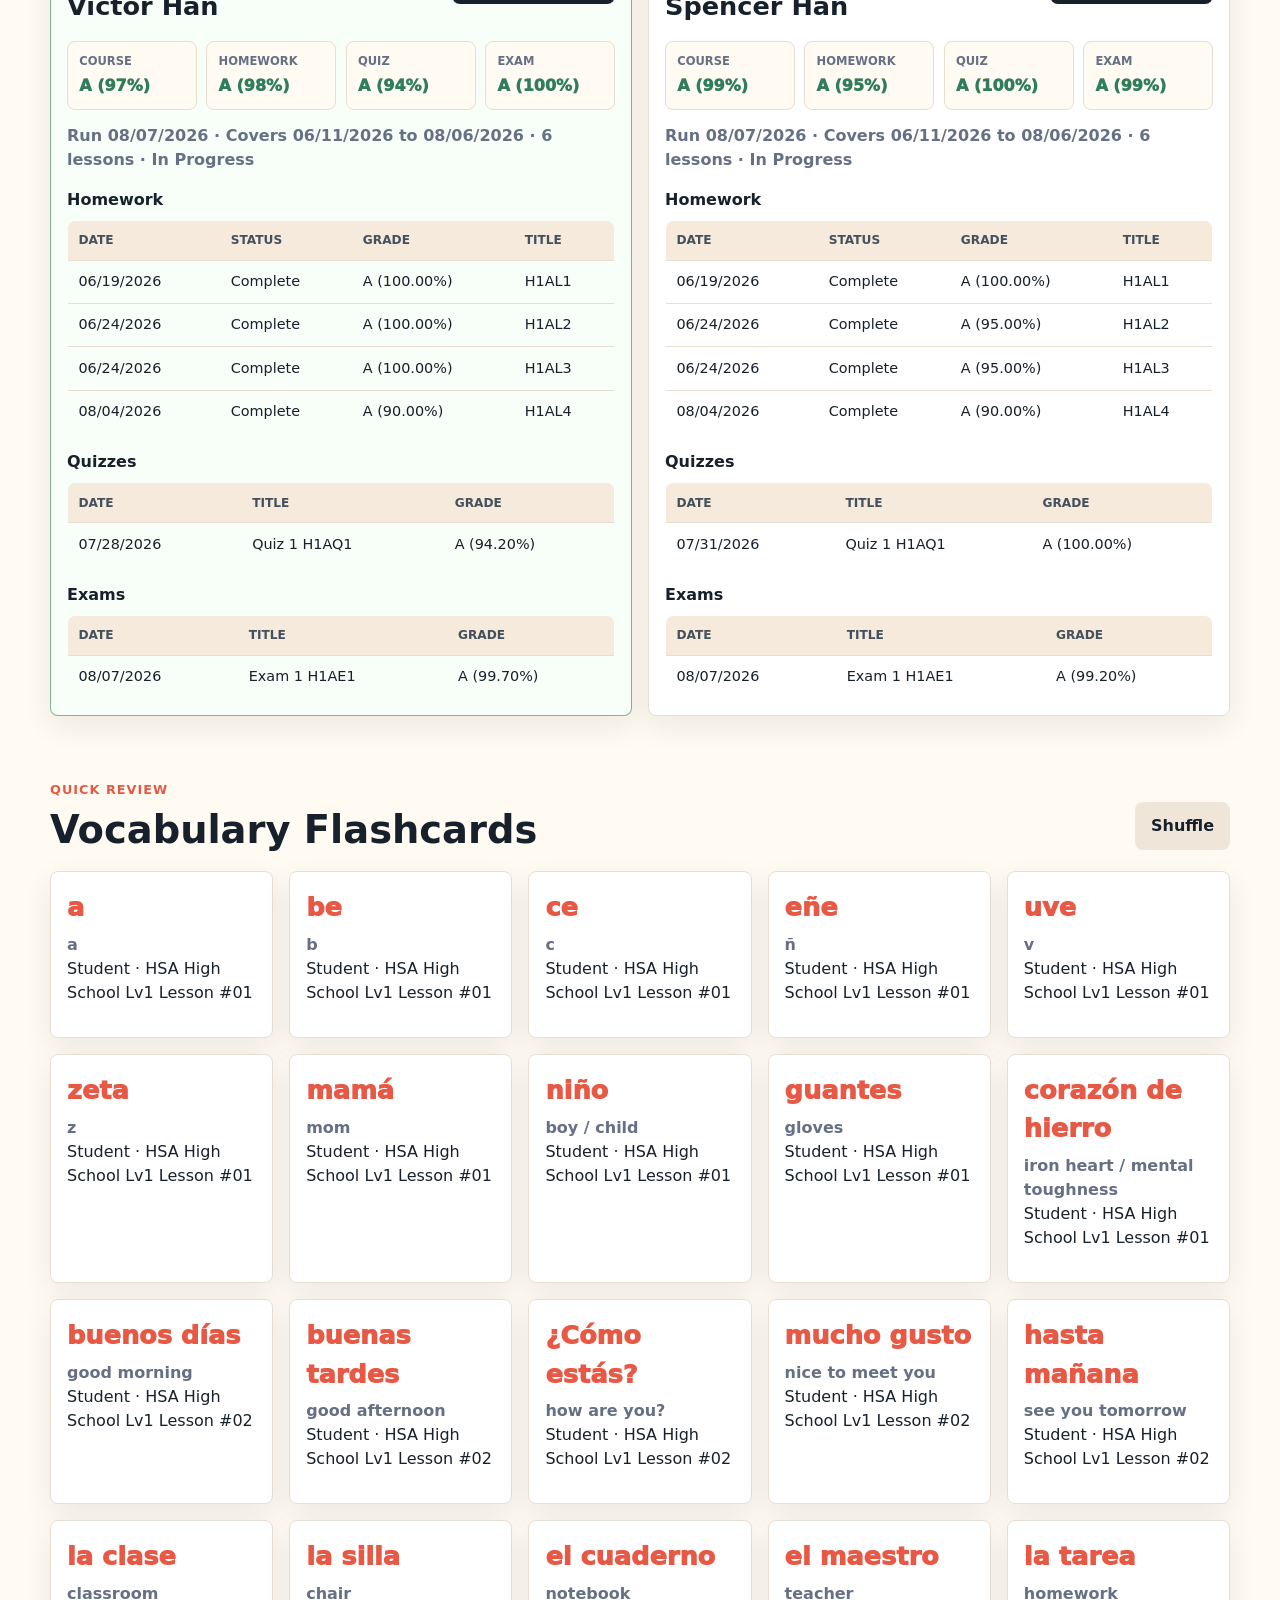
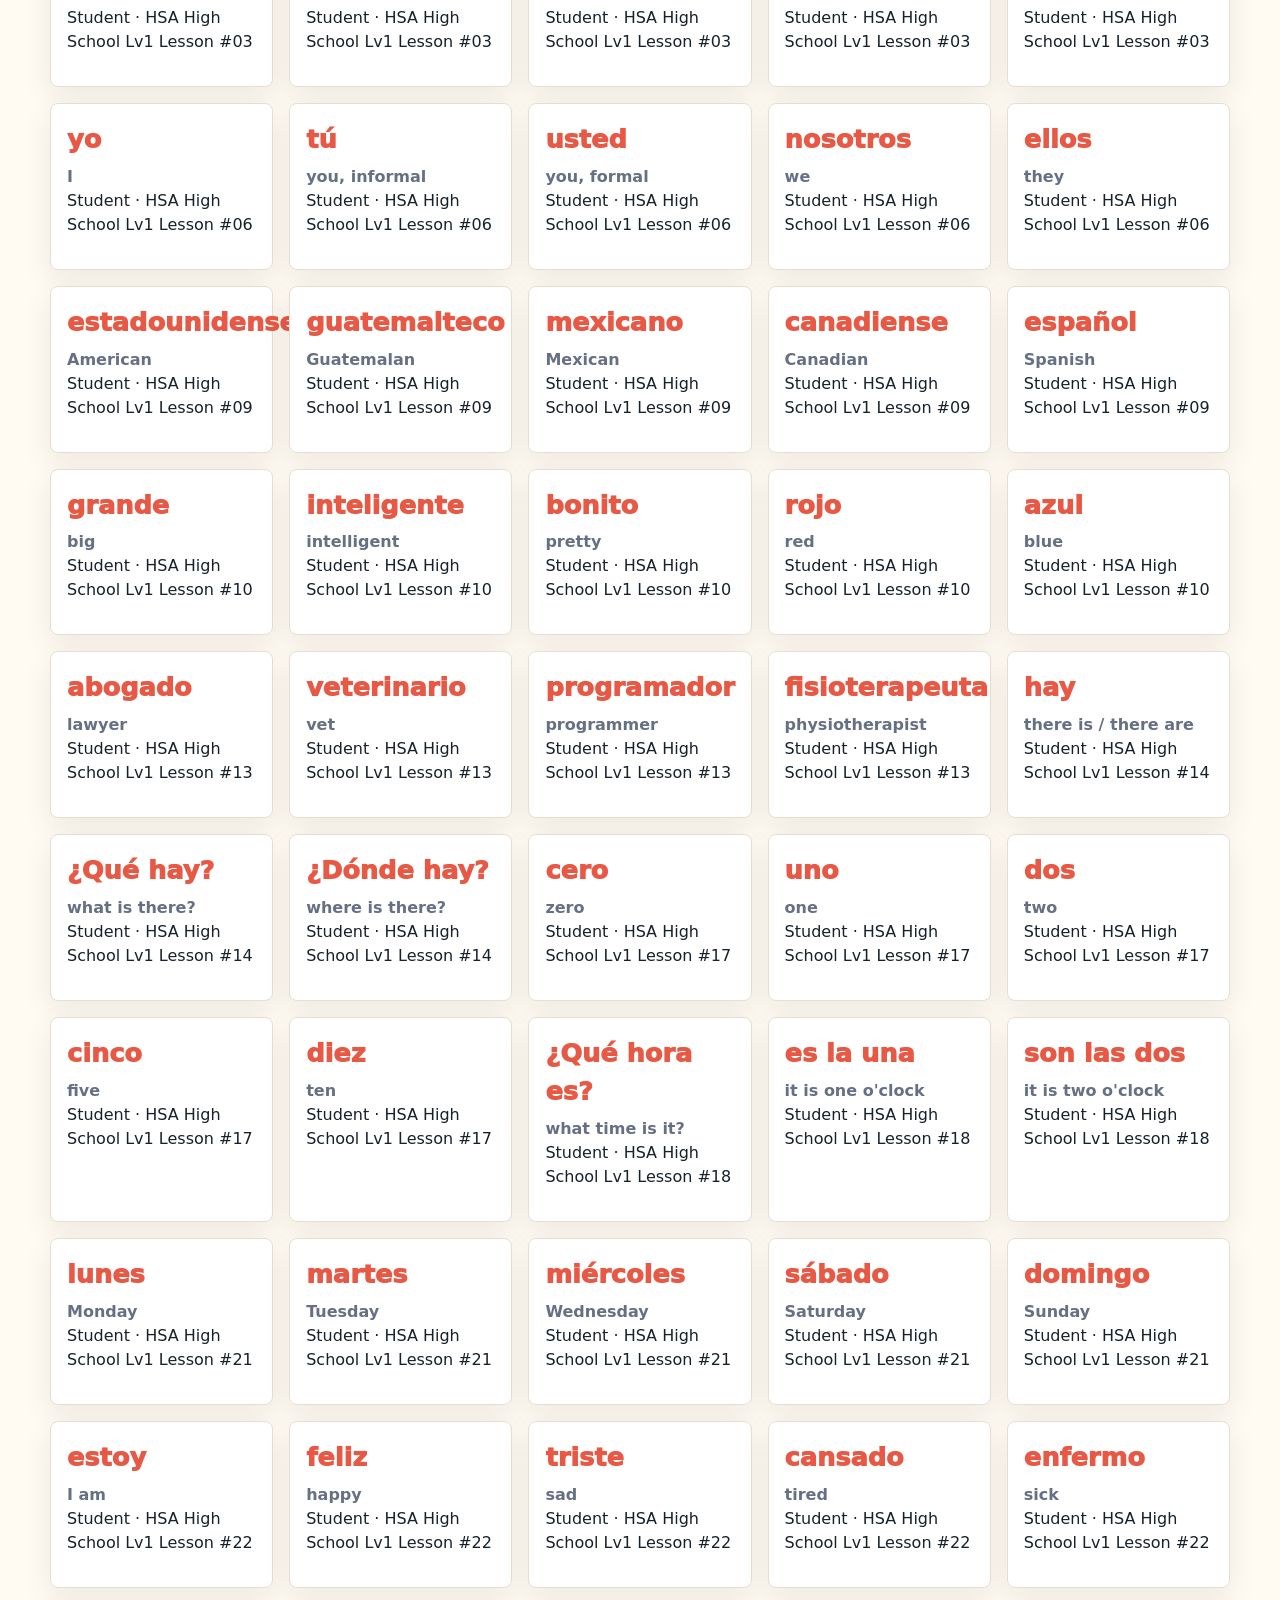
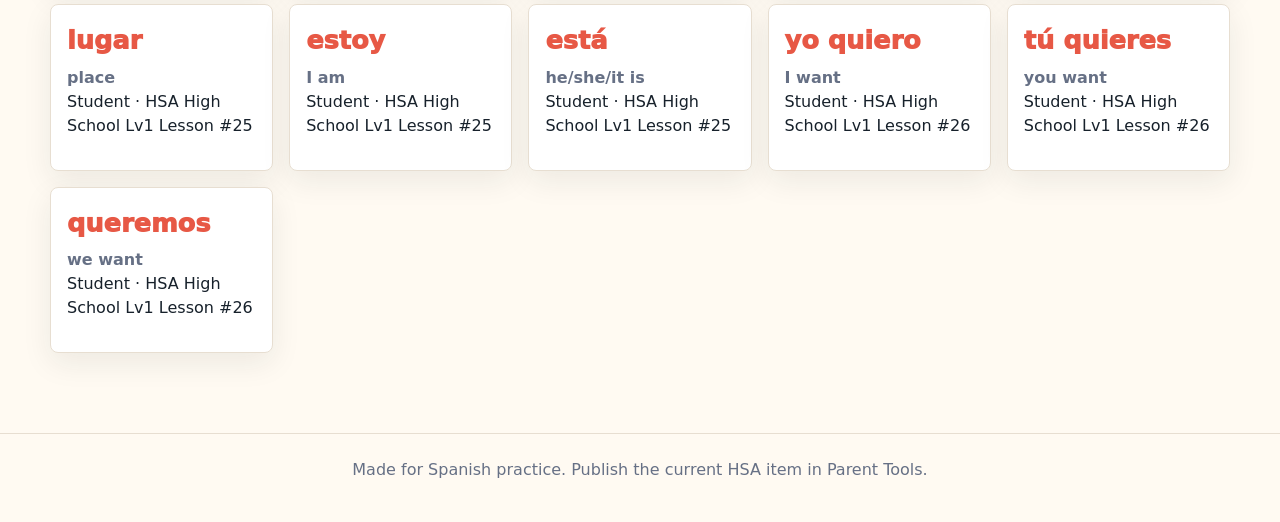
==== commit b9f4bcdc: "Implement U1.1 pronunciation workshop and audio QA" ====
--- a/index.html
+++ b/index.html
@@ -15,16 +15,59 @@
           <small>Spanish I curriculum workspace</small>
         </span>
       </a>
-      <nav aria-label="Main navigation">
-        <a href="#current">Current</a>
-        <a href="#path">Path</a>
-        <a href="#materials">Materials</a>
-        <a href="#reports">Reports</a>
-        <a href="#practice">Practice</a>
-        <a href="parent-dashboard.html">Dashboard</a>
-        <a href="admin.html">Parent</a>
-      </nav>
+      <div class="topbar-actions">
+        <nav class="site-nav" aria-label="Learner navigation">
+          <a href="#current">Today</a>
+          <a href="#path">Course Path</a>
+          <a href="#materials">Packets</a>
+          <a href="#practice">Practice</a>
+          <a href="#reports">Reports</a>
+        </nav>
+        <nav class="utility-nav" aria-label="Parent navigation" data-parent-only>
+          <a href="parent-dashboard.html">Parent Dashboard</a>
+          <a href="admin.html">Parent Tools</a>
+        </nav>
+        <button class="profile-toggle" id="profileToggle" type="button" aria-expanded="false" aria-controls="profilePanel">
+          <span id="profileInitial" aria-hidden="true">V</span>
+          <span id="profileName">Victor</span>
+        </button>
+      </div>
     </header>
+
+    <section class="profile-panel" id="profilePanel" hidden>
+      <div class="profile-panel-inner">
+        <div class="profile-panel-copy">
+          <p class="eyebrow">Local Profile</p>
+          <h2>Who is using the site?</h2>
+          <p>Profiles and progress are saved only on this device for now. No login, no password, and no cookies.</p>
+        </div>
+        <div class="profile-controls" aria-label="Profile settings">
+          <div>
+            <span class="control-label">Profile</span>
+            <div class="profile-options" data-profile-options>
+              <button type="button" data-profile-id="victor">Victor</button>
+              <button type="button" data-profile-id="spencer">Spencer</button>
+              <button type="button" data-profile-id="parent">Parent</button>
+            </div>
+          </div>
+          <div>
+            <span class="control-label">View</span>
+            <div class="segmented-control" data-view-options>
+              <button type="button" data-view-mode="learner">Learner</button>
+              <button type="button" data-view-mode="parent">Parent</button>
+            </div>
+          </div>
+          <div>
+            <span class="control-label">Display</span>
+            <div class="segmented-control" data-density-options>
+              <button type="button" data-density="comfortable">Comfortable</button>
+              <button type="button" data-density="compact">Compact</button>
+            </div>
+          </div>
+          <button class="button secondary" id="resetProfile" type="button">Reset This Profile</button>
+        </div>
+      </div>
+    </section>
 
     <main>
       <section class="hero">
@@ -34,7 +77,7 @@
           <p class="hero-text">A shared workspace for HSA packets, Unit 1 supplements, audio practice, downloads, and progress for Victor and Spencer.</p>
           <div class="hero-actions">
             <a class="button primary" href="#current">Open Current Work</a>
-            <a class="button secondary" href="#path">See Learning Path</a>
+            <a class="button secondary" href="#path">See Course Path</a>
           </div>
         </div>
         <div class="hero-art" aria-hidden="true">
@@ -52,10 +95,11 @@
       <section class="current-week" id="current" aria-live="polite">
         <div class="section-heading">
           <div>
-            <p class="eyebrow">Current Week</p>
+            <p class="eyebrow">Today</p>
             <h2 id="currentTitle">Loading...</h2>
-          </div>
-          <span id="currentBadge" class="count">Curriculum #01</span>
+            <p class="profile-context" id="profileContext">Local profile loading...</p>
+          </div>
+          <span id="currentBadge" class="count">HSA High School Lv1 Lesson #01</span>
         </div>
         <div id="currentPanel" class="current-panel"></div>
       </section>
@@ -119,10 +163,10 @@
       <section class="website-lessons" id="path">
         <div class="section-heading">
           <div>
-            <p class="eyebrow">Learning Path</p>
+            <p class="eyebrow">Course Path</p>
             <h2>HSA sequence with Unit 1 supplements in place</h2>
           </div>
-          <a class="count" href="lessons/">Lesson Pages</a>
+          <a class="count" href="lessons/">Unit 1 Hub</a>
         </div>
         <div class="unit-board">
           <article class="unit-feature">
@@ -132,11 +176,13 @@
                 <span class="tag">HSA #01-08</span>
                 <span class="tag">Lessons 1-4 + review/exam</span>
               </div>
-              <h3>Asi Soy Yo lives inside the HSA path.</h3>
-              <p>Unit 1 supplements are attached to the HSA items they support, so the kids can move through packets, audio lessons, partner practice, and projects in one sequence.</p>
+              <h3>Así soy yo lives inside the HSA path.</h3>
+              <p>Unit 1 supplements are attached to the HSA items they support, so Victor and Spencer can move through packets, audio lessons, partner practice, and projects in one sequence.</p>
             </div>
             <div class="unit-actions">
-              <a class="button primary" href="lessons/u1-1-pronunciation.html">Open Audio Lesson</a>
+              <a class="button primary" href="lessons/u1-1-pronunciation.html">Open U1.1 Lesson</a>
+              <a class="button secondary" href="lessons/u1-1-flashcards.html">Review Flashcards</a>
+              <a class="button secondary" href="materials/all-kids/curriculum-01/u1-1-pronunciation-workshop.pdf" download>Download PDF</a>
               <a class="button secondary" href="#sequence">View Sequence</a>
             </div>
           </article>
@@ -144,7 +190,7 @@
             <article>
               <span>HSA #01</span>
               <strong>Alphabet + U1.1/U1.2</strong>
-              <em>Pronunciation ready; numbers planned</em>
+              <em>Pronunciation and flashcards ready; numbers planned</em>
             </article>
             <article>
               <span>HSA #02-03</span>
@@ -167,17 +213,19 @@
 
       <section class="workspace" id="materials">
         <aside class="filters" aria-label="Materials filters">
-          <h2>Find Materials</h2>
-          <label>
-            Child
+          <h2>Find Packets</h2>
+          <label class="audience-filter" id="audienceFilterGroup">
+            Audience
             <select id="childFilter">
-              <option value="all">All children</option>
+              <option value="student">Student materials</option>
+              <option value="parent">Parent materials</option>
+              <option value="all">All materials</option>
             </select>
           </label>
           <label>
-            Curriculum #
+            HSA High School Lv1 Lesson #
             <select id="weekFilter">
-              <option value="all">All curriculum items</option>
+              <option value="all">All HSA items</option>
             </select>
           </label>
           <label>
@@ -202,7 +250,7 @@
         <section class="library-panel" aria-live="polite">
           <div class="section-heading">
             <div>
-              <p class="eyebrow">Materials</p>
+              <p class="eyebrow">Packets</p>
               <h2>Packets and downloads</h2>
             </div>
             <span id="resultCount" class="count">0 files</span>
@@ -254,7 +302,7 @@
     </main>
 
     <footer>
-      <p>Made for Spanish practice. Change the current week in <code>data/site-config.json</code>.</p>
+      <p>Made for Spanish practice. Publish the current HSA item in Parent Tools.</p>
     </footer>
 
     <script src="app.js"></script>
--- a/styles.css
+++ b/styles.css
@@ -96,11 +96,153 @@
   color: var(--ink);
 }
 
+.site-nav a[aria-current="page"],
+.site-nav a.is-active {
+  background: var(--ink);
+  color: white;
+}
+
+.utility-nav {
+  border-left: 1px solid var(--line);
+  padding-left: 0.65rem;
+}
+
+.utility-nav a {
+  color: #44515d;
+  font-size: 0.9rem;
+}
+
+.utility-nav a:hover,
+.utility-nav a[aria-current="page"] {
+  background: #eaf3ed;
+  color: var(--green);
+}
+
+[hidden] {
+  display: none !important;
+}
+
+.topbar-actions {
+  display: flex;
+  min-width: 0;
+  align-items: center;
+  gap: 0.6rem;
+}
+
+.profile-toggle {
+  display: inline-flex;
+  flex: 0 0 auto;
+  min-height: 42px;
+  align-items: center;
+  gap: 0.5rem;
+  border: 1px solid var(--line);
+  border-radius: 999px;
+  padding: 0.35rem 0.7rem 0.35rem 0.35rem;
+  background: var(--surface);
+  color: var(--ink);
+  font: inherit;
+  font-weight: 900;
+  cursor: pointer;
+}
+
+.profile-toggle span:first-child {
+  display: grid;
+  width: 30px;
+  height: 30px;
+  place-items: center;
+  border-radius: 50%;
+  background: var(--ink);
+  color: white;
+  font-size: 0.82rem;
+}
+
+.profile-toggle:hover,
+.profile-toggle[aria-expanded="true"] {
+  border-color: rgba(47, 125, 89, 0.52);
+  color: var(--green);
+}
+
+.profile-panel {
+  border-bottom: 1px solid var(--line);
+  background: rgba(255, 250, 242, 0.98);
+}
+
+.profile-panel-inner {
+  display: grid;
+  grid-template-columns: minmax(240px, 0.72fr) minmax(0, 1.28fr);
+  gap: 1rem;
+  width: min(1180px, calc(100% - 2rem));
+  margin: 0 auto;
+  padding: 1rem 0;
+}
+
+.profile-panel-copy h2 {
+  margin-bottom: 0.45rem;
+  font-size: 1.45rem;
+}
+
+.profile-panel-copy p:last-child,
+.profile-context {
+  margin-bottom: 0;
+  color: var(--muted);
+  font-weight: 700;
+}
+
+.profile-controls {
+  display: grid;
+  grid-template-columns: minmax(210px, 1.2fr) minmax(160px, 0.8fr) minmax(190px, 0.9fr) auto;
+  gap: 0.75rem;
+  align-items: end;
+}
+
+.control-label {
+  display: block;
+  margin-bottom: 0.35rem;
+  color: #44515d;
+  font-size: 0.75rem;
+  font-weight: 950;
+  text-transform: uppercase;
+}
+
+.profile-options,
+.segmented-control {
+  display: flex;
+  overflow: hidden;
+  border: 1px solid #d9cebf;
+  border-radius: 8px;
+  background: var(--surface);
+}
+
+.profile-options button,
+.segmented-control button {
+  flex: 1 1 0;
+  min-height: 42px;
+  border: 0;
+  border-right: 1px solid #e8ddd0;
+  padding: 0.55rem 0.7rem;
+  background: transparent;
+  color: var(--muted);
+  font: inherit;
+  font-weight: 850;
+  cursor: pointer;
+}
+
+.profile-options button:last-child,
+.segmented-control button:last-child {
+  border-right: 0;
+}
+
+.profile-options button.is-selected,
+.segmented-control button.is-selected {
+  background: var(--green);
+  color: white;
+}
+
 .hero {
   position: relative;
   display: grid;
-  grid-template-columns: minmax(0, 0.9fr) minmax(300px, 1.1fr);
-  min-height: calc(100svh - 74px);
+  grid-template-columns: minmax(0, 0.95fr) minmax(300px, 0.9fr);
+  min-height: min(540px, calc(100svh - 74px));
   overflow: hidden;
   background: linear-gradient(135deg, #fff4d7 0%, #f9dd9d 46%, #9ac9d8 100%);
 }
@@ -108,7 +250,7 @@
 .hero-copy {
   align-self: center;
   max-width: 720px;
-  padding: clamp(2rem, 7vw, 6rem);
+  padding: clamp(1.5rem, 5vw, 4rem);
 }
 
 .eyebrow {
@@ -128,7 +270,7 @@
 
 h1 {
   margin-bottom: 1rem;
-  font-size: clamp(2.4rem, 7vw, 6.8rem);
+  font-size: clamp(2.35rem, 5vw, 4.85rem);
   line-height: 0.95;
   letter-spacing: 0;
 }
@@ -178,6 +320,7 @@
 
 .hero-art {
   position: relative;
+  overflow: hidden;
   min-height: 420px;
 }
 
@@ -269,30 +412,42 @@
 }
 
 .current-week {
-  padding: clamp(2rem, 6vw, 4rem) 0 0;
+  padding: clamp(1.4rem, 4vw, 2.6rem) 0 0;
 }
 
 .current-panel {
   display: grid;
-  grid-template-columns: minmax(0, 1fr) auto;
-  gap: 1rem;
-  align-items: center;
-  border: 2px solid rgba(47, 125, 89, 0.32);
-  border-radius: 8px;
-  padding: 1rem;
-  background: linear-gradient(135deg, #ffffff 0%, #edf7f0 100%);
-  box-shadow: var(--shadow);
+  grid-template-columns: minmax(0, 1fr) minmax(240px, 0.34fr);
+  gap: 1.2rem;
+  align-items: start;
+  border: 1px solid rgba(47, 125, 89, 0.28);
+  border-radius: 8px;
+  padding: clamp(1rem, 2.5vw, 1.25rem);
+  background: #ffffff;
+  box-shadow: 0 10px 30px rgba(23, 33, 43, 0.08);
 }
 
 .current-panel p {
-  margin: 0.8rem 0 0;
+  margin: 0.7rem 0 0;
   color: #394653;
 }
 
 .current-actions {
   display: grid;
-  min-width: min(100%, 280px);
+  min-width: 0;
   gap: 0.6rem;
+}
+
+.current-actions .button {
+  width: 100%;
+}
+
+.current-source-note {
+  border-left: 4px solid rgba(47, 125, 89, 0.34);
+  padding-left: 0.75rem;
+  color: var(--muted) !important;
+  font-size: 0.92rem;
+  font-weight: 750;
 }
 
 .course-overview {
@@ -570,6 +725,11 @@
   font-weight: 850;
 }
 
+.warning-tag {
+  background: #fff0ed;
+  color: var(--coral);
+}
+
 .material-card h3 {
   margin: 0;
   font-size: 1.25rem;
@@ -622,6 +782,11 @@
   padding: 1rem;
   background: var(--surface);
   box-shadow: 0 10px 30px rgba(23, 33, 43, 0.08);
+}
+
+.report-card.is-active-profile {
+  border-color: rgba(47, 125, 89, 0.58);
+  background: #f8fff9;
 }
 
 .report-card-head {
@@ -913,6 +1078,32 @@
   box-shadow: var(--shadow);
 }
 
+body[data-density="compact"] .current-panel,
+body[data-density="compact"] .profile-panel-inner,
+body[data-density="compact"] .unit-feature,
+body[data-density="compact"] .material-card,
+body[data-density="compact"] .report-card,
+body[data-density="compact"] .flashcard {
+  padding: 0.75rem;
+}
+
+body[data-density="compact"] .material-card {
+  min-height: 204px;
+  gap: 0.6rem;
+}
+
+body[data-density="compact"] .schedule-number,
+body[data-density="compact"] .schedule-type,
+body[data-density="compact"] .schedule-item > div:nth-child(3),
+body[data-density="compact"] .schedule-action,
+body[data-density="compact"] .schedule-buttons {
+  padding: 0.6rem;
+}
+
+body[data-density="compact"] .hero {
+  min-height: 620px;
+}
+
 .spanish-word {
   display: block;
   margin-bottom: 0.4rem;
@@ -952,6 +1143,107 @@
   gap: 1rem;
 }
 
+.admin-publish-panel {
+  display: grid;
+  grid-template-columns: minmax(0, 0.8fr) minmax(280px, 0.7fr) minmax(300px, 0.9fr);
+  gap: 1rem;
+  align-items: start;
+  margin: 1rem 0;
+  padding: 1rem;
+  border: 1px solid rgba(47, 125, 89, 0.28);
+  border-radius: 8px;
+  background: #ffffff;
+  box-shadow: 0 10px 30px rgba(23, 33, 43, 0.08);
+}
+
+.current-config-form {
+  display: grid;
+  gap: 0.8rem;
+}
+
+.current-config-form label {
+  margin-bottom: 0;
+}
+
+.config-actions {
+  display: flex;
+  flex-wrap: wrap;
+  gap: 0.6rem;
+}
+
+.admin-publish-panel pre {
+  min-height: 210px;
+  margin: 0;
+}
+
+.admin-tool-panel {
+  display: grid;
+  grid-template-columns: minmax(0, 1.05fr) minmax(280px, 0.95fr);
+  gap: 1rem;
+  align-items: stretch;
+  margin: 1rem 0;
+  padding: 1rem;
+  border: 1px solid var(--line);
+  border-radius: 8px;
+  background: rgba(255, 255, 255, 0.58);
+}
+
+.admin-tool-copy h2 {
+  margin-bottom: 0.8rem;
+}
+
+.admin-audio-status {
+  display: flex;
+  flex-direction: column;
+  justify-content: space-between;
+  gap: 1rem;
+  border-left: 1px solid var(--line);
+  padding-left: 1rem;
+}
+
+.admin-audio-status dl {
+  display: grid;
+  grid-template-columns: repeat(3, minmax(0, 1fr));
+  gap: 0.7rem;
+  margin: 0;
+}
+
+.admin-audio-status div {
+  min-width: 0;
+}
+
+.admin-audio-status dt {
+  color: var(--muted);
+  font-size: 0.74rem;
+  font-weight: 950;
+  text-transform: uppercase;
+}
+
+.admin-audio-status dd {
+  margin: 0.15rem 0 0;
+  font-size: 1.75rem;
+  font-weight: 950;
+}
+
+.admin-audio-status p {
+  margin: 0;
+  color: var(--muted);
+  font-weight: 750;
+}
+
+.admin-link-row {
+  display: flex;
+  flex-wrap: wrap;
+  gap: 0.55rem;
+}
+
+.admin-link-row a {
+  border-bottom: 2px solid rgba(47, 125, 89, 0.35);
+  color: var(--green);
+  font-weight: 900;
+  text-decoration: none;
+}
+
 .entry-form,
 .output-panel,
 .steps {
@@ -1002,9 +1294,32 @@
   }
 
   nav {
+    flex-wrap: wrap;
     justify-content: flex-start;
+    overflow-x: visible;
     width: 100%;
     padding-bottom: 0.2rem;
+  }
+
+  nav a {
+    padding: 0.48rem 0.68rem;
+    font-size: 0.92rem;
+    white-space: nowrap;
+  }
+
+  .utility-nav {
+    border-left: 0;
+    padding-left: 0;
+  }
+
+  .topbar-actions {
+    align-items: stretch;
+    flex-wrap: wrap;
+    width: 100%;
+  }
+
+  .profile-toggle {
+    align-self: flex-start;
   }
 
   .hero,
@@ -1012,8 +1327,23 @@
   .course-overview,
   .unit-feature,
   .current-panel,
-  .admin-grid {
+  .admin-publish-panel,
+  .admin-tool-panel,
+  .admin-grid,
+  .profile-panel-inner,
+  .profile-controls {
     grid-template-columns: 1fr;
+  }
+
+  .admin-audio-status {
+    border-left: 0;
+    border-top: 1px solid var(--line);
+    padding-left: 0;
+    padding-top: 1rem;
+  }
+
+  .admin-audio-status dl {
+    grid-template-columns: repeat(3, minmax(0, 1fr));
   }
 
   .overview-panel,
@@ -1076,7 +1406,18 @@
   }
 
   .hero-art {
+    overflow: hidden;
     min-height: 360px;
+  }
+
+  .hill,
+  .path {
+    inset-inline: -4%;
+  }
+
+  .count {
+    max-width: 100%;
+    white-space: normal;
   }
 
   .filters {
@@ -1095,6 +1436,47 @@
 }
 
 @media (max-width: 560px) {
+  .topbar {
+    gap: 0.75rem;
+    padding: 0.85rem 1rem;
+  }
+
+  .brand-mark {
+    width: 38px;
+    height: 38px;
+  }
+
+  .brand small {
+    font-size: 0.76rem;
+  }
+
+  nav {
+    gap: 0.25rem;
+  }
+
+  nav a {
+    padding: 0.42rem 0.5rem;
+    font-size: 0.86rem;
+  }
+
+  .topbar-actions,
+  .profile-options,
+  .segmented-control {
+    flex-wrap: wrap;
+  }
+
+  .profile-options button,
+  .segmented-control button {
+    flex-basis: 100%;
+    border-right: 0;
+    border-bottom: 1px solid #e8ddd0;
+  }
+
+  .profile-options button:last-child,
+  .segmented-control button:last-child {
+    border-bottom: 0;
+  }
+
   .overview-panel,
   .goal-grid,
   .unit-module-list {
